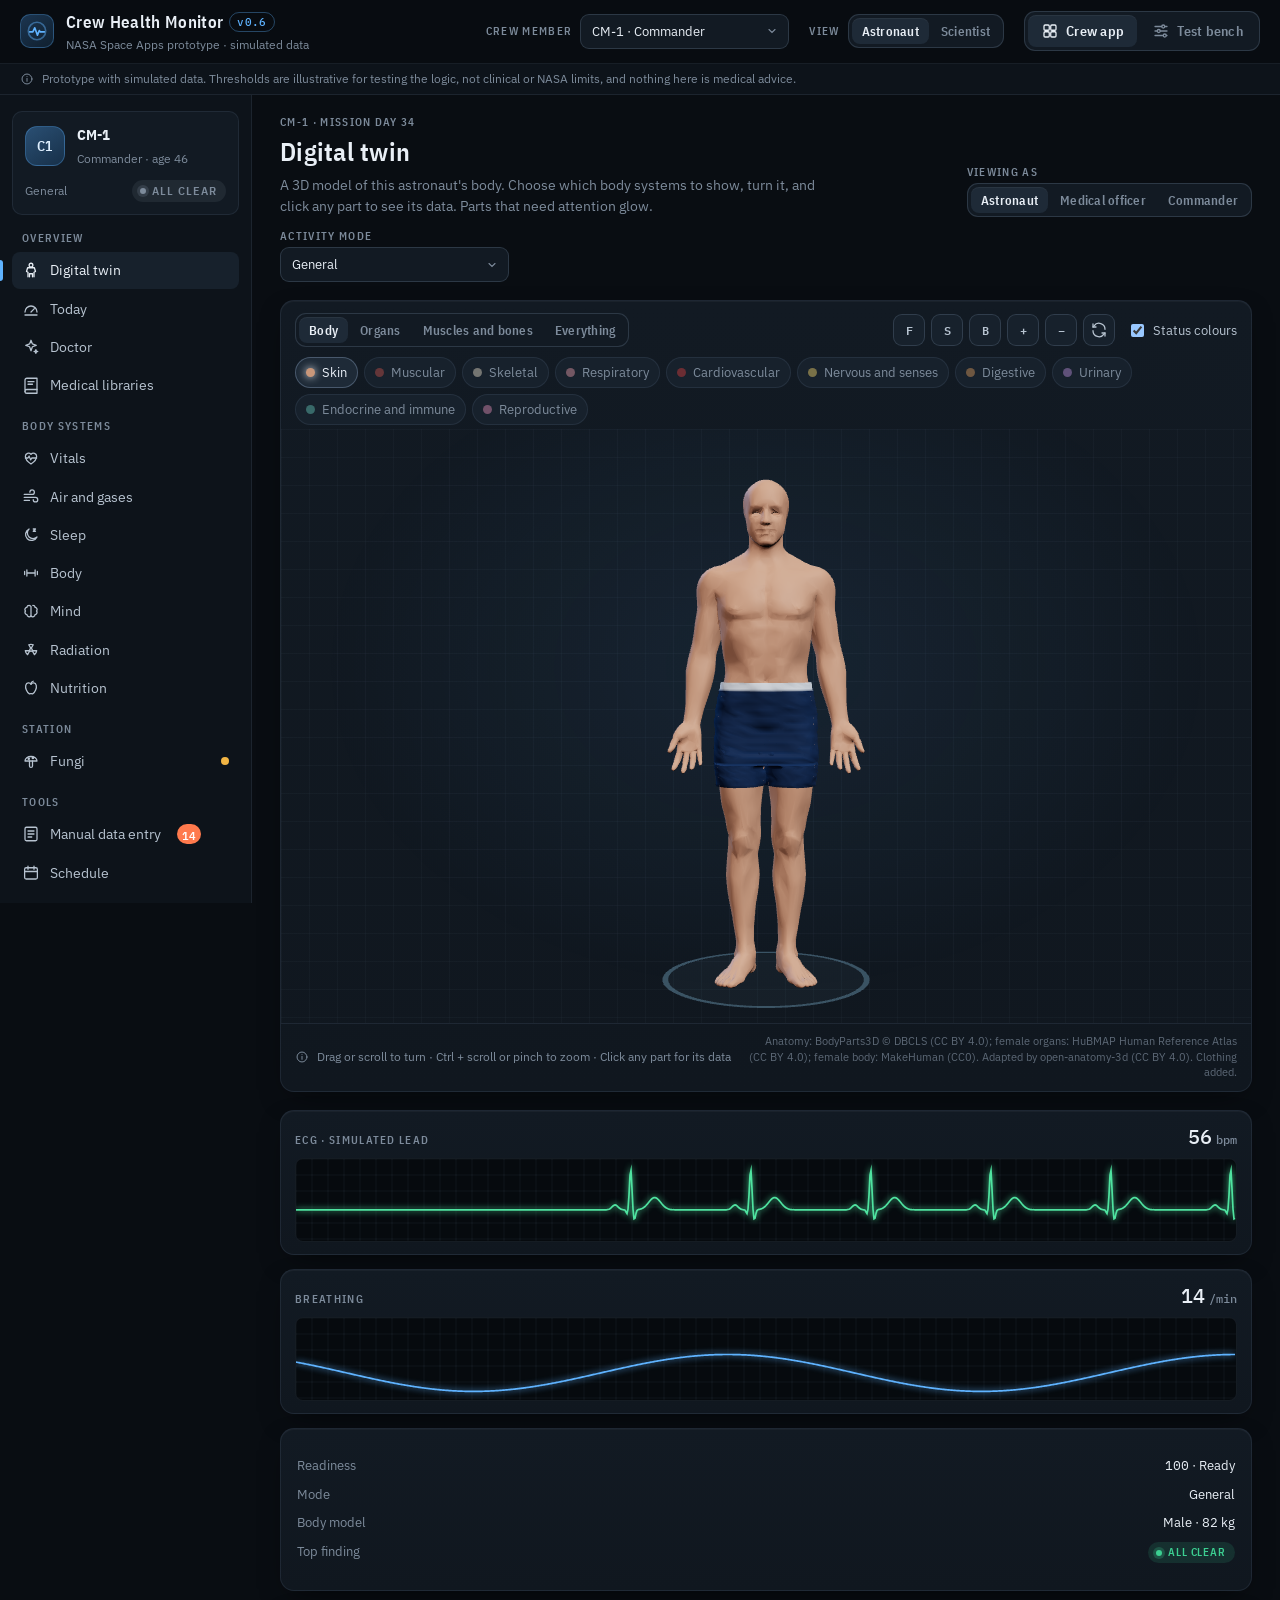
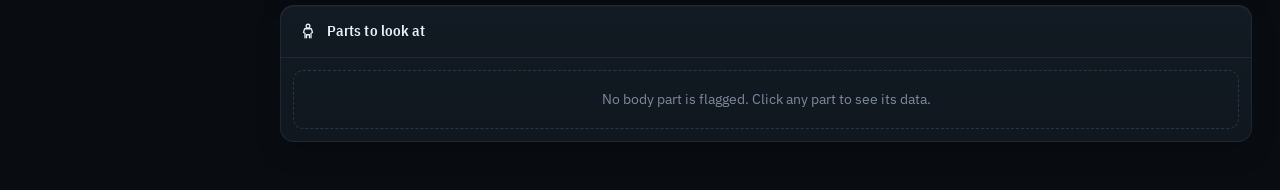
==== index.html @ 97accd8a "Add files via upload" ====
<!DOCTYPE html>
<html lang="en">
<head>
<meta charset="utf-8">
<meta name="viewport" content="width=device-width, initial-scale=1">
<title>Crew Health Monitor Prototype</title>
<link rel="preconnect" href="https://fonts.googleapis.com">
<link rel="preconnect" href="https://fonts.gstatic.com" crossorigin>
<link href="https://fonts.googleapis.com/css2?family=IBM+Plex+Sans+Condensed:wght@500;600&family=IBM+Plex+Sans:wght@400;500;600&family=IBM+Plex+Mono:wght@400;500&display=swap" rel="stylesheet">
<style>
/* Design plan: an onboard medical console. Graphite surfaces with a cool blue bias, one ice-blue accent,
   status colours kept strictly for meaning. IBM Plex Sans for UI, Plex Sans Condensed for labels and
   headings, Plex Mono for every number. Layout: global bar, then either the Crew app (side navigation +
   pages) or the Test bench (amber-marked engineering workspace). */
:root {
  --bg: #090d12;
  --bg-2: #0d131a;
  --surface: #121a23;
  --surface-2: #17212c;
  --surface-3: #1e2a37;
  --line: rgba(150, 175, 205, .11);
  --line-2: rgba(150, 175, 205, .2);
  --ink: #e9eff6;
  --ink-2: #b7c3d0;
  --muted: #7d8b9b;
  --accent: #5fb3ff;
  --accent-soft: rgba(95, 179, 255, .14);
  --bench: #f0b84a;
  --bench-soft: rgba(240, 184, 74, .12);
  --ok: #3ccf91;
  --note: #5fb3ff;
  --watch: #f2b544;
  --act: #ff7a4d;
  --emerg: #ff4565;
  --nodata: #5b6877;
  --display: "IBM Plex Sans Condensed", "Arial Narrow", system-ui, sans-serif;
  --body: "IBM Plex Sans", system-ui, -apple-system, "Segoe UI", sans-serif;
  --mono: "IBM Plex Mono", ui-monospace, "SFMono-Regular", Menlo, monospace;
  --r-lg: 14px; --r-md: 10px; --r-sm: 7px;
  --shadow: 0 1px 0 rgba(255,255,255,.035) inset, 0 10px 30px -12px rgba(0,0,0,.6);
  color-scheme: dark;
}
* { box-sizing: border-box; }
html, body { min-height: 100%; margin: 0; }
body { background: var(--bg); color: var(--ink); font: 14px/1.5 var(--body); -webkit-font-smoothing: antialiased; }
h1, h2, h3, h4 { font-family: var(--display); font-weight: 600; margin: 0; text-wrap: balance; letter-spacing: .005em; }
p { margin: 0; }
button, select, input, textarea { font: inherit; color: inherit; }
button { cursor: pointer; }
:focus-visible { outline: 2px solid var(--accent); outline-offset: 2px; border-radius: 6px; }
.num, .mono { font-family: var(--mono); font-variant-numeric: tabular-nums; }
.muted { color: var(--muted); }
.eyebrow { font: 600 11px/1 var(--display); letter-spacing: .12em; text-transform: uppercase; color: var(--muted); }
svg.i { width: 18px; height: 18px; flex: none; stroke: currentColor; fill: none; stroke-width: 1.7; stroke-linecap: round; stroke-linejoin: round; }
[hidden] { display: none !important; }

/* ---------- Global bar ---------- */
.gbar { position: sticky; top: 0; z-index: 20; display: flex; align-items: center; gap: 20px; padding: 10px 20px; background: rgba(9,13,18,.86); backdrop-filter: blur(10px); border-bottom: 1px solid var(--line); }
.brand { display: flex; align-items: center; gap: 12px; margin-right: auto; }
.brand .mark { width: 34px; height: 34px; border-radius: 10px; display: grid; place-items: center; background: linear-gradient(145deg, #1b3550, #10202f); border: 1px solid rgba(95,179,255,.3); }
.brand .mark svg { width: 22px; height: 22px; stroke: var(--accent); fill: none; stroke-width: 1.8; stroke-linecap: round; stroke-linejoin: round; }
.brand h1 { font-size: 17px; letter-spacing: .02em; }
.brand small { display: block; color: var(--muted); font-size: 11.5px; }
.vtag { font: 500 10.5px var(--mono); color: var(--accent); border: 1px solid rgba(95,179,255,.35); border-radius: 999px; padding: 2px 7px; margin-left: 6px; vertical-align: 2px; }
.seg { display: inline-flex; padding: 3px; gap: 2px; background: var(--surface); border: 1px solid var(--line-2); border-radius: 11px; }
.seg button { display: flex; align-items: center; gap: 7px; border: 0; background: none; color: var(--muted); padding: 7px 13px; border-radius: 8px; font: 600 13.5px var(--display); letter-spacing: .02em; }
.seg button:hover { color: var(--ink); }
.seg button[aria-pressed=true] { background: var(--surface-3); color: var(--ink); box-shadow: 0 1px 0 rgba(255,255,255,.05) inset; }
.seg button.benchbtn[aria-pressed=true] { background: var(--bench-soft); color: var(--bench); }
.seg.small button { padding: 5px 10px; font-size: 12.5px; }
.field-inline { display: flex; align-items: center; gap: 8px; }
select { appearance: none; background: var(--surface) url("data:image/svg+xml,%3Csvg xmlns='http://www.w3.org/2000/svg' width='12' height='12' viewBox='0 0 24 24' fill='none' stroke='%237d8b9b' stroke-width='2.2' stroke-linecap='round'%3E%3Cpath d='M6 9l6 6 6-6'/%3E%3C/svg%3E") no-repeat right 10px center; border: 1px solid var(--line-2); border-radius: 9px; padding: 7px 32px 7px 11px; font-size: 13px; }
select:hover { border-color: rgba(150,175,205,.35); }
input[type=number] { background: var(--surface); border: 1px solid var(--line-2); border-radius: 9px; padding: 7px 10px; width: 92px; font-family: var(--mono); }
.disclaimer { padding: 6px 20px; font-size: 12px; color: var(--muted); background: var(--bg-2); border-bottom: 1px solid var(--line); display: flex; gap: 8px; align-items: center; }
.disclaimer svg.i { width: 14px; height: 14px; }

/* ---------- Status pills ---------- */
.pill { display: inline-flex; align-items: center; gap: 6px; font: 600 11px/1 var(--display); letter-spacing: .08em; text-transform: uppercase; padding: 5px 9px 5px 8px; border-radius: 999px; white-space: nowrap; background: color-mix(in srgb, currentColor 13%, transparent); }
.pill::before { content: ""; width: 6px; height: 6px; border-radius: 50%; background: currentColor; box-shadow: 0 0 0 3px color-mix(in srgb, currentColor 22%, transparent); }
.t0 { color: var(--ok); } .t1 { color: var(--note); } .t2 { color: var(--watch); } .t3 { color: var(--act); } .t4 { color: var(--emerg); } .tx { color: var(--nodata); }
.chip { display: inline-flex; align-items: center; gap: 5px; font-size: 11.5px; color: var(--ink-2); background: var(--surface-3); border: 1px solid var(--line); border-radius: 6px; padding: 2px 7px; }
.src { font: 600 10px/1 var(--mono); padding: 3px 5px; border-radius: 4px; letter-spacing: .02em; }
.src.S { background: rgba(95,179,255,.14); color: #8fcaff; }
.src.M { background: rgba(242,181,68,.14); color: #f5cd7c; }
.src.D { background: rgba(178,150,255,.15); color: #c9b8ff; }
.src.T { background: rgba(60,207,145,.14); color: #7ee2b5; }

/* ---------- Crew app shell ---------- */
.app { display: grid; grid-template-columns: 252px minmax(0, 1fr); min-height: calc(100vh - 92px); }
.side { background: var(--bg-2); border-right: 1px solid var(--line); padding: 16px 12px; display: flex; flex-direction: column; gap: 18px; position: sticky; top: 92px; height: calc(100vh - 92px); overflow-y: auto; }
.crewcard { display: grid; grid-template-columns: auto 1fr; gap: 4px 12px; align-items: center; padding: 12px; background: var(--surface); border: 1px solid var(--line); border-radius: var(--r-md); }
.avatar { grid-row: span 2; width: 40px; height: 40px; border-radius: 12px; display: grid; place-items: center; font: 600 14px var(--display); color: #dff0ff; background: linear-gradient(145deg, #2a4f73, #173049); border: 1px solid rgba(95,179,255,.3); }
.crewcard b { font-family: var(--display); font-size: 15px; }
.crewcard span { color: var(--muted); font-size: 12px; }
.crewcard .modechip { grid-column: 1 / -1; margin-top: 8px; display: flex; justify-content: space-between; align-items: center; font-size: 12px; color: var(--ink-2); }
.navgroup { display: flex; flex-direction: column; gap: 2px; }
.navgroup .eyebrow { padding: 0 10px 6px; }
.nav { display: flex; align-items: center; gap: 10px; width: 100%; background: none; border: 0; color: var(--ink-2); padding: 8px 10px; border-radius: 8px; text-align: left; font-size: 13.5px; position: relative; }
.nav:hover { background: var(--surface); color: var(--ink); }
.nav[aria-current=page] { background: var(--surface-2); color: var(--ink); }
.nav[aria-current=page]::before { content: ""; position: absolute; left: -12px; top: 8px; bottom: 8px; width: 3px; border-radius: 0 3px 3px 0; background: var(--accent); }
.nav .badge { margin-left: auto; width: 8px; height: 8px; border-radius: 50%; background: currentColor; }
.nav .badge.t0 { opacity: 0; }
.side .foot { margin-top: auto; display: flex; align-items: center; gap: 8px; color: var(--muted); font: 12px var(--mono); padding: 0 10px; }
.livedot { width: 7px; height: 7px; border-radius: 50%; background: var(--ok); box-shadow: 0 0 0 3px rgba(60,207,145,.2); animation: pulse 2s infinite; }
@keyframes pulse { 50% { opacity: .35; } }

.content { padding: 22px 28px 48px; display: flex; flex-direction: column; gap: 18px; min-width: 0; }
.pagehead { display: flex; flex-wrap: wrap; align-items: flex-end; gap: 14px 20px; }
.pagehead .titles { margin-right: auto; display: flex; flex-direction: column; gap: 4px; }
.pagehead h2 { font-size: 26px; letter-spacing: .01em; }
.pagehead p { color: var(--muted); max-width: 70ch; }
.ctrl { display: flex; flex-direction: column; gap: 5px; }
.notice { display: flex; gap: 10px; align-items: center; padding: 10px 14px; border-radius: var(--r-md); font-size: 13px; }
.notice.blackout { background: rgba(242,181,68,.08); border: 1px solid rgba(242,181,68,.3); color: #f3cf86; }
.notice.sleep { background: rgba(95,179,255,.07); border: 1px solid rgba(95,179,255,.25); color: #a9d4ff; }

/* ---------- Panels and cards ---------- */
.panel { background: linear-gradient(180deg, var(--surface) 0%, #10171f 100%); border: 1px solid var(--line); border-radius: var(--r-lg); box-shadow: var(--shadow); }
.panel.pad { padding: 18px 20px; }
.panelhead { display: flex; align-items: center; gap: 10px; padding: 14px 18px; border-bottom: 1px solid var(--line); }
.panelhead h3 { font-size: 15px; }
.panelhead .r { margin-left: auto; display: flex; gap: 8px; align-items: center; }
.sectiontitle { display: flex; align-items: baseline; gap: 10px; }
.sectiontitle h3 { font-size: 16px; }
.sectiontitle span { color: var(--muted); font-size: 12.5px; }

/* Today hero */
.hero { display: grid; grid-template-columns: auto minmax(0, 1fr) auto; gap: 24px; align-items: center; padding: 20px 24px; }
.ring { position: relative; width: 132px; height: 132px; }
.ring svg { width: 132px; height: 132px; transform: rotate(-90deg); }
.ring .c { position: absolute; inset: 0; display: grid; place-content: center; text-align: center; }
.ring .c b { font: 500 34px/1 var(--mono); }
.ring .c span { font: 600 10.5px var(--display); letter-spacing: .1em; text-transform: uppercase; color: var(--muted); margin-top: 4px; }
.hero .lead { display: flex; flex-direction: column; gap: 8px; }
.hero .lead h3 { font-size: 22px; }
.hero .lead p { color: var(--ink-2); max-width: 62ch; }
.kpis { display: grid; grid-template-columns: repeat(3, auto); gap: 4px 26px; padding-left: 24px; border-left: 1px solid var(--line); }
.kpi { display: flex; flex-direction: column; gap: 4px; }
.kpi b { font: 500 22px var(--mono); }
.kpi span { font-size: 12px; color: var(--muted); }

.domains { display: grid; grid-template-columns: repeat(auto-fill, minmax(220px, 1fr)); gap: 12px; }
.dom { padding: 14px 16px; display: flex; flex-direction: column; gap: 10px; position: relative; overflow: hidden; }
.dom::after { content: ""; position: absolute; left: 0; right: 0; bottom: 0; height: 2px; background: currentColor; opacity: .7; }
.dom .top { display: flex; align-items: center; gap: 10px; color: var(--ink); }
.dom .ico { width: 32px; height: 32px; border-radius: 9px; display: grid; place-items: center; background: color-mix(in srgb, currentColor 14%, transparent); }
.dom .ico svg.i { color: currentColor; }
.dom h4 { font-size: 14.5px; color: var(--ink); }
.dom p { color: var(--muted); font-size: 12.5px; min-height: 2.6em; }

.alerts { display: flex; flex-direction: column; gap: 10px; }
.alert { display: grid; grid-template-columns: auto minmax(0, 1fr) auto; gap: 4px 14px; padding: 14px 16px; border-left: 3px solid currentColor; border-radius: var(--r-md); }
.alert .aico { grid-row: span 3; width: 34px; height: 34px; border-radius: 10px; display: grid; place-items: center; background: color-mix(in srgb, currentColor 14%, transparent); }
.alert h4 { font-size: 15px; color: var(--ink); }
.alert .why { grid-column: 2 / -1; color: var(--muted); font-size: 13px; }
.alert .do { grid-column: 2 / -1; display: flex; gap: 10px; align-items: baseline; color: var(--ink); font-size: 13.5px; margin-top: 4px; }
.alert .do b { font: 600 10.5px var(--display); letter-spacing: .1em; text-transform: uppercase; color: currentColor; flex: none; }
.alert .meta { grid-column: 2 / -1; display: flex; flex-wrap: wrap; gap: 6px; margin-top: 6px; }
.empty { color: var(--muted); padding: 18px; text-align: center; border: 1px dashed var(--line-2); border-radius: var(--r-md); }
.grid2 { display: grid; grid-template-columns: minmax(0, 1.4fr) minmax(0, 1fr); gap: 18px; align-items: start; }

/* Metric cards */
.cards { display: grid; grid-template-columns: repeat(auto-fill, minmax(232px, 1fr)); gap: 12px; }
.card { padding: 14px 16px 10px; display: flex; flex-direction: column; gap: 6px; }
.card .lbl { display: flex; align-items: center; gap: 8px; color: var(--ink-2); font-size: 13px; }
.card .lbl .src { margin-left: auto; }
.card .valrow { display: flex; align-items: baseline; gap: 8px; }
.card .big { font: 500 30px/1.1 var(--mono); color: var(--ink); }
.card .unit { color: var(--muted); font-size: 13px; }
.card .delta { margin-left: auto; font: 500 11.5px var(--mono); padding: 2px 6px; border-radius: 5px; background: var(--surface-3); color: var(--ink-2); }
.card .base { color: var(--muted); font-size: 12px; }
.card svg.sp { width: 100%; height: 44px; display: block; }
.card.nodata .big { font: 500 16px var(--body); color: var(--muted); }

/* Twin */
.twin { display: grid; grid-template-columns: minmax(0, 1fr) 320px; gap: 18px; align-items: start; }
.twinfig { padding: 10px; overflow: hidden; }
.twinfig svg { width: 100%; height: auto; max-height: 740px; display: block; margin: 0 auto; }
.legend { display: flex; flex-wrap: wrap; gap: 14px; justify-content: center; padding: 6px 0 4px; font-size: 12px; color: var(--muted); }
.legend span { display: flex; gap: 6px; align-items: center; }
.legend i { width: 9px; height: 9px; border-radius: 50%; display: inline-block; }
.twinside { display: flex; flex-direction: column; gap: 14px; }
.trace { padding: 12px 14px; display: flex; flex-direction: column; gap: 8px; }
.trace .lbl { display: flex; justify-content: space-between; align-items: baseline; }
.trace .lbl b { font: 500 20px var(--mono); }
.trace .lbl b small { font-size: 12px; color: var(--muted); margin-left: 4px; }
.trace canvas { width: 100%; height: 84px; display: block; border-radius: 8px; background: #060a0e; border: 1px solid var(--line); }
.kv { display: grid; grid-template-columns: auto 1fr; gap: 9px 14px; font-size: 13px; padding: 14px 16px; }
.kv dt { color: var(--muted); }
.kv dd { margin: 0; text-align: right; }
.beat { transform-box: fill-box; transform-origin: center; animation: beat 1s infinite; }
.breathe { transform-box: fill-box; transform-origin: center; animation: breathe 4s infinite ease-in-out; }
.scan { animation: scan 6s linear infinite; }
@keyframes beat { 0% { transform: scale(1); } 12% { transform: scale(1.18); } 28% { transform: scale(1); } }
@keyframes breathe { 0%, 100% { transform: scale(1); } 50% { transform: scale(1.07); } }
@keyframes scan { from { transform: translateY(0); } to { transform: translateY(600px); } }

/* Assistant */
.aihead { display: flex; flex-wrap: wrap; gap: 14px; align-items: center; padding: 16px 20px; }
.aihead .who { display: flex; gap: 12px; align-items: center; margin-right: auto; }
.aiorb { width: 42px; height: 42px; border-radius: 12px; display: grid; place-items: center; background: radial-gradient(circle at 30% 30%, #4d9de0, #1a3d63 70%); border: 1px solid rgba(95,179,255,.4); box-shadow: 0 0 24px -6px rgba(95,179,255,.6); }
.aiorb svg.i { color: #e8f4ff; }
.btn { display: inline-flex; align-items: center; gap: 8px; border: 1px solid var(--line-2); background: var(--surface-2); color: var(--ink); padding: 8px 14px; border-radius: 9px; font-size: 13px; font-weight: 500; }
.btn:hover { border-color: rgba(150,175,205,.4); background: var(--surface-3); }
.btn.primary { background: linear-gradient(180deg, #3b8fde, #2b74c0); border-color: #4a9ae6; color: #fff; }
.btn.primary:hover { background: linear-gradient(180deg, #4598e6, #3080cf); }
.btn:disabled { opacity: .55; cursor: progress; }
.brief { display: grid; grid-template-columns: minmax(0, 1fr) minmax(0, 1fr); gap: 18px; }
.brief .summary { grid-column: 1 / -1; padding: 18px 20px; font-size: 15px; color: var(--ink); line-height: 1.6; }
.risk { padding: 14px 16px; border-bottom: 1px solid var(--line); display: flex; flex-direction: column; gap: 6px; }
.risk:last-child { border-bottom: 0; }
.risk .rt { display: flex; gap: 10px; align-items: center; }
.risk h4 { font-size: 14.5px; }
.risk p { color: var(--ink-2); font-size: 13px; }
.risk .cons { color: var(--muted); font-size: 12.5px; }
.recs { counter-reset: r; display: flex; flex-direction: column; }
.rec { display: grid; grid-template-columns: 28px minmax(0, 1fr) auto; gap: 4px 12px; padding: 14px 16px; border-bottom: 1px solid var(--line); }
.rec:last-child { border-bottom: 0; }
.rec::before { counter-increment: r; content: counter(r); width: 24px; height: 24px; border-radius: 7px; display: grid; place-items: center; font: 600 12px var(--mono); background: var(--accent-soft); color: var(--accent); grid-row: span 2; }
.rec h4 { font-size: 14px; font-family: var(--body); font-weight: 600; }
.rec p { grid-column: 2 / -1; color: var(--muted); font-size: 12.5px; }
.chat { display: flex; flex-direction: column; }
.msgs { display: flex; flex-direction: column; gap: 12px; padding: 16px 18px; max-height: 420px; overflow-y: auto; }
.msg { max-width: 86%; padding: 10px 14px; border-radius: 12px; font-size: 13.5px; line-height: 1.55; white-space: pre-wrap; }
.msg.user { align-self: flex-end; background: #1d3a57; border: 1px solid rgba(95,179,255,.3); border-bottom-right-radius: 4px; }
.msg.ai { align-self: flex-start; background: var(--surface-2); border: 1px solid var(--line); border-bottom-left-radius: 4px; }
.msg .by { display: block; font: 600 10.5px var(--display); letter-spacing: .1em; text-transform: uppercase; color: var(--muted); margin-bottom: 4px; }
.suggest { display: flex; flex-wrap: wrap; gap: 8px; padding: 0 18px 12px; }
.suggest button { background: var(--surface-2); border: 1px solid var(--line-2); border-radius: 999px; padding: 5px 12px; font-size: 12.5px; color: var(--ink-2); }
.suggest button:hover { color: var(--ink); border-color: var(--accent); }
.composer { display: flex; gap: 8px; padding: 12px 14px; border-top: 1px solid var(--line); }
.composer input { flex: 1; background: var(--bg-2); border: 1px solid var(--line-2); border-radius: 9px; padding: 9px 12px; }
.iconbtn { width: 38px; height: 38px; display: grid; place-items: center; border-radius: 9px; border: 1px solid var(--line-2); background: var(--surface-2); color: var(--ink-2); }
.iconbtn.on { color: var(--emerg); border-color: var(--emerg); }
.guard { display: flex; gap: 10px; align-items: flex-start; font-size: 12.5px; color: var(--muted); padding: 12px 16px; }
.skeleton { height: 12px; border-radius: 6px; background: linear-gradient(90deg, var(--surface-2), var(--surface-3), var(--surface-2)); background-size: 200% 100%; animation: shimmer 1.4s infinite; }
@keyframes shimmer { to { background-position: -200% 0; } }

/* HUD */
.hudstage { display: flex; flex-direction: column; align-items: center; gap: 14px; padding: 22px; background: radial-gradient(ellipse at 50% 30%, #101b27, var(--bg-2) 70%); }
.hudstage svg { width: min(880px, 100%); height: auto; }

/* Forms */
.formgrid { display: grid; grid-template-columns: repeat(auto-fill, minmax(290px, 1fr)); gap: 12px; }
.q { padding: 14px 16px; display: flex; flex-direction: column; gap: 8px; }
.q .qt { font-weight: 500; color: var(--ink); font-size: 13.5px; }
.q .qh { color: var(--muted); font-size: 12px; margin-top: -4px; }
.q .row { display: flex; align-items: center; gap: 12px; }
.q .v { font: 500 15px var(--mono); color: var(--accent); min-width: 64px; text-align: right; }
.q .ends { display: flex; justify-content: space-between; color: var(--muted); font-size: 11px; }
input[type=range] { -webkit-appearance: none; appearance: none; width: 100%; height: 22px; background: transparent; --p: 50%; --tc: var(--accent); }
input[type=range]::-webkit-slider-runnable-track { height: 4px; border-radius: 3px; background: linear-gradient(90deg, var(--tc) var(--p), var(--surface-3) var(--p)); }
input[type=range]::-moz-range-track { height: 4px; border-radius: 3px; background: linear-gradient(90deg, var(--tc) var(--p), var(--surface-3) var(--p)); }
input[type=range]::-webkit-slider-thumb { -webkit-appearance: none; width: 16px; height: 16px; border-radius: 50%; background: #eaf4ff; border: 3px solid var(--tc); margin-top: -6px; box-shadow: 0 0 0 4px rgba(0,0,0,.25); }
input[type=range]::-moz-range-thumb { width: 12px; height: 12px; border-radius: 50%; background: #eaf4ff; border: 3px solid var(--tc); }
.chipset { display: flex; flex-wrap: wrap; gap: 8px; }
.tog { display: inline-flex; align-items: center; gap: 7px; padding: 6px 12px; border-radius: 999px; border: 1px solid var(--line-2); background: var(--surface-2); color: var(--ink-2); font-size: 12.5px; cursor: pointer; user-select: none; }
.tog input { position: absolute; opacity: 0; pointer-events: none; }
.tog:hover { border-color: rgba(150,175,205,.4); }
.tog:has(input:checked) { background: var(--accent-soft); border-color: rgba(95,179,255,.5); color: var(--ink); }
.tog:has(input:focus-visible) { outline: 2px solid var(--accent); outline-offset: 2px; }
.tog .tick { width: 14px; height: 14px; border-radius: 4px; border: 1.5px solid var(--muted); display: grid; place-items: center; }
.tog:has(input:checked) .tick { background: var(--accent); border-color: var(--accent); }
.tog:has(input:checked) .tick::after { content: ""; width: 6px; height: 3px; border: 2px solid #06121e; border-top: 0; border-right: 0; transform: rotate(-45deg) translate(1px, -1px); }
.switchrow { display: flex; align-items: center; gap: 14px; padding: 14px 18px; border-bottom: 1px solid var(--line); }
.switchrow:last-child { border-bottom: 0; }
.switchrow .txt { margin-right: auto; display: flex; flex-direction: column; gap: 2px; }
.switchrow .txt span { color: var(--muted); font-size: 12.5px; }
.sw { position: relative; width: 40px; height: 22px; flex: none; }
.sw input { position: absolute; inset: 0; opacity: 0; margin: 0; cursor: pointer; z-index: 1; }
.sw i { position: absolute; inset: 0; border-radius: 999px; background: var(--surface-3); border: 1px solid var(--line-2); transition: background .2s; }
.sw i::after { content: ""; position: absolute; top: 2px; left: 2px; width: 16px; height: 16px; border-radius: 50%; background: #cfd9e4; transition: transform .2s; }
.sw input:checked + i { background: var(--accent); border-color: var(--accent); }
.sw input:checked + i::after { transform: translateX(18px); background: #fff; }
.sw input:focus-visible + i { outline: 2px solid var(--accent); outline-offset: 2px; }
.savebar { display: flex; gap: 14px; align-items: center; padding: 14px 18px; }
.toast { color: var(--ok); font-size: 13px; display: flex; gap: 6px; align-items: center; }

/* Routine */
.routine { display: grid; grid-template-columns: repeat(auto-fit, minmax(330px, 1fr)); gap: 14px; }
.rtask { display: grid; grid-template-columns: minmax(0, 1fr) auto; gap: 10px; padding: 10px 18px; border-bottom: 1px solid var(--line); font-size: 13.5px; }
.rtask:last-child { border-bottom: 0; }
.rtask .t { font: 500 11.5px var(--mono); color: var(--muted); white-space: nowrap; }

/* Tables */
.tablewrap { overflow-x: auto; }
table { width: 100%; border-collapse: collapse; font-size: 13px; }
th, td { text-align: left; padding: 12px 14px; border-bottom: 1px solid var(--line); vertical-align: middle; }
th { color: var(--muted); font: 600 11px var(--display); letter-spacing: .08em; text-transform: uppercase; }
tr:last-child td { border-bottom: 0; }
.crewcell { display: flex; gap: 10px; align-items: center; }
.crewcell .avatar { width: 32px; height: 32px; font-size: 12px; border-radius: 9px; }

/* Emergency */
.emergency { border: 1px solid rgba(255,69,101,.5); background: linear-gradient(180deg, rgba(255,69,101,.14), rgba(255,69,101,.05)); border-radius: var(--r-lg); padding: 16px 18px; display: flex; flex-direction: column; gap: 12px; }
.emergency .ecards { display: grid; grid-template-columns: repeat(auto-fill, minmax(180px, 1fr)); gap: 10px; }
.emergency .ec { background: rgba(10,4,6,.5); border: 1px solid rgba(255,69,101,.3); border-radius: 10px; padding: 12px; }
.emergency .ec b { display: block; font: 500 24px var(--mono); }

/* ---------- Test bench ---------- */
.benchwrap { padding: 20px 24px 48px; display: flex; flex-direction: column; gap: 16px; }
.benchhead { display: flex; flex-wrap: wrap; align-items: center; gap: 14px 24px; padding: 16px 20px; border: 1px solid rgba(240,184,74,.3); background: linear-gradient(180deg, rgba(240,184,74,.09), rgba(240,184,74,.03)); border-radius: var(--r-lg); }
.benchhead .ttl { display: flex; gap: 12px; align-items: center; margin-right: auto; }
.benchhead .ttl .bi { width: 38px; height: 38px; border-radius: 10px; display: grid; place-items: center; background: rgba(240,184,74,.15); color: var(--bench); border: 1px solid rgba(240,184,74,.35); }
.benchhead h2 { font-size: 20px; }
.benchhead p { color: #d6c49b; font-size: 13px; max-width: 72ch; }
.benchresult { display: flex; flex-direction: column; gap: 6px; align-items: flex-end; min-width: 260px; }
.benchresult span { color: var(--ink-2); font-size: 12.5px; text-align: right; }
.benchgrid { display: grid; grid-template-columns: repeat(3, minmax(0, 1fr)); gap: 16px; align-items: start; }
.benchcol { display: flex; flex-direction: column; gap: 16px; }
.bpanel { background: var(--surface); border: 1px solid var(--line); border-radius: var(--r-lg); }
.bpanel > header { display: flex; align-items: center; gap: 8px; padding: 12px 16px; border-bottom: 1px solid var(--line); }
.bpanel > header h3 { font-size: 14px; letter-spacing: .02em; }
.bpanel > header .r { margin-left: auto; }
.bpanel .body { padding: 12px 16px 14px; display: flex; flex-direction: column; gap: 12px; }
.bfield { display: grid; grid-template-columns: minmax(0, 1fr) auto; gap: 2px 10px; align-items: center; }
.bfield label { font-size: 12.5px; color: var(--ink-2); display: flex; gap: 7px; align-items: center; }
.bfield .v { font: 500 12.5px var(--mono); color: var(--bench); text-align: right; }
.bfield input[type=range] { grid-column: 1 / -1; --tc: var(--bench); height: 18px; }
.scen { display: grid; grid-template-columns: 1fr 1fr; gap: 6px; }
.scen button { text-align: left; background: var(--surface-2); border: 1px solid var(--line); border-radius: 8px; padding: 8px 10px; font-size: 12.5px; color: var(--ink-2); }
.scen button:hover { border-color: rgba(240,184,74,.5); color: var(--ink); }
.scen button.reset { border-color: rgba(240,184,74,.35); color: var(--bench); }
.benchgrid .tog:has(input:checked) { background: var(--bench-soft); border-color: rgba(240,184,74,.5); }
.benchgrid .tog:has(input:checked) .tick { background: var(--bench); border-color: var(--bench); }
.hint { font-size: 11.5px; color: var(--muted); }

@media (max-width: 1280px) { .domains { grid-template-columns: repeat(2, minmax(0, 1fr)); } .twin { grid-template-columns: 1fr; } .hero { grid-template-columns: auto 1fr; } .kpis { grid-column: 1 / -1; border-left: 0; padding-left: 0; } }
@media (max-width: 1100px) { .benchgrid { grid-template-columns: 1fr 1fr; } .grid2, .brief { grid-template-columns: 1fr; } }
@media (max-width: 860px) { .app { grid-template-columns: 1fr; } .side { position: static; height: auto; } .benchgrid { grid-template-columns: 1fr; } .gbar { flex-wrap: wrap; } }
@media (prefers-reduced-motion: reduce) { .beat, .breathe, .scan, .livedot, .skeleton { animation: none !important; } }
.rec .pill{align-self:start;white-space:nowrap}

/* ---------- v0.4 ---------- */
.notice.phase { border-color: rgba(95,179,255,.35); background: rgba(95,179,255,.08); color: var(--ink-2); }
.notice.phase b { color: var(--ink); font-weight: 600; }
.twin3 { display: grid; grid-template-columns: minmax(0, 1fr) 380px; gap: 18px; align-items: start; }
.t3panel { padding: 0; overflow: hidden; display: flex; flex-direction: column; }
.t3bar { display: flex; flex-wrap: wrap; gap: 10px; align-items: center; justify-content: space-between; padding: 12px 14px 0; }
.t3tools { display: flex; gap: 6px; align-items: center; }
.t3tools .iconbtn { width: 32px; height: 32px; font: 600 12px var(--mono); }
.t3tools .iconbtn[aria-pressed=true] { color: var(--accent); border-color: rgba(95,179,255,.5); background: rgba(95,179,255,.1); }
.swmini { display: inline-flex; align-items: center; gap: 6px; font-size: 12.5px; color: var(--ink-2); margin-left: 6px; cursor: pointer; }
.syschips { display: flex; flex-wrap: wrap; gap: 6px; padding: 10px 14px 4px; }
.syschip { display: inline-flex; align-items: center; gap: 7px; padding: 5px 10px; border-radius: 999px; border: 1px solid var(--line); background: var(--surface-2); color: var(--muted); font-size: 12.5px; cursor: pointer; transition: .15s; }
.syschip i { width: 9px; height: 9px; border-radius: 50%; opacity: .45; }
.syschip[aria-pressed=true] { color: var(--ink); border-color: rgba(150,175,205,.35); background: var(--surface-3); }
.syschip[aria-pressed=true] i { opacity: 1; box-shadow: 0 0 8px currentColor; }
.syschip:hover { color: var(--ink); }
.t3slot { position: relative; height: min(66vh, 680px); min-height: 480px; background: radial-gradient(ellipse at 50% 40%, rgba(95,179,255,.08), transparent 65%), linear-gradient(rgba(150,175,205,.04) 1px, transparent 1px) 0 0 / 28px 28px, linear-gradient(90deg, rgba(150,175,205,.04) 1px, transparent 1px) 0 0 / 28px 28px; }
.t3wrap { position: absolute; inset: 0; }
.t3wrap canvas { width: 100%; height: 100%; display: block; cursor: grab; touch-action: none; }
.t3wrap canvas:active { cursor: grabbing; }
.t3tip { position: absolute; pointer-events: none; padding: 4px 9px; border-radius: 6px; background: rgba(9,13,18,.92); border: 1px solid var(--line); color: var(--ink); font-size: 12px; white-space: nowrap; }
.t3load { position: absolute; inset: 0; display: flex; flex-direction: column; gap: 10px; align-items: center; justify-content: center; color: var(--muted); font-size: 13px; }
.t3load[hidden] { display: none; }
.t3load .bar { width: 220px; height: 4px; border-radius: 4px; background: var(--surface-3); overflow: hidden; }
.t3load .bar i { display: block; height: 100%; width: 0; background: var(--accent); transition: width .2s; }
.t3hint { display: flex; gap: 8px; align-items: center; padding: 10px 14px; border-top: 1px solid var(--line); color: var(--muted); font-size: 12px; }
.t3hint .i { width: 14px; height: 14px; }
.t3hint .credit { margin-left: auto; font-size: 10.5px; opacity: .7; text-align: right; max-width: 52%; }
.partlink { display: flex; width: 100%; justify-content: space-between; align-items: center; gap: 10px; padding: 10px 16px; background: none; border: 0; border-top: 1px solid var(--line); color: var(--ink); font: inherit; font-size: 13.5px; cursor: pointer; text-align: left; }
.partlink:hover { background: var(--surface-2); }
.partpanel .pphead { display: flex; justify-content: space-between; align-items: flex-start; gap: 10px; padding: 16px 16px 8px; }
.partpanel .pphead h3 { font-size: 19px; margin: 4px 0 8px; }
.partpanel .about { padding: 0 16px 12px; color: var(--ink-2); font-size: 13px; line-height: 1.5; }
.chip .dot { width: 8px; height: 8px; border-radius: 50%; display: inline-block; }
.ptable { width: 100%; border-collapse: collapse; font-size: 13px; }
.ptable td { padding: 9px 16px; border-top: 1px solid var(--line); vertical-align: top; }
.ptable td:first-child { color: var(--ink-2); }
.ptable td:first-child .src { margin-right: 7px; }
.ptable td.v { font: 500 14px var(--mono); color: var(--ink); white-space: nowrap; text-align: right; }
.ptable td.v small { color: var(--muted); font-size: 11px; }
.ptable td:last-child { text-align: right; font-size: 12px; }
.ptable .note, .ftable .note { color: var(--muted); font-size: 11.5px; margin-top: 3px; line-height: 1.4; }
.mono { font-family: var(--mono); font-size: 11.5px; color: var(--muted); }
.w { font-size: 12px; color: var(--ok); }
.w.t2, .w.t3 { color: var(--watch); }
.w.tx { color: var(--muted); }
.ppalerts { padding: 12px 16px; border-top: 1px solid var(--line); display: flex; flex-direction: column; gap: 8px; }
.mini { padding: 9px 11px; border-radius: 8px; background: var(--surface-2); border-left: 3px solid var(--note); display: flex; flex-direction: column; gap: 3px; font-size: 12.5px; }
.mini b { font-weight: 600; }
.mini span { color: var(--ink-2); }
.mini.t2 { border-color: var(--watch); } .mini.t3 { border-color: var(--act); } .mini.t4 { border-color: var(--emerg); }
.ppfoot { display: flex; gap: 8px; padding: 12px 16px 16px; border-top: 1px solid var(--line); }
.nbars { padding: 6px 16px 14px; display: flex; flex-direction: column; gap: 12px; }
.nbar .nl { display: flex; justify-content: space-between; font-size: 13px; color: var(--ink-2); }
.nbar .nl b { font: 500 13px var(--mono); color: var(--ink); }
.nbar .nl b.warn { color: var(--watch); }
.nbar .nl small { color: var(--muted); font-size: 11px; }
.nbar .track { position: relative; height: 8px; border-radius: 6px; background: var(--surface-3); margin: 6px 0 4px; overflow: hidden; }
.nbar .band { position: absolute; top: 0; bottom: 0; background: rgba(60,207,145,.18); border-left: 1px solid rgba(60,207,145,.5); border-right: 1px solid rgba(60,207,145,.5); }
.nbar .fill { position: absolute; left: 0; top: 2px; bottom: 2px; border-radius: 4px; background: var(--accent); }
.nbar .fill.t2 { background: var(--watch); }
.nbar .nt { font-size: 11.5px; color: var(--muted); }
.scanrow { display: flex; gap: 8px; align-items: center; }
.scanrow select { max-width: 240px; }
.ftable, .xtable { width: 100%; border-collapse: collapse; font-size: 13px; }
.ftable th, .ftable td, .xtable th, .xtable td { padding: 9px 12px; border-top: 1px solid var(--line); text-align: left; }
.ftable th, .xtable th { font: 600 11px var(--body); letter-spacing: .06em; text-transform: uppercase; color: var(--muted); }
.ftable .num, .xtable .num { text-align: right; font-family: var(--mono); }
.xtable td.num { font-size: 12.5px; }
.warn { color: var(--watch); }
.iconbtn.sm { width: 26px; height: 26px; font-size: 15px; }
.medrow { display: flex; flex-wrap: wrap; gap: 8px; align-items: center; padding: 12px 16px; border-top: 1px solid var(--line); }
.xfind .who { grid-column: 2 / -1; display: flex; gap: 6px; flex-wrap: wrap; }
.xfind .why b { color: var(--ink); font-weight: 600; margin-right: 6px; }
.avatar.xs { width: 18px; height: 18px; font-size: 9px; border-radius: 5px; display: inline-grid; place-items: center; margin-right: 2px; }
.scen .sgrp { width: 100%; margin-top: 4px; }
.scen button.crew { border-color: rgba(95,179,255,.35); color: var(--accent); }
.foodsum { display: flex; gap: 12px; flex-wrap: wrap; font: 500 12px var(--mono); color: var(--bench); }
.foodlist { display: flex; flex-direction: column; max-height: 260px; overflow: auto; border: 1px solid var(--line); border-radius: 8px; }
.frow { display: grid; grid-template-columns: 46px 1fr auto; gap: 8px; align-items: center; padding: 5px 8px; font-size: 12.5px; border-top: 1px solid var(--line); }
.frow:first-child { border-top: 0; }
.faddrow { display: flex; gap: 6px; align-items: center; }
.faddrow select { flex: 1; min-width: 0; }
.faddrow input[type=time] { width: 92px; }
@media (max-width: 1280px) { .twin3 { grid-template-columns: 1fr; } }

/* ---------- v0.5 reliability protocol ---------- */
.lvl { display: inline-flex; align-items: center; gap: 5px; padding: 3px 9px; border-radius: 999px; font: 600 11px var(--body); letter-spacing: .02em; border: 1px solid; white-space: nowrap; }
.lvl.sm { padding: 2px 7px; font-size: 10.5px; }
.lvl.l1 { color: #8fd0ff; border-color: rgba(95,179,255,.4); background: rgba(95,179,255,.08); }
.lvl.l2 { color: #f2c46b; border-color: rgba(242,181,68,.45); background: rgba(242,181,68,.08); }
.lvl.l3 { color: #ff9b73; border-color: rgba(255,122,77,.45); background: rgba(255,122,77,.08); }
.lvl.l4 { color: #ff7088; border-color: rgba(255,69,101,.5); background: rgba(255,69,101,.1); }
.msg .by .lvl { margin-left: 4px; vertical-align: 1px; }
.msg.ai.l3, .msg.ai.l4 { border-left: 3px solid var(--act); }
.msg.ai.l2 { border-left: 3px solid var(--watch); }
.casestat { display: flex; gap: 8px; align-items: center; flex-wrap: wrap; margin-top: 8px; }
.casestat .decision { font-size: 12.5px; color: var(--ok); }
.levels { display: grid; grid-template-columns: repeat(4, minmax(0, 1fr)); gap: 10px; }
.lvcard { padding: 12px 14px; display: flex; flex-direction: column; gap: 8px; align-items: flex-start; }
.lvcard p { margin: 0; font-size: 12.5px; color: var(--ink-2); line-height: 1.45; }
.req { display: flex; gap: 10px; align-items: flex-start; padding: 10px 16px; border-top: 1px solid var(--line); }
.req .rq { flex: 1; display: flex; flex-direction: column; gap: 3px; font-size: 13px; }
.req .rq span { color: var(--ink-2); font-size: 12.5px; }
.nav .count { margin-left: auto; min-width: 20px; height: 20px; border-radius: 10px; background: var(--act); color: #fff; font: 600 11px var(--mono); display: grid; place-items: center; padding: 0 5px; }
.qkpis { display: grid; grid-template-columns: repeat(4, 1fr); padding: 14px 18px; gap: 12px; }
.qlist { display: flex; flex-direction: column; gap: 12px; }
.qcard { padding: 14px 16px; display: flex; flex-direction: column; gap: 10px; border-left: 3px solid var(--watch); }
.qcard.l3 { border-left-color: var(--act); } .qcard.l4 { border-left-color: var(--emerg); }
.qcard .qh { display: flex; gap: 10px; align-items: center; flex-wrap: wrap; }
.qcard .qq { font-size: 15px; color: var(--ink); }
.qcard textarea { width: 100%; background: var(--surface-2); border: 1px solid var(--line-2); border-radius: 8px; color: var(--ink); padding: 8px 10px; font: 13px var(--body); resize: vertical; }
.qwhy { display: flex; flex-direction: column; gap: 2px; font-size: 12px; color: var(--muted); }
.qwhy span::before { content: "• "; }
.qact { display: flex; gap: 8px; flex-wrap: wrap; }
.sbar { display: grid; grid-template-columns: 1fr 1fr; gap: 10px 18px; background: var(--surface-2); border-radius: 10px; padding: 12px 14px; font-size: 12.5px; }
.sbar > div { display: flex; flex-direction: column; gap: 2px; }
.sbar .eyebrow { margin-bottom: 3px; }
ul.plain { margin: 0; padding: 10px 18px 14px 34px; display: flex; flex-direction: column; gap: 5px; font-size: 13px; color: var(--ink-2); }
.rtsum { display: flex; gap: 10px; flex-wrap: wrap; font: 600 12px var(--mono); }
.rtsum .ok { color: var(--ok); } .rtsum .bad { color: var(--emerg); } .rtsum .warnc { color: var(--watch); }
.rtlist { max-height: 280px; overflow: auto; border: 1px solid var(--line); border-radius: 8px; }
.rtrow { display: flex; justify-content: space-between; gap: 8px; padding: 5px 8px; font-size: 12px; border-top: 1px solid var(--line); }
.rtrow:first-child { border-top: 0; }
.rtrow.bad { color: var(--emerg); } .rtrow.warnc { color: var(--watch); }
@media (max-width: 1100px) { .levels, .qkpis { grid-template-columns: 1fr 1fr; } .sbar { grid-template-columns: 1fr; } }

/* ---------- v0.6 ---------- */
.btn.small { padding: 5px 10px; font-size: 12.5px; border-radius: 8px; }
.btn.on { background: var(--accent-soft); border-color: var(--accent); color: var(--ink); }
.btn.on.bad { background: rgba(255,122,77,.14); border-color: var(--act); }
.btn[disabled] { opacity: .45; cursor: not-allowed; }
.pad { padding: 14px 18px; }
.chip.ok { color: var(--ok); border-color: rgba(60,207,145,.35); }
.v6chart { width: 100%; height: auto; display: block; }
.legend { display: flex; flex-wrap: wrap; gap: 12px; margin-top: 6px; font-size: 12px; color: var(--ink-2); }
.legend i { display: inline-block; width: 10px; height: 10px; border-radius: 3px; margin-right: 6px; vertical-align: -1px; }
.v6kpis { display: grid; grid-template-columns: repeat(auto-fit, minmax(150px, 1fr)); gap: 12px; }
.v6kpi { padding: 14px 16px; display: flex; flex-direction: column; gap: 4px; border-left: 3px solid var(--line-2); }
.v6kpi b { font: 500 22px var(--mono); }
.v6kpi span { font-size: 12px; color: var(--muted); }
.v6kpi.t0 { border-left-color: var(--ok); } .v6kpi.t2 { border-left-color: var(--watch); } .v6kpi.t3 { border-left-color: var(--act); } .v6kpi.t4 { border-left-color: var(--emerg); }
.v6list { margin: 0; padding-left: 18px; display: flex; flex-direction: column; gap: 6px; font-size: 13px; color: var(--ink-2); }
/* bench */
.devcard { border: 1px solid var(--line-2); border-radius: var(--r-md); padding: 12px; display: flex; flex-direction: column; gap: 10px; background: var(--surface); }
.devcard.off { opacity: .7; }
.devhead { display: flex; gap: 10px; align-items: flex-start; justify-content: space-between; }
.devhead b { display: block; font-size: 13.5px; }
.devhead span { font-size: 11.5px; color: var(--muted); }
.devmeta { font-size: 11.5px; color: var(--muted); line-height: 1.45; }
.devgap { display: flex; gap: 6px; align-items: flex-start; font-size: 11.5px; color: var(--watch); }
.devoff { font-size: 12px; color: var(--muted); font-style: italic; }
.mgroup { display: flex; flex-direction: column; gap: 10px; padding-top: 6px; border-top: 1px solid var(--line); }
.covrow { display: flex; flex-direction: column; gap: 2px; font-size: 12px; padding: 6px 0; border-bottom: 1px solid var(--line); }
.covrow b { font-weight: 500; } .covrow span { color: var(--muted); }
.covrow.gap b { color: var(--watch); }
/* forms */
.v6tabs { flex-wrap: wrap; }
.v6tabs .count, .nav .count { margin-left: 6px; }
.flist { display: flex; flex-direction: column; gap: 14px; }
.fform { scroll-margin-top: 80px; transition: box-shadow .3s; }
.fform.flash, .flash { box-shadow: 0 0 0 2px var(--accent); }
.ffields { display: grid; grid-template-columns: repeat(auto-fill, minmax(240px, 1fr)); gap: 12px 16px; align-items: end; }
.ffield { display: flex; flex-direction: column; gap: 6px; font-size: 12.5px; color: var(--ink-2); }
.ffield.wide, .ffields .wide { grid-column: 1 / -1; }
.ffield input, .ffield select { width: 100%; }
.ffoot { display: flex; align-items: center; justify-content: space-between; gap: 12px; padding: 12px 18px; border-top: 1px solid var(--line); font-size: 12.5px; }
/* timetable */
.ttlist { display: flex; flex-direction: column; }
.ttrow { display: grid; grid-template-columns: 52px 22px minmax(0, 1fr) auto auto; gap: 10px; align-items: center; padding: 8px 18px; border-bottom: 1px solid var(--line); font-size: 13px; }
.ttrow:last-child { border-bottom: 0; }
.ttrow .tt { font: 500 12.5px var(--mono); color: var(--muted); }
.ttrow .tn em { font-style: normal; font-size: 11px; color: var(--accent); margin-left: 8px; border: 1px solid var(--accent-soft); padding: 1px 6px; border-radius: 6px; }
.ttrow .td { font-size: 12px; color: var(--muted); white-space: nowrap; }
.ttrow.done .tn { color: var(--muted); }
.ttrow .tk { display: flex; justify-content: center; }
.ttrow .tk .ok { color: var(--ok); width: 16px; height: 16px; }
.ttrow .tk .ring { width: 12px; height: 12px; border: 1.5px solid var(--line-2); border-radius: 50%; display: block; }
.ttrow .tk .dot { width: 5px; height: 5px; background: var(--line-2); border-radius: 50%; display: block; }
.v6tt .ttlist { max-height: 420px; overflow: auto; }
.schedctl { display: flex; align-items: center; justify-content: space-between; gap: 10px; }
.weekgrid { display: grid; grid-template-columns: repeat(7, minmax(0, 1fr)); gap: 8px; }
.wday { text-align: left; background: var(--surface); border: 1px solid var(--line-2); border-radius: var(--r-md); padding: 10px; color: var(--ink-2); display: flex; flex-direction: column; gap: 4px; cursor: pointer; font: inherit; font-size: 12px; min-height: 92px; }
.wday b { font-size: 12px; color: var(--ink); font-weight: 500; }
.wday em { font-style: normal; font-size: 10.5px; color: var(--accent); }
.wday.sel { border-color: var(--accent); background: var(--accent-soft); }
.wday.today b::after { content: " · today"; color: var(--ok); }
/* libraries */
.arch { display: flex; flex-direction: column; gap: 10px; margin-top: 10px; align-items: stretch; }
.arow { display: grid; grid-template-columns: repeat(4, minmax(0, 1fr)); gap: 10px; }
.arow.two { grid-template-columns: 1fr 1fr; }
.ab { border: 1px solid var(--line-2); border-radius: var(--r-md); padding: 10px 12px; display: flex; flex-direction: column; gap: 3px; background: var(--surface); font-size: 12px; }
.ab .i { width: 16px; height: 16px; color: var(--accent); }
.ab b { font-size: 13px; } .ab span { color: var(--muted); }
.ab.main { border-color: var(--accent); background: var(--accent-soft); align-items: center; text-align: center; }
.ab.out { border-color: rgba(60,207,145,.45); background: rgba(60,207,145,.08); }
.libgrid, .cards2 { display: grid; grid-template-columns: repeat(auto-fill, minmax(260px, 1fr)); gap: 12px; }
.cards2 { margin-top: 12px; }
.lib, .kcard { padding: 14px 16px; display: flex; flex-direction: column; gap: 8px; font-size: 13px; }
.lib p, .kcard p { color: var(--ink-2); margin: 0; }
.lib .chip { align-self: flex-start; }
.lt { display: flex; justify-content: space-between; gap: 8px; align-items: flex-start; }
.cites { display: flex; flex-direction: column; gap: 4px; margin-top: 10px; padding-top: 8px; border-top: 1px dashed var(--line-2); }
.cite { font-size: 11.5px; color: var(--ink-2); display: flex; gap: 6px; align-items: center; flex-wrap: wrap; }
.cite i { color: var(--muted); }
/* skin */
.skcap { display: flex; gap: 18px; align-items: flex-start; flex-wrap: wrap; }
.skcanvas { position: relative; width: 224px; height: 224px; border-radius: var(--r-md); overflow: hidden; background: var(--surface-3); flex: none; }
.skcanvas canvas { display: block; }
.skcanvas span { position: absolute; inset: 0; display: grid; place-items: center; color: var(--muted); font-size: 12.5px; }
.skbtns { display: flex; flex-direction: column; gap: 10px; flex: 1; min-width: 200px; }
.btnchip { cursor: pointer; font: inherit; font-size: 12px; }
.btnchip:hover { border-color: var(--accent); }
.skres { display: flex; flex-direction: column; gap: 12px; }
.skres h3 { font-size: 17px; }
.skres.flag h3 { color: var(--watch); } .skres.ok h3 { color: var(--ok); }
.skres p { color: var(--ink-2); margin: 0; font-size: 13px; }
.skbars { display: flex; flex-direction: column; gap: 6px; }
.skbar { display: grid; grid-template-columns: minmax(0, 1.2fr) 1fr 44px; gap: 10px; align-items: center; font-size: 12.5px; }
.skbar div { height: 8px; background: var(--surface-3); border-radius: 4px; overflow: hidden; }
.skbar i { display: block; height: 100%; background: var(--accent); }
.skbar b { font: 500 12px var(--mono); text-align: right; }
.skres .do, .exfail .do { display: flex; gap: 10px; font-size: 13px; background: var(--surface); border: 1px solid var(--line); border-radius: var(--r-sm); padding: 10px 12px; }
.skres .do b, .exfail .do b { color: var(--accent); white-space: nowrap; font-weight: 500; }
/* training */
.exlist { display: flex; flex-direction: column; }
.exrow { display: grid; grid-template-columns: minmax(0, 1fr) auto; gap: 8px 14px; padding: 12px 18px; border-bottom: 1px solid var(--line); align-items: center; }
.exrow.done { background: rgba(60,207,145,.05); } .exrow.fail { background: rgba(255,122,77,.06); }
.exn { display: flex; flex-direction: column; gap: 3px; font-size: 12.5px; color: var(--ink-2); }
.exn b { color: var(--ink); font-size: 13.5px; font-weight: 500; }
.exn em { color: var(--watch); font-style: normal; }
.exbtns { display: flex; gap: 6px; }
.exfail { grid-column: 1 / -1; display: grid; grid-template-columns: 260px minmax(0, 1fr); gap: 12px; align-items: end; }
.formulas { font-size: 11.5px; color: var(--muted); line-height: 1.6; border-top: 1px solid var(--line); }
@media (max-width: 900px) { .arow, .weekgrid { grid-template-columns: 1fr 1fr; } .exfail { grid-template-columns: 1fr; } .ttrow { grid-template-columns: 46px 18px minmax(0, 1fr) auto; } .ttrow .td { display: none; } }
/* entry survey */
.intakehead { display: flex; flex-direction: column; gap: 14px; }
.intakehead h3 { font-size: 20px; margin: 4px 0; }
.feeds { display: grid; grid-template-columns: repeat(3, minmax(0, 1fr)); gap: 12px; margin-top: 10px; }
.feeds > div { display: flex; flex-direction: column; gap: 4px; font-size: 12.5px; color: var(--ink-2); border: 1px solid var(--line); border-radius: var(--r-md); padding: 12px; }
.feeds .i { color: var(--accent); }
.feeds b { color: var(--ink); font-size: 13.5px; }
.ffield em.use { font-style: normal; font-size: 10.5px; color: var(--ok); margin-left: 8px; border: 1px solid rgba(60,207,145,.3); border-radius: 5px; padding: 0 5px; white-space: nowrap; }
.ffield em.use.st { color: var(--muted); border-color: var(--line-2); }
.ffield span i { color: var(--muted); font-style: normal; }
.ffields.screen { grid-template-columns: repeat(auto-fill, minmax(320px, 1fr)); }
.ffield.yes select { border-color: var(--act); color: var(--act); }
.ffield input[type=text], .ffield input[type=date], .ffield input[type=time] { background: var(--surface); border: 1px solid var(--line-2); border-radius: 9px; padding: 7px 10px; }
.ffield input[type=number] { width: 100%; }
.lockcard { display: flex; gap: 14px; align-items: flex-start; border-color: rgba(255,122,77,.4); }
.lockcard .i { color: var(--act); width: 28px; height: 28px; }
.lockcard h3 { font-size: 18px; margin-bottom: 6px; }
.lockcard p { margin-bottom: 12px; }
@media (max-width: 900px) { .feeds { grid-template-columns: 1fr; } }
</style>
</head>
<body>
<header class="gbar">
  <div class="brand">
    <div class="mark"><svg viewBox="0 0 24 24"><circle cx="12" cy="12" r="9.5" opacity=".45"/><path d="M4 13h3.5l2-4.5 3 8 2-5 1.2 1.5H20"/></svg></div>
    <div><h1>Crew Health Monitor<span class="vtag">v0.6</span></h1><small>NASA Space Apps prototype · simulated data</small></div>
  </div>
  <div class="field-inline"><span class="eyebrow">Crew member</span><select id="crewSel" aria-label="Crew member"></select></div>
  <div class="field-inline"><span class="eyebrow">View</span><div class="seg small" id="outSeg" role="group" aria-label="Output style"><button data-out="friendly" aria-pressed="true">Astronaut</button><button data-out="sci" aria-pressed="false">Scientist</button></div></div>
  <div class="seg" role="group" aria-label="Workspace">
    <button id="go_app" aria-pressed="true"></button>
    <button id="go_bench" class="benchbtn" aria-pressed="false"></button>
  </div>
</header>
<div class="disclaimer" id="disc"></div>

<div id="appView" class="app">
  <aside class="side" id="side" aria-label="Crew app navigation"></aside>
  <main class="content" id="content"></main>
</div>

<div id="benchView" class="benchwrap" hidden>
  <div class="benchhead">
    <div class="ttl"><div class="bi" id="benchIcon"></div><div><h2>Test bench</h2><p>Simulates the sensors and astronaut inputs we do not have yet. Changes apply to the crew member selected at the top; open the Crew app to see how the product responds.</p></div></div>
    <div class="benchresult" id="benchResult"></div>
  </div>
  <div class="benchgrid">
    <div class="benchcol">
      <section class="bpanel"><header><h3>Mission</h3></header><div class="body">
        <div class="field-inline" style="justify-content:space-between"><label for="dayIn" class="eyebrow">Mission day</label><input id="dayIn" type="number" min="1" max="1000" value="34"></div>
        <div class="field-inline" style="justify-content:space-between"><label for="benchMode" class="eyebrow">Activity / flight phase</label><select id="benchMode"></select></div>
        <div class="switchrow" style="padding:0;border:0"><div class="txt"><b style="font-weight:500">Comms blackout</b><span>No link to Earth; ground steps are queued</span></div><label class="sw"><input type="checkbox" id="blackout" aria-label="Comms blackout"><i></i></label></div>
      </div></section>
      <section class="bpanel"><header><h3>Scenarios</h3><span class="r hint">Loads a ready-made situation</span></header><div class="body">
        <div class="scen" id="scenarios"></div>
        <div class="bfield"><label for="days">Pattern has lasted</label><span class="v" id="days_v"></span><input type="range" id="days" min="1" max="14" step="1"></div>
        <span class="hint">Trend rules only fire once a change persists, so one odd day does not raise an alarm.</span>
      </div></section>
      <section class="bpanel" id="routeTest"><header><h3>AI routing test</h3><span class="r hint">40 sample questions</span></header><div class="body"><span class="hint">Checks that each question reaches the right level of the reliability protocol.</span><button class="btn" id="runRT">Run routing test</button><div id="rtOut"></div></div></section>
      <section class="bpanel"><header><h3>Sensors connected</h3></header><div class="body">
        <div class="chipset" id="sensorChips"></div>
        <span class="hint">Unplug a sensor to see the app show missing data instead of guessing. Suit telemetry connects automatically in Spacewalk mode.</span>
      </div></section>
    </div>
    <div class="benchcol">
      <section class="bpanel"><header><h3>Sensor values</h3><span class="r src S">S</span></header><div class="body" id="sensorFields"></div></section>
    </div>
    <div class="benchcol">
      <section class="bpanel"><header><h3>Spacewalk suit telemetry</h3><span class="r src S">S</span></header><div class="body" id="evaFields"></div></section>
      <section class="bpanel"><header><h3>Food, drink and supplements</h3><span class="r src M">M</span></header><div class="body" id="foodFields"></div></section>
      <section class="bpanel"><header><h3>Simulated astronaut inputs</h3><span class="r src M">M</span></header><div class="body" id="manualFields"></div></section>
    </div>
  </div>
</div>

<script src="three-bundle.js"></script>
<script>
"use strict";
/* ---------- Configuration ---------- */
const CREW = [
  { id: "CM-1", role: "Commander", age: 46, sex: "male", kg: 82, base: { hr: 56, hrv: 58, sys: 120, dia: 78, spo2: 98, resp: 13, temp: 36.7, rt: 295, grip: 46 } },
  { id: "CM-2", role: "Flight engineer", age: 39, sex: "female", kg: 61, base: { hr: 61, hrv: 66, sys: 114, dia: 72, spo2: 98, resp: 14, temp: 36.6, rt: 270, grip: 38 } },
  { id: "CM-3", role: "Crew Medical Officer", age: 42, sex: "male", kg: 77, base: { hr: 59, hrv: 52, sys: 117, dia: 75, spo2: 97, resp: 13, temp: 36.8, rt: 280, grip: 41 } },
  { id: "CM-4", role: "Mission specialist", age: 35, sex: "female", kg: 58, base: { hr: 64, hrv: 71, sys: 112, dia: 70, spo2: 98, resp: 14, temp: 36.6, rt: 262, grip: 52 } }
];

const MODES = {
  general: "General", sleep: "Sleep", exercise: "Exercise", eva: "Spacewalk", work: "High workload / experiment",
  adapt: "Adaptation (first week in space)", ill: "Illness and recovery", offduty: "Off-duty", emerg: "Emergency",
  launch: "Launch and ascent", docking: "Docking / critical operations", reentry: "Re-entry and landing", postland: "Post-landing recovery"
};

const SENSORS = {
  shirt: "Smart shirt", headband: "Temperature headband", watch: "Wrist actigraph", dosimeter: "Dosimeter",
  co2mon: "Personal CO2 monitor", exdev: "Exercise device log", cabin: "Cabin telemetry", suit: "Suit telemetry", vehicle: "Vehicle accelerometer"
};

const DOMAINS = {
  heart: "Heart and circulation", air: "Breathing and air", immune: "Temperature and immune", sleep: "Sleep",
  body: "Body: muscle, bone, fluids", mind: "Mind and stress", rad: "Radiation", nutr: "Nutrition and intake", eva: "Spacewalk"
};

// src: S sensor, M manual, D derived, T objective test
const M = {
  hr:   { label: "Resting heart rate", unit: "bpm", src: "S", dev: "shirt", min: 30, max: 200, step: 1 },
  hrv:  { label: "Heart rate variability", unit: "ms", src: "S", dev: "shirt", min: 10, max: 150, step: 1 },
  sys:  { label: "Blood pressure, systolic", unit: "mmHg", src: "S", dev: "shirt", min: 70, max: 200, step: 1, note: "shirt estimate, cuff weekly" },
  dia:  { label: "Blood pressure, diastolic", unit: "mmHg", src: "S", dev: "shirt", min: 40, max: 130, step: 1 },
  spo2: { label: "Blood oxygen (SpO2)", unit: "%", src: "S", dev: "shirt", min: 75, max: 100, step: 1 },
  resp: { label: "Breathing rate", unit: "/min", src: "S", dev: "shirt", min: 6, max: 40, step: 1 },
  temp: { label: "Core body temperature", unit: "°C", src: "S", dev: "headband", min: 34, max: 41, step: 0.1 },
  co2:  { label: "CO2 at breathing zone", unit: "mmHg", src: "S", dev: "co2mon", min: 0, max: 12, step: 0.1 },
  o2:   { label: "Cabin oxygen", unit: "%", src: "S", dev: "cabin", min: 14, max: 25, step: 0.1 },
  press:{ label: "Cabin pressure", unit: "kPa", src: "S", dev: "cabin", min: 60, max: 105, step: 0.1 },
  dose: { label: "Radiation dose rate", unit: "µSv/h", src: "S", dev: "dosimeter", min: 5, max: 2000, step: 5 },
  mdose:{ label: "Mission dose so far", unit: "mSv", src: "S", dev: "dosimeter", min: 0, max: 600, step: 1 },
  sleepH:{ label: "Sleep last night", unit: "h", src: "S", dev: "watch", min: 2, max: 10, step: 0.1 },
  sleepEff:{ label: "Sleep efficiency", unit: "%", src: "D", dev: "watch", min: 50, max: 100, step: 1, note: "asleep ÷ time in bed" },
  exMin:{ label: "Exercise today", unit: "min", src: "S", dev: "exdev", min: 0, max: 180, step: 5 },
  gload:{ label: "G-load", unit: "g", src: "S", dev: "vehicle", min: 0, max: 10, step: 0.1, note: "from the vehicle accelerometer" },
  strength:{ label: "Load at usual effort", unit: "% of baseline", src: "D", dev: "exdev", min: 50, max: 120, step: 1, note: "indirect strength trend" },
  // manual / tests
  sleepQ: { label: "Sleep quality", unit: "/10", src: "M", min: 0, max: 10, step: 1, q: "How well did you sleep? 0 = terrible, 10 = excellent" },
  mood:   { label: "Mood", unit: "/10", src: "M", min: 0, max: 10, step: 1, q: "How is your mood right now? 0 = very low, 10 = very good" },
  stress: { label: "Stress", unit: "/10", src: "M", min: 0, max: 10, step: 1, q: "How stressed do you feel? 0 = calm, 10 = overwhelmed" },
  fatigue:{ label: "Fatigue", unit: "/10", src: "M", min: 0, max: 10, step: 1, q: "How tired do you feel? 0 = fully alert, 10 = exhausted" },
  lonely: { label: "Loneliness / homesickness", unit: "/10", src: "M", min: 0, max: 10, step: 1, q: "How cut off from home do you feel today?" },
  pain:   { label: "Pain", unit: "/10", src: "M", min: 0, max: 10, step: 1, q: "Worst pain in the last 24 h (0 = none)" },
  borg:   { label: "Effort after workout (Borg)", unit: "6–20", src: "M", min: 6, max: 20, step: 1, q: "How hard did today's workout feel? 6 = no effort, 20 = maximal" },
  water:  { label: "Plain water drunk", unit: "L", src: "M", min: 0, max: 4, step: 0.1, q: "Water pouches; other drinks come from the food log" },
  urine:  { label: "Urine colour", unit: "1–8", src: "M", min: 1, max: 8, step: 1, q: "Compare with the colour chart: 1 = pale, 8 = very dark" },
  mass:   { label: "Body mass change", unit: "%", src: "M", min: -10, max: 5, step: 0.1, q: "Weekly mass measurement vs pre-flight" },
  grip:   { label: "Grip strength", unit: "kg", src: "M", min: 10, max: 70, step: 1, q: "Weekly dynamometer squeeze, best of three" },
  ortho:  { label: "Heart-rate rise on standing", unit: "bpm", src: "T", min: 0, max: 60, step: 1, q: "Stand-up test after landing: lie 5 min, stand 3 min" },
  rt:     { label: "Reaction test (mean)", unit: "ms", src: "T", min: 180, max: 600, step: 5, q: "5-minute reaction self-test, 2–3 times a week" },
  // EVA
  suitO2: { label: "Suit O2 time left", unit: "min", src: "S", dev: "suit", min: 0, max: 480, step: 5 },
  evaLeft:{ label: "Planned spacewalk time left", unit: "min", src: "S", dev: "suit", min: 0, max: 480, step: 5 },
  work:   { label: "Workload (metabolic)", unit: "% of max", src: "D", dev: "suit", min: 10, max: 100, step: 1 },
  suitCO2:{ label: "Suit CO2", unit: "mmHg", src: "S", dev: "suit", min: 0, max: 12, step: 0.1 },
  suitP:  { label: "Suit pressure", unit: "psi", src: "S", dev: "suit", min: 3, max: 5, step: 0.05 }
};

const METRIC_DOMAIN = {
  hr: "heart", hrv: "heart", sys: "heart", dia: "heart", spo2: "air", resp: "air", co2: "air", o2: "air", press: "air", temp: "immune",
  sleepH: "sleep", sleepEff: "sleep", sleepQ: "sleep", exMin: "body", strength: "body", borg: "body", grip: "body", mass: "body", water: "body", urine: "body", pain: "body",
  gload: "heart", ortho: "heart", mood: "mind", stress: "mind", fatigue: "mind", lonely: "mind", rt: "mind", dose: "rad", mdose: "rad", suitO2: "eva", evaLeft: "eva", work: "eva", suitCO2: "eva", suitP: "eva"
};
const SENSOR_FIELDS = ["hr","hrv","sys","dia","spo2","resp","temp","co2","o2","press","dose","mdose","sleepH","sleepEff","exMin","strength","gload"];
const MANUAL_FIELDS = ["sleepQ","mood","stress","fatigue","lonely","pain","borg","water","urine","mass","grip","rt","ortho"];
const EVA_FIELDS = ["suitO2","evaLeft","work","suitCO2","suitP"];
const SYMPTOMS = ["Headache","Nausea / motion sickness","Dizziness","Nasal congestion","Cough / sore throat","Back pain","Skin rash","Eye irritation","Blurred vision","Constipation","Chest pain","Vomiting","Diarrhoea","Stomach pain"];
const MEDS = ["Sleep aid","Painkiller","Motion sickness","Decongestant"];

/* ---------- Nutrition ---------- */
// per serving: kcal, protein g, carbs g, fat g, fibre g, sodium mg, calcium mg, vitamin D µg, iron mg, potassium mg, fluid ml, caffeine mg
const FOODS = {
  oat:    ["Oatmeal with raisins", "Breakfast", 230, 6, 42, 4, 4, 120, 100, 0, 2, 250, 200, 0, "L-2210"],
  eggs:   ["Scrambled eggs", "Breakfast", 200, 13, 3, 15, 0, 200, 60, 1.1, 1.5, 150, 60, 0, "L-3307"],
  tort:   ["Flour tortilla", "Bread", 150, 4, 25, 3.5, 1, 160, 60, 0, 1.6, 70, 10, 0, "L-1189"],
  brisk:  ["Beef brisket", "Main", 290, 28, 4, 18, 0, 420, 20, 0.1, 3, 350, 60, 0, "L-5102"],
  chick:  ["Teriyaki chicken", "Main", 260, 24, 18, 9, 1, 480, 25, 0.1, 1.2, 320, 90, 0, "L-5340"],
  tuna:   ["Tuna pouch", "Main", 120, 26, 0, 1, 0, 220, 10, 1.2, 1, 240, 40, 0, "L-6021"],
  shrimp: ["Shrimp cocktail", "Starter", 120, 14, 13, 1, 1, 860, 70, 0, 1, 300, 70, 0, "L-4471"],
  macch:  ["Macaroni and cheese", "Side", 340, 13, 38, 15, 2, 480, 280, 0.2, 1.5, 180, 90, 0, "L-2875"],
  potato: ["Mashed potatoes", "Side", 150, 3, 25, 4, 2, 420, 30, 0, 0.4, 400, 80, 0, "L-2950"],
  veg:    ["Green beans and mushrooms", "Side", 70, 3, 9, 2.5, 4, 180, 50, 0, 1, 280, 90, 0, "L-3410"],
  soup:   ["Chicken noodle soup", "Side", 120, 8, 15, 3, 1, 900, 30, 0, 1, 250, 250, 0, "L-3622"],
  nuts:   ["Mixed nuts", "Snack", 290, 8, 11, 25, 3, 90, 40, 0, 1.8, 250, 0, 0, "L-7015"],
  granola:["Granola bar", "Snack", 190, 4, 29, 7, 2, 90, 30, 0, 1, 120, 0, 0, "L-7102"],
  crack:  ["Crackers", "Snack", 130, 3, 21, 4, 1, 310, 20, 0, 1.2, 40, 0, 0, "L-7230"],
  cookies:["Shortbread cookies", "Snack", 160, 2, 20, 8, 0.5, 120, 10, 0, 0.7, 30, 0, 0, "L-7311"],
  apple:  ["Fresh apple (resupply)", "Fresh", 95, 0.5, 25, 0.3, 4, 2, 10, 0, 0.2, 195, 85, 0, "Fresh"],
  coffee: ["Coffee with cream and sugar", "Drink", 70, 1, 12, 2, 0, 40, 40, 0, 0, 120, 240, 95, "L-8001"],
  coffeeB:["Coffee, black", "Drink", 5, 0.3, 0, 0, 0, 5, 5, 0, 0, 115, 240, 95, "L-8002"],
  tea:    ["Tea with lemon and sugar", "Drink", 40, 0, 10, 0, 0, 5, 5, 0, 0, 40, 240, 40, "L-8010"],
  oj:     ["Orange-mango drink", "Drink", 90, 0, 22, 0, 0, 10, 15, 0, 0, 30, 240, 0, "L-8120"],
  cocoa:  ["Cocoa", "Drink", 110, 3, 22, 1.5, 1, 120, 160, 0, 0.8, 200, 240, 5, "L-8150"],
  ors:    ["Oral rehydration salts", "Drink", 20, 0, 5, 0, 0, 860, 0, 0, 0, 585, 500, 0, "Med kit"],
  vitd:   ["Vitamin D3 supplement (800 IU)", "Supplement", 0, 0, 0, 0, 0, 0, 0, 20, 0, 0, 0, 0, "Med kit"]
};
const NUT = ["kcal", "prot", "carb", "fat", "fibre", "na", "ca", "vitD", "fe", "k", "fluid", "caf"];
const NUT_LABEL = { kcal: ["Energy", "kcal"], prot: ["Protein", "g"], carb: ["Carbohydrate", "g"], fat: ["Fat", "g"], fibre: ["Fibre", "g"], na: ["Sodium", "mg"], ca: ["Calcium", "mg"], vitD: ["Vitamin D", "µg"], fe: ["Iron", "mg"], k: ["Potassium", "mg"], fluid: ["Fluid from food and drinks", "ml"], caf: ["Caffeine", "mg"] };
const food = (id, t, q = 1) => ({ f: id, t, q });
function defaultFood(c) {
  const day = [food("oat", "07:10"), food("eggs", "07:10"), food("coffee", "07:15"), food("oj", "07:15"), food("tort", "12:30"), food("brisk", "12:30"), food("nuts", "15:30"), food("apple", "15:30"),
    food("chick", "19:00"), food("macch", "19:00"), food("veg", "19:00"), food("cocoa", "20:30"), food("vitd", "19:05")];
  if (c.sex === "male") day.push(food("granola", "10:30"), food("tuna", "19:00"), food("apple", "21:00"), food("oj", "12:30"));
  return day;
}
function nutTotals(s) {
  const T = Object.fromEntries(NUT.map(k => [k, 0]));
  s.food.forEach(e => { const F = FOODS[e.f]; if (!F) return; NUT.forEach((k, i) => { T[k] += F[2 + i] * e.q; }); });
  return T;
}
function nutTargets(c) {
  const bmr = c.sex === "female" ? (c.age < 30 ? 14.7 * c.kg + 496 : 8.7 * c.kg + 829) : (c.age < 30 ? 15.3 * c.kg + 679 : 11.6 * c.kg + 879);
  const kcal = Math.round(bmr * 1.7 / 10) * 10;
  return { kcal, prot: Math.round(c.kg * 1.2), na: [1500, 2300], ca: [1000, 1200], vitD: 20, fe: [8, 10], fibre: Math.round(kcal / 1000 * 12), fluid: 2500, caf: 400, k: 3500 };
}
const fluidL = s => +(s.water + nutTotals(s).fluid / 1000).toFixed(2);

/* ---------- Flight phases: what is normal during dynamic phases ---------- */
const PHASES = {
  launch:   { g: [0, 4.5], hr: [20, 75], sys: [-5, 40], resp: [12, 28], spo2: 92, hold: "until orbit", note: "High G, noise and vibration are expected. Readings are judged against what is normal during a launch, not at rest." },
  reentry:  { g: [0, 4.5], hr: [15, 70], sys: [-15, 35], resp: [12, 26], spo2: 92, hold: "until after landing", note: "Deceleration after weeks of weightlessness. Readings are judged against what is normal during re-entry." },
  docking:  { g: [0, 0.3], hr: [5, 40], sys: [-5, 25], resp: [10, 22], spo2: 94, hold: "until the operation ends", note: "Short, high-focus operation. Some rise in heart rate and stress is expected." },
  postland: { g: [0.9, 1.1], hr: [5, 30], sys: [-20, 10], resp: [10, 20], spo2: 94, hold: null, note: "Back in gravity. A faster heart rate and lower blood pressure on standing are expected for a few days." }
};
function expectedRange(c, mode, k) {
  const P = PHASES[mode], b = c.base;
  if (P) {
    if (k === "hr") return [b.hr + P.hr[0], b.hr + P.hr[1]];
    if (k === "sys") return [b.sys + P.sys[0], b.sys + P.sys[1]];
    if (k === "resp") return P.resp;
    if (k === "gload") return P.g;
    if (k === "spo2") return [P.spo2, 100];
    if (k === "dia") return mode === "postland" ? [b.dia - 10, b.dia + 10] : [b.dia - 5, b.dia + 25];
    if (k === "hrv" && mode !== "postland") return null;
    if (k === "ortho") return [0, 29];
  }
  if (k === "gload") return [0, 0.05];
  if (k === "temp") return [+(b.temp - 0.6).toFixed(1), +(b.temp + 0.6).toFixed(1)];
  if (k === "spo2") return [Math.min(95, b.spo2 - 2), 100];
  if (k === "rt") return [Math.round(b.rt * 0.85), Math.round(b.rt * 1.15)];
  if (b[k] !== undefined) return [+(b[k] * 0.9).toFixed(1), +(b[k] * 1.1).toFixed(1)];
  return null;
}

/* ---------- State ---------- */
function freshState(c) {
  const b = c.base;
  return {
    hr: b.hr, hrv: b.hrv, sys: b.sys, dia: b.dia, spo2: b.spo2, resp: b.resp, temp: b.temp,
    co2: 2.4, o2: 21.0, press: 101.3, dose: 25, mdose: 40, sleepH: 6.9, sleepEff: 89, exMin: 95, strength: 100, gload: 0, ortho: 12, food: defaultFood(c),
    sleepQ: 7, mood: 7, stress: 4, fatigue: 3, lonely: 2, pain: 0, borg: 13, water: 2.2, urine: 3, mass: -0.5, grip: b.grip, rt: b.rt,
    suitO2: 300, evaLeft: 240, work: 55, suitCO2: 2.0, suitP: 4.3,
    symptoms: [], meds: [], checkin: true, days: 1,
    sensors: { shirt: true, headband: true, watch: true, dosimeter: true, co2mon: true, exdev: true, cabin: true, suit: false, vehicle: true },
    share: {}, mode: "general"
  };
}
const S = {};
CREW.forEach(c => { S[c.id] = freshState(c); });
let current = "CM-1", role = "astro", tab = "today", blackout = false, missionDay = 34;
const crewObj = id => CREW.find(c => c.id === id);
const st = () => S[current];

/* ---------- Scenarios ---------- */
const SCENARIOS = {
  "Healthy baseline": c => freshState(c),
  "Sleep debt": c => ({ sleepH: 4.8, sleepEff: 74, sleepQ: 3, fatigue: 5, rt: Math.round(c.base.rt * 1.34), hrv: Math.round(c.base.hrv * 0.72), mood: 5, meds: ["Sleep aid"], days: 4 }),
  "High cabin CO2": () => ({ co2: 5.3, symptoms: ["Headache"], fatigue: 6, sleepQ: 5, days: 2 }),
  "Solar particle event": () => ({ dose: 420, days: 1 }),
  "Spacewalk overexertion": c => ({ mode: "eva", hr: Math.round((220 - c.age) * 0.96), work: 92, suitO2: 85, evaLeft: 70, suitCO2: 4.6, temp: 37.7, resp: 26, days: 1 }),
  "Respiratory infection": c => ({ temp: 38.6, symptoms: ["Nasal congestion", "Cough / sore throat"], hr: c.base.hr + 16, fatigue: 7, mood: 5, days: 2 }),
  "Isolation and low mood": () => ({ mood: 3, lonely: 8, stress: 6, sleepQ: 5, exMin: 40, days: 7 }),
  "Dehydration": c => ({ water: 1.0, urine: 7, hr: c.base.hr + 9, symptoms: ["Headache"], days: 2 }),
  "Muscle and bone loss": c => ({ strength: 82, grip: Math.round(c.base.grip * 0.82), exMin: 45, mass: -3.6, days: 10 }),
  "First week in space": () => ({ mode: "adapt", symptoms: ["Nausea / motion sickness", "Headache", "Nasal congestion"], sleepH: 5.6, days: 2, meds: ["Motion sickness"] }),
  "Chest pain": c => ({ symptoms: ["Chest pain"], hr: c.base.hr + 30, pain: 6, days: 1 }),
  "Tired but feels fine": c => ({ sleepH: 5.4, fatigue: 2, rt: Math.round(c.base.rt * 1.32), days: 5 }),
  "Nominal launch": c => ({ mode: "launch", gload: 3.6, hr: c.base.hr + 48, sys: c.base.sys + 22, dia: c.base.dia + 10, resp: 22, spo2: 96, stress: 7, hrv: Math.round(c.base.hrv * 0.5), days: 1 }),
  "Launch: abnormal response": c => ({ mode: "launch", gload: 3.9, hr: c.base.hr + 98, sys: c.base.sys + 55, resp: 31, spo2: 89, stress: 9, days: 1 }),
  "Docking operation": c => ({ mode: "docking", hr: c.base.hr + 24, stress: 7, resp: 17, days: 1 }),
  "Ballistic re-entry": c => ({ mode: "reentry", gload: 8.1, hr: c.base.hr + 66, sys: c.base.sys + 30, resp: 24, spo2: 94, days: 1 }),
  "Post-landing: dizzy on standing": c => ({ mode: "postland", ortho: 38, hr: c.base.hr + 22, sys: c.base.sys - 28, dia: c.base.dia - 12, symptoms: ["Dizziness", "Nausea / motion sickness"], gload: 1, days: 1 }),
  "Under-eating": c => ({ food: defaultFood(c).filter(e => !["chick", "macch", "tuna", "cookies", "granola", "nuts", "tort"].includes(e.f)), mass: -2.8, fatigue: 6, strength: 91, days: 6 }),
  "High-sodium diet": c => ({ food: defaultFood(c).concat([food("soup", "12:35"), food("shrimp", "19:00"), food("crack", "16:00", 2), food("potato", "19:00")]), water: 0.8, days: 5 }),
  "Missed vitamin D and calcium": c => ({ food: defaultFood(c).filter(e => !["vitd", "macch", "cocoa", "eggs"].includes(e.f)), days: 7 }),
  "Too much caffeine": c => ({ food: defaultFood(c).concat([food("coffeeB", "10:00"), food("coffeeB", "14:00"), food("coffeeB", "16:30"), food("tea", "20:00")]), sleepH: 5.6, sleepQ: 4, days: 3 })
};
// Scenarios that change the whole crew at once (for cross-crew analysis)
const CREW_SCENARIOS = {
  "Crew: infection spreading": {
    "CM-1": c => ({ temp: 38.5, symptoms: ["Nasal congestion", "Cough / sore throat"], hr: c.base.hr + 15, fatigue: 7, mode: "ill", days: 4 }),
    "CM-2": c => ({ temp: 37.9, symptoms: ["Nasal congestion"], hr: c.base.hr + 9, fatigue: 5, days: 1 }),
    "CM-3": c => ({ temp: 37.6, symptoms: ["Cough / sore throat"], hr: c.base.hr + 6, days: 1 })
  },
  "Crew: food-borne illness": {
    "CM-2": c => ({ symptoms: ["Vomiting", "Diarrhoea", "Stomach pain"], temp: 37.9, hr: c.base.hr + 14, food: defaultFood(c).concat([food("shrimp", "19:00")]), water: 1.0, urine: 6, days: 1 }),
    "CM-4": c => ({ symptoms: ["Nausea / motion sickness", "Diarrhoea", "Stomach pain"], hr: c.base.hr + 10, food: defaultFood(c).concat([food("shrimp", "19:10")]), days: 1 })
  },
  "Crew: cabin CO2 rising": {
    "CM-1": () => ({ co2: 4.6, symptoms: ["Headache"], days: 2 }), "CM-2": () => ({ co2: 4.3, fatigue: 6, days: 2 }),
    "CM-3": () => ({ co2: 4.9, symptoms: ["Headache"], days: 2 }), "CM-4": () => ({ co2: 4.1, days: 2 })
  },
  "Crew: dosimeter fault": { "CM-3": () => ({ dose: 640, days: 1 }) },
  "Crew: solar storm": { "CM-1": () => ({ dose: 410 }), "CM-2": () => ({ dose: 455 }), "CM-3": () => ({ dose: 390 }), "CM-4": () => ({ dose: 430 }) },
  "Crew: team stress": {
    "CM-1": () => ({ stress: 8, mood: 4, sleepQ: 4, days: 6 }), "CM-2": () => ({ stress: 7, mood: 4, lonely: 6, days: 6 }), "CM-4": () => ({ stress: 8, mood: 3, sleepH: 5.5, days: 6 })
  }
};
function applyScenario(name) {
  if (CREW_SCENARIOS[name]) {
    CREW.forEach(c => { const keep = S[c.id].share, fn = CREW_SCENARIOS[name][c.id]; S[c.id] = Object.assign(freshState(c), fn ? fn(c) : {}); S[c.id].share = keep; });
    syncModeSensors(); buildBench(); render(); return;
  }
  const c = crewObj(current);
  if (name === "Healthy baseline") { const keepShare = st().share; S[current] = freshState(c); S[current].share = keepShare; }
  else {
    const base = freshState(c); const keepShare = st().share; const patch = SCENARIOS[name](c);
    S[current] = Object.assign(base, patch); S[current].share = keepShare;
  }
  syncModeSensors(); buildBench(); render();
}

/* ---------- Engine ---------- */
const TIER_NAME = ["OK", "Note", "Watch", "Act now", "Emergency"];
function has(s, dev) { return !dev || s.sensors[dev]; }
function val(s, k) { const m = M[k]; if (m.dev && !s.sensors[m.dev]) return null; return s[k]; }

function evaluate(id) {
  const s = S[id], c = crewObj(id), b = c.base, mode = s.mode, d = s.days;
  const A = [];
  const add = (tier, dom, title, why, action, opts = {}) => A.push({ tier, dom, title, why, action, safety: !!opts.safety, src: opts.src || "S", ground: opts.ground || null });
  const PH = PHASES[mode], dynamic = mode === "launch" || mode === "reentry" || mode === "docking";
  const exercising = mode === "exercise" || mode === "eva" || dynamic;
  const hrMax = 220 - c.age;

  // Heart and circulation
  const hr = val(s, "hr"), hrv = val(s, "hrv"), sys = val(s, "sys"), dia = val(s, "dia"), spo2 = val(s, "spo2"), resp = val(s, "resp");
  if (hr !== null && !dynamic) {
    if (mode === "postland") { /* handled with phase-specific ranges below */ }
    else if (exercising) {
      if (hr >= hrMax * 0.95) add(3, mode === "eva" ? "eva" : "heart", "Heart rate near your maximum", `${hr} bpm is ${Math.round(hr / hrMax * 100)}% of your estimated maximum (${hrMax} bpm).`, "Slow down now and rest for 2 minutes until heart rate falls below 85% of maximum.");
      else if (hr >= hrMax * 0.85 && mode === "eva") add(2, "eva", "High heart rate during spacewalk", `${hr} bpm is above 85% of your maximum.`, "Pace the task and take short breaks; tell your partner.");
    } else {
      if (hr >= 120 || hr < 40) add(3, "heart", "Resting heart rate out of range", `${hr} bpm at rest (your baseline is ${b.hr}).`, "Sit still for 5 minutes and re-measure. If it stays, run the 5-lead ECG and inform the Crew Medical Officer.", { safety: true });
      else if (hr >= b.hr + 20) add(d >= 2 ? 3 : 2, "heart", "Resting heart rate well above your normal", `${hr} bpm vs your baseline ${b.hr} (+${hr - b.hr}) for ${d} day(s).`, "Check for fever, dehydration and poor sleep. Log symptoms; rest if no cause is found.");
      else if (hr >= b.hr + 10 && d >= 3) add(2, "heart", "Resting heart rate creeping up", `+${hr - b.hr} bpm above baseline for ${d} days.`, "Often an early sign of fatigue, illness or dehydration. Prioritise sleep and fluids today.");
    }
  }
  if (hrv !== null && !exercising) {
    const drop = (b.hrv - hrv) / b.hrv;
    if (drop >= 0.35 && d >= 3) add(3, "heart", "Recovery strongly reduced", `Heart rate variability ${hrv} ms is ${Math.round(drop * 100)}% below your baseline for ${d} days.`, "Swap today's hard session for a light one and protect sleep tonight.");
    else if (drop >= 0.2 && d >= 3) add(2, "heart", "Recovery below normal", `Heart rate variability ${Math.round(drop * 100)}% below baseline for ${d} days.`, "Keep training light-to-moderate until it recovers.");
  }
  if (sys !== null && dia !== null) {
    if (sys < 90) add(3, "heart", "Low blood pressure", `${sys}/${dia} mmHg.`, mode === "adapt" ? "Common while fluids shift. Drink, move slowly, and repeat with the cuff." : "Repeat with the cuff. If confirmed, lie down, drink, and inform the Crew Medical Officer.");
    else if (!exercising && (sys >= 160 || dia >= 100)) add(3, "heart", "High blood pressure", `${sys}/${dia} mmHg (shirt estimate).`, "Confirm with the cuff now. If confirmed, inform the Crew Medical Officer.");
    else if (!exercising && (sys >= 140 || dia >= 90)) add(2, "heart", "Blood pressure above normal", `${sys}/${dia} mmHg (shirt estimate).`, "Confirm with the cuff at your next weekly reading, or sooner if it persists.");
  }

  // Flight-phase checks: compare with what is normal for this phase
  if (PH) {
    const g = val(s, "gload"), [hLo, hHi] = expectedRange(c, mode, "hr");
    const pname = MODES[mode].toLowerCase();
    add(1, "heart", `${MODES[mode]} mode`, PH.note, PH.hold ? `Non-urgent items are held ${PH.hold}.` : "Stand up slowly and have a crewmate nearby for the first walks.", { src: "D" });
    if (g !== null && mode !== "postland") {
      if (g >= 8) add(4, "heart", "G-load far above the planned profile", `${g} g against a nominal maximum of about ${PH.g[1]} g. Possible ballistic (steep) entry.`, "Keep the head back in the seat, tense legs and abdomen, breathe against a closed throat. Medical check right after landing.", { safety: true });
      else if (g > PH.g[1] + 0.3) add(3, "heart", "G-load above the planned profile", `${g} g vs nominal ≤${PH.g[1]} g for ${pname}.`, "Brace in the seat; report any greying of vision or chest pain.", { safety: true });
    }
    if (hr !== null && mode !== "postland") {
      if (hr >= hrMax * 0.95) add(3, "heart", `Heart rate near maximum during ${pname}`, `${hr} bpm (${Math.round(hr / hrMax * 100)}% of max). Expected during ${pname}: ${hLo}–${hHi} bpm.`, "Slow, controlled breathing; flight surgeon to review telemetry.", { safety: true });
      else if (hr > hHi + 15) add(3, "heart", `Heart rate well above what is normal for ${pname}`, `${hr} bpm vs expected ${hLo}–${hHi} bpm.`, "Controlled breathing; report how you feel to the crew.");
      else if (hr > hHi) add(2, "heart", `Heart rate above the ${pname} range`, `${hr} bpm vs expected ${hLo}–${hHi} bpm.`, "Usually settles once the phase ends; keep monitoring.");
      else if (hr < Math.max(45, hLo - 15)) add(3, "heart", `Heart rate unusually low for ${pname}`, `${hr} bpm vs expected ${hLo}–${hHi} bpm. A slow heart under load can mean a fainting reflex.`, "Check consciousness and vision; crewmate to confirm the astronaut responds.", { safety: true });
    }
    if (sys !== null && mode !== "postland") {
      const [sLo, sHi] = expectedRange(c, mode, "sys");
      if (sys > sHi + 20) add(3, "heart", `Blood pressure well above the ${pname} range`, `${sys}/${dia} mmHg vs expected up to ${sHi}.`, "Report to the flight surgeon; recheck once the phase ends.");
      else if (sys < sLo - 15) add(3, "heart", `Blood pressure low under load`, `${sys} mmHg; risk of greying out.`, "Tense legs and abdomen; report vision changes.", { safety: true });
    }
    if (resp !== null && mode !== "postland" && resp > PH.resp[1]) add(2, "air", `Breathing faster than normal for ${pname}`, `${resp}/min vs expected ${PH.resp[0]}–${PH.resp[1]}.`, "Slow, controlled breathing; check suit or cabin gas readings.");
    if (mode === "postland") {
      const o = val(s, "ortho");
      if (o !== null && o >= 30) add(o >= 40 || (sys !== null && sys < 90) ? 3 : 2, "heart", "Orthostatic intolerance", `Heart rate rises ${o} bpm on standing${sys !== null ? `, blood pressure ${sys}/${dia}` : ""}. A rise above 30 bpm means the circulation has not readapted to gravity yet.`, "Stand up in stages, wear compression garments, drink fluid with salt (rehydration salts), and do not walk unaccompanied.", { safety: o >= 40, src: "T" });
      if (hr !== null && hr > b.hr + PH.hr[1]) add(2, "heart", "Resting heart rate high even for recovery", `${hr} bpm vs expected up to ${b.hr + PH.hr[1]} in the first days back.`, "Rest lying down, drink, and recheck in an hour.");
    }
  }

  // Breathing and air
  if (spo2 !== null) {
    if (spo2 < 85) add(4, "air", "Blood oxygen critically low", `SpO2 ${spo2}%.`, "Emergency: check cabin or suit oxygen and pressure, use oxygen mask, alert the crew now.", { safety: true });
    else if (spo2 < 90) add(3, "air", "Blood oxygen low", `SpO2 ${spo2}%.`, "Check sensor fit, then cabin oxygen and CO2. If confirmed, use oxygen and inform the Crew Medical Officer.", { safety: true });
    else if (spo2 < 94 && !dynamic) add(2, "air", "Blood oxygen slightly low", `SpO2 ${spo2}% (usual ${b.spo2}%).`, "Re-seat the head sensor and re-measure at rest.");
  }
  if (resp !== null && !exercising) {
    if (resp > 25 || resp < 10) add(3, "air", "Breathing rate abnormal", `${resp} breaths per minute at rest.`, "Rest, re-measure, check CO2. Inform the Crew Medical Officer if it persists.");
    else if (resp > 20) add(2, "air", "Breathing faster than usual", `${resp} breaths per minute at rest.`, "Check cabin CO2 and whether you feel anxious or feverish.");
  } else if (resp !== null && mode === "eva" && resp > 25) add(2, "eva", "Breathing hard", `${resp} breaths per minute.`, "Slow the pace; check suit CO2.");
  const co2 = val(s, "co2");
  if (co2 !== null) {
    const headache = s.symptoms.includes("Headache");
    if (co2 >= 8) add(4, "air", "Dangerous CO2 level", `${co2} mmHg at your breathing zone.`, "Move to a ventilated module, alert the crew and check the CO2 scrubbers.", { safety: true });
    else if (co2 >= 4) add(3, "air", "High CO2 where you are", `${co2} mmHg.${headache ? " Your headache is a typical CO2 symptom." : ""}`, "Increase airflow (fan on, move away from enclosed corners) and report it to the crew.", { safety: true });
    else if (co2 >= 3) add(2, "air", "CO2 above comfort level", `${co2} mmHg.${headache ? " May explain your headache." : ""}`, "Turn on the local fan, especially near your sleep station.");
  }
  const o2 = val(s, "o2"), press = val(s, "press");
  if (o2 !== null) {
    if (o2 < 17) add(4, "air", "Cabin oxygen critically low", `${o2}% O2.`, "Emergency: don masks and follow the cabin atmosphere procedure.", { safety: true });
    else if (o2 < 19.5) add(3, "air", "Cabin oxygen low", `${o2}% O2.`, "Report to the crew and check oxygen supply.", { safety: true });
  }
  if (press !== null) {
    if (press < 85) add(4, "air", "Cabin pressure dropping", `${press} kPa.`, "Emergency: follow the depressurisation procedure; switch to Emergency mode.", { safety: true });
    else if (press < 95) add(2, "air", "Cabin pressure below normal", `${press} kPa (normal ≈ 101).`, "Confirm with the vehicle display; may be a planned change.");
  }

  // Temperature and immune
  const temp = val(s, "temp");
  const infx = ["Nasal congestion", "Cough / sore throat"].some(x => s.symptoms.includes(x));
  if (temp !== null) {
    if (temp >= 39.5) add(4, "immune", "High fever", `${temp} °C.`, "Rest, fluids, fever medication per the medical checklist; inform the Crew Medical Officer now.", { safety: true });
    else if (temp >= 38.3) add(3, "immune", infx ? "Fever with infection symptoms" : "Fever", `${temp} °C${infx ? " with respiratory symptoms" : ""}.`, "Switch to Illness mode, rest, drink, limit close contact with crewmates and inform the Crew Medical Officer.", { safety: infx });
    else if (temp >= 37.8 && !exercising) add(2, "immune", "Temperature slightly raised", `${temp} °C.`, "Re-measure in 2 hours; log any symptoms.");
    else if (temp < 35.5) add(3, "immune", "Body temperature low", `${temp} °C.`, "Warm up, check the sensor; inform the Crew Medical Officer if confirmed.");
  } else if (infx) add(1, "immune", "Respiratory symptoms logged", "No temperature data (headband not connected).", "Put on the temperature headband so fever can be checked.", { src: "M" });

  // Radiation
  const dose = val(s, "dose"), mdose = val(s, "mdose");
  if (dose !== null) {
    if (dose >= 125) add(4, "rad", "Possible solar particle event", `Dose rate ${dose} µSv/h, about ${Math.round(dose / 25)}× normal.`, "Go to the shielded area now and stay until the all-clear.", { safety: true });
    else if (dose >= 50) add(2, "rad", "Radiation above normal", `Dose rate ${dose} µSv/h (normal ≈ 25).`, "Stay close to the shielded area; watch for an alert.");
  }
  if (mdose !== null) {
    const pct = mdose / 600 * 100;
    if (pct >= 80) add(3, "rad", "Mission dose high", `${mdose} mSv, ${Math.round(pct)}% of a 600 mSv career limit.`, "Crew Medical Officer to review exposure planning.");
    else if (pct >= 50) add(1, "rad", "Mission dose halfway to career limit", `${mdose} mSv (${Math.round(pct)}% of 600 mSv).`, "No action; keep using the shielded sleep area.");
  }

  // Spacewalk
  if (mode === "eva") {
    const so2 = val(s, "suitO2"), left = val(s, "evaLeft"), wk = val(s, "work"), sco2 = val(s, "suitCO2"), sp = val(s, "suitP");
    if (so2 === null) add(2, "eva", "No suit telemetry", "Suit data is not reaching the app.", "Rely on the suit's own display and caution system.");
    else {
      if (so2 < left) add(4, "eva", "Oxygen will run out before the plan ends", `${so2} min of O2 left, ${left} min of tasks planned.`, "Stop and head back to the airlock now.", { safety: true });
      else if (so2 < left + 30) add(3, "eva", "Oxygen margin below 30 minutes", `${so2} min O2 vs ${left} min planned.`, "Cut the remaining tasks; agree a return time with your partner.", { safety: true });
      if (wk >= 85) add(2, "eva", "Workload very high", `${wk}% of your maximum.`, "Pause 2 minutes; this also stretches your oxygen.");
      if (sco2 >= 8) add(4, "eva", "Suit CO2 dangerous", `${sco2} mmHg.`, "Follow the suit CO2 procedure and return.", { safety: true });
      else if (sco2 >= 4) add(3, "eva", "Suit CO2 high", `${sco2} mmHg.`, "Slow down to reduce CO2 output; check fan and scrubber.", { safety: true });
      if (sp < 4.0) add(4, "eva", "Suit pressure low", `${sp} psi.`, "Follow the suit leak procedure immediately.", { safety: true });
    }
  }

  // Sleep
  const sleepH = val(s, "sleepH");
  if (sleepH !== null) {
    if (sleepH < 5 && d >= 2) add(3, "sleep", "Serious sleep debt", `${sleepH} h last night; short sleep for ${d} days.`, "Protect an 8-hour sleep window tonight; ask for a lighter schedule tomorrow.", { ground: "Request a schedule change from ground planners." });
    else if (sleepH < 6 && d >= 3) add(2, "sleep", "Sleeping less than you need", `${sleepH} h per night for ${d} days.`, "Lights off on time, fan on, no screens 30 min before bed.");
  } else add(1, "sleep", "No sleep data", "Wrist actigraph not connected.", "Wear the actigraph tonight.", { src: "S" });
  if (s.sleepQ <= 3 && d >= 3) add(2, "sleep", "Poor sleep quality reported", `You rated sleep ${s.sleepQ}/10 for ${d} days.`, "Check noise, CO2 and light at your sleep station; try the sleep protocol.", { src: "M" });
  if (s.meds.includes("Sleep aid") && d >= 5) add(2, "sleep", "Sleep aid used most nights", `Used for ${d} nights in a row.`, "Discuss with the Crew Medical Officer; sleep aids slow reactions if you're woken by an alarm.", { src: "M" });

  // Mind and stress
  const rt = s.rt;
  if (s.mood <= 2) add(3, "mind", "Very low mood", `Mood ${s.mood}/10.`, "Talk to someone you trust today, and request a private conference with your flight psychologist.", { src: "M", ground: "Record a private message; it will go out at the next contact." });
  else if (s.mood <= 4 && d >= 3) add(2, "mind", "Mood lower than usual", `Mood ${s.mood}/10 for ${d} days.`, "Plan something you enjoy today: Earth-gazing, a call home, music or a meal with the crew.", { src: "M" });
  if (s.stress >= 8 && d >= 3) add(3, "mind", "High stress for several days", `Stress ${s.stress}/10 for ${d} days.`, "Use the self-guided stress module and ask for a lighter task load.", { src: "M" });
  else if (s.stress >= 7) add(2, "mind", "Stress is high today", `Stress ${s.stress}/10.`, "Short breathing exercise; break the next task into steps.", { src: "M" });
  if (s.fatigue >= 9) add(3, "mind", "Exhausted", `Fatigue ${s.fatigue}/10.`, "Avoid critical tasks; rest before your next shift.", { src: "M" });
  else if (s.fatigue >= 7) add(2, "mind", "Very tired", `Fatigue ${s.fatigue}/10.`, "Plan a rest break; double-check critical steps.", { src: "M" });
  if (rt >= b.rt * 1.3) add(3, "mind", s.fatigue <= 4 ? "Slower than you feel" : "Reactions much slower", `Reaction test ${rt} ms vs baseline ${b.rt} (+${Math.round((rt / b.rt - 1) * 100)}%).${s.fatigue <= 4 ? " You rated fatigue low, but the test says otherwise." : ""}`, "Treat yourself as fatigued: no solo critical tasks until you have slept.", { src: "T" });
  else if (rt >= b.rt * 1.15) add(2, "mind", "Reactions slower than usual", `Reaction test +${Math.round((rt / b.rt - 1) * 100)}% vs baseline.`, "Retest tomorrow after sleep.", { src: "T" });
  if (s.lonely >= 7 && d >= 5) add(2, "mind", "Feeling cut off", `Loneliness ${s.lonely}/10 for ${d} days.`, "Schedule a family call or crew activity; this is common on long missions.", { src: "M", ground: "Queue a video message to family for the next contact." });

  // Body
  const ex = val(s, "exMin"), strength = val(s, "strength");
  if (strength !== null) {
    if (strength <= 80) add(3, "body", "Strength trend falling", `You lift ${strength}% of your baseline load at the same effort.`, "Review the resistance programme with the Crew Medical Officer; prioritise lower-body sessions.");
    else if (strength <= 90) add(2, "body", "Strength slightly down", `${strength}% of baseline load at the same effort.`, "Keep resistance sessions at full load this week.");
  }
  if (ex !== null && ex < 60 && d >= 3) add(2, "body", "Below exercise target", `${ex} min today, under 60 min for ${d} days.`, "Exercise is the main protection for bone and muscle; book a session today.");
  if (s.grip <= b.grip * 0.85) add(2, "body", "Grip strength down", `${s.grip} kg vs baseline ${b.grip} kg.`, "Add grip and upper-body work; retest next week.", { src: "M" });
  if (s.mass <= -5) add(3, "body", "Large body mass loss", `${s.mass}% vs pre-flight.`, "Increase calorie and protein intake; review with the Crew Medical Officer.", { src: "M" });
  else if (s.mass <= -3) add(2, "body", "Losing body mass", `${s.mass}% vs pre-flight.`, "Eat all planned meals; check intake in the food log.", { src: "M" });
  const fl = fluidL(s);
  if (s.urine >= 7 && fl < 1.8) add(3, "body", "Likely dehydrated", `Urine colour ${s.urine}/8 and only ${fl} L of fluid in total today.`, "Drink 500 ml now and another litre over the next 4 hours.", { src: "M" });
  else if (s.urine >= 6 || fl < 2.0) add(2, "body", "Drink more", `Urine colour ${s.urine}/8, ${fl} L of fluid today (target 2.5 L including food).`, "Drink a 500 ml pouch in the next hour.", { src: "M" });

  // Nutrition: everything ingested
  const NT = nutTotals(s), TG = nutTargets(c);
  if (!s.food.length) add(1, "nutr", "Nothing logged today", "No food, drinks or supplements scanned yet.", "Scan pouches as you eat; it takes a second each.", { src: "M" });
  else if (!dynamic) {
    const eRatio = NT.kcal / TG.kcal;
    if (eRatio < 0.6 && d >= 3) add(3, "nutr", "Large energy deficit", `${Math.round(NT.kcal)} of ${TG.kcal} kcal (${Math.round(eRatio * 100)}%) for ${d} days.`, "Eat every planned meal plus snacks; Crew Medical Officer to review. A long deficit speeds up muscle and bone loss.", { src: "M" });
    else if (eRatio < 0.8 && d >= 2) add(2, "nutr", "Eating less than you burn", `${Math.round(NT.kcal)} of ${TG.kcal} kcal (${Math.round(eRatio * 100)}%) for ${d} days.`, "Add a snack between meals and finish the main pouches. Under-eating is common in flight because of taste changes and busy days.", { src: "M" });
    if (NT.prot < c.kg * 0.8) add(2, "nutr", "Protein too low", `${Math.round(NT.prot)} g today, under 0.8 g per kg (${Math.round(c.kg * 0.8)} g). Target ${TG.prot} g.`, "Add a protein item (tuna, brisket, eggs or nuts) to each meal.", { src: "M" });
    if (NT.na > 3500) add(2, "nutr", "Very high sodium", `${Math.round(NT.na)} mg today (target ${TG.na[0]}–${TG.na[1]} mg). In space, high salt is linked to faster bone loss and may worsen fluid shift to the head.`, "Swap soups and salty snacks for fresh food and lower-salt items tomorrow.", { src: "M" });
    else if (NT.na > TG.na[1] * 1.15) add(1, "nutr", "Sodium above target", `${Math.round(NT.na)} mg (target ≤${TG.na[1]} mg).`, "Choose lower-salt items for the next meal.", { src: "M" });
    if (NT.vitD < 15) add(2, "nutr", "Vitamin D supplement missed", `${NT.vitD.toFixed(1)} µg today. There is no sunlight in orbit, so the supplement is the main source.`, "Take the vitamin D3 supplement with your next meal.", { src: "M" });
    if (NT.ca < 700) add(2, "nutr", "Calcium low", `${Math.round(NT.ca)} mg (target ${TG.ca[0]}–${TG.ca[1]} mg). Calcium is needed while bone is being lost.`, "Add a dairy item (macaroni and cheese, cocoa, eggs).", { src: "M" });
    if (NT.caf > TG.caf) add(2, "nutr", "Too much caffeine", `${Math.round(NT.caf)} mg today (limit ${TG.caf} mg).${val(s, "sleepH") !== null && s.sleepH < 6.5 ? " Probably part of why sleep is short." : ""}`, "No caffeine after 14:00; switch to decaf or water.", { src: "M" });
    if (NT.fe > 20) add(1, "nutr", "Iron above target", `${NT.fe.toFixed(1)} mg (target ${TG.fe[0]}–${TG.fe[1]} mg). Iron stores tend to rise in flight.`, "No action unless it repeats; avoid iron supplements.", { src: "M" });
    if (NT.fibre < TG.fibre * 0.6) add(1, "nutr", "Low fibre", `${Math.round(NT.fibre)} g (target about ${TG.fibre} g).`, "Add fresh fruit, oatmeal or vegetables.", { src: "M" });
    if (fl < 2.2 && (NT.na > 3000 || (strength !== null && strength <= 90) || s.mass <= -3)) add(2, "body", "Kidney stone risk rising", `Low fluid (${fl} L)${NT.na > 3000 ? ", high sodium" : ""}${(strength !== null && strength <= 90) || s.mass <= -3 ? " and signs of bone and muscle loss (calcium released from bone)" : ""}.`, "Drink at least 2.5 L a day and cut salt; tell the Crew Medical Officer if you get flank pain.", { src: "D" });
  }
  const gi = ["Vomiting", "Diarrhoea"].filter(x => s.symptoms.includes(x));
  if (gi.length) add(gi.length > 1 ? 3 : 2, "nutr", "Stomach illness", `${gi.join(" and ")} logged${s.symptoms.includes("Stomach pain") ? " with stomach pain" : ""}. Fluid and salt are being lost.`, "Drink oral rehydration salts in small sips, eat bland food, keep the food pouches you ate in the last 24 h for testing.", { src: "M", safety: gi.length > 1 });
  if (s.pain >= 7) add(3, "body", "Severe pain", `Pain ${s.pain}/10.`, "Log where it hurts and inform the Crew Medical Officer.", { src: "M" });
  else if (s.pain >= 4) add(2, "body", "Moderate pain", `Pain ${s.pain}/10.`, "Use the body map to log it; back pain often eases with stretching.", { src: "M" });

  // Symptoms
  if (s.symptoms.includes("Chest pain")) add(4, "heart", "Chest pain reported", "Chest pain must always be checked.", "Stop work, run the 5-lead ECG now and call the Crew Medical Officer.", { safety: true, src: "M" });
  if (s.symptoms.includes("Blurred vision")) add(2, "body", "Blurred vision reported", "A possible sign of the eye changes many long-duration crew develop.", "Do the vision self-test today and tell the Crew Medical Officer.", { src: "M" });
  const nausea = s.symptoms.includes("Nausea / motion sickness") || s.symptoms.includes("Dizziness");
  if (nausea) {
    if (mode === "adapt" || mode === "postland" || mode === "launch") add(1, "body", "Motion sickness (expected this week)", "Common in the first days; usually settles.", "Move your head slowly, keep a fixed visual reference, use medication if needed.", { src: "M" });
    else add(2, "body", "Nausea or dizziness", "Not expected at this stage of the mission.", "Log when it happens and check CO2 and temperature.", { src: "M" });
  }
  if (s.symptoms.includes("Headache") && co2 !== null && co2 < 3) add(1, "body", "Headache logged", "CO2 is normal, so look at sleep, fluids and screen time.", "Drink water; log if it persists.", { src: "M" });

  // Mode notes
  if (mode === "ill") add(1, "immune", "Illness mode on", "Recovery is tracked more closely.", "Log temperature and symptoms morning and evening; rest and drink.", { src: "M" });
  if (mode === "adapt") add(1, "body", "Adaptation phase", "Baselines are adjusted while your body adapts to the gravity change.", "Daily symptom check; move slowly and stay hydrated.", { src: "D" });

  // Data completeness
  if (!s.checkin && mode !== "offduty" && mode !== "emerg") add(1, "mind", "Today's check-in not done", "Mood, sleep and symptom insights are missing.", "Take 2 minutes for the check-in.", { src: "M" });

  // Mode filtering
  let held = [];
  let shown = A;
  if (mode === "sleep") { held = A.filter(a => a.tier < 4 && !a.safety); shown = A.filter(a => a.tier >= 4 || a.safety); }
  if (mode === "emerg") { held = A.filter(a => a.tier < 3); shown = A.filter(a => a.tier >= 3); }
  if (mode === "offduty" || mode === "work") { held = A.filter(a => a.tier === 1); shown = A.filter(a => a.tier !== 1); }
  if (mode === "launch" || mode === "reentry" || mode === "docking") {
    const keep = a => a.safety || a.tier >= 4 || ["heart", "air", "rad"].includes(a.dom) || /mode$/.test(a.title);
    held = A.filter(a => !keep(a)); shown = A.filter(keep);
  }
  shown.sort((x, y) => y.tier - x.tier);

  // Domain status
  const dom = {};
  Object.keys(DOMAINS).forEach(k => { dom[k] = { tier: 0, why: "Within your normal range", nodata: false }; });
  const devFor = { heart: "shirt", air: "co2mon", immune: "headband", sleep: "watch", rad: "dosimeter", eva: "suit" };
  if (!s.food.length) { dom.nutr.nodata = true; dom.nutr.why = "Nothing logged today"; }
  Object.entries(devFor).forEach(([k, dev]) => { if (!s.sensors[dev] && k !== "eva") { dom[k].nodata = true; dom[k].why = SENSORS[dev] + " not connected"; } });
  if (mode !== "eva") { dom.eva.inactive = true; dom.eva.why = "Not on a spacewalk"; }
  shown.concat(held).forEach(a => { if (a.tier > dom[a.dom].tier) { dom[a.dom].tier = a.tier; dom[a.dom].why = a.title; dom[a.dom].nodata = false; } });

  // Completeness
  const sensorsOn = Object.keys(SENSORS).filter(k => k !== "suit" || mode === "eva");
  const conn = sensorsOn.filter(k => s.sensors[k]).length;
  const completeness = Math.round(((conn / sensorsOn.length) * 0.7 + (s.checkin ? 0.3 : 0)) * 100);
  const maxTier = shown.reduce((m, a) => Math.max(m, a.tier), 0);
  return { alerts: shown, held, dom, completeness, maxTier };
}


/* ---------- Cross-crew analysis ---------- */
function crewAnalysis() {
  const F = [];
  const add = (tier, kind, title, who, why, conclusion, action) => F.push({ tier, kind, title, who, why, conclusion, action });
  const name = ids => ids.join(", ");
  const info = CREW.map(c => { const s = S[c.id]; return { c, s, t: val(s, "temp"), r: evaluate(c.id) }; });

  // 1. Respiratory infection spreading
  const RESP = ["Nasal congestion", "Cough / sore throat"];
  const hasGI = x => ["Vomiting", "Diarrhoea", "Stomach pain"].some(y => x.s.symptoms.includes(y));
  const sick = info.filter(x => RESP.some(y => x.s.symptoms.includes(y)) || (x.t !== null && x.t >= 38 && !hasGI(x)));
  const early = info.filter(x => !sick.includes(x) && !hasGI(x) && ((x.t !== null && x.t >= 37.4) || (val(x.s, "hr") !== null && x.s.hr >= x.c.base.hr + 8)));
  if (sick.length >= 2) {
    const first = sick.slice().sort((a, b) => b.s.days - a.s.days)[0];
    add(sick.length >= 3 ? 4 : 3, "infection", "Respiratory infection is likely spreading through the crew", sick.map(x => x.c.id),
      sick.map(x => `${x.c.id}: ${x.t !== null ? x.t + " °C" : "no temp"}${x.s.symptoms.filter(y => RESP.includes(y)).length ? ", " + x.s.symptoms.filter(y => RESP.includes(y)).join(", ").toLowerCase() : ""}, ${x.s.days} day(s)`).join("; ") + ".",
      `${sick.length} of ${CREW.length} crew have matching respiratory signs. ${first.c.id} was affected first (${first.s.days} days), the others started later, which fits person-to-person spread in shared air and on shared surfaces rather than separate illnesses.`,
      `Sick crew sleep and eat apart where possible and wear masks in shared modules; disinfect the galley, handrails and the exercise equipment; everyone logs temperature morning and evening; ${early.length ? early.map(x => x.c.id).join(", ") + " (early signs) to be checked today; " : ""}Crew Medical Officer to run the medical kit tests and brief the flight surgeon.`);
  } else if (sick.length === 1 && early.length) {
    add(2, "infection", "Possible early spread of infection", [sick[0].c.id].concat(early.map(x => x.c.id)), `${sick[0].c.id} is ill; ${early.map(x => `${x.c.id} (${x.t !== null ? x.t + " °C" : ""}${val(x.s, "hr") !== null ? ", HR +" + (x.s.hr - x.c.base.hr) : ""})`).join(", ")} show early signs.`,
      "The early changes in temperature or resting heart rate could be the start of the same infection.", "Limit close contact with the sick crew member; recheck temperatures this evening.");
  }

  // 2. Stomach illness and shared food
  const GI = ["Vomiting", "Diarrhoea", "Stomach pain", "Nausea / motion sickness"];
  const gi = info.filter(x => x.s.symptoms.filter(y => GI.includes(y)).length >= 2 && !["adapt", "postland", "launch"].includes(x.s.mode));
  if (gi.length >= 2) {
    const sets = gi.map(x => new Set(x.s.food.map(e => e.f)));
    let common = [...sets[0]].filter(f => sets.every(st => st.has(f)));
    const well = info.filter(x => !gi.includes(x));
    const suspects = common.filter(f => !well.some(x => x.s.food.some(e => e.f === f)));
    if (suspects.length) add(3, "food", "Probable food-borne illness", gi.map(x => x.c.id),
      `${name(gi.map(x => x.c.id))} have stomach symptoms. Everyone affected ate ${suspects.map(f => `${FOODS[f][0]} (lot ${FOODS[f][14]})`).join(", ")}; nobody who is well did.`,
      `The only food shared by the sick crew and not eaten by the healthy crew is the most likely cause, rather than an infection passing between people.`,
      `Stop eating ${suspects.map(f => "lot " + FOODS[f][14]).join(", ")} and bag the remaining pouches for return; report the lot to the ground food lab; affected crew drink oral rehydration salts.`);
    else add(3, "food", "Stomach illness in several crew", gi.map(x => x.c.id), `${name(gi.map(x => x.c.id))} have stomach symptoms but no single food item explains it.`,
      "With no shared food, consider the water supply or person-to-person spread.", "Sample the potable water dispenser; strict hand hygiene in the galley and toilet.");
  }

  // 3. Air in the cabin
  const co2 = info.filter(x => val(x.s, "co2") !== null && x.s.co2 >= 3.5);
  const co2ok = info.filter(x => val(x.s, "co2") !== null && x.s.co2 < 3);
  if (co2.length >= 2) add(co2.some(x => x.s.co2 >= 4) ? 3 : 2, "environment", "Cabin-wide CO2 problem, not an individual one", co2.map(x => x.c.id),
    co2.map(x => `${x.c.id}: ${x.s.co2} mmHg${x.s.symptoms.includes("Headache") ? " + headache" : ""}`).join("; ") + ".",
    "Raised CO2 in several crew members' monitors at once points to the station's CO2 removal or air circulation, so treating each person separately would miss the cause.",
    "Check the CO2 scrubber status and module fans; ventilate sleep stations; crew with headaches move to the best-ventilated module.");
  else if (co2.length === 1 && co2ok.length >= 2) add(1, "environment", "CO2 high for one person only", co2.map(x => x.c.id), `${co2[0].c.id}: ${co2[0].s.co2} mmHg while the others read below 3.`,
    "Likely a local pocket of stale air (for example a sleep station without airflow) or a monitor fault, not a station problem.", "Check the fan at that location and swap the monitor if it persists.");

  // 4. Radiation: confirm or reject a dosimeter reading
  const hot = info.filter(x => val(x.s, "dose") !== null && x.s.dose >= 125);
  const cold = info.filter(x => val(x.s, "dose") !== null && x.s.dose < 60);
  if (hot.length >= 2) add(4, "radiation", "Solar particle event confirmed by several dosimeters", hot.map(x => x.c.id), hot.map(x => `${x.c.id}: ${x.s.dose} µSv/h`).join("; ") + ".",
    "Independent dosimeters agree, so this is a real radiation event and not a sensor fault.", "Whole crew to the shielded area now; stay until the all-clear.");
  else if (hot.length === 1 && cold.length >= 2) add(2, "radiation", "Probable dosimeter fault or local hotspot", hot.map(x => x.c.id),
    `${hot[0].c.id} reads ${hot[0].s.dose} µSv/h while ${name(cold.map(x => x.c.id))} read normal levels nearby.`,
    "A real solar particle event would raise every dosimeter. One high reading alone is most likely a faulty device or a very local source.", `${hot[0].c.id} moves to the shielded area as a precaution while the dosimeter is compared with the station monitor.`);

  // 5. Sleep, stress and hydration across the crew
  const poorSleep = info.filter(x => (val(x.s, "sleepH") !== null && x.s.sleepH < 6) || x.s.sleepQ <= 4);
  if (poorSleep.length >= 2) add(2, "sleep", "Several crew sleeping badly", poorSleep.map(x => x.c.id), poorSleep.map(x => `${x.c.id}: ${val(x.s, "sleepH") ?? "?"} h, quality ${x.s.sleepQ}/10`).join("; ") + ".",
    "When more than one person sleeps poorly the cause is usually shared: schedule, noise, light, temperature or CO2 near the sleep stations.", "Review tonight's schedule and sleep-station conditions; ask ground to protect the sleep window.");
  const stressed = info.filter(x => x.s.stress >= 7 || x.s.mood <= 4);
  if (stressed.length >= 2) add(2, "team", "Stress across the team", stressed.map(x => x.c.id), stressed.map(x => `${x.c.id}: stress ${x.s.stress}/10, mood ${x.s.mood}/10`).join("; ") + ".",
    "Stress in several people at once usually comes from workload, a conflict or a shared event, not individual problems.", "Commander to hold a short crew debrief; request a workload review and a private psychological conference for anyone who wants one.");
  const dry = info.filter(x => fluidL(x.s) < 2 || x.s.urine >= 6);
  if (dry.length >= 2) add(2, "environment", "Several crew under-drinking", dry.map(x => x.c.id), dry.map(x => `${x.c.id}: ${fluidL(x.s)} L, urine ${x.s.urine}/8`).join("; ") + ".",
    "Shared under-drinking can point to a problem with the water dispenser, a hot cabin or a very busy schedule.", "Check the water dispenser and cabin temperature; schedule drink breaks.");
  const weak = info.filter(x => val(x.s, "strength") !== null && x.s.strength <= 90 && val(x.s, "exMin") !== null && x.s.exMin < 60);
  if (weak.length >= 2) add(2, "body", "Exercise falling for several crew", weak.map(x => x.c.id), weak.map(x => `${x.c.id}: ${x.s.exMin} min, load ${x.s.strength}%`).join("; ") + ".",
    "If more than one person is missing exercise, the cause is likely a busy schedule or an exercise device problem.", "Check the exercise device logs and protect exercise time in the plan.");
  return F.sort((a, b) => b.tier - a.tier);
}
const CATALOG=[{"key":"ankle_l","label":"Ankle Joint (L)","system":"joints","category":"Musculoskeletal","color":"#ff9a3c","anchor":[0.0877,0.0658,-0.0368],"anchorFemale":[0.129,0.0691,-0.0252]},{"key":"ankle_r","label":"Ankle Joint (R)","system":"joints","category":"Musculoskeletal","color":"#ff9a3c","anchor":[-0.0867,0.0658,-0.0374],"anchorFemale":[-0.129,0.0691,-0.0252]},{"key":"elbow_l","label":"Elbow Joint (L)","system":"joints","category":"Musculoskeletal","color":"#ff9a3c","anchor":[0.2106,1.1238,-0.0315],"anchorFemale":[0.1899,1.0517,-0.0307]},{"key":"elbow_r","label":"Elbow Joint (R)","system":"joints","category":"Musculoskeletal","color":"#ff9a3c","anchor":[-0.2098,1.1239,-0.0319],"anchorFemale":[-0.1899,1.0519,-0.0307]},{"key":"hip_l","label":"Hip Joint (L)","system":"joints","category":"Musculoskeletal","color":"#ff9a3c","anchor":[0.0966,0.8944,-0.024],"anchorFemale":[0.096,0.8304,-0.038]},{"key":"hip_r","label":"Hip Joint (R)","system":"joints","category":"Musculoskeletal","color":"#ff9a3c","anchor":[-0.0948,0.8943,-0.0244],"anchorFemale":[-0.096,0.8305,-0.038]},{"key":"knee_l","label":"Knee Joint (L)","system":"joints","category":"Musculoskeletal","color":"#ff9a3c","anchor":[0.0765,0.4495,-0.025],"anchorFemale":[0.1178,0.4544,-0.0071]},{"key":"knee_r","label":"Knee Joint (R)","system":"joints","category":"Musculoskeletal","color":"#ff9a3c","anchor":[-0.074,0.4496,-0.025],"anchorFemale":[-0.1178,0.4544,-0.007]},{"key":"shoulder_l","label":"Shoulder Joint (L)","system":"joints","category":"Musculoskeletal","color":"#ff9a3c","anchor":[0.1669,1.3958,-0.0212],"anchorFemale":[0.1563,1.2876,-0.0346]},{"key":"shoulder_r","label":"Shoulder Joint (R)","system":"joints","category":"Musculoskeletal","color":"#ff9a3c","anchor":[-0.1648,1.394,-0.0181],"anchorFemale":[-0.1563,1.2878,-0.0346]},{"key":"wrist_l","label":"Wrist Joint (L)","system":"joints","category":"Musculoskeletal","color":"#ff9a3c","anchor":[0.2519,0.8912,0.0137],"anchorFemale":[0.2195,0.8405,-0.0155]},{"key":"wrist_r","label":"Wrist Joint (R)","system":"joints","category":"Musculoskeletal","color":"#ff9a3c","anchor":[-0.2533,0.8911,0.014],"anchorFemale":[-0.2194,0.8404,-0.0155]},{"key":"abdominal_muscles","label":"Abdominal Wall Muscles","system":"muscles","category":"Musculoskeletal","color":"#b5463d"},{"key":"back_muscles_l","label":"Back Muscles (L)","system":"muscles","category":"Musculoskeletal","color":"#b5463d"},{"key":"back_muscles_r","label":"Back Muscles (R)","system":"muscles","category":"Musculoskeletal","color":"#b5463d"},{"key":"calf_l","label":"Calf Muscles (L)","system":"muscles","category":"Musculoskeletal","color":"#b5463d"},{"key":"calf_r","label":"Calf Muscles (R)","system":"muscles","category":"Musculoskeletal","color":"#b5463d"},{"key":"chest_muscles_l","label":"Chest (Pectoral) Muscle (L)","system":"muscles","category":"Musculoskeletal","color":"#b5463d"},{"key":"chest_muscles_r","label":"Chest (Pectoral) Muscle (R)","system":"muscles","category":"Musculoskeletal","color":"#b5463d"},{"key":"deltoid_l","label":"Deltoid (Shoulder) (L)","system":"muscles","category":"Musculoskeletal","color":"#b5463d"},{"key":"deltoid_r","label":"Deltoid (Shoulder) (R)","system":"muscles","category":"Musculoskeletal","color":"#b5463d"},{"key":"diaphragm","label":"Diaphragm","system":"muscles","category":"Respiratory","color":"#b85a4a"},{"key":"foot_muscles_l","label":"Foot Muscles (L)","system":"muscles","category":"Musculoskeletal","color":"#b5463d"},{"key":"foot_muscles_r","label":"Foot Muscles (R)","system":"muscles","category":"Musculoskeletal","color":"#b5463d"},{"key":"forearm_muscles_l","label":"Forearm Muscles (L)","system":"muscles","category":"Musculoskeletal","color":"#b5463d"},{"key":"forearm_muscles_r","label":"Forearm Muscles (R)","system":"muscles","category":"Musculoskeletal","color":"#b5463d"},{"key":"gluteal_l","label":"Gluteal Muscles (L)","system":"muscles","category":"Musculoskeletal","color":"#b5463d"},{"key":"gluteal_r","label":"Gluteal Muscles (R)","system":"muscles","category":"Musculoskeletal","color":"#b5463d"},{"key":"hamstrings_l","label":"Hamstrings (Back Thigh) (L)","system":"muscles","category":"Musculoskeletal","color":"#b5463d"},{"key":"hamstrings_r","label":"Hamstrings (Back Thigh) (R)","system":"muscles","category":"Musculoskeletal","color":"#b5463d"},{"key":"hand_muscles_l","label":"Hand Muscles (L)","system":"muscles","category":"Musculoskeletal","color":"#b5463d"},{"key":"hand_muscles_r","label":"Hand Muscles (R)","system":"muscles","category":"Musculoskeletal","color":"#b5463d"},{"key":"iliopsoas_l","label":"Hip Flexor (Iliopsoas) (L)","system":"muscles","category":"Musculoskeletal","color":"#b5463d"},{"key":"iliopsoas_r","label":"Hip Flexor (Iliopsoas) (R)","system":"muscles","category":"Musculoskeletal","color":"#b5463d"},{"key":"adductors_l","label":"Inner Thigh (Adductors) (L)","system":"muscles","category":"Musculoskeletal","color":"#b5463d"},{"key":"adductors_r","label":"Inner Thigh (Adductors) (R)","system":"muscles","category":"Musculoskeletal","color":"#b5463d"},{"key":"intercostals_l","label":"Intercostal Muscles (L)","system":"muscles","category":"Respiratory","color":"#b5463d"},{"key":"intercostals_r","label":"Intercostal Muscles (R)","system":"muscles","category":"Respiratory","color":"#b5463d"},{"key":"neck_muscles_l","label":"Neck Muscles (L)","system":"muscles","category":"Musculoskeletal","color":"#b5463d"},{"key":"neck_muscles_r","label":"Neck Muscles (R)","system":"muscles","category":"Musculoskeletal","color":"#b5463d"},{"key":"pelvic_floor","label":"Pelvic Floor","system":"muscles","category":"Renal / Urinary","color":"#b5463d"},{"key":"quadriceps_l","label":"Quadriceps (Front Thigh) (L)","system":"muscles","category":"Musculoskeletal","color":"#b5463d"},{"key":"quadriceps_r","label":"Quadriceps (Front Thigh) (R)","system":"muscles","category":"Musculoskeletal","color":"#b5463d"},{"key":"rotator_cuff_l","label":"Rotator Cuff (L)","system":"muscles","category":"Musculoskeletal","color":"#b5463d"},{"key":"rotator_cuff_r","label":"Rotator Cuff (R)","system":"muscles","category":"Musculoskeletal","color":"#b5463d"},{"key":"shin_muscles_l","label":"Shin Muscles (L)","system":"muscles","category":"Musculoskeletal","color":"#b5463d"},{"key":"shin_muscles_r","label":"Shin Muscles (R)","system":"muscles","category":"Musculoskeletal","color":"#b5463d"},{"key":"shoulder_muscles_l","label":"Shoulder Girdle Muscles (L)","system":"muscles","category":"Musculoskeletal","color":"#b5463d"},{"key":"shoulder_muscles_r","label":"Shoulder Girdle Muscles (R)","system":"muscles","category":"Musculoskeletal","color":"#b5463d"},{"key":"trapezius_l","label":"Trapezius (L)","system":"muscles","category":"Musculoskeletal","color":"#b5463d"},{"key":"trapezius_r","label":"Trapezius (R)","system":"muscles","category":"Musculoskeletal","color":"#b5463d"},{"key":"upper_arm_muscles_l","label":"Upper Arm Muscles (L)","system":"muscles","category":"Musculoskeletal","color":"#b5463d"},{"key":"upper_arm_muscles_r","label":"Upper Arm Muscles (R)","system":"muscles","category":"Musculoskeletal","color":"#b5463d"},{"key":"cranial_nerves","label":"Cranial & Eye Nerves","system":"nerves","category":"Neurological","color":"#f2c14e"},{"key":"spinal_cord","label":"Spinal Cord","system":"nerves","category":"Neurological","color":"#f2d27a"},{"key":"adrenal_l","label":"Adrenal Gland (L)","system":"organs","category":"Endocrine","color":"#e0c068"},{"key":"adrenal_r","label":"Adrenal Gland (R)","system":"organs","category":"Endocrine","color":"#e0c068"},{"key":"appendix","label":"Appendix","system":"organs","category":"Digestive","color":"#c9847a"},{"key":"brain","label":"Brain","system":"organs","category":"Neurological","color":"#e4aaa6"},{"key":"brainstem","label":"Brainstem","system":"organs","category":"Neurological","color":"#cf8f8f"},{"key":"breast_l","label":"Breast (L)","system":"organs","category":"Reproductive","color":"#f0a8a0","sex":"female"},{"key":"breast_r","label":"Breast (R)","system":"organs","category":"Reproductive","color":"#f0a8a0","sex":"female"},{"key":"bronchi","label":"Bronchi","system":"organs","category":"Respiratory","color":"#e3b7ad"},{"key":"cerebellum","label":"Cerebellum","system":"organs","category":"Neurological","color":"#d99a9a"},{"key":"esophagus","label":"Esophagus","system":"organs","category":"Digestive","color":"#c98a7a"},{"key":"eye_l","label":"Eye (L)","system":"organs","category":"Eye / Sensory","color":"#f4f1ea"},{"key":"eye_r","label":"Eye (R)","system":"organs","category":"Eye / Sensory","color":"#f4f1ea"},{"key":"fallopian_tubes","label":"Fallopian Tubes","system":"organs","category":"Reproductive","color":"#d98a8f","sex":"female"},{"key":"gallbladder","label":"Gallbladder & Bile Ducts","system":"organs","category":"Digestive","color":"#6b8e5a"},{"key":"heart","label":"Heart","system":"organs","category":"Cardiovascular","color":"#b8352c"},{"key":"kidney_l","label":"Kidney (L)","system":"organs","category":"Renal / Urinary","color":"#8a3f35"},{"key":"kidney_r","label":"Kidney (R)","system":"organs","category":"Renal / Urinary","color":"#8a3f35"},{"key":"colon","label":"Large Intestine (Colon)","system":"organs","category":"Digestive","color":"#c07a64"},{"key":"larynx","label":"Larynx (Voice Box)","system":"organs","category":"Respiratory","color":"#d8b8a6"},{"key":"liver","label":"Liver","system":"organs","category":"Digestive","color":"#8a4a2e"},{"key":"lung_l","label":"Lung (L)","system":"organs","category":"Respiratory","color":"#e8a5a0"},{"key":"lung_r","label":"Lung (R)","system":"organs","category":"Respiratory","color":"#e8a5a0"},{"key":"reproductive","label":"Male Reproductive Organs","system":"organs","category":"Reproductive","color":"#d6a08c","sex":"male"},{"key":"ovary_l","label":"Ovary (L)","system":"organs","category":"Reproductive","color":"#e8b36a","sex":"female"},{"key":"ovary_r","label":"Ovary (R)","system":"organs","category":"Reproductive","color":"#e8b36a","sex":"female"},{"key":"pancreas","label":"Pancreas","system":"organs","category":"Endocrine","color":"#e2c08d"},{"key":"pharynx","label":"Pharynx (Throat)","system":"organs","category":"Oral / ENT","color":"#c98a7a"},{"key":"pituitary","label":"Pituitary Gland","system":"organs","category":"Endocrine","color":"#e0a050"},{"key":"prostate","label":"Prostate","system":"organs","category":"Reproductive","color":"#c98f86","sex":"male"},{"key":"salivary_glands","label":"Salivary Glands","system":"organs","category":"Oral / ENT","color":"#e3c7a0"},{"key":"small_intestine","label":"Small Intestine","system":"organs","category":"Digestive","color":"#d99a88"},{"key":"spleen","label":"Spleen","system":"organs","category":"Immune / Lymphatic","color":"#7a3f4a"},{"key":"stomach","label":"Stomach","system":"organs","category":"Digestive","color":"#d49383"},{"key":"thymus","label":"Thymus","system":"organs","category":"Immune / Lymphatic","color":"#e8c3b5"},{"key":"tongue","label":"Tongue","system":"organs","category":"Oral / ENT","color":"#cf7d7d"},{"key":"trachea","label":"Trachea","system":"organs","category":"Respiratory","color":"#d7a9a0"},{"key":"ureter_l","label":"Ureter (L)","system":"organs","category":"Renal / Urinary","color":"#b07a70"},{"key":"ureter_r","label":"Ureter (R)","system":"organs","category":"Renal / Urinary","color":"#b07a70"},{"key":"bladder","label":"Urinary Bladder","system":"organs","category":"Renal / Urinary","color":"#d9a36a"},{"key":"uterus","label":"Uterus","system":"organs","category":"Reproductive","color":"#d9737a","sex":"female"},{"key":"vagina","label":"Vagina","system":"organs","category":"Reproductive","color":"#cf8a86","sex":"female"},{"key":"spine_cervical","label":"Cervical Spine (Neck)","system":"skeleton","category":"Musculoskeletal","color":"#efe6d2"},{"key":"clavicle_l","label":"Collarbone (L)","system":"skeleton","category":"Musculoskeletal","color":"#efe6d2"},{"key":"clavicle_r","label":"Collarbone (R)","system":"skeleton","category":"Musculoskeletal","color":"#efe6d2"},{"key":"foot_l","label":"Foot (L)","system":"skeleton","category":"Musculoskeletal","color":"#efe6d2"},{"key":"foot_r","label":"Foot (R)","system":"skeleton","category":"Musculoskeletal","color":"#efe6d2"},{"key":"forearm_l","label":"Forearm Bones (L)","system":"skeleton","category":"Musculoskeletal","color":"#efe6d2"},{"key":"forearm_r","label":"Forearm Bones (R)","system":"skeleton","category":"Musculoskeletal","color":"#efe6d2"},{"key":"hand_l","label":"Hand (L)","system":"skeleton","category":"Musculoskeletal","color":"#efe6d2"},{"key":"hand_r","label":"Hand (R)","system":"skeleton","category":"Musculoskeletal","color":"#efe6d2"},{"key":"mandible","label":"Jaw (Mandible)","system":"skeleton","category":"Musculoskeletal","color":"#efe6d2"},{"key":"patella_l","label":"Kneecap (L)","system":"skeleton","category":"Musculoskeletal","color":"#efe6d2"},{"key":"patella_r","label":"Kneecap (R)","system":"skeleton","category":"Musculoskeletal","color":"#efe6d2"},{"key":"spine_lumbar","label":"Lumbar Spine (Lower Back)","system":"skeleton","category":"Musculoskeletal","color":"#efe6d2"},{"key":"pelvis","label":"Pelvis & Sacrum","system":"skeleton","category":"Musculoskeletal","color":"#efe6d2"},{"key":"ribs_l","label":"Ribs (L)","system":"skeleton","category":"Musculoskeletal","color":"#efe6d2"},{"key":"ribs_r","label":"Ribs (R)","system":"skeleton","category":"Musculoskeletal","color":"#efe6d2"},{"key":"lower_leg_l","label":"Shin Bones (L)","system":"skeleton","category":"Musculoskeletal","color":"#efe6d2"},{"key":"lower_leg_r","label":"Shin Bones (R)","system":"skeleton","category":"Musculoskeletal","color":"#efe6d2"},{"key":"scapula_l","label":"Shoulder Blade (L)","system":"skeleton","category":"Musculoskeletal","color":"#efe6d2"},{"key":"scapula_r","label":"Shoulder Blade (R)","system":"skeleton","category":"Musculoskeletal","color":"#efe6d2"},{"key":"skull","label":"Skull","system":"skeleton","category":"Musculoskeletal","color":"#efe6d2"},{"key":"sternum","label":"Sternum","system":"skeleton","category":"Musculoskeletal","color":"#efe6d2"},{"key":"teeth","label":"Teeth & Gums","system":"skeleton","category":"Oral / ENT","color":"#fbf8ef"},{"key":"femur_l","label":"Thigh Bone (Femur) (L)","system":"skeleton","category":"Musculoskeletal","color":"#efe6d2"},{"key":"femur_r","label":"Thigh Bone (Femur) (R)","system":"skeleton","category":"Musculoskeletal","color":"#efe6d2"},{"key":"spine_thoracic","label":"Thoracic Spine","system":"skeleton","category":"Musculoskeletal","color":"#efe6d2"},{"key":"humerus_l","label":"Upper Arm Bone (L)","system":"skeleton","category":"Musculoskeletal","color":"#efe6d2"},{"key":"humerus_r","label":"Upper Arm Bone (R)","system":"skeleton","category":"Musculoskeletal","color":"#efe6d2"},{"key":"skin","label":"Skin","system":"skin","category":"Skin","color":"#e9b596"},{"key":"aorta","label":"Aorta","system":"vessels","category":"Cardiovascular","color":"#c0392b"},{"key":"arteries_abdomen","label":"Arteries \u2014 Abdomen","system":"vessels","category":"Cardiovascular","color":"#c0392b"},{"key":"arteries_thorax","label":"Arteries \u2014 Chest","system":"vessels","category":"Cardiovascular","color":"#c0392b"},{"key":"arteries_head","label":"Arteries \u2014 Head & Neck","system":"vessels","category":"Cardiovascular","color":"#c0392b"},{"key":"arteries_arm_l","label":"Arteries \u2014 Left Arm","system":"vessels","category":"Cardiovascular","color":"#c0392b"},{"key":"arteries_leg_l","label":"Arteries \u2014 Left Leg","system":"vessels","category":"Cardiovascular","color":"#c0392b"},{"key":"arteries_pelvis","label":"Arteries \u2014 Pelvis","system":"vessels","category":"Cardiovascular","color":"#c0392b"},{"key":"arteries_arm_r","label":"Arteries \u2014 Right Arm","system":"vessels","category":"Cardiovascular","color":"#c0392b"},{"key":"arteries_leg_r","label":"Arteries \u2014 Right Leg","system":"vessels","category":"Cardiovascular","color":"#c0392b"},{"key":"carotid_l","label":"Carotid Artery (L)","system":"vessels","category":"Cardiovascular","color":"#c0392b"},{"key":"carotid_r","label":"Carotid Artery (R)","system":"vessels","category":"Cardiovascular","color":"#c0392b"},{"key":"coronary_arteries","label":"Coronary Arteries","system":"vessels","category":"Cardiovascular","color":"#d6452f"},{"key":"vena_cava_inferior","label":"Inferior Vena Cava","system":"vessels","category":"Cardiovascular","color":"#2e6db4"},{"key":"pulmonary_vessels","label":"Pulmonary Vessels","system":"vessels","category":"Cardiovascular","color":"#8e4bb0"},{"key":"vena_cava_superior","label":"Superior Vena Cava","system":"vessels","category":"Cardiovascular","color":"#2e6db4"},{"key":"veins_abdomen","label":"Veins \u2014 Abdomen","system":"vessels","category":"Cardiovascular","color":"#2e6db4"},{"key":"veins_thorax","label":"Veins \u2014 Chest","system":"vessels","category":"Cardiovascular","color":"#2e6db4"},{"key":"veins_arm_l","label":"Veins \u2014 Left Arm","system":"vessels","category":"Cardiovascular","color":"#2e6db4"},{"key":"veins_leg_l","label":"Veins \u2014 Left Leg","system":"vessels","category":"Cardiovascular","color":"#2e6db4"},{"key":"veins_pelvis","label":"Veins \u2014 Pelvis","system":"vessels","category":"Cardiovascular","color":"#2e6db4"},{"key":"veins_arm_r","label":"Veins \u2014 Right Arm","system":"vessels","category":"Cardiovascular","color":"#2e6db4"},{"key":"veins_leg_r","label":"Veins \u2014 Right Leg","system":"vessels","category":"Cardiovascular","color":"#2e6db4"}];
const CATALOG_BY_KEY=Object.fromEntries(CATALOG.map(c=>[c.key,c]));

/* =========================================================
   3D digital twin (three.js + open-anatomy-3d models)
   ========================================================= */
const SYSTEMS = {
  skin: "Skin", muscular: "Muscular", skeletal: "Skeletal", respiratory: "Respiratory", cardiovascular: "Cardiovascular",
  nervous: "Nervous and senses", digestive: "Digestive", urinary: "Urinary", endocrine: "Endocrine and immune", reproductive: "Reproductive"
};
const SYS_COLOR = { skin: "#c9977a", muscular: "#c4504a", skeletal: "#e6dcc8", respiratory: "#e59aa6", cardiovascular: "#d23b3b", nervous: "#f2d36b", digestive: "#d99a5b", urinary: "#b98bd6", endocrine: "#62c2b4", reproductive: "#e08bb4" };
function partSystems(key, cat) {
  const k = key;
  if (cat === "skin") return ["skin"];
  if (cat === "skeleton" || cat === "joints") return k === "teeth" ? ["skeletal", "digestive"] : ["skeletal"];
  if (cat === "muscles") {
    if (k === "diaphragm" || /^intercostals/.test(k)) return ["muscular", "respiratory"];
    return ["muscular"];
  }
  if (cat === "vessels") return ["cardiovascular"];
  if (cat === "nerves") return ["nervous"];
  if (/^(lung|bronchi|trachea|larynx)/.test(k)) return ["respiratory"];
  if (k === "pharynx") return ["respiratory", "digestive"];
  if (k === "heart") return ["cardiovascular"];
  if (/^(brain|brainstem|cerebellum|eye_)/.test(k)) return ["nervous"];
  if (k === "pituitary") return ["endocrine", "nervous"];
  if (k === "pancreas") return ["digestive", "endocrine"];
  if (/^(adrenal|thymus|spleen)/.test(k)) return ["endocrine"];
  if (/^(kidney|ureter|bladder)/.test(k)) return ["urinary"];
  if (/^(reproductive|prostate|breast|uterus|ovary|fallopian|vagina)/.test(k)) return ["reproductive"];
  return ["digestive"];   // esophagus, stomach, intestines, colon, appendix, liver, gallbladder, salivary, tongue
}

const T3 = (() => {
  let renderer, scene, camera, controls, wrap, canvas, raycaster, tip;
  let models = {}, curSex = null, root = null, parts = {}, pickables = [];
  let systems = new Set(["skin"]), highlight = true, selected = null, hovered = null, autoRot = false;
  let stateFn = () => ({ tier: 0 }), onSelect = () => {}, pulse = { hr: 60, resp: 14 };
  let target = new THREE.Vector3(0, 0.88, 0), dist = 4.1, az = 0, el = 0.06, wantDist = 4.1;
  const TIERC = [null, null, "#f2b544", "#ff7a4d", "#ff4565"];
  let loading = null;

  function init() {
    if (wrap) return wrap;
    wrap = document.createElement("div"); wrap.className = "t3wrap";
    canvas = document.createElement("canvas"); canvas.setAttribute("aria-label", "3D model of the astronaut's body. Drag or scroll to turn, click a part for its data.");
    tip = document.createElement("div"); tip.className = "t3tip"; tip.hidden = true;
    const load = document.createElement("div"); load.className = "t3load"; load.innerHTML = '<div class="bar"><i></i></div><span>Loading anatomy model…</span>';
    wrap.append(canvas, tip, load);
    renderer = new THREE.WebGLRenderer({ canvas, antialias: true, alpha: true, preserveDrawingBuffer: true });
    renderer.setPixelRatio(Math.min(2, window.devicePixelRatio || 1));
    renderer.outputColorSpace = THREE.SRGBColorSpace;
    renderer.toneMapping = THREE.ACESFilmicToneMapping; renderer.toneMappingExposure = 1.05;
    scene = new THREE.Scene();
    camera = new THREE.PerspectiveCamera(28, 1, 0.02, 30);
    scene.add(new THREE.HemisphereLight(0xdfeeff, 0x1a2430, 1.5));
    const key = new THREE.DirectionalLight(0xffffff, 2.2); key.position.set(1.5, 2.5, 2.5); scene.add(key);
    const rim = new THREE.DirectionalLight(0x6fb6ff, 1.6); rim.position.set(-2, 1.5, -2.5); scene.add(rim);
    const fill = new THREE.DirectionalLight(0xffe2cc, 0.6); fill.position.set(-2, 0.5, 2); scene.add(fill);
    const ring = new THREE.Mesh(new THREE.RingGeometry(0.34, 0.36, 96), new THREE.MeshBasicMaterial({ color: 0x5fb3ff, transparent: true, opacity: 0.35 }));
    ring.rotation.x = -Math.PI / 2; ring.position.y = 0.002; scene.add(ring);
    const disc = new THREE.Mesh(new THREE.CircleGeometry(0.34, 96), new THREE.MeshBasicMaterial({ color: 0x5fb3ff, transparent: true, opacity: 0.05 }));
    disc.rotation.x = -Math.PI / 2; disc.position.y = 0.001; scene.add(disc);

    controls = new OrbitControls(camera, canvas);
    controls.enableDamping = true; controls.dampingFactor = 0.09; controls.enablePan = false;
    controls.minDistance = 0.6; controls.maxDistance = 5; controls.rotateSpeed = 0.7;
    controls.minPolarAngle = 0.15; controls.maxPolarAngle = Math.PI - 0.15;
    controls.target.copy(target); placeCamera();
    controls.addEventListener("start", () => { autoRot = false; syncAuto(); });

    // Scroll turns the body; Ctrl/Shift + scroll zooms; pinch still zooms on touch.
    wrap.addEventListener("wheel", e => {
      e.preventDefault(); e.stopPropagation();
      if (e.ctrlKey || e.metaKey || e.shiftKey) zoomBy(e.deltaY > 0 ? 1.1 : 0.9);
      else rotateBy(e.deltaY * 0.004 + e.deltaX * 0.004);
    }, { capture: true, passive: false });

    raycaster = new THREE.Raycaster();
    let down = null;
    canvas.addEventListener("pointerdown", e => { down = [e.clientX, e.clientY]; });
    canvas.addEventListener("pointerup", e => {
      if (!down) return; const moved = Math.hypot(e.clientX - down[0], e.clientY - down[1]); down = null;
      if (moved > 5) return;
      const k = pick(e); select(k, true);
    });
    canvas.addEventListener("pointermove", e => {
      if (e.buttons) { tip.hidden = true; return; }
      const k = pick(e);
      if (k !== hovered) { hovered = k; recolor(); }
      if (k) { tip.hidden = false; tip.textContent = parts[k].label; const r = wrap.getBoundingClientRect(); tip.style.left = (e.clientX - r.left + 14) + "px"; tip.style.top = (e.clientY - r.top + 10) + "px"; canvas.style.cursor = "pointer"; }
      else { tip.hidden = true; canvas.style.cursor = "grab"; }
    });
    canvas.addEventListener("pointerleave", () => { tip.hidden = true; if (hovered) { hovered = null; recolor(); } });
    new ResizeObserver(resize).observe(wrap);
    renderer.setAnimationLoop(loop);
    return wrap;
  }
  function placeCamera() {
    const x = Math.sin(az) * Math.cos(el), y = Math.sin(el), z = Math.cos(az) * Math.cos(el);
    camera.position.set(target.x + x * dist, target.y + y * dist, target.z + z * dist);
    camera.lookAt(target);
  }
  function sph() { const o = camera.position.clone().sub(controls.target); const s = new THREE.Spherical().setFromVector3(o); return s; }
  function rotateBy(d) { autoRot = false; syncAuto(); const s = sph(); s.theta += d; camera.position.copy(new THREE.Vector3().setFromSpherical(s).add(controls.target)); }
  function zoomBy(f) { wantDist = THREE.MathUtils.clamp(sph().radius * f, controls.minDistance, controls.maxDistance); }
  function view(name) {
    const a = { front: 0, right: Math.PI / 2, back: Math.PI, left: -Math.PI / 2 }[name];
    target.set(0, curSex === "female" ? 0.83 : 0.88, 0); controls.target.copy(target);
    az = a; el = 0.06; dist = wantDist = 4.1; placeCamera();
  }
  function resize() {
    const w = wrap.clientWidth, h = wrap.clientHeight; if (!w || !h) return;
    renderer.setSize(w, h, false); camera.aspect = w / h; camera.updateProjectionMatrix();
  }
  let lastAuto = null;
  function syncAuto() { const b = document.getElementById("t3auto"); if (b) b.setAttribute("aria-pressed", autoRot); }
  function loop(t) {
    if (!root || !wrap.isConnected || document.hidden || !wrap.offsetParent) return;
    if (autoRot) { const s = sph(); s.theta += 0.004; camera.position.copy(new THREE.Vector3().setFromSpherical(s).add(controls.target)); }
    const s = sph();
    if (Math.abs(s.radius - wantDist) > 0.002 && wantDist) { s.radius += (wantDist - s.radius) * 0.15; camera.position.copy(new THREE.Vector3().setFromSpherical(s).add(controls.target)); }
    controls.update();
    const sec = t / 1000;
    const hr = pulse.hr || 0, rr = pulse.resp || 0;
    const heart = parts.heart;
    if (heart) { const ph = hr ? (sec * hr / 60) % 1 : 0; const beat = hr ? Math.exp(-((ph - 0.08) ** 2) / 0.002) * 0.07 + Math.exp(-((ph - 0.3) ** 2) / 0.004) * 0.03 : 0; heart.meshes.forEach(m => m.scale.setScalar(m.userData.s0 * (1 + beat))); }
    const br = rr ? Math.sin(sec * 2 * Math.PI * rr / 60) * 0.5 + 0.5 : 0;
    ["lung_l", "lung_r"].forEach(k => parts[k] && parts[k].meshes.forEach(m => m.scale.set(m.userData.s0 * (1 + br * 0.035), m.userData.s0 * (1 + br * 0.025), m.userData.s0 * (1 + br * 0.045))));
    const glow = 0.35 + 0.35 * Math.sin(sec * 4);
    Object.values(parts).forEach(p => { if (p.alertTier >= 2 && highlight && p.meshes[0].visible) p.meshes.forEach(m => { m.material.emissiveIntensity = glow; }); });
    renderer.render(scene, camera);
  }
  function pick(e) {
    if (!root) return null;
    const r = canvas.getBoundingClientRect();
    const v = new THREE.Vector2(((e.clientX - r.left) / r.width) * 2 - 1, -((e.clientY - r.top) / r.height) * 2 + 1);
    raycaster.setFromCamera(v, camera);
    const internalOn = [...systems].some(s => s !== "skin");
    const list = pickables.filter(m => m.visible && (!internalOn || m.userData.key !== "skin") && !m.userData.cloth);
    const hit = raycaster.intersectObjects(list, false)[0];
    return hit ? hit.object.userData.key : null;
  }
  function keyFor(o) {
    if (CATALOG_BY_KEY[o.name]) return o.name;
    if (o.parent && CATALOG_BY_KEY[o.parent.name]) return o.parent.name;
    const s = o.name.replace(/_\d+$/, ""); return CATALOG_BY_KEY[s] ? s : null;
  }
  function loadSex(sex) {
    if (models[sex]) return Promise.resolve(models[sex]);
    const bar = wrap.querySelector(".t3load i"); wrap.querySelector(".t3load").hidden = false;
    return new Promise((res, rej) => {
      const parse = () => {
        const b64 = window.__ANAT[sex], bin = atob(b64), buf = new Uint8Array(bin.length);
        for (let i = 0; i < bin.length; i++) buf[i] = bin.charCodeAt(i);
        bar.style.width = "90%";
        new GLTFLoader().setMeshoptDecoder(MeshoptDecoder).parse(buf.buffer, "", onModel, onErr);
      };
      const onErr = () => { wrap.querySelector(".t3load span").textContent = "Could not load the 3D model."; rej(new Error("model")); };
      if (window.__ANAT && window.__ANAT[sex]) parse();
      else { bar.style.width = "35%"; const sc = document.createElement("script"); sc.src = `models/anatomy-${sex}.js`; sc.onload = parse; sc.onerror = onErr; document.head.appendChild(sc); }
      function onModel(g) {
        const model = { scene: g.scene, parts: {}, pickables: [] };
        g.scene.updateMatrixWorld(true);
        g.scene.traverse(o => {
          if (!o.isMesh) return;
          const k = keyFor(o); if (!k) { o.visible = false; return; }
          const c = CATALOG_BY_KEY[k];
          const p = model.parts[k] = model.parts[k] || { key: k, label: c.label, cat: c.system, systems: partSystems(k, c.system), meshes: [], base: new THREE.Color(k === "skin" ? (sex === "female" ? "#d1a088" : "#c69277") : c.color) };
          o.material = new THREE.MeshStandardMaterial({ color: p.base.clone(), roughness: k === "skin" ? 0.62 : 0.5, metalness: 0, emissive: new THREE.Color(0), emissiveIntensity: 0.5 });
          o.userData.key = k; o.userData.s0 = o.scale.x;
          p.meshes.push(o); model.pickables.push(o);
        });
        // joints have no mesh: add small spheres at catalog anchors
        CATALOG.filter(c => c.system === "joints").forEach(c => {
          const a = sex === "female" ? c.anchorFemale : c.anchor; if (!a) return;
          const m = new THREE.Mesh(new THREE.SphereGeometry(0.022, 20, 14), new THREE.MeshStandardMaterial({ color: c.color, roughness: 0.4, emissive: new THREE.Color(0), emissiveIntensity: 0.5 }));
          m.position.set(a[0], a[1], a[2]); m.userData.key = c.key; m.userData.s0 = 1;
          g.scene.add(m); model.parts[c.key] = { key: c.key, label: c.label, cat: "joints", systems: ["skeletal"], meshes: [m], base: new THREE.Color(c.color) };
          model.pickables.push(m);
        });
        buildClothing(model, sex);
        models[sex] = model; wrap.querySelector(".t3load").hidden = true; res(model);
      }
    });
  }
  // Clothing: skin vertices whose nearest bone is the pelvis/femur (shorts) or ribcage (female top), inside a height band.
  function buildClothing(model, sex) {
    const skin = model.parts.skin; if (!skin) return;
    const P = model.parts, box = k => P[k] ? new THREE.Box3().setFromObject(P[k].meshes[0]) : null;
    const pel = box("pelvis");
    const samples = [];
    const groups = { hip: ["pelvis", "femur_l", "femur_r", "spine_lumbar"], arm: ["forearm_l", "forearm_r", "hand_l", "hand_r", "humerus_l", "humerus_r"], chest: ["ribs_l", "ribs_r", "sternum", "spine_thoracic", "scapula_l", "scapula_r", "clavicle_l", "clavicle_r"] };
    const v = new THREE.Vector3();
    Object.entries(groups).forEach(([g, keys]) => keys.forEach(k => {
      const p = P[k]; if (!p) return; const m = p.meshes[0], pos = m.geometry.attributes.position, step = Math.max(1, Math.floor(pos.count / 500));
      for (let i = 0; i < pos.count; i += step) { v.fromBufferAttribute(pos, i).applyMatrix4(m.matrixWorld); samples.push([v.x, v.y, v.z, g]); }
    }));
    const cell = 0.05, grid = new Map(), ck = (x, y, z) => `${Math.floor(x / cell)},${Math.floor(y / cell)},${Math.floor(z / cell)}`;
    samples.forEach(s => { const k = ck(s[0], s[1], s[2]); (grid.get(k) || grid.set(k, []).get(k)).push(s); });
    const nearest = (x, y, z) => {
      let best = null, bd = 1e9; const cx = Math.floor(x / cell), cy = Math.floor(y / cell), cz = Math.floor(z / cell);
      for (let i = -2; i <= 2; i++) for (let j = -2; j <= 2; j++) for (let l = -2; l <= 2; l++) {
        const a = grid.get(`${cx + i},${cy + j},${cz + l}`); if (!a) continue;
        for (const s of a) { const d = (s[0] - x) ** 2 + (s[1] - y) ** 2 + (s[2] - z) ** 2; if (d < bd) { bd = d; best = s[3]; } }
      }
      return best;
    };
    const breast = box("breast_l"), breastR = box("breast_r");
    const yWaist = pel.max.y + (sex === "female" ? -0.03 : -0.005);
    const yLeg = sex === "female" ? pel.min.y - 0.07 : pel.min.y - 0.16;
    let topLo = -9, topHi = -9;
    if (sex === "female" && breast) { const bb = breast.clone(); if (breastR) bb.union(breastR); topLo = bb.min.y - 0.045; topHi = bb.max.y + 0.035; }
    let gen = null;
    if (sex === "male") { buildLoftShorts(model, pel, nearest); return; }
    const garments = [[yLeg, yWaist, sex === "female" ? "#283445" : "#1d3557", "hip", sex === "female" ? 0.192 : 0.205]];
    if (sex === "female") garments.push([topLo, topHi, "#283445", "chest", 0.142]);
    skin.meshes.forEach(m => {
      const pos = m.geometry.attributes.position, grp = new Float32Array(pos.count);
      const code = { hip: 1, arm: 2, chest: 3 };
      for (let i = 0; i < pos.count; i++) {
        v.fromBufferAttribute(pos, i).applyMatrix4(m.matrixWorld);
        if ((v.y >= yLeg - 0.03 && v.y <= yWaist + 0.03) || (v.y >= topLo - 0.03 && v.y <= topHi + 0.03)) grp[i] = code[nearest(v.x, v.y, v.z)] || 0;
      }
      const g = m.geometry.clone(); g.setAttribute("grp", new THREE.BufferAttribute(grp, 1));
      garments.forEach(([lo, hi, col, part, xl]) => {
        const want = code[part];
        const mat = new THREE.MeshStandardMaterial({ color: col, roughness: 0.82, metalness: 0, transparent: true, opacity: 1 });
        mat.onBeforeCompile = sh => {
          sh.vertexShader = sh.vertexShader.replace("#include <common>", "#include <common>\nattribute float grp; varying float vG; varying float vY; varying float vX;")
            .replace("#include <begin_vertex>", `#include <begin_vertex>\nvG = abs(grp - ${want}.0) < 0.5 ? 1.0 : 0.0; transformed += normal * ${((part === 'chest' ? 0.006 : 0.0035) / m.scale.x).toFixed(5)};`)
            .replace("transformed += normal", `${gen && part === "hip" ? `
 { vec4 wg = modelMatrix * vec4(transformed, 1.0);
   float f = (1.0 - smoothstep(${(gen.gx - 0.03).toFixed(4)}, ${(gen.gx + 0.005).toFixed(4)}, abs(wg.x))) * smoothstep(${(gen.gy0 - 0.02).toFixed(4)}, ${(gen.gy0 + 0.015).toFixed(4)}, wg.y) * (1.0 - smoothstep(${(gen.gy1 - 0.015).toFixed(4)}, ${(gen.gy1 + 0.02).toFixed(4)}, wg.y));
   if (wg.z > ${gen.gz.toFixed(4)}) { wg.z = mix(wg.z, ${gen.gz.toFixed(4)} + (wg.z - ${gen.gz.toFixed(4)}) * 0.12 + 0.006, f); transformed = (inverse(modelMatrix) * wg).xyz; } }
` : ""}transformed += normal`)
            .replace("#include <project_vertex>", "#include <project_vertex>\nvec4 wq = modelMatrix * vec4(transformed, 1.0); vY = wq.y; vX = wq.x;");
          sh.fragmentShader = sh.fragmentShader.replace("#include <common>", "#include <common>\nvarying float vG; varying float vY; varying float vX;")
            .replace("void main() {", `void main() {\n if ((vG < 0.5 && abs(vX) > 0.165) || vY < ${lo.toFixed(4)} || vY > ${hi.toFixed(4)} || abs(vX) > ${xl.toFixed(3)}) discard;`)
            .replace("#include <color_fragment>", `#include <color_fragment>\n if (vY > ${(hi - 0.03).toFixed(4)}) diffuseColor.rgb = mix(diffuseColor.rgb, vec3(0.86, 0.9, 0.95), 0.75);\n else if (vY < ${(lo + 0.012).toFixed(4)}) diffuseColor.rgb *= 0.7;`);
        };
        mat.customProgramCacheKey = () => `cloth-${part}-${lo.toFixed(4)}-${hi.toFixed(4)}`;
        const cm = new THREE.Mesh(g, mat); cm.position.copy(m.position); cm.quaternion.copy(m.quaternion); cm.scale.copy(m.scale);
        cm.userData.cloth = true; m.parent.add(cm);
        (skin.cloth = skin.cloth || []).push(cm);
      });
    });
  }
  // Male shorts: a smooth lofted garment built from skin cross-sections (genital area excluded and bridged).
  function buildLoftShorts(model, pel, nearest) {
    const skin = model.parts.skin, v = new THREE.Vector3(), pm = pel.min.y;
    const yWaist = pel.max.y - 0.005, yLeg = pm - 0.16, yCrotch = pm - 0.055, gTop = pm + 0.05;
    const pts = [];
    skin.meshes.forEach(m => { const pos = m.geometry.attributes.position;
      for (let i = 0; i < pos.count; i++) { v.fromBufferAttribute(pos, i).applyMatrix4(m.matrixWorld);
        if (v.y < yLeg - 0.02 || v.y > yWaist + 0.02 || Math.abs(v.x) > 0.196) continue;
        if (nearest(v.x, v.y, v.z) === "arm") continue;
        pts.push([v.x, v.y, v.z]); } });
    const A = 64, NY = 36, dy = (yWaist - yLeg) / NY, OFF = 0.009;
    const ring = (y, side) => {
      const sl = pts.filter(p => Math.abs(p[1] - y) < dy * 1.3 && (side === 0 || Math.sign(p[0]) === side));
      if (!sl.length) return null;
      let cx = side === 0 ? 0 : sl.reduce((a, p) => a + p[0], 0) / sl.length, cz = sl.reduce((a, p) => a + p[2], 0) / sl.length;
      const r = new Array(A).fill(-1);
      sl.forEach(p => {
        if (side === 0 && y < gTop && Math.abs(p[0]) < 0.07 && p[2] > cz) return;   // skip genital area
        const th = Math.atan2(p[2] - cz, p[0] - cx), b = ((Math.round(th / (2 * Math.PI) * A) % A) + A) % A;
        r[b] = Math.max(r[b], Math.hypot(p[0] - cx, p[2] - cz));
      });
      const filled = r.map(x => x >= 0);
      for (let b = 0; b < A; b++) if (!filled[b]) {
        let a = 1; while (a < A && !filled[(b - a + A) % A]) a++; let c = 1; while (c < A && !filled[(b + c) % A]) c++;
        const ba = (b - a + A) % A, bc = (b + c) % A, ra = r[ba], rc = r[bc];
        if (!filled[ba] || !filled[bc]) { r[b] = Math.max(ra, rc); continue; }
        // straight chord between the two neighbours (no bulge across gaps)
        const ta = ba / A * 2 * Math.PI, tc = bc / A * 2 * Math.PI, t = b / A * 2 * Math.PI;
        const ax = Math.cos(ta) * ra, az = Math.sin(ta) * ra, cx2 = Math.cos(tc) * rc, cz2 = Math.sin(tc) * rc, dx = Math.cos(t), dz = Math.sin(t);
        const ex = cx2 - ax, ez = cz2 - az, den = dx * ez - dz * ex;
        r[b] = Math.abs(den) < 1e-6 ? (ra + rc) / 2 : (ax * ez - az * ex) / den;
      }
      const med = b => { const w = []; for (let o = -6; o <= 6; o++) w.push(r[(b + o + A) % A]); w.sort((a, c) => a - c); return w[6]; };
      const rc = r.map((x, b) => Math.min(x, med(b) * 1.18));
      r.splice(0, A, ...rc);
      let rr = r.map((x, b) => Math.max(x, r[(b - 1 + A) % A], r[(b + 1) % A])); for (let it = 0; it < 2; it++) rr = rr.map((x, b) => Math.max(x, (rr[(b - 1 + A) % A] + 2 * x + rr[(b + 1) % A]) / 4));
      return { y, cx, cz, r: rr.map(x => x + OFF) };
    };
    const positions = [], colors = [], index = [];
    const base = new THREE.Color("#1d3557"), band = new THREE.Color("#dbe3ec"), hem = new THREE.Color("#152842");
    const addRing = R => { const start = positions.length / 3; for (let b = 0; b < A; b++) { const th = b / A * 2 * Math.PI; positions.push(R.cx + Math.cos(th) * R.r[b], R.y, R.cz + Math.sin(th) * R.r[b]); const c = R.y > yWaist - 0.03 ? band : R.y < yLeg + 0.012 ? hem : base; colors.push(c.r, c.g, c.b); } return start; };
    const stitch = (a, b) => { for (let i = 0; i < A; i++) { const j = (i + 1) % A; index.push(a + i, b + i, a + j, a + j, b + i, b + j); } };
    // torso part
    let prev = null, lastTorso = null;
    for (let y = yWaist; y >= yCrotch - 0.03; y -= dy) { const R = ring(y, 0); if (!R) continue; const st0 = addRing(R); if (prev !== null) stitch(prev, st0); prev = st0; lastTorso = R; }
    if (lastTorso) { const c = positions.length / 3; positions.push(lastTorso.cx, lastTorso.y + 0.008, lastTorso.cz); colors.push(base.r, base.g, base.b); for (let i = 0; i < A; i++) index.push(prev + i, prev + (i + 1) % A, c); }
    // legs
    [-1, 1].forEach(side => { let p = null; for (let y = yCrotch + 0.06; y >= yLeg - 1e-6; y -= dy) { const R = ring(y, side); if (!R) continue; const st0 = addRing(R); if (p !== null) stitch(p, st0); p = st0; } });
    const g = new THREE.BufferGeometry();
    g.setAttribute("position", new THREE.Float32BufferAttribute(positions, 3)); g.setAttribute("color", new THREE.Float32BufferAttribute(colors, 3)); g.setIndex(index); g.computeVertexNormals();
    const mesh = new THREE.Mesh(g, new THREE.MeshStandardMaterial({ vertexColors: true, roughness: 0.85, side: THREE.DoubleSide, transparent: true }));
    mesh.userData.cloth = true; model.scene.add(mesh); skin.cloth = [mesh];
    // hide the skin's genital area under the garment
    skin.meshes.forEach(m => {
      m.material.onBeforeCompile = sh => {
        sh.vertexShader = sh.vertexShader.replace("#include <common>", "#include <common>\nvarying vec3 vW;").replace("#include <project_vertex>", "#include <project_vertex>\nvW = (modelMatrix * vec4(transformed, 1.0)).xyz;");
        sh.fragmentShader = sh.fragmentShader.replace("#include <common>", "#include <common>\nvarying vec3 vW;").replace("void main() {", `void main() {\n if (abs(vW.x) < 0.075 && vW.y > ${(yCrotch - 0.07).toFixed(4)} && vW.y < ${gTop.toFixed(4)} && vW.z > 0.0) discard;`);
      };
      m.material.customProgramCacheKey = () => "skin-male"; m.material.needsUpdate = true;
    });
  }
  async function setSex(sex) {
    init();
    if (curSex === sex && root) return;
    if (loading) await loading.catch(() => {});
    loading = loadSex(sex);
    const model = await loading; loading = null;
    if (root) scene.remove(root);
    root = model.scene; parts = model.parts; pickables = model.pickables; scene.add(root);
    curSex = sex; if (selected && !parts[selected]) selected = null;
    view("front"); applySystems(); recolor();
  }
  function applySystems() {
    if (!root) return;
    const others = [...systems].filter(s => s !== "skin");
    const organsOn = others.some(s => !["muscular", "skeletal"].includes(s));
    Object.values(parts).forEach(p => {
      const vis = p.systems.some(s => systems.has(s));
      let op = 1;
      if (p.key === "skin" && others.length) op = 0.13;
      else if (p.cat === "muscles" && organsOn && !p.systems.some(s => s !== "muscular" && systems.has(s))) op = 0.42;
      p.meshes.forEach(m => {
        m.visible = vis; if (m.material.transparent !== (op < 1)) { m.material.transparent = op < 1; m.material.needsUpdate = true; } m.material.opacity = op; m.material.depthWrite = op >= 1;
        m.renderOrder = p.key === "skin" ? 3 : p.cat === "muscles" && op < 1 ? 2 : 0;
      });
      (p.cloth || []).forEach(c => { c.visible = vis || systems.has("reproductive"); c.material.opacity = op < 1 || !vis ? 0.82 : 1; c.material.depthWrite = op >= 1; c.renderOrder = 4; });
    });
    if (selected && !parts[selected]?.meshes[0].visible) { selected = null; onSelect(null); }
  }
  function recolor() {
    if (!root) return;
    Object.values(parts).forEach(p => {
      const st = stateFn(p.key) || { tier: 0 };
      p.alertTier = st.tier;
      const col = p.base.clone();
      const em = new THREE.Color(0); let ei = 0.5;
      if (highlight && st.tier >= 2) { col.lerp(new THREE.Color(TIERC[st.tier]), 0.65); em.set(TIERC[st.tier]); }
      if (p.key === selected) { em.set("#5fb3ff"); ei = 0.55; col.lerp(new THREE.Color("#9fd2ff"), 0.25); }
      else if (p.key === hovered) { em.set("#5fb3ff"); ei = 0.25; }
      p.meshes.forEach(m => { m.material.color.copy(col); m.material.emissive.copy(em); m.material.emissiveIntensity = ei; });
    });
  }
  function select(k, fromClick) {
    selected = k; recolor(); onSelect(k, fromClick);
  }
  function focusSelected() {
    if (!selected || !parts[selected]) return;
    const b = new THREE.Box3(); parts[selected].meshes.forEach(m => b.expandByObject(m));
    const c = b.getCenter(new THREE.Vector3()), size = b.getSize(new THREE.Vector3()).length();
    const off = camera.position.clone().sub(controls.target);
    controls.target.copy(c); camera.position.copy(c.clone().add(off));
    wantDist = THREE.MathUtils.clamp(size * 2.8 + 0.35, controls.minDistance, controls.maxDistance);
  }
  return {
    init, setSex, view, zoomBy, focusSelected,
    setSystems(set) { systems = new Set(set); applySystems(); recolor(); },
    getSystems: () => [...systems],
    setHighlight(b) { highlight = b; recolor(); },
    getHighlight: () => highlight,
    setState(fn) { stateFn = fn; recolor(); },
    onSelect(fn) { onSelect = fn; },
    select, getSelected: () => selected,
    setPulse(p) { pulse = p; },
    toggleAuto() { autoRot = !autoRot; syncAuto(); return autoRot; },
    isAuto: () => autoRot,
    part: k => parts[k],
    partsList: () => Object.values(parts),
    ready: () => !!root && !loading,
    sex: () => curSex,
    refresh() { applySystems(); recolor(); }
  };
})();

/* =========================================================
   v0.4 additions: output style, body parts, 3D twin page,
   nutrition, cross-crew analysis
   ========================================================= */
let outMode = "friendly";
const sci = () => outMode === "sci";
const FRIENDLY = {
  hr: "Heart rate", hrv: "Recovery (heart rate variability)", sys: "Blood pressure, top number", dia: "Blood pressure, bottom number", spo2: "Oxygen in your blood",
  resp: "Breaths per minute", temp: "Body temperature", co2: "CO2 in the air you breathe", o2: "Oxygen in the cabin", press: "Cabin air pressure", dose: "Radiation right now",
  mdose: "Radiation this mission", sleepH: "Sleep last night", sleepEff: "Time asleep while in bed", exMin: "Exercise today", strength: "Strength trend", gload: "G-force",
  ortho: "Heart-rate jump when standing", water: "Plain water", urine: "Urine colour", mass: "Weight change", grip: "Grip strength", rt: "Reaction speed test"
};
const lbl = k => sci() ? M[k].label : (FRIENDLY[k] || M[k].label);
// typical day-to-day variation used for z-scores (scientific view)
const SD = { hr: 4, hrv: 9, sys: 6, dia: 5, spo2: 1, resp: 1.5, temp: 0.25, rt: 18, grip: 2.5 };
const REF = { hr: "50–90 bpm at rest", spo2: "95–100 %", resp: "12–20 /min at rest", temp: "36.1–37.2 °C", co2: "< 3.0 mmHg (crew comfort target)", o2: "19.5–23.1 %", press: "97.9–102.7 kPa",
  dose: "≈ 10–40 µSv/h in low Earth orbit", sleepH: "7–9 h", sleepEff: "≥ 85 %", exMin: "≈ 120 min/day planned", strength: "≥ 90 % of pre-flight", sys: "< 130 mmHg", dia: "< 85 mmHg", gload: "≈ 0 g in orbit, 1 g on Earth",
  ortho: "< 30 bpm rise", urine: "1–3 on the chart", rt: "within 15 % of baseline", mass: "within −2 % of pre-flight" };
function statusWord(k, v) {
  const r = expectedRange(crewObj(current), st().mode, k);
  if (v === null || v === undefined) return ["No data", "x"];
  if (!r) return [PHASES[st().mode] ? "Not judged during this phase" : "", 0];
  if (v > r[1]) return [PHASES[st().mode] ? "Above the expected range for this phase" : "Higher than usual for you", 2];
  if (v < r[0]) return [PHASES[st().mode] ? "Below the expected range for this phase" : "Lower than usual for you", 2];
  return [PHASES[st().mode] ? "Normal for this phase" : "Normal for you", 0];
}
function zScore(k, v) { const b = crewObj(current).base[k]; if (b === undefined || !SD[k] || v === null) return null; return (v - b) / SD[k]; }

/* ---------- Body parts: what each part shows ---------- */
const PG = [
  [/^heart$/, { doms: ["heart"], match: /heart|chest|blood pressure|recovery|g-load|orthostatic|mode$/i, metrics: ["hr", "hrv", "sys", "dia"], about: "Pumps blood around the body. In weightlessness blood shifts toward the head, the heart has less work to do and can shrink slightly over months.", sci: "Cardiac function. Microgravity causes cephalad fluid shift, reduced plasma volume and possible LV mass reduction; monitored by smart-shirt ECG, HRV and cuff-calibrated BP." }],
  [/^(coronary|aorta|carotid|arteries|vena_cava|veins|pulmonary_vessels)/, { doms: ["heart", "body"], match: /blood pressure|orthostatic|g-load|dehydrat|drink|heart rate/i, metrics: ["sys", "dia", "hr", "gload"], derived: ["fluid"], about: "Carries blood. In orbit fluid moves toward the head; back on Earth it pools in the legs, which is why astronauts can feel dizzy when they stand up.", sci: "Vascular system. Cephalad fluid shift in flight, orthostatic intolerance after landing (HR rise > 30 bpm on standing is diagnostic)." }],
  [/^(lung|bronchi|trachea|larynx)/, { doms: ["air", "immune", "eva"], match: /oxygen|breath|co2|infection|fever|cough|pressure/i, metrics: ["spo2", "resp", "co2", "o2", "press"], about: "Takes in oxygen and removes CO2. Lungs work normally in space; the risks are the air itself and infections in a closed cabin.", sci: "Respiratory system. Ventilation is largely unchanged in microgravity; the main hazards are ambient ppCO2, ppO2, cabin pressure and airborne infection." }],
  [/^(diaphragm|intercostals)/, { doms: ["air", "body"], match: /breath|strength|exercise/i, metrics: ["resp", "exMin"], derived: ["muscle"], about: "The breathing muscles. They keep working in space, so they lose little strength.", sci: "Respiratory muscles; relatively spared from disuse atrophy." }],
  [/^(brain|cerebellum|brainstem)$/, { doms: ["mind", "sleep", "air"], match: /mood|stress|tired|exhaust|reaction|slower|sleep|co2|cut off|dizz|nausea|motion/i, metrics: ["mood", "stress", "fatigue", "rt", "sleepH", "co2"], about: "Thinking, mood and balance. Sleep loss, stress and CO2 all slow thinking; the reaction test measures this objectively.", sci: "CNS. Cognitive performance tracked by psychomotor vigilance-style reaction test; modulated by sleep debt, ppCO2 and psychological stress. Vestibular adaptation drives space motion sickness." }],
  [/^(spinal_cord|cranial_nerves)$/, { doms: ["body", "mind"], match: /pain|reaction/i, metrics: ["pain", "rt"], about: "Carries signals between brain and body. The spine lengthens in space and back pain is common in the first weeks.", sci: "Peripheral and spinal nervous system. Spinal elongation (≈ 3–5 cm) in microgravity is associated with back pain and disc herniation risk post-flight." }],
  [/^eye_/, { doms: ["body", "nutr"], match: /vision|sodium/i, metrics: [], derived: ["eyes"], about: "Many long-duration astronauts develop eye changes, probably from fluid shifting toward the head. Vision self-tests and eye exams track this.", sci: "Spaceflight-associated neuro-ocular syndrome (SANS): optic disc oedema, choroidal folds, hyperopic shift. Monitored by acuity/Amsler self-tests, OCT and fundoscopy." }],
  [/^(pituitary|adrenal)/, { doms: ["mind", "sleep"], match: /stress|sleep/i, metrics: ["stress", "sleepH", "hrv"], about: "Hormone glands that drive the stress response. Long stress and poor sleep keep them working overtime.", sci: "HPA axis. Chronic stress and circadian misalignment raise cortisol; proxied here by self-reported stress, sleep and HRV." }],
  [/^(thymus|spleen)$/, { doms: ["immune", "rad"], match: /fever|temperature|infection|solar|radiation/i, metrics: ["temp", "dose"], about: "Part of the immune system. Immunity is weaker in space, so infections and reactivated viruses are more likely.", sci: "Lymphoid organs. Spaceflight causes immune dysregulation and latent herpesvirus reactivation; haematopoietic tissue is radiosensitive." }],
  [/^(kidney|ureter|bladder)/, { doms: ["body", "nutr"], match: /drink|dehydrat|kidney|sodium|stomach illness/i, metrics: ["water", "urine"], derived: ["fluid", "stone"], about: "Filters the blood and controls fluid. Bone loss in space puts extra calcium in the urine, so kidney stones are a real risk; drinking enough is the main protection.", sci: "Renal system. Hypercalciuria from bone resorption plus low urine volume and high sodium raise renal stone risk." }],
  [/^(stomach|esophagus|small_intestine|colon|appendix|tongue|salivary|pharynx)/, { doms: ["nutr", "body"], match: /energy|eating|protein|fibre|caffeine|stomach|nausea|motion|nothing logged|calcium|vitamin|sodium/i, metrics: [], derived: ["intake", "gi"], about: "Digests food. Everything eaten and drunk is logged, so the app knows exactly what powers the body.", sci: "Gastrointestinal tract. Intake from the food log; GI symptoms from the daily check-in." }],
  [/^(liver|gallbladder|pancreas)$/, { doms: ["nutr"], match: /energy|eating|fat/i, metrics: [], derived: ["intake", "meds"], about: "Processes nutrients and medicines.", sci: "Hepatobiliary and pancreatic function; nutrient load and medication exposure from the logs." }],
  [/^(reproductive|prostate|breast|uterus|ovary|fallopian|vagina)/, { doms: ["rad"], match: /dose|solar/i, metrics: ["mdose", "dose"], about: "Not directly monitored. Radiation dose is shown because these organs are among the most radiation-sensitive.", sci: "Reproductive tissue; high radiosensitivity, so cumulative effective dose is the relevant tracked exposure." }],
  [/^skin$/, { doms: ["immune", "rad"], match: /fever|temperature|radiation|solar|rash/i, metrics: ["temp", "dose", "mdose"], derived: ["skin"], about: "Protects the body and helps control temperature. Skin rashes and slow healing are common in flight.", sci: "Integument; temperature regulation, dermatitis and delayed wound healing in flight." }]
];
const PG_MUSCLE = { doms: ["body", "nutr"], match: /strength|exercise|mass|protein|energy|pain/i, metrics: ["exMin", "strength", "borg", "pain"], derived: ["muscle"], about: "Without gravity, postural and leg muscles waste fastest. Daily resistance exercise is the countermeasure.", sci: "Skeletal muscle. Disuse atrophy is greatest in antigravity muscles (soleus, gastrocnemius, quadriceps, erector spinae); mitigated by resistive and aerobic exercise and adequate protein/energy." };
const PG_BONE = { doms: ["body", "nutr", "rad"], match: /strength|exercise|mass|calcium|vitamin d|sodium|kidney stone/i, metrics: ["exMin", "strength"], derived: ["bone"], about: "Weight-bearing bones like the hips and spine lose around 1–1.5% of their mineral per month in space without exercise.", sci: "Bone. Unloading causes ≈ 1–1.5 %/month aBMD loss at hip and lumbar spine without countermeasures; modulated by resistive exercise, calcium, vitamin D and sodium intake." };
const PG_JOINT = { doms: ["body"], match: /pain|exercise/i, metrics: ["pain", "exMin"], about: "Joints carry little load in space. Pain is logged with the body map.", sci: "Synovial joints; unloading and post-flight reloading injury risk." };
function partDef(key) {
  const p = T3.part(key); const cat = p ? p.cat : (CATALOG_BY_KEY[key] || {}).system;
  for (const [re, d] of PG) if (re.test(key)) return d;
  if (cat === "muscles") { const d = Object.assign({}, PG_MUSCLE); if (/forearm|hand/.test(key)) d.metrics = d.metrics.concat(["grip"]); return d; }
  if (cat === "skeleton") return /teeth|mandible|skull/.test(key) ? { doms: ["rad"], match: /dose/i, metrics: ["mdose"], about: "Not tracked by this system beyond radiation exposure.", sci: "Not monitored; bone marrow dose shown." } : PG_BONE;
  if (cat === "joints") return PG_JOINT;
  return { doms: [], metrics: [], about: "Not monitored by this system.", sci: "Not monitored." };
}
function partAlerts(key, res) {
  const d = partDef(key);
  return res.alerts.filter(a => d.doms.includes(a.dom) && (!d.match || d.match.test(a.title)) && !/mode$/.test(a.title));
}
function partTier(key, res) { return partAlerts(key, res).reduce((m, a) => Math.max(m, a.tier), 0); }

// Model estimates for things no sensor measures directly
function protection(s) {
  const ex = val(s, "exMin") ?? 0, NT = nutTotals(s), TG = nutTargets(crewObj(current));
  return { ex: Math.min(1, ex / 90), fed: Math.min(1, NT.kcal / TG.kcal), prot: Math.min(1, NT.prot / (crewObj(current).kg * 1.2)), NT, TG };
}
function muscleEst(key) {
  const s = st(), P = protection(s), months = missionDay / 30;
  const wb = /calf|quadriceps|hamstrings|gluteal|back_muscles|iliopsoas|adductors|shin|foot_muscles/.test(key);
  const rate = wb ? 3 : 1, prot = 0.75 * P.ex + 0.15 * P.prot * P.fed;
  let est = -months * rate * (1 - prot);
  if (val(s, "strength") !== null) est += (s.strength - 100) * 0.15;
  return est;
}
function boneEst(key) {
  const s = st(), P = protection(s), months = missionDay / 30;
  const wb = /pelvis|femur|spine_lumbar|lower_leg|foot|spine_thoracic|patella/.test(key);
  const rate = wb ? 1.25 : 0.3;
  let prot = 0.6 * P.ex + (P.NT.ca >= 900 ? 0.08 : 0) + (P.NT.vitD >= 15 ? 0.07 : 0) - (P.NT.na > 3500 ? 0.1 : 0);
  return -months * rate * (1 - Math.max(0, Math.min(0.9, prot)));
}
function stoneRisk(s) {
  const fl = fluidL(s), NT = nutTotals(s); let p = 0;
  if (fl < 2) p += 2; else if (fl < 2.5) p += 1;
  if (NT.na > 3000) p += 1; if (missionDay > 30) p += 1; if (val(s, "strength") !== null && s.strength <= 90) p += 1;
  return p >= 4 ? ["High", 3] : p >= 2 ? ["Moderate", 2] : ["Low", 0];
}
function derivedRows(kind, key) {
  const s = st(), NT = nutTotals(s), TG = nutTargets(crewObj(current)), rows = [];
  const R = (label, value, unit, tier, note) => rows.push({ label, value, unit, tier: tier || 0, note, src: "D" });
  if (kind === "muscle") { const e = muscleEst(key); R(sci() ? "Est. muscle volume change since launch" : "Estimated muscle change since launch", (e > 0 ? "+" : "") + e.toFixed(1), "%", e <= -6 ? 3 : e <= -3 ? 2 : 0, sci() ? "Model: disuse rate × (1 − exercise and nutrition protection), corrected by load trend. Validate with ultrasound or MRI." : "A model estimate from exercise, food and strength data, not a measurement."); }
  if (kind === "bone") { const e = boneEst(key); R(sci() ? "Est. bone mineral density change" : "Estimated bone change since launch", e.toFixed(1), "%", e <= -4 ? 3 : e <= -2 ? 2 : 0, sci() ? "Model: site-specific loss rate × (1 − protection from resistive exercise, Ca, vitamin D; sodium penalty). Validate with pre/post-flight DXA or QCT." : "A model estimate; real bone density is scanned before and after flight."); }
  if (kind === "fluid") { const fl = fluidL(s); R(sci() ? "Total fluid intake (24 h)" : "Fluid today (drinks + food)", fl.toFixed(2), "L", fl < 2 ? 2 : 0, "Target ≥ 2.5 L"); }
  if (kind === "stone") { const [w, t] = stoneRisk(s); R(sci() ? "Renal stone risk index" : "Kidney stone risk", w, "", t, sci() ? "From urine volume proxy, sodium load, mission duration and bone-loss signs." : "Higher with little fluid, salty food and bone loss."); }
  if (kind === "intake") {
    R(sci() ? "Energy intake (24 h)" : "Energy eaten today", Math.round(NT.kcal), `kcal / ${TG.kcal}`, NT.kcal < TG.kcal * 0.8 ? 2 : 0);
    R(sci() ? "Protein" : "Protein", Math.round(NT.prot), `g / ${TG.prot}`, NT.prot < crewObj(current).kg * 0.8 ? 2 : 0);
    R("Fibre", Math.round(NT.fibre), `g / ${TG.fibre}`, NT.fibre < TG.fibre * 0.6 ? 1 : 0);
    const last = s.food.slice().sort((a, b) => b.t.localeCompare(a.t))[0];
    if (last) R(sci() ? "Last intake" : "Last thing eaten", `${last.t} · ${FOODS[last.f][0]}`, "", 0);
  }
  if (kind === "gi") { const g = s.symptoms.filter(x => ["Vomiting", "Diarrhoea", "Stomach pain", "Nausea / motion sickness", "Constipation"].includes(x)); R(sci() ? "GI symptoms" : "Stomach symptoms", g.length ? g.join(", ") : "None", "", g.length >= 2 ? 3 : g.length ? 2 : 0); }
  if (kind === "meds") R(sci() ? "Medication exposure (24 h)" : "Medication today", s.meds.length ? s.meds.join(", ") : "None", "", 0);
  if (kind === "eyes") { const b = s.symptoms.includes("Blurred vision"); R(sci() ? "Visual symptoms" : "Vision", b ? "Blurred vision reported" : "No symptoms", "", b ? 2 : 0); R(sci() ? "Sodium intake (SANS risk factor)" : "Salt today", Math.round(NT.na), "mg", NT.na > 3500 ? 2 : 0); }
  if (kind === "skin") { const r = s.symptoms.includes("Skin rash"); R(sci() ? "Dermatological symptoms" : "Skin", r ? "Rash reported" : "No symptoms", "", r ? 1 : 0); }
  return rows;
}

/* ---------- 3D twin page ---------- */
let twinSys = ["skin"];
const TWIN_PRESETS = { "Body": ["skin"], "Organs": ["skin", "respiratory", "cardiovascular", "nervous", "digestive", "urinary", "endocrine"], "Muscles and bones": ["muscular", "skeletal"], "Everything": Object.keys(SYSTEMS) };
let lastRes = null;
function renderTwin3D(res) {
  lastRes = res;
  const sel = T3.getSelected();
  const chips = Object.entries(SYSTEMS).map(([k, n]) => `<button class="syschip" data-sys="${k}" aria-pressed="${twinSys.includes(k)}"><i style="background:${SYS_COLOR[k]}"></i>${esc(n)}</button>`).join("");
  const presets = Object.keys(TWIN_PRESETS).map(p => `<button data-preset="${esc(p)}" aria-pressed="${JSON.stringify(TWIN_PRESETS[p].slice().sort()) === JSON.stringify(twinSys.slice().sort())}">${esc(p)}</button>`).join("");
  return `<div class="twin3">
    <section class="panel t3panel">
      <div class="t3bar">
        <div class="seg small" role="group" aria-label="Presets">${presets}</div>
        <div class="t3tools">
          <button class="iconbtn" data-view="front" title="Front">F</button><button class="iconbtn" data-view="right" title="Side">S</button><button class="iconbtn" data-view="back" title="Back">B</button>
          <button class="iconbtn" data-zoom="0.85" title="Zoom in">+</button><button class="iconbtn" data-zoom="1.18" title="Zoom out">−</button>
          <button class="iconbtn" id="t3auto" aria-pressed="${T3.isAuto()}" title="Turn automatically">${icon("refresh")}</button>
          <label class="swmini"><input type="checkbox" id="t3hl" ${T3.getHighlight() ? "checked" : ""}><span>Status colours</span></label>
        </div>
      </div>
      <div class="syschips" role="group" aria-label="Body systems shown">${chips}</div>
      <div id="t3slot" class="t3slot"></div>
      <div class="t3hint">${icon("info")}Drag or scroll to turn · Ctrl + scroll or pinch to zoom · Click any part for its data<span class="credit">Anatomy: BodyParts3D © DBCLS (CC BY 4.0); female organs: HuBMAP Human Reference Atlas (CC BY 4.0); female body: MakeHuman (CC0). Adapted by open-anatomy-3d (CC BY 4.0). Clothing added.</span></div>
    </section>
    <div class="twinside" id="twinside">${sel ? partPanel(sel, res) : twinOverview(res)}</div>
  </div>`;
}
function twinOverview(res) {
  const s = st(), R = readiness(res), top = res.alerts[0], nd = k => val(s, k) === null;
  const hot = T3.ready() ? T3.partsList().filter(p => partTier(p.key, res) >= 2).sort((a, b) => partTier(b.key, res) - partTier(a.key, res)).slice(0, 6) : [];
  return `<div class="panel trace"><div class="lbl"><span class="eyebrow">ECG · simulated lead</span><b>${nd("hr") ? "--" : `<span data-live="hr">${fmt("hr", liveVal("hr"))}</span>`}<small>bpm</small></b></div><canvas id="ecg" aria-label="Simulated ECG trace"></canvas></div>
    <div class="panel trace"><div class="lbl"><span class="eyebrow">Breathing</span><b>${nd("resp") ? "--" : `<span data-live="resp">${fmt("resp", liveVal("resp"))}</span>`}<small>/min</small></b></div><canvas id="breath" aria-label="Simulated breathing trace"></canvas></div>
    <div class="panel"><dl class="kv">
      <dt>Readiness</dt><dd><span class="num">${R.score}</span> · ${esc(R.label)}</dd>
      <dt>Mode</dt><dd>${esc(MODES[s.mode])}</dd>
      <dt>Body model</dt><dd>${crewObj(current).sex === "female" ? "Female" : "Male"} · ${crewObj(current).kg} kg</dd>
      <dt>Top finding</dt><dd>${top ? pill(top.tier) : pill(0, "All clear")}</dd>
    </dl>${top ? `<div style="padding:0 16px 14px;font-size:13px;color:var(--ink-2)">${esc(top.title)}. ${esc(top.action)}</div>` : ""}</div>
    <div class="panel"><div class="panelhead">${icon("twin")}<h3>Parts to look at</h3></div>${hot.length ? hot.map(p => `<button class="partlink" data-part="${p.key}"><span>${esc(p.label)}</span>${pill(partTier(p.key, res))}</button>`).join("") : `<div class="empty" style="margin:12px">No body part is flagged. Click any part to see its data.</div>`}</div>`;
}
function partPanel(key, res) {
  const p = T3.part(key); if (!p) return twinOverview(res);
  const d = partDef(key), s = st(), t = partTier(key, res);
  const metricRows = d.metrics.filter(k => M[k] && !(EVA_FIELDS.includes(k) && s.mode !== "eva")).map(k => {
    const v = val(s, k), m = M[k], [w, wt] = statusWord(k, v), z = zScore(k, v), r = expectedRange(crewObj(current), s.mode, k);
    const value = v === null ? "No data" : `${fmt(k, v)} <small>${esc(m.unit)}</small>`;
    const extra = sci() ? `<span class="mono">${z !== null ? "z " + (z >= 0 ? "+" : "") + z.toFixed(1) + " · " : ""}${r ? "exp. " + r[0] + "–" + r[1] : REF[k] ? "ref. " + esc(REF[k]) : ""}</span>` : (w ? `<span class="w t${wt}">${esc(w)}</span>` : "");
    return `<tr><td><span class="src ${m.src}">${m.src}</span>${esc(lbl(k))}</td><td class="v">${value}</td><td>${extra}</td></tr>`;
  });
  const drows = (d.derived || []).flatMap(kind => derivedRows(kind, key)).map(r => `<tr><td><span class="src D">D</span>${esc(r.label)}${r.note ? `<div class="note">${esc(r.note)}</div>` : ""}</td><td class="v">${esc(r.value)} <small>${esc(r.unit)}</small></td><td>${r.tier ? pill(r.tier) : ""}</td></tr>`);
  const al = partAlerts(key, res);
  const sysChips = p.systems.map(x => `<span class="chip"><i class="dot" style="background:${SYS_COLOR[x]}"></i>${esc(SYSTEMS[x])}</span>`).join("");
  return `<section class="panel partpanel">
    <div class="pphead"><div><span class="eyebrow">${sci() ? esc(p.cat) + " · " + esc(key) : "Selected body part"}</span><h3>${esc(p.label)}</h3><div class="chipset">${sysChips}</div></div>${pill(t, t ? TIER_NAME[t] : "OK")}</div>
    <p class="about">${esc(sci() ? d.sci : d.about)}</p>
    ${metricRows.length || drows.length ? `<table class="ptable"><tbody>${metricRows.join("")}${drows.join("")}</tbody></table>` : `<div class="empty" style="margin:0 16px 14px">No live data for this part.</div>`}
    ${al.length ? `<div class="ppalerts"><span class="eyebrow">Findings for this part</span>${al.map(a => `<div class="mini t${a.tier}"><b>${esc(a.title)}</b><span>${esc(a.action)}</span></div>`).join("")}</div>` : ""}
    <div class="ppfoot"><button class="btn" id="t3focus">${icon("hud")}Zoom to part</button><button class="btn" id="t3clear">Back to overview</button></div>
  </section>`;
}
async function mountTwin(res) {
  const slot = document.getElementById("t3slot"); if (!slot) return;
  slot.appendChild(T3.init());
  T3.setState(k => ({ tier: partTier(k, lastRes || res) }));
  T3.onSelect(k => { const side = document.getElementById("twinside"); if (side) { side.innerHTML = k ? partPanel(k, lastRes) : twinOverview(lastRes); if (!k) startTraces(); tickLive(); } });
  T3.setPulse({ hr: val(st(), "hr") || 0, resp: val(st(), "resp") || 0 });
  try { await T3.setSex(crewObj(current).sex); T3.setSystems(twinSys); T3.refresh(); const side = document.getElementById("twinside"); if (side && !T3.getSelected()) { side.innerHTML = twinOverview(lastRes); startTraces(); tickLive(); } } catch (e) { slot.querySelector(".t3load span") && (slot.querySelector(".t3load span").textContent = "3D model unavailable"); }
}

/* ---------- Nutrition page ---------- */
function nutBar(label, v, target, unit, opts = {}) {
  const lo = Array.isArray(target) ? target[0] : (opts.max ? 0 : target), hi = Array.isArray(target) ? target[1] : (opts.max ? target : target * 1.3);
  const scale = Math.max(v, hi) * 1.15 || 1;
  const bad = opts.max ? v > hi : (v < lo * (opts.lowTol || 0.8) || (Array.isArray(target) && v > hi * 1.15));
  const t = bad ? 2 : 0;
  const tgt = Array.isArray(target) ? `${target[0]}–${target[1]}` : (opts.max ? "≤ " + target : target);
  return `<div class="nbar"><div class="nl"><span>${esc(label)}</span><b class="${bad ? "warn" : ""}">${Math.round(v * 10) / 10} <small>${esc(unit)}</small></b></div>
    <div class="track"><i class="band" style="left:${(opts.max ? 0 : lo / scale * 100).toFixed(1)}%;width:${((hi - (opts.max ? 0 : lo)) / scale * 100).toFixed(1)}%"></i><i class="fill t${t}" style="width:${Math.min(100, v / scale * 100).toFixed(1)}%"></i></div>
    <div class="nt">${sci() ? `Target ${tgt} ${esc(unit)} · ${Math.round(v / (Array.isArray(target) ? target[1] : target) * 100)}%` : bad ? (opts.max || v > hi ? "Too much" : "Not enough yet") : "On track"}</div></div>`;
}
function renderNutrition(res) {
  const s = st(), c = crewObj(current), NT = nutTotals(s), TG = nutTargets(c), fl = fluidL(s);
  const macro = k => NT.kcal ? Math.round(NT[k] * (k === "fat" ? 9 : 4) / NT.kcal * 100) : 0;
  const bars = sci() ? [
    nutBar("Energy", NT.kcal, TG.kcal, "kcal"), nutBar("Protein", NT.prot, TG.prot, "g"), nutBar("Carbohydrate", NT.carb, Math.round(TG.kcal * 0.5 / 4), "g"), nutBar("Fat", NT.fat, Math.round(TG.kcal * 0.3 / 9), "g", { max: true }),
    nutBar("Fibre", NT.fibre, TG.fibre, "g", { lowTol: 0.6 }), nutBar("Sodium", NT.na, TG.na, "mg"), nutBar("Calcium", NT.ca, TG.ca, "mg", { lowTol: 0.7 }), nutBar("Vitamin D", NT.vitD, TG.vitD, "µg"),
    nutBar("Iron", NT.fe, TG.fe, "mg"), nutBar("Potassium", NT.k, TG.k, "mg", { lowTol: 0.6 }), nutBar("Total fluid", fl * 1000, TG.fluid, "ml"), nutBar("Caffeine", NT.caf, TG.caf, "mg", { max: true })
  ] : [
    nutBar("Energy", NT.kcal, TG.kcal, "kcal"), nutBar("Protein", NT.prot, TG.prot, "g"), nutBar("Fluid", fl, 2.5, "L"), nutBar("Salt (sodium)", NT.na, TG.na, "mg"),
    nutBar("Calcium", NT.ca, TG.ca, "mg", { lowTol: 0.7 }), nutBar("Vitamin D", NT.vitD, TG.vitD, "µg"), nutBar("Caffeine", NT.caf, TG.caf, "mg", { max: true })
  ];
  const rows = s.food.map((e, i) => ({ e, i })).sort((a, b) => a.e.t.localeCompare(b.e.t)).map(({ e, i }) => {
    const F = FOODS[e.f];
    return `<tr><td class="mono">${e.t}</td><td>${esc(F[0])}${e.q !== 1 ? ` × ${e.q}` : ""}<div class="note">${esc(F[1])} · lot ${esc(F[14])}</div></td><td class="num">${Math.round(F[2] * e.q)}</td><td class="num">${Math.round(F[3] * e.q)}</td><td class="num">${Math.round(F[7] * e.q)}</td><td class="num">${Math.round(F[12] * e.q)}</td>${sci() ? `<td class="num">${Math.round(F[8] * e.q)}</td><td class="num">${(F[9] * e.q).toFixed(1)}</td><td class="num">${Math.round(F[13] * e.q)}</td>` : ""}<td><button class="iconbtn sm" data-delfood="${i}" aria-label="Remove ${esc(F[0])}">×</button></td></tr>`;
  }).join("");
  const rel = res.alerts.filter(a => a.dom === "nutr" || /drink|dehydrat|kidney/i.test(a.title));
  return `<section class="panel hero nhero"><div class="ring">${ringSVG(Math.min(100, Math.round(NT.kcal / TG.kcal * 100)), NT.kcal < TG.kcal * 0.8 ? 2 : 0)}<div class="c"><b>${Math.round(NT.kcal / TG.kcal * 100)}%</b><span>of energy need</span></div></div>
      <div class="lead"><span class="eyebrow">Today · ${s.food.length} items logged</span><h3>${Math.round(NT.kcal)} of ${TG.kcal} kcal</h3><p>${sci() ? `Protein ${Math.round(NT.prot)} g (${(NT.prot / c.kg).toFixed(2)} g/kg, ${macro("prot")}% E) · carbohydrate ${macro("carb")}% E · fat ${macro("fat")}% E. Need = WHO BMR × 1.7 for ${c.kg} kg, age ${c.age}.` : "Everything you eat and drink, plus supplements, scanned from the pouch barcodes."}</p></div>
      <div class="kpis"><div class="kpi"><b>${fl.toFixed(1)} L</b><span>Fluid</span></div><div class="kpi"><b>${Math.round(NT.na)}</b><span>Sodium mg</span></div><div class="kpi"><b>${s.meds.length}</b><span>Medicines</span></div></div></section>
    <div class="grid2">
      <section class="panel"><div class="panelhead">${icon("nutr")}<h3>Intake against targets</h3><span class="r muted" style="font-size:12px">${sci() ? "NASA-style long-duration targets" : "Shaded = target range"}</span></div><div class="nbars">${bars.join("")}</div></section>
      <div style="display:flex;flex-direction:column;gap:12px"><div class="sectiontitle"><h3>Findings</h3></div><div class="alerts">${rel.length ? rel.map(a => alertHTML(a)).join("") : '<div class="empty">Intake is on track.</div>'}</div></div>
    </div>
    <section class="panel"><div class="panelhead">${icon("routine")}<h3>Food and drink log</h3>
      <span class="r scanrow"><select id="scanSel" aria-label="Item to log">${Object.entries(FOODS).map(([k, F]) => `<option value="${k}">${esc(F[0])}</option>`).join("")}</select><button class="btn primary" id="scanAdd">${icon("check")}Scan pouch</button></span></div>
      <div class="tablewrap"><table class="ftable"><thead><tr><th>Time</th><th>Item</th><th class="num">kcal</th><th class="num">Protein g</th><th class="num">Sodium mg</th><th class="num">Fluid ml</th>${sci() ? '<th class="num">Ca mg</th><th class="num">Vit D µg</th><th class="num">Caffeine mg</th>' : ""}<th></th></tr></thead><tbody>${rows || `<tr><td colspan="9" class="muted">Nothing logged today.</td></tr>`}</tbody></table></div>
      <div class="medrow"><span class="eyebrow">Medication today</span>${s.meds.length ? s.meds.map(m => `<span class="chip">${esc(m)}</span>`).join("") : '<span class="muted">None</span>'}<span class="muted" style="margin-left:auto;font-size:12px">Plain water from the check-in: ${s.water} L</span></div></section>`;
}

/* ---------- Cross-crew analysis ---------- */
function renderAnalysis() {
  const F = crewAnalysis(), cdr = role === "cdr";
  const KIND = { infection: "immune", food: "nutr", environment: "air", radiation: "rad", sleep: "sleep", team: "mind", body: "body" };
  const cards = F.map(f => `<div class="alert panel t${f.tier} xfind"><div class="aico">${icon(KIND[f.kind] || "crew")}</div><h4>${esc(f.title)}</h4>${pill(f.tier)}
      <div class="who">${f.who.map(id => `<span class="chip"><span class="avatar xs">${initials(crewObj(id))}</span>${id}</span>`).join("")}</div>
      ${cdr ? "" : `<div class="why"><b>Evidence</b> ${esc(f.why)}</div>`}
      <div class="why"><b>Conclusion</b> ${esc(f.conclusion)}</div>
      <div class="do"><b>Do</b><span>${esc(f.action)}</span></div></div>`).join("");
  const cols = [["temp", "Temp °C"], ["hrd", "HR vs base"], ["spo2", "SpO2"], ["co2", "CO2"], ["dose", "Dose µSv/h"], ["sleepH", "Sleep h"], ["stress", "Stress"], ["fluid", "Fluid L"], ["kcal", "Energy %"], ["gi", "Symptoms"]];
  const cell = (c, k) => {
    const s = S[c.id];
    if (k === "hrd") { const v = val(s, "hr"); return v === null ? "—" : `<span class="${v - c.base.hr >= 10 ? "warn" : ""}">${v - c.base.hr >= 0 ? "+" : ""}${v - c.base.hr}</span>`; }
    if (k === "fluid") { const v = fluidL(s); return `<span class="${v < 2 ? "warn" : ""}">${v.toFixed(1)}</span>`; }
    if (k === "kcal") { const v = Math.round(nutTotals(s).kcal / nutTargets(c).kcal * 100); return `<span class="${v < 80 ? "warn" : ""}">${v}</span>`; }
    if (k === "gi") return s.symptoms.length ? `<span class="warn">${esc(s.symptoms.join(", "))}</span>` : "—";
    const v = val(s, k); if (v === null) return "—";
    const w = (k === "temp" && v >= 37.8) || (k === "spo2" && v < 94) || (k === "co2" && v >= 3) || (k === "dose" && v >= 50) || (k === "sleepH" && v < 6) || (k === "stress" && v >= 7);
    return `<span class="${w ? "warn" : ""}">${fmt(k, v)}</span>`;
  };
  const table = cdr ? "" : `<section class="panel tablewrap"><table class="xtable"><thead><tr><th>Crew</th>${cols.map(([, n]) => `<th>${n}</th>`).join("")}</tr></thead><tbody>${CREW.map(c => `<tr><td><div class="crewcell"><div class="avatar">${initials(c)}</div><b>${c.id}</b></div></td>${cols.map(([k]) => `<td class="num">${cell(c, k)}</td>`).join("")}</tr>`).join("")}</tbody></table></section>`;
  return `<section class="panel aihead"><div class="who"><div class="aiorb">${icon("crew")}</div><div><h3 style="font-size:16px">Cross-crew analysis</h3><span class="muted" style="font-size:12.5px">Compares all ${CREW.length} crew members to find shared causes: spreading infection, contaminated food, cabin air, radiation and team strain.</span></div></div>${pill(F.length ? F[0].tier : 0, F.length ? F.length + " pattern" + (F.length > 1 ? "s" : "") : "No patterns")}</section>
    <div class="alerts">${cards || '<div class="empty">No crew-wide pattern found. Each person\'s findings look unrelated.</div>'}</div>
    ${table}
    <div class="panel guard">${icon("privacy")}<span>${cdr ? "Commander view: who is affected and what to do, without medical evidence." : "The analysis reads every crew member's data on board, including domains they keep private, but only shows the conclusion and the minimum evidence needed to act. Each individual's own details stay in their private view."}</span></div>`;
}

/* ---------- Bench: food log ---------- */
function benchFood() {
  const s = st(), NT = nutTotals(s), TG = nutTargets(crewObj(current));
  const el = document.getElementById("foodFields"); if (!el) return;
  el.innerHTML = `<div class="foodsum"><span>${Math.round(NT.kcal)} / ${TG.kcal} kcal</span><span>Na ${Math.round(NT.na)} mg</span><span>Fluid ${fluidL(s)} L</span></div>
    <div class="foodlist">${s.food.map((e, i) => `<div class="frow"><span class="mono">${e.t}</span><span>${esc(FOODS[e.f][0])}${e.q !== 1 ? " ×" + e.q : ""}</span><button class="iconbtn sm" data-bdel="${i}" aria-label="Remove">×</button></div>`).join("") || '<span class="hint">Nothing logged.</span>'}</div>
    <div class="faddrow"><select id="bFood">${Object.entries(FOODS).map(([k, F]) => `<option value="${k}">${esc(F[0])}</option>`).join("")}</select><input id="bTime" type="time" value="12:00"><button class="btn" id="bAdd">Add</button></div>
    <div class="faddrow"><button class="btn" id="bDefault">Default day</button><button class="btn" id="bClear">Clear log</button></div>`;
}

/* =========================================================
   v0.5 AI reliability protocol
   ========================================================= */
const POLICY = {
  name: "ISS (current)",
  authority: "Ground flight surgeon (crew surgeon)",
  firstLine: "On-board Crew Medical Officer (CM-3; backup CM-2)",
  decline: "Set by agency medical policy: in this profile the astronaut may decline level 1–2 advice after telling the Medical Officer; level 3–4 decisions follow the Medical Officer and flight surgeon.",
  owner: "Agency medical board (read-only in the app)"
};
const LEVEL_NAME = ["", "AI handles", "AI suggests · Medical Officer confirms", "Human decision", "Emergency · safety rules"];
const LEVEL_SHORT = ["", "AI", "Confirm", "Human", "Safety"];
const LEVEL_WHO = ["", "The AI answers and closes it", "The Medical Officer confirms or changes the AI's suggestion", "The Medical Officer decides; the AI only summarises", "Fixed safety rules; the AI reads the checklist"];
// Topic rulebook: higher levels are checked first; the highest matching level wins.
const TOPICS = [
  { id: "emergency", name: "Emergency symptoms", level: 4, re: /chest pain|can'?t breathe|cannot breathe|short of breath|unconscious|passed out|seizure|bleeding (a lot|heavily)|smoke|fire|depressuri|anaphyla|crushing|stroke|face droop/i,
    examples: "Chest pain, can't breathe, fainting, seizure, heavy bleeding, smoke or fire", checklist: ["Stop all work and tell the crew now.", "Follow the emergency checklist on the screen.", "The Medical Officer has been alerted automatically."] },
  { id: "selfharm", name: "Risk to life (mental health)", level: 4, re: /suicid|kill(ing)? myself|end(ing)? (my|it all)|self[- ]?harm|hurt(ing)? myself/i,
    examples: "Thoughts of suicide or self-harm", checklist: ["Talk to a crewmate right now; you don't have to handle this alone.", "The Medical Officer has been alerted and will come to you.", "A private conference with the flight psychologist is being arranged."] },
  { id: "diagnosis", name: "Diagnosis", level: 3, re: /what('?s| is) wrong with|diagnos|do i have|is (this|it) (an? )?(infection|disease|cancer|tumou?r|fracture|broken|serious|dangerous)|what (disease|condition|illness)|am i (sick|ill) with|is (this|it|my) [a-z ]{0,25}(serious|dangerous)\b/i,
    examples: "What's wrong with me? Do I have an infection?", safe: ["Rest and avoid strenuous tasks until the Medical Officer has seen you.", "Keep logging symptoms and temperature."] },
  { id: "prescription", name: "Prescription medicine and dosing", level: 3, re: /antibiotic|prescri|inject|steroid|dosage|how much (medicine|of the)|double (the )?dose|opioid|morphine/i,
    examples: "Should I take antibiotics? How much should I take?", safe: ["Don't take any prescription medicine until the Medical Officer confirms."] },
  { id: "eyes", name: "Vision and eye changes", level: 3, re: /vision|blurr|eye (pain|pressure|change)|see (spots|flashes)|can'?t see/i,
    examples: "My vision is blurry", safe: ["Do the vision self-test and note what changed.", "Avoid screens close to your face until checked."] },
  { id: "newsymptom", name: "New or severe symptoms", level: 3, re: /\bnew (pain|symptom|lump)|lump|numb|tingl|severe|worst (pain|headache)|blood in|coughing (up )?blood|swollen|swelling|rash (is )?spreading|fainted|faint/i,
    examples: "New lump, numbness, severe pain, blood in urine", safe: ["Rest, don't take new medicine, and note when it started.", "If it gets worse quickly, treat it as an emergency."] },
  { id: "mental", name: "Mental health concerns", level: 3, re: /depress|hopeless|can'?t cope|panic attack|anxiety attack|breakdown|can'?t stop (crying|worrying)/i,
    examples: "I feel hopeless, I can't cope", safe: ["Talk to a crewmate you trust today.", "A private conference with the flight psychologist can be requested at any time."] },
  { id: "kitmeds", name: "Medicine from the on-board kit", level: 2, re: /painkiller|ibuprofen|paracetamol|acetaminophen|aspirin|medicine|medication|\bpill|tablet|sleep aid|melatonin|decongestant|motion sickness (pill|medicine)|antihistamine|take something/i,
    examples: "Can I take a painkiller for my headache?" },
  { id: "fitness", name: "Fitness for duty or spacewalk", level: 2, re: /fit for|go for|spacewalk|\beva\b|ready for|safe to (work|exercise|train)|can i (work|exercise|train|do the)/i,
    examples: "Am I fit for tomorrow's spacewalk?" },
  { id: "restrict", name: "Exercise restriction or injury", level: 2, re: /skip (my |the )?(exercise|workout|training)|injur|sprain|strain|pulled (a )?muscle|stop (exercising|training)/i,
    examples: "I strained my back, should I skip exercise?" },
  { id: "schedule", name: "Schedule or workload change", level: 2, re: /lighter (schedule|day|load)|time off|day off|rest day|reduce (my )?(work|tasks)|cancel/i,
    examples: "Can I have a lighter day tomorrow?" },
  { id: "minorill", name: "Minor illness", level: 2, re: /\bcold\b|runny nose|sore throat|congest|cough|fever|temperature is|stomach (ache|upset)|diarrh|vomit|nause/i,
    examples: "I have a sore throat and a runny nose" },
  { id: "explain", name: "Explaining my data", level: 1, re: /what does|explain|why (is|are|do|did)|mean|normal|trend|baseline|status|score|readiness|how am i|how is my|compare/i,
    examples: "Why is my status yellow? What does HRV mean?" },
  { id: "sleephab", name: "Sleep habits", level: 1, re: /sleep|bedtime|nap|insomnia|tired|fatigue/i, examples: "How can I sleep better tonight?" },
  { id: "hydration", name: "Hydration", level: 1, re: /drink|water|hydrat|thirst|urine colou?r/i, examples: "How much should I drink?" },
  { id: "food", name: "Food and nutrition", level: 1, re: /eat|food|diet|meal|snack|protein|salt|sodium|calori|caffeine|coffee|vitamin|calcium|nutri/i, examples: "What should I eat to get more protein?" },
  { id: "exercise", name: "Exercise routine", level: 1, re: /workout|exercise|training|stretch|cardio|strength|muscle|bone/i, examples: "How do I protect my bones?" },
  { id: "coping", name: "Stress and wellbeing", level: 1, re: /stress|relax|calm|breathing exercise|homesick|lonely|mood|motivat|bored/i, examples: "I'm stressed, any tips?" },
  { id: "procedure", name: "Checklists and how-to", level: 1, re: /how do i (use|measure|run|do)|procedure|checklist|remind|when should i (measure|test)/i, examples: "How do I run the reaction test?" },
  { id: "environment", name: "Cabin environment", level: 1, re: /co2|oxygen|air|radiation|dose|noise|cabin/i, examples: "Is the CO2 in my sleep station OK?" }
];
const TOPIC_DOMS = { emergency: ["heart", "air"], selfharm: ["mind"], diagnosis: ["immune", "heart", "body"], prescription: ["immune", "body"], eyes: ["body"], newsymptom: ["body", "heart", "immune"], mental: ["mind"],
  kitmeds: ["body", "immune", "sleep"], fitness: ["heart", "air", "sleep", "mind", "body", "eva"], restrict: ["body"], schedule: ["sleep", "mind"], minorill: ["immune", "nutr"],
  explain: [], sleephab: ["sleep"], hydration: ["body", "nutr"], food: ["nutr"], exercise: ["body"], coping: ["mind"], procedure: [], environment: ["air", "rad"] };

function baseClassify(q) {
  const hits = TOPICS.filter(t => t.re.test(q));
  if (!hits.length) return { level: 2, topic: null, topics: [], reasons: ["The question is not covered by the policy profile, so a human confirms."] };
  const top = hits.reduce((a, b) => (b.level > a.level ? b : a));
  return { level: top.level, topic: top, topics: hits, reasons: [`Topic "${top.name}" is level ${top.level} in the ${POLICY.name} policy.`] };
}
// Conditions that can only raise the level
function raise(id, r) {
  const s = S[id], c = crewObj(id), res = evaluate(id), out = { ...r, reasons: r.reasons.slice() };
  const up = (lvl, why) => { if (lvl > out.level) { out.level = lvl; out.reasons.push(why); } };
  const doms = out.topics.flatMap(t => TOPIC_DOMS[t.id] || []);
  const related = res.alerts.filter(a => !doms.length || doms.includes(a.dom));
  const worst = related.reduce((m, a) => Math.max(m, a.tier), 0);
  if (out.level < 4 && related.some(a => a.tier >= 4 && a.safety)) up(4, `A safety rule is active: ${related.find(a => a.tier >= 4).title}.`);
  if (worst >= 3 && out.level <= 2 && out.topic && out.topic.id !== "explain") up(out.level === 1 ? 2 : 3, `Related finding at Act-now level: ${related.find(a => a.tier >= 3).title}.`);
  if (res.completeness < 60 && out.level < 3 && out.topic && out.topic.id !== "explain") up(out.level + 1, `Only ${res.completeness}% of the expected data is available.`);
  if (out.topic && out.topic.id === "fitness" && s.fatigue <= 4 && s.rt >= c.base.rt * 1.3) up(3, "Sources disagree: you rate yourself rested but the reaction test is much slower than your baseline.");
  const sym = s.symptoms.filter(x => x !== "Headache");
  if (sym.length >= 3 && out.level < 3 && out.topic && !["explain", "food", "hydration"].includes(out.topic.id)) up(3, `Unusual combination of ${sym.length} symptoms logged.`);
  if (["launch", "reentry", "docking"].includes(s.mode) && out.level < 2 && !(out.topic && out.topic.id === "explain")) up(2, `${MODES[s.mode]} is a dynamic flight phase.`);
  if (out.topic && ["minorill", "kitmeds"].includes(out.topic.id) && crewAnalysis().some(f => f.who.includes(id) && f.tier >= 3)) up(3, "You are part of a crew-wide health pattern (possible spread or shared cause).");
  if (out.topic && out.topic.id === "coping" && s.mood <= 2) up(3, `Mood is very low (${s.mood}/10).`);
  return out;
}
function routeQuestion(id, q) { return raise(id, baseClassify(q)); }

// Level for rule-engine alerts and briefing recommendations
function alertLevel(a) {
  if (a.tier >= 4) return 4;
  if (/chest|vision|very low mood|fever with|orthostatic|blood oxygen low|severe pain|stomach illness|large energy deficit|strength trend falling/i.test(a.title)) return 3;
  if (a.safety) return 3;
  if (a.tier >= 3) return 2;
  if (["heart", "immune"].includes(a.dom) && a.tier >= 2) return 2;
  if (/sleep aid|blood pressure/i.test(a.title)) return 2;
  return 1;
}
function textLevel(t) { const r = baseClassify(t); return r.topic ? r.level : 1; }
const lvlBadge = (l, small) => `<span class="lvl l${l}${small ? " sm" : ""}" title="${esc(LEVEL_WHO[l])}">L${l} · ${esc(small ? LEVEL_SHORT[l] : LEVEL_NAME[l])}</span>`;

/* ---------- Case queue ---------- */
const QUEUE = [];   // {id, crew, level, topic, q, suggestion, summary, reasons, status, created, history[], note, ground}
const AILOG = [];   // level-1 items the AI closed {crew, q, at}
let qid = 1;
const approverFor = crew => crew === "CM-3" ? "CM-2 (backup Medical Officer)" : "CM-3 (Medical Officer)";
const nowT = () => new Date().toTimeString().slice(0, 5);
function caseSummary(id, route) {
  const s = S[id], c = crewObj(id), res = evaluate(id);
  const doms = route.topics.flatMap(t => TOPIC_DOMS[t.id] || []);
  const keys = ["hr", "sys", "dia", "spo2", "resp", "temp", "co2", "sleepH", "rt", "mood", "stress", "fatigue", "pain"].filter(k => !doms.length || doms.includes(METRIC_DOMAIN[k]) || ["hr", "temp", "spo2"].includes(k));
  const readings = keys.map(k => { const v = val(s, k); return v === null ? null : `${M[k].label}: ${fmt(k, v)} ${M[k].unit}${c.base[k] !== undefined ? ` (base ${fmt(k, c.base[k])})` : ""}`; }).filter(Boolean);
  const findings = res.alerts.filter(a => !doms.length || doms.includes(a.dom)).slice(0, 5).map(a => `${TIER_NAME[a.tier]}: ${a.title}`);
  return {
    who: `${c.id}, ${c.role}, ${c.sex}, ${c.age} y, mission day ${missionDay}, ${MODES[s.mode]} mode`,
    readings, findings,
    symptoms: s.symptoms.length ? s.symptoms.join(", ") : "none logged",
    meds: s.meds.length ? s.meds.join(", ") : "none",
    timeline: `Pattern present for ${s.days} day(s)${s.checkin ? "" : "; today's check-in missing"}; data completeness ${res.completeness}%`,
    patterns: crewAnalysis().filter(f => f.who.includes(id)).map(f => f.title)
  };
}
function addCase(id, route, q, suggestion) {
  const item = { id: qid++, crew: id, level: route.level, topic: route.topic ? route.topic.name : "Not in policy", q, suggestion: suggestion || null, summary: route.level >= 3 ? caseSummary(id, route) : null,
    reasons: route.reasons, status: route.level === 2 ? "Awaiting confirmation" : route.level === 3 ? "With Medical Officer" : "Emergency: Medical Officer alerted", created: nowT(), history: [`${nowT()} created by the Doctor`], approver: approverFor(id) };
  QUEUE.unshift(item); return item;
}
function openCount(crew) { return QUEUE.filter(x => (!crew || x.crew === crew) && !/Approved|Rejected|Closed|answered/i.test(x.status)).length; }
function groundSend(item) {
  item.ground = { sent: nowT(), queued: blackout };
  item.status = blackout ? "Queued for ground (no link)" : "With flight surgeon";
  item.history.push(`${nowT()} ${blackout ? "queued for the next ground contact" : "sent to the flight surgeon"} by the Medical Officer`);
  if (!blackout) setTimeout(() => groundReply(item), 45000);
}
function groundReply(item) {
  if (!item.ground || item.status !== "With flight surgeon") return;
  item.status = "Flight surgeon answered";
  item.ground.reply = "Flight surgeon: reviewed the summary and data. Continue the current plan, re-check vitals in 4 hours and send an update; escalate immediately if symptoms worsen.";
  item.history.push(`${nowT()} flight surgeon answered`);
  if (workspace === "app") render();
}

/* ---------- Chat with routing ---------- */
async function aiText(prompt, opts) {
  if (!sampleFn) return null;
  try { const r = await sampleFn(prompt, opts); return r.text; } catch (e) { return null; }
}
async function aiRaiseCheck(id, q, route) {
  // Optional Claude check: it may only RAISE the level, never lower it.
  if (!sampleFn || route.level >= 3) return route;
  try {
    const j = await sampleFn.json(`You classify questions for an astronaut health app. Answer ONLY JSON {"needs_human": boolean, "reason": string}. needs_human is true if answering well would need a diagnosis, prescription, judgement on new or severe symptoms, or anything a doctor should decide. Question: ${JSON.stringify(q)}`, { modelTier: "quick", cache: false });
    if (j && j.needs_human === true) return { ...route, level: 3, reasons: route.reasons.concat(`AI self-check: ${j.reason || "needs a human"}.`) };
  } catch (e) {}
  return route;
}
async function sendChat(q) {
  q = q.trim(); if (!q) return;
  const id = current;
  const log = aiChat[id] = aiChat[id] || [];
  log.push({ role: "user", content: q });
  const msg = { role: "assistant", content: "", pending: true };
  log.push(msg); renderChat();
  let route = routeQuestion(id, q);
  route = await aiRaiseCheck(id, q, route);
  msg.level = route.level; msg.reasons = route.reasons;
  if (route.level === 4) {
    const t = route.topic || TOPICS[0];
    const item = addCase(id, route, q, null);
    msg.content = `This needs immediate human help, so I'm not giving advice on it.\n${(t.checklist || TOPICS[0].checklist).map((x, i) => `${i + 1}. ${x}`).join("\n")}`;
    msg.caseId = item.id;
  } else if (route.level === 3) {
    const item = addCase(id, route, q, null);
    const safe = (route.topic && route.topic.safe) || ["Rest and avoid critical tasks until you've spoken to the Medical Officer.", "Keep logging how you feel."];
    msg.content = `This isn't something I can judge reliably, so the Medical Officer will decide.\nI've sent ${item.approver} a short summary of your relevant readings, symptoms and timeline, so you won't have to explain everything again.\nWhile you wait: ${safe.join(" ")}`;
    msg.caseId = item.id;
  } else if (route.level === 2) {
    let sug = await aiText([{ role: "user", content: `${AI_RULES}\n${AI_STYLE()}\nGive a SUGGESTED decision that the Crew Medical Officer will confirm or change. Max 3 sentences. Start with "Suggestion:". Use only on-board kit medicines and existing protocols.\n\nDATA:\n${JSON.stringify(snapshot(id))}\n\nQUESTION: ${q}` }], { cache: false, modelTier: "quick" });
    if (!sug) sug = localSuggestion(id, route, q);
    const item = addCase(id, route, q, sug.trim());
    msg.content = `${sug.trim()}\nThis is a suggestion only; ${item.approver} confirms or changes it.`;
    msg.caseId = item.id;
  } else {
    if (sampleFn) {
      const history = log.filter(m => m !== msg && !m.pending).map(m => ({ role: m.role, content: m.content }));
      history[0] = { role: "user", content: `${AI_RULES}\n${AI_STYLE()}\nAnswer in at most 5 sentences. You may only give explanations and routine, low-risk lifestyle advice.\n\nCURRENT DATA:\n${JSON.stringify(snapshot(id))}\n\nQUESTION: ${history[0].content}` };
      try { await sampleFn(history, { cache: false, modelTier: "quick", onText: ({ text }) => { msg.content = text; msg.pending = false; renderChat(); } }); msg.source = "claude"; }
      catch (e) { msg.content = localAnswer(q); msg.source = "local"; }
    } else { await new Promise(r => setTimeout(r, 300)); msg.content = localAnswer(q); msg.source = "local"; }
    AILOG.unshift({ crew: id, q, at: nowT() });
  }
  msg.pending = false; renderChat();
  if (role === "astro" && tab === "assistant") { const el = document.getElementById("myreq"); if (el) el.innerHTML = myRequestsHTML(); }
}
function chatHTML() {
  const log = aiChat[current] || [];
  if (!log.length) return `<div class="msg ai"><span class="by">Doctor</span>Ask me about your data. I answer what I can judge reliably myself; anything that needs a human goes to the Medical Officer with a summary.</div>`;
  return log.map(m => {
    if (m.role === "user") return `<div class="msg user"><span class="by">You</span>${esc(m.content)}</div>`;
    const item = m.caseId ? QUEUE.find(x => x.id === m.caseId) : null;
    return `<div class="msg ai l${m.level || 1}"><span class="by">Doctor${m.source === "local" ? " · on-board model" : ""}${m.level ? " · " + lvlBadge(m.level, true) : ""}</span>${m.pending && !m.content ? '<div class="skeleton" style="width:180px"></div>' : esc(m.content).replace(/\n/g, "<br>")}${item ? `<div class="casestat"><span class="chip">${icon("routine", 'style="width:13px;height:13px"')}${esc(item.status)}</span>${item.decision ? `<span class="decision">${esc(item.decision)}</span>` : ""}</div>` : ""}</div>`;
  }).join("");
}
function myRequestsHTML() {
  const mine = QUEUE.filter(x => x.crew === current);
  if (!mine.length) return `<div class="empty" style="margin:12px">No requests sent to the Medical Officer.</div>`;
  return mine.map(x => `<div class="req">${lvlBadge(x.level, true)}<div class="rq"><b>${esc(x.q)}</b><span>${esc(x.status)}${x.decision ? " · " + esc(x.decision) : ""}${x.ground && x.ground.reply ? " · " + esc(x.ground.reply) : ""}</span></div><span class="mono">${x.created}</span></div>`).join("");
}

/* ---------- Medical Officer: queue, log, policy ---------- */
function renderQueue() {
  const pend = QUEUE.filter(x => x.level === 2 && x.status === "Awaiting confirmation");
  const human = QUEUE.filter(x => x.level >= 3 && /With Medical Officer|Emergency/.test(x.status));
  const ground = QUEUE.filter(x => x.ground);
  const done = QUEUE.filter(x => /Approved|Rejected|Closed|Edited/.test(x.status));
  const kpi = `<div class="panel qkpis"><div class="kpi"><b>${AILOG.length}</b><span>Handled by the AI alone</span></div><div class="kpi"><b>${QUEUE.filter(x => x.level === 2).length}</b><span>Needed a one-tap confirmation</span></div><div class="kpi"><b>${QUEUE.filter(x => x.level >= 3).length}</b><span>Human decisions</span></div><div class="kpi"><b>${ground.length}</b><span>Sent to the ground</span></div></div>`;
  const card2 = x => `<div class="qcard panel"><div class="qh">${lvlBadge(2)}<b>${esc(x.crew)}</b><span class="mono">${x.created}</span><span class="chip">${esc(x.topic)}</span></div>
    <div class="qq">"${esc(x.q)}"</div>
    <label class="eyebrow" for="qs_${x.id}">AI suggestion</label><textarea id="qs_${x.id}" rows="3">${esc(x.suggestion)}</textarea>
    <div class="qwhy">${x.reasons.map(r => `<span>${esc(r)}</span>`).join("")}</div>
    <div class="qact"><button class="btn primary" data-qa="approve" data-q="${x.id}">${icon("check")}Approve</button><button class="btn" data-qa="edit" data-q="${x.id}">Approve with my edits</button><button class="btn" data-qa="reject" data-q="${x.id}">Reject</button><button class="btn" data-qa="ground" data-q="${x.id}">Send to ground</button></div></div>`;
  const card3 = x => { const S2 = x.summary || {}; return `<div class="qcard panel l${x.level}"><div class="qh">${lvlBadge(x.level)}<b>${esc(x.crew)}</b><span class="mono">${x.created}</span><span class="chip">${esc(x.topic)}</span></div>
    <div class="qq">"${esc(x.q)}"</div>
    <div class="qwhy">${x.reasons.map(r => `<span>${esc(r)}</span>`).join("")}</div>
    ${S2.who ? `<div class="sbar"><div><span class="eyebrow">Who</span>${esc(S2.who)}</div><div><span class="eyebrow">Relevant readings</span>${S2.readings.map(r => `<span>${esc(r)}</span>`).join("")}</div><div><span class="eyebrow">Symptoms · medication</span>${esc(S2.symptoms)} · ${esc(S2.meds)}</div><div><span class="eyebrow">Findings</span>${S2.findings.length ? S2.findings.map(r => `<span>${esc(r)}</span>`).join("") : "none"}</div><div><span class="eyebrow">Timeline</span>${esc(S2.timeline)}${S2.patterns.length ? `<br>Crew pattern: ${esc(S2.patterns.join("; "))}` : ""}</div></div>` : ""}
    <p class="muted" style="font-size:12px;margin:0">The AI has deliberately not proposed a diagnosis or treatment.</p>
    <label class="eyebrow" for="qn_${x.id}">Your decision</label><textarea id="qn_${x.id}" rows="2" placeholder="What you decided and told the astronaut"></textarea>
    <div class="qact"><button class="btn primary" data-qa="close" data-q="${x.id}">${icon("check")}Handled on board</button><button class="btn" data-qa="ground" data-q="${x.id}">Send to flight surgeon</button></div></div>`; };
  const gcard = x => `<div class="req">${lvlBadge(x.level, true)}<div class="rq"><b>${esc(x.crew)} · ${esc(x.q)}</b><span>${esc(x.status)} · sent ${x.ground.sent}${x.ground.reply ? `<br>${esc(x.ground.reply)}` : ""}</span></div>${x.status === "With flight surgeon" ? `<button class="btn" data-qa="reply" data-q="${x.id}">Simulate reply</button>` : ""}</div>`;
  return `${kpi}
    <div class="sectiontitle"><h3>Needs your confirmation</h3><span>AI suggestions, one tap each</span></div>
    <div class="qlist">${pend.map(card2).join("") || '<div class="empty">Nothing waiting.</div>'}</div>
    <div class="sectiontitle"><h3>Human decision needed</h3><span>The AI gathered the data; you decide</span></div>
    <div class="qlist">${human.map(card3).join("") || '<div class="empty">No open cases.</div>'}</div>
    <div class="grid2"><section class="panel"><div class="panelhead">${icon("routine")}<h3>Ground cases</h3>${blackout ? '<span class="r chip">No link: queued</span>' : ""}</div>${ground.map(gcard).join("") || '<div class="empty" style="margin:12px">None sent.</div>'}</section>
    <section class="panel"><div class="panelhead">${icon("ai")}<h3>Handled by the AI today</h3><span class="r muted" style="font-size:12px">daily log, no action needed</span></div>${AILOG.slice(0, 12).map(x => `<div class="req"><span class="lvl l1 sm">L1</span><div class="rq"><b>${esc(x.crew)}</b><span>${esc(x.q)}</span></div><span class="mono">${x.at}</span></div>`).join("") || '<div class="empty" style="margin:12px">Nothing yet.</div>'}</section></div>
    ${done.length ? `<section class="panel"><div class="panelhead"><h3>Closed today</h3></div>${done.map(x => `<div class="req">${lvlBadge(x.level, true)}<div class="rq"><b>${esc(x.crew)} · ${esc(x.q)}</b><span>${esc(x.status)}${x.decision ? " · " + esc(x.decision) : ""}</span></div></div>`).join("")}</section>` : ""}`;
}
function renderPolicy() {
  const rows = TOPICS.slice().sort((a, b) => b.level - a.level).map(t => `<tr><td>${lvlBadge(t.level, true)}</td><td><b>${esc(t.name)}</b></td><td class="muted">${esc(t.examples)}</td></tr>`).join("");
  return `<section class="panel aihead"><div class="who"><div class="aiorb">${icon("shield")}</div><div><h3 style="font-size:16px">Medical policy profile: ${esc(POLICY.name)}</h3><span class="muted" style="font-size:12.5px">Medical authority: ${esc(POLICY.authority)} · first line: ${esc(POLICY.firstLine)} · owner: ${esc(POLICY.owner)}</span></div></div></section>
    <div class="levels">${[1, 2, 3, 4].map(l => `<div class="panel lvcard l${l}">${lvlBadge(l)}<p>${esc(LEVEL_WHO[l])}.</p></div>`).join("")}</div>
    <section class="panel tablewrap"><table class="ftable"><thead><tr><th>Level</th><th>Topic</th><th>Examples</th></tr></thead><tbody>${rows}<tr><td>${lvlBadge(2, true)}</td><td><b>Anything not in this table</b></td><td class="muted">Defaults to a human confirming</td></tr></tbody></table></section>
    <section class="panel"><div class="panelhead"><h3>Conditions that raise the level</h3><span class="r muted" style="font-size:12px">They can only raise it, never lower it</span></div><ul class="plain">
      <li>A related safety rule is active → level 4</li><li>A related finding is at Act now → one level up</li><li>Less than 60% of expected data → one level up</li>
      <li>Sources disagree (e.g. feels rested but the reaction test is slow) → level 3 for fitness questions</li><li>Three or more symptoms at once → level 3</li>
      <li>Launch, docking or re-entry → at least level 2</li><li>Part of a crew-wide health pattern → level 3 for illness and medicine questions</li><li>Very low mood → level 3 for wellbeing questions</li>
      <li>An optional AI self-check may flag "needs a human" → level 3</li></ul></section>
    <div class="panel guard">${icon("info")}<span>${esc(POLICY.decline)} The profile is set by the agency's medical board; the app only loads it.</span></div>`;
}

/* ---------- Routing test (bench) ---------- */
const ROUTE_TESTS = [
  ["Why is my status yellow?", 1], ["What does heart rate variability mean?", 1], ["How can I sleep better tonight?", 1], ["How much water should I drink today?", 1],
  ["What should I eat to get more protein?", 1], ["Is too much coffee bad for my sleep?", 1], ["How do I protect my bones up here?", 1], ["I'm stressed about tomorrow, any tips?", 1],
  ["How do I run the reaction test?", 1], ["Is the CO2 near my sleep station OK?", 1], ["How am I doing compared to my baseline?", 1], ["I feel a bit homesick", 1],
  ["Can I take a painkiller for my headache?", 2], ["Am I fit for tomorrow's spacewalk?", 2], ["Can I take a sleep aid tonight?", 2], ["I strained my back, should I skip exercise?", 2],
  ["Can I have a lighter day tomorrow?", 2], ["I have a sore throat and a runny nose", 2], ["Should I take a decongestant?", 2], ["I feel nauseous after lunch", 2],
  ["Can I take melatonin?", 2], ["Is it safe to exercise with a cold?", 2], ["What's wrong with me?", 3], ["Do I have an infection?", 3],
  ["Should I take antibiotics?", 3], ["My vision is blurry when I read", 3], ["I found a new lump on my neck", 3], ["My left arm feels numb and tingly", 3],
  ["I feel hopeless and can't cope", 3], ["How much ibuprofen can I take, can I double the dose?", 3], ["There is blood in my urine", 3], ["I have the worst headache of my life", 3],
  ["I have chest pain", 4], ["I can't breathe properly", 4], ["My crewmate passed out", 4], ["I smell smoke in the module", 4],
  ["I've been thinking about killing myself", 4], ["Is this rash serious?", 3], ["What is my readiness score based on?", 1], ["Can I do the EVA prep tomorrow even though I slept badly?", 2]
];
function runRoutingTest() {
  const rows = ROUTE_TESTS.map(([q, exp]) => { const got = baseClassify(q).level; return { q, exp, got }; });
  const under = rows.filter(r => r.got < r.exp), over = rows.filter(r => r.got > r.exp), ok = rows.length - under.length - over.length;
  return { rows, under, over, ok };
}
function routingTestHTML() {
  const r = runRoutingTest();
  return `<div class="rtsum"><span class="ok">${r.ok}/${r.rows.length} exact</span><span class="${r.under.length ? "bad" : "ok"}">${r.under.length} under-escalated</span><span class="warnc">${r.over.length} over-escalated</span></div>
    <div class="rtlist">${r.rows.map(x => `<div class="rtrow ${x.got < x.exp ? "bad" : x.got > x.exp ? "warnc" : ""}"><span>${esc(x.q)}</span><span class="mono">exp L${x.exp} · got L${x.got}</span></div>`).join("")}</div>
    <span class="hint">Under-escalation (the AI answers something a human should decide) is the dangerous error and must be zero. Over-escalation only costs the Medical Officer time. Tested on the policy rules alone; live raise conditions can only add caution.</span>`;
}

function localSuggestion(id, route, q) {
  const s = S[id], r = evaluate(id), R = readiness(r), t = route.topic ? route.topic.id : "";
  const fl = fluidL(s), co2 = val(s, "co2"), temp = val(s, "temp");
  const ctx = [co2 !== null ? `CO2 ${co2} mmHg${co2 >= 3 ? " (raised)" : " (normal)"}` : null, `fluid ${fl} L today`, temp !== null ? `temperature ${temp} °C` : null].filter(Boolean).join(", ");
  if (t === "kitmeds") return `Suggestion: an over-the-counter medicine from the on-board kit following the medical checklist, after checking allergies and other medicines taken today (${s.meds.length ? s.meds.join(", ") : "none logged"}). Context: ${ctx}. Re-check symptoms in 2 hours.`;
  if (t === "fitness") return R.score >= 80 ? `Suggestion: GO. Readiness ${R.score}, no findings at Watch level or above. Normal pre-spacewalk checks apply.` : `Suggestion: NO-GO until reviewed. Readiness ${R.score}; top finding "${r.alerts[0] ? r.alerts[0].title : "none"}".`;
  if (t === "restrict") return `Suggestion: replace resistance work with light cardio and mobility for 48 h, log pain daily, and resume full load when pain is below 3/10 (now ${s.pain}/10).`;
  if (t === "schedule") return `Suggestion: request a lighter schedule for tomorrow. Supporting data: sleep ${val(s, "sleepH") ?? "?"} h, fatigue ${s.fatigue}/10, stress ${s.stress}/10, readiness ${R.score}.`;
  if (t === "minorill") return `Suggestion: switch to Illness mode, rest, drink at least 2.5 L, temperature morning and evening, and limit close contact with crewmates. Context: ${ctx}.`;
  return `Suggestion: ${localAnswer(q)}`;
}

/* =========================================================
   UI layer v0.3
   ========================================================= */
const ICONS = {
  twin: '<circle cx="12" cy="5.5" r="2.5"/><path d="M8 21v-6l-2-1 1.5-5h9L18 14l-2 1v6"/><path d="M10 21v-4h4v4"/>',
  today: '<path d="M4 16a8 8 0 1 1 16 0"/><path d="M12 16l4.5-4.5"/><path d="M4 20h16"/>',
  ai: '<path d="M12 3l1.9 4.9L19 9.8l-5.1 1.9L12 17l-1.9-5.3L5 9.8l5.1-1.9z"/><path d="M18.5 15.5l.7 1.8 1.8.7-1.8.7-.7 1.8-.7-1.8-1.8-.7 1.8-.7z"/>',
  heart: '<path d="M12 20s-7.5-4.6-7.5-10.2A4.2 4.2 0 0 1 12 7.2a4.2 4.2 0 0 1 7.5 2.6C19.5 15.4 12 20 12 20z"/><path d="M4.5 12h3.5l1.5-2.5 2 5 1.5-2.5h6.5"/>',
  air: '<path d="M3 8.5h10.5a3 3 0 1 0-3-3"/><path d="M3 12.5h15a3 3 0 1 1-3 3"/><path d="M3 16.5h7"/>',
  immune: '<path d="M14 14.6V5a2 2 0 0 0-4 0v9.6a4 4 0 1 0 4 0z"/><path d="M12 9v7"/>',
  sleep: '<path d="M20 14.6A8 8 0 1 1 9.4 4a6.4 6.4 0 0 0 10.6 10.6z"/><path d="M15 4h3l-3 3h3"/>',
  body: '<path d="M6.5 8v8M3.5 10v4M17.5 8v8M20.5 10v4M6.5 12h11"/>',
  mind: '<path d="M9.5 4.5a3 3 0 0 0-3 2.6A3 3 0 0 0 4.6 12a3 3 0 0 0 2 4.8 3 3 0 0 0 5.4 1.7V6.1a3 3 0 0 0-2.5-1.6z"/><path d="M14.5 4.5a3 3 0 0 1 3 2.6 3 3 0 0 1 1.9 4.9 3 3 0 0 1-2 4.8 3 3 0 0 1-5.4 1.7"/>',
  rad: '<circle cx="12" cy="12" r="1.8"/><path d="M12 10.2L9 5a8 8 0 0 1 6 0z"/><path d="M13.6 13l6-.1a8 8 0 0 1-3 5.3z"/><path d="M10.4 13l-3 5.2a8 8 0 0 1-3-5.3z"/>',
  eva: '<path d="M12 3a7 7 0 0 0-7 7v4a3 3 0 0 0 3 3h8a3 3 0 0 0 3-3v-4a7 7 0 0 0-7-7z"/><path d="M8 9.5h8a1 1 0 0 1 1 1V12a1 1 0 0 1-1 1H8a1 1 0 0 1-1-1v-1.5a1 1 0 0 1 1-1z"/><path d="M9 20.5h6"/>',
  hud: '<path d="M3 12s3.6-6 9-6 9 6 9 6-3.6 6-9 6-9-6-9-6z"/><circle cx="12" cy="12" r="2.4"/>',
  checkin: '<path d="M9 3.5h6v3H9z"/><path d="M7.5 5H5v15.5h14V5h-2.5"/><path d="M9 13l2 2 4-4"/>',
  routine: '<circle cx="12" cy="12" r="8.5"/><path d="M12 7.5V12l3 2"/>',
  privacy: '<rect x="5" y="11" width="14" height="10" rx="2"/><path d="M8 11V8a4 4 0 0 1 8 0v3"/>',
  mic: '<rect x="9" y="3" width="6" height="11" rx="3"/><path d="M5.5 11a6.5 6.5 0 0 0 13 0M12 17.5V21"/>',
  send: '<path d="M4 12l16-8-5.5 16-2.6-6.6z"/>',
  bench: '<path d="M4 6h9M17 6h3M4 12h3M11 12h9M4 18h11M19 18h1"/><circle cx="15" cy="6" r="2"/><circle cx="9" cy="12" r="2"/><circle cx="17" cy="18" r="2"/>',
  app: '<rect x="4" y="4" width="7" height="7" rx="1.5"/><rect x="13" y="4" width="7" height="7" rx="1.5"/><rect x="4" y="13" width="7" height="7" rx="1.5"/><rect x="13" y="13" width="7" height="7" rx="1.5"/>',
  alert: '<path d="M12 4l9 16H3z"/><path d="M12 10v4M12 17v.01"/>',
  check: '<path d="M5 12.5l4 4L19 7"/>',
  info: '<circle cx="12" cy="12" r="8.5"/><path d="M12 11v5M12 8v.01"/>',
  shield: '<path d="M12 3l7 3v6c0 4.5-3 7.5-7 9-4-1.5-7-4.5-7-9V6z"/><path d="M9 12l2 2 4-4"/>',
  refresh: '<path d="M20 11a8 8 0 0 0-14.6-4.5L4 8"/><path d="M4 4v4h4"/><path d="M4 13a8 8 0 0 0 14.6 4.5L20 16"/><path d="M20 20v-4h-4"/>',
  nutr: '<path d="M12 7c-1.5-2.5-6-2.5-7 1.5-.9 3.6 1.6 9.5 4.5 11 1.2.6 1.8 0 2.5 0s1.3.6 2.5 0c2.9-1.5 5.4-7.4 4.5-11-1-4-5.5-4-7-1.5z"/><path d="M12 7c0-2 1-3.5 3-4"/>',
  crew: '<circle cx="9" cy="8" r="3"/><circle cx="17" cy="9" r="2.5"/><path d="M3.5 19a5.5 5.5 0 0 1 11 0M14.5 19a4 4 0 0 1 6.5-3"/>'
};
const icon = (n, extra = "") => `<svg class="i" viewBox="0 0 24 24" aria-hidden="true" ${extra}>${ICONS[n] || ""}</svg>`;
const esc = t => String(t ?? "").replace(/[&<>"]/g, ch => ({ "&": "&amp;", "<": "&lt;", ">": "&gt;", '"': "&quot;" }[ch]));
const pill = (tier, label) => `<span class="pill t${tier}">${esc(label || TIER_NAME[tier])}</span>`;
const SRC_NAME = { S: "Sensor", M: "Self-report", D: "Derived", T: "Objective test" };
const TIER_COLOR = ["var(--ok)", "var(--note)", "var(--watch)", "var(--act)", "var(--emerg)"];
const TIER_HEX = ["#3ccf91", "#5fb3ff", "#f2b544", "#ff7a4d", "#ff4565"];
const DOM_ICON = { heart: "heart", air: "air", immune: "immune", sleep: "sleep", body: "body", mind: "mind", rad: "rad", nutr: "nutr", eva: "eva" };
function fmt(k, v) { const m = M[k]; if (v === null || v === undefined) return "—"; const dec = m.step < 1 ? (m.step < 0.1 ? 2 : 1) : 0; return Number(v).toFixed(dec); }
const initials = c => c.id.replace("CM-", "C");

function readiness(res) {
  const w = [0, 2, 8, 20, 45];
  const score = Math.max(0, 100 - res.alerts.concat(res.held).reduce((s, a) => s + w[a.tier], 0));
  const label = score >= 80 ? "Ready" : score >= 60 ? "Caution" : score >= 40 ? "Limited" : "Not ready";
  const tier = score >= 80 ? 0 : score >= 60 ? 2 : score >= 40 ? 3 : 4;
  return { score, label, tier };
}

/* ---------- Navigation ---------- */
const NAV = [
  { group: "Overview", items: [["twin", "Digital twin", "twin"], ["today", "Today", "today"], ["assistant", "Doctor", "ai"]] },
  { group: "Body systems", items: [["vitals", "Vitals", "heart"], ["air", "Air and gases", "air"], ["sleep", "Sleep", "sleep"], ["body", "Body", "body"], ["mind", "Mind", "mind"], ["rad", "Radiation", "rad"], ["nutrition", "Nutrition", "nutr"]] },
  { group: "Tools", items: [["hud", "Helmet HUD", "hud"], ["checkin", "Check-in", "checkin"], ["routine", "Daily routine", "routine"], ["privacy", "Privacy", "privacy"]] }
];
const PAGE = {
  twin: ["Digital twin", "A 3D model of this astronaut's body. Choose which body systems to show, turn it, and click any part to see its data. Parts that need attention glow."],
  today: ["Today", "Overall readiness, status by body system and what to do next."],
  assistant: ["Doctor", "AI analysis of the combined data: risks, likely consequences and advice. It advises; the astronaut and Crew Medical Officer decide."],
  vitals: ["Vitals", "Heart, blood pressure, oxygen, breathing and temperature against your personal baseline."],
  air: ["Air and gases", "What you breathe: CO2 at your breathing zone, cabin oxygen and pressure, and suit gases on a spacewalk."],
  sleep: ["Sleep", "Measured sleep from the wrist actigraph combined with how you rated it."],
  body: ["Body", "Exercise, indirect strength and bone trends, body mass, fluids and pain."],
  mind: ["Mind", "Mood, stress, fatigue, connection to home and the objective reaction test."],
  rad: ["Radiation", "Personal dose rate and mission total from your dosimeter."],
  hud: ["Helmet HUD", "The spacewalk version: a glanceable health layer inside the helmet."],
  checkin: ["Check-in", "About one minute a day. Private unless you choose to share."],
  routine: ["Daily routine", "Everything the astronaut does to keep the data flowing: about 2 minutes a day plus 10–15 minutes a week."],
  nutrition: ["Nutrition", "Everything eaten, drunk and taken: energy, protein, salt, minerals, fluid and caffeine against personal targets."],
  privacy: ["Privacy", "Your data is private by default. Choose what the Crew Medical Officer can see."]
};

function renderSide(res) {
  const s = st(), c = crewObj(current);
  const tierFor = k => {
    if (k === "today" || k === "twin") return res.maxTier;
    const map = { vitals: ["heart", "immune"], air: ["air", "eva"], sleep: ["sleep"], body: ["body"], mind: ["mind"], rad: ["rad"], nutrition: ["nutr"] }[k];
    if (!map) return 0;
    return Math.max(...map.map(d => res.dom[d].inactive || res.dom[d].nodata ? 0 : res.dom[d].tier));
  };
  const crewOnly = role !== "astro";
  const groups = crewOnly
    ? `<div class="navgroup"><span class="eyebrow">${role === "cmo" ? "Crew Medical Officer" : "Commander"}</span><button class="nav" data-ctab="crew" ${ctab === "crew" ? 'aria-current="page"' : ""}>${icon("crew")}Crew overview</button><button class="nav" data-ctab="analysis" ${ctab === "analysis" ? 'aria-current="page"' : ""}>${icon("ai")}Cross-crew analysis${(() => { const f = crewAnalysis(); return f.length && f[0].tier >= 2 ? `<span class="badge t${f[0].tier}"></span>` : ""; })()}</button>${role === "cmo" ? `<button class="nav" data-ctab="queue" ${ctab === "queue" ? 'aria-current="page"' : ""}>${icon("checkin")}Medical queue${openCount() ? `<span class="count">${openCount()}</span>` : ""}</button>` : ""}<button class="nav" data-ctab="policy" ${ctab === "policy" ? 'aria-current="page"' : ""}>${icon("shield")}AI policy</button></div>`
    : NAV.map(g => `<div class="navgroup"><span class="eyebrow">${g.group}</span>${g.items.map(([k, n, ic]) => {
      const t = tierFor(k);
      return `<button class="nav" data-tab="${k}" ${k === tab ? 'aria-current="page"' : ""}>${icon(ic)}${n}${t >= 2 ? `<span class="badge t${t}"></span>` : ""}</button>`;
    }).join("")}</div>`).join("");
  document.getElementById("side").innerHTML = `
    <div class="crewcard"><div class="avatar">${initials(c)}</div><b>${c.id}</b><span>${esc(c.role)} · age ${c.age}</span>
      <div class="modechip"><span>${esc(MODES[s.mode])}</span>${pill(res.maxTier, res.maxTier ? TIER_NAME[res.maxTier] : "All clear")}</div></div>
    ${groups}
    <div class="foot"><span class="livedot"></span><span id="clock">Live</span></div>`;
}

function pageHead(key, res) {
  const [t, sub] = role === "cmo" && ctab === "queue" ? ["Medical queue", "What the AI handled alone, what needs your one-tap confirmation, and what needs your decision."] : role !== "astro" && ctab === "policy" ? ["AI reliability policy", "Which decisions the AI may take alone and which stay with humans."] : role !== "astro" && ctab === "analysis" ? ["Cross-crew analysis", "Looks across everyone's data for shared causes that no single person's data can show."] : role === "cmo" ? ["Crew overview", "Shared data and safety alerts for the whole crew."] : role === "cdr" ? ["Crew readiness", "Readiness for duties and spacewalks. Medical details stay private."] : PAGE[key];
  const s = st();
  return `<div class="pagehead"><div class="titles"><span class="eyebrow">${role === "astro" ? esc(crewObj(current).id) + " · mission day " + missionDay : "Crew of " + CREW.length}</span><h2>${esc(t)}</h2><p>${esc(sub)}</p></div>
    <div class="ctrl"><span class="eyebrow">Viewing as</span><div class="seg small" role="group" aria-label="Viewing as">
      <button data-role="astro" aria-pressed="${role === "astro"}">Astronaut</button><button data-role="cmo" aria-pressed="${role === "cmo"}">Medical officer</button><button data-role="cdr" aria-pressed="${role === "cdr"}">Commander</button></div></div>
    ${role === "astro" ? `<div class="ctrl"><label class="eyebrow" for="modeSel">Activity mode</label><select id="modeSel">${Object.entries(MODES).map(([k, n]) => `<option value="${k}" ${k === s.mode ? "selected" : ""}>${esc(n)}</option>`).join("")}</select></div>` : ""}
  </div>
  ${blackout ? `<div class="notice blackout">${icon("alert")}No link to Earth. Guidance assumes the crew decides on board; anything for the ground is queued for the next contact.</div>` : ""}
  ${PHASES[s.mode] && role === "astro" ? `<div class="notice phase">${icon("rad")}<span><b>${esc(MODES[s.mode])}.</b> ${esc(PHASES[s.mode].note)}${res.held.length ? ` ${res.held.length} non-urgent item(s) held ${esc(PHASES[s.mode].hold || "")}.` : ""}</span></div>` : ""}
  ${s.mode === "sleep" && role === "astro" ? `<div class="notice sleep">${icon("sleep")}Sleep mode: only safety alerts break through. Everything else waits until you wake up.</div>` : ""}`;
}

/* ---------- Alerts ---------- */
function alertHTML(a, prefix = "") {
  const groundLine = a.ground ? `<span class="chip">${icon("routine", 'style="width:13px;height:13px"')}${blackout ? "Queued for next contact: " : "Ground: "}${esc(a.ground)}</span>` : "";
  return `<div class="alert panel t${a.tier}"><div class="aico">${icon(a.tier >= 3 ? "alert" : a.tier === 0 || a.tier === 1 ? "info" : DOM_ICON[a.dom])}</div>
    <h4>${esc(prefix + a.title)}</h4>${pill(a.tier)}
    <div class="why">${esc(DOMAINS[a.dom])} · ${esc(a.why)}</div>
    <div class="do"><b>Do</b><span>${esc(a.action)}</span></div>
    <div class="meta">${sci() ? `<span class="chip mono">T${a.tier} · ${a.dom}</span>` : ""}<span class="chip"><span class="src ${a.src}">${a.src}</span>${SRC_NAME[a.src]}</span>${sci() && a.src !== "M" ? `<span class="chip">Persistence ${st().days} d</span>` : ""}${lvlBadge(alertLevel(a), true)}${a.safety ? `<span class="chip">${icon("shield", 'style="width:13px;height:13px"')}Safety rule · always shared with the Medical Officer</span>` : ""}${groundLine}</div></div>`;
}

/* ---------- Today ---------- */
function ringSVG(score, tier) {
  const r = 56, C = 2 * Math.PI * r, off = C * (1 - score / 100);
  return `<svg viewBox="0 0 132 132"><circle cx="66" cy="66" r="${r}" fill="none" stroke="var(--surface-3)" stroke-width="10"/><circle cx="66" cy="66" r="${r}" fill="none" stroke="${TIER_HEX[tier]}" stroke-width="10" stroke-linecap="round" stroke-dasharray="${C.toFixed(1)}" stroke-dashoffset="${off.toFixed(1)}"/></svg>`;
}
function renderToday(res) {
  const s = st(), R = readiness(res);
  const top = res.alerts[0];
  const n = res.alerts.filter(a => a.tier >= 2).length;
  const lead0 = top ? `${n ? n + (n > 1 ? " items need" : " item needs") + " attention." : "Nothing urgent."} The most important is ${top.title.toLowerCase()}.` : "Every body system is inside your personal normal range. Keep to the routine.";
  const lead = sci() ? `${lead0} ${res.alerts.length} active finding(s), ${res.held.length} held; data completeness ${res.completeness}%; readiness = 100 − Σ tier weights (2/8/20/45).` : lead0;
  const doms = Object.keys(DOMAINS).map(k => {
    const d = res.dom[k];
    const cls = d.inactive || d.nodata ? "tx" : "t" + d.tier;
    const label = d.inactive ? "Inactive" : d.nodata ? "No data" : TIER_NAME[d.tier];
    return `<div class="dom panel ${cls}"><div class="top"><div class="ico">${icon(DOM_ICON[k])}</div><h4>${esc(DOMAINS[k])}</h4></div>${pill(d.inactive || d.nodata ? "x" : d.tier, label)}<p>${esc(d.why)}</p></div>`;
  }).join("");
  const B = aiBrief[current];
  const teaser = `<div class="panel"><div class="panelhead">${icon("ai")}<h3>Doctor</h3><span class="r"><button class="btn" data-tab-go="assistant">Open</button></span></div>
    <div style="padding:14px 18px;color:var(--ink-2);font-size:13.5px">${B && B.data ? esc(B.data.summary) : "Ask the Doctor for a briefing that links today's readings, explains the likely consequences and suggests what to do."}</div></div>`;
  return `<section class="panel hero"><div class="ring">${ringSVG(R.score, R.tier)}<div class="c"><b>${R.score}</b><span>Readiness</span></div></div>
    <div class="lead"><span class="eyebrow">${esc(MODES[s.mode])} mode</span><h3>${esc(R.label)} for duty</h3><p>${esc(lead)}</p></div>
    <div class="kpis"><div class="kpi"><b>${res.alerts.filter(a => a.tier >= 2).length}</b><span>Need attention</span></div><div class="kpi"><b>${res.completeness}%</b><span>Data complete</span></div><div class="kpi"><b>${s.checkin ? "Done" : "Due"}</b><span>Daily check-in</span></div></div></section>
  <div class="sectiontitle"><h3>Status by body system</h3><span>Colour shows the most serious finding in each system</span></div>
  <div class="domains">${doms}</div>
  <div class="grid2"><div style="display:flex;flex-direction:column;gap:12px"><div class="sectiontitle"><h3>What to do</h3><span>Sorted by urgency</span></div>
    <div class="alerts">${res.alerts.length ? res.alerts.map(a => alertHTML(a)).join("") : '<div class="empty">No actions today beyond your normal routine.</div>'}</div>
    ${res.held.length ? `<p class="muted" style="font-size:12.5px">${res.held.length} lower-priority item(s) held back in ${esc(MODES[s.mode])} mode.</p>` : ""}</div>
    <div style="display:flex;flex-direction:column;gap:12px"><div class="sectiontitle"><h3>Doctor</h3></div>${teaser}</div></div>`;
}

/* ---------- Metric views ---------- */
function series(k, base, now, days) {
  const n = 14, out = [];
  for (let i = 0; i < n; i++) {
    const noise = Math.sin((i + 1) * 12.9898 + k.length * 3.1) * 0.5;
    const start = n - days;
    const v = i < start ? base : base + (now - base) * ((i - start + 1) / days);
    const spread = Math.abs(base) * 0.02 || 0.2;
    out.push(i === n - 1 ? now : v + noise * spread);
  }
  return out;
}
function sparkSVG(k, arr, base, color, band2) {
  const w = 220, h = 44;
  let lo = Math.min(...arr), hi = Math.max(...arr);
  const bLo = band2 ? band2[0] : base !== null ? base * 0.9 : null, bHi = band2 ? band2[1] : base !== null ? base * 1.1 : null;
  if (bLo !== null) { lo = Math.min(lo, bLo); hi = Math.max(hi, bHi); }
  const r = (hi - lo) || 1, y = v => h - 4 - (v - lo) / r * (h - 8);
  const pts = arr.map((v, i) => [i / (arr.length - 1) * (w - 8) + 4, y(v)]);
  const d = pts.map((p, i) => (i ? "L" : "M") + p[0].toFixed(1) + " " + p[1].toFixed(1)).join(" ");
  const last = pts[pts.length - 1];
  const band = bLo !== null ? `<rect x="0" y="${y(bHi).toFixed(1)}" width="${w}" height="${Math.max(1, y(bLo) - y(bHi)).toFixed(1)}" fill="rgba(150,175,205,.08)"/>${base !== null ? `<line x1="0" x2="${w}" y1="${y(base).toFixed(1)}" y2="${y(base).toFixed(1)}" stroke="rgba(150,175,205,.25)" stroke-dasharray="3 3"/>` : ""}` : "";
  return `<svg class="sp" viewBox="0 0 ${w} ${h}" preserveAspectRatio="none" aria-hidden="true"><defs><linearGradient id="g_${k}" x1="0" x2="0" y1="0" y2="1"><stop offset="0" stop-color="${color}" stop-opacity=".28"/><stop offset="1" stop-color="${color}" stop-opacity="0"/></linearGradient></defs>${band}<path d="${d} L${w - 4} ${h} L4 ${h} Z" fill="url(#g_${k})"/><path d="${d}" fill="none" stroke="${color}" stroke-width="1.8" vector-effect="non-scaling-stroke"/><circle cx="${last[0]}" cy="${last[1]}" r="3.2" fill="${color}"/></svg>`;
}
function metricCard(k, res) {
  const s = st(), c = crewObj(current), m = M[k], v = val(s, k);
  const baseV = c.base[k] !== undefined ? c.base[k] : null;
  if (v === null) return `<div class="card panel nodata"><div class="lbl">${esc(lbl(k))}<span class="src ${m.src}">${m.src}</span></div><div class="big">No data</div><div class="base">${esc(SENSORS[m.dev])} not connected. The app does not guess.</div></div>`;
  const tier = res.dom[METRIC_DOMAIN[k]] ? res.dom[METRIC_DOMAIN[k]].tier : 0;
  const color = TIER_HEX[tier] === TIER_HEX[0] ? "#5fb3ff" : TIER_HEX[tier];
  const live = JITTER[k] && m.src === "S";
  const r = expectedRange(c, s.mode, k), ph = PHASES[s.mode];
  const delta = baseV !== null && v !== baseV ? `<span class="delta">${v > baseV ? "+" : ""}${fmt(k, v - baseV)}${sci() ? "" : " vs usual"}</span>` : "";
  const [w, wt] = statusWord(k, v), z = zScore(k, v);
  const ser = series(k, baseV !== null ? baseV : v, v, Math.max(1, s.days));
  const mean = ser.reduce((a, x) => a + x, 0) / ser.length, sdv = Math.sqrt(ser.reduce((a, x) => a + (x - mean) ** 2, 0) / ser.length);
  const line = sci()
    ? `<div class="base mono">${baseV !== null ? `base ${fmt(k, baseV)} · ` : ""}${z !== null ? `z ${z >= 0 ? "+" : ""}${z.toFixed(1)} · ` : ""}14 d ${fmt(k, mean)} ± ${fmt(k, sdv)}${r && (ph || baseV === null) ? ` · exp. ${r[0]}–${r[1]}` : ""}${REF[k] ? `<br>ref. ${esc(REF[k])}` : ""}</div>`
    : `<div class="base">${w ? `<span class="w t${wt}">${esc(w)}</span>` : ""}${ph && r ? ` · expected ${r[0]}–${r[1]} ${esc(m.unit)}` : baseV !== null ? ` · usually ${fmt(k, baseV)} ${esc(m.unit)}` : m.note ? esc(m.note) : ""}</div>`;
  return `<div class="card panel"><div class="lbl">${esc(lbl(k))}<span class="src ${m.src}" title="${SRC_NAME[m.src]}">${m.src}</span></div>
    <div class="valrow"><span class="big"${live ? ` data-live="${k}"` : ""}>${fmt(k, live ? liveVal(k) : v)}</span><span class="unit">${esc(m.unit)}</span>${delta}</div>
    ${line}
    ${sparkSVG(k, ser, baseV, color, ph && r ? r : null)}</div>`;
}
const VIEW_METRICS = {
  vitals: ["hr", "hrv", "sys", "dia", "spo2", "resp", "temp", "gload", "ortho"], air: ["co2", "o2", "press", "spo2"], sleep: ["sleepH", "sleepEff", "sleepQ"],
  body: ["exMin", "strength", "borg", "grip", "mass", "water", "urine", "pain"], mind: ["mood", "stress", "fatigue", "lonely", "rt"], rad: ["dose", "mdose"]
};
const VIEW_DOMAINS = { vitals: ["heart", "immune"], air: ["air", "eva"], sleep: ["sleep"], body: ["body"], mind: ["mind"], rad: ["rad"], nutrition: ["nutr"] };
function renderMetricView(key, res) {
  const s = st();
  let ks = VIEW_METRICS[key].slice();
  if (key === "vitals") ks = ks.filter(k => (k !== "gload" || PHASES[s.mode] || s.gload > 0.1) && (k !== "ortho" || s.mode === "postland"));
  if (key === "air" && s.mode === "eva") ks = ks.concat(["suitCO2", "suitP", "suitO2"]);
  let extra = "";
  if (key === "sleep") extra = `<div class="card panel"><div class="lbl">Medication last night<span class="src M">M</span></div><div class="base" style="font-size:13px;color:var(--ink-2)">${s.meds.length ? esc(s.meds.join(", ")) : "None logged"}</div></div>`;
  if (key === "body") extra = `<div class="card panel"><div class="lbl">Symptoms logged<span class="src M">M</span></div><div class="base" style="font-size:13px;color:var(--ink-2)">${s.symptoms.length ? esc(s.symptoms.join(", ")) : "None"}</div></div>`;
  if (key === "rad") extra = `<div class="card panel"><div class="lbl">Share of 600 mSv career limit<span class="src D">D</span></div><div class="valrow"><span class="big">${val(s, "mdose") === null ? "—" : Math.round(s.mdose / 6)}</span><span class="unit">%</span></div><div class="base">Illustrative limit for the demo</div></div>`;
  const rel = res.alerts.filter(a => VIEW_DOMAINS[key].includes(a.dom));
  return `<div class="cards">${ks.map(k => metricCard(k, res)).join("")}${extra}</div>
    <div class="sectiontitle"><h3>Related findings</h3><span>From this view's body systems</span></div>
    <div class="alerts">${rel.length ? rel.map(a => alertHTML(a)).join("") : '<div class="empty">Nothing flagged here.</div>'}</div>
    <p class="muted" style="font-size:12px;display:flex;gap:10px;flex-wrap:wrap;align-items:center"><span class="src S">S</span>Sensor <span class="src M">M</span>Self-report <span class="src D">D</span>Derived <span class="src T">T</span>Objective test · Shaded band = your baseline ±10% · Curve = last 14 days</p>`;
}

/* ---------- Digital twin ---------- */
const JITTER = { hr: 2, hrv: 3, sys: 3, dia: 2, spo2: 0.6, resp: 1, temp: 0.04, co2: 0.15, o2: 0.05, press: 0.15, suitCO2: 0.1, work: 3, dose: 0 };
function liveVal(k) {
  const v = val(st(), k);
  if (v === null || v === undefined) return null;
  const t = Date.now() / 1000, seed = k.length * 1.37 + k.charCodeAt(0) * 0.11;
  let out = v;
  if (JITTER[k]) out = v + (Math.sin(t * 1.7 + seed) * 0.6 + Math.sin(t * 0.37 + seed * 2) * 0.4) * JITTER[k];
  if (k === "dose") out = v * (1 + Math.sin(t * 0.9 + seed) * 0.06);
  if (k === "spo2") out = Math.min(100, out);
  return Math.round(out / M[k].step) * M[k].step;
}
const tierFill = (t, nodata) => nodata ? "#5b6877" : TIER_HEX[t];
function renderTwin(res) {
  const s = st(), c = crewObj(current), D = res.dom;
  const tierOf = re => res.alerts.filter(a => re.test(a.title)).reduce((m, a) => Math.max(m, a.tier), 0);
  const heartT = Math.max(D.heart.tier, tierOf(/heart rate|chest pain/i));
  const airT = Math.max(D.air.tier, tierOf(/breathing|CO2|oxygen/i));
  const eyesT = s.symptoms.includes("Blurred vision") ? 2 : 0;
  const fluidT = tierOf(/dehydrat|drink more/i);
  const nd = k => val(s, k) === null;
  const hr = val(s, "hr"), resp = val(s, "resp");
  const f = k => nd(k) ? "--" : `<tspan data-live="${k}">${fmt(k, liveVal(k))}</tspan>`;
  const evaOn = s.mode === "eva";
  const T = 'fill="#e9eff6" font-size="14" font-weight="600" font-family="IBM Plex Sans Condensed, Arial Narrow, sans-serif" letter-spacing=".3"';
  const L = 'fill="#9aa8b8" font-size="12.5" font-family="IBM Plex Mono, monospace"';
  const lead = 'stroke="rgba(150,175,205,.28)" stroke-width="1" fill="none"';
  const node = (x, y, t, nodata) => `<circle cx="${x}" cy="${y}" r="9" fill="${tierFill(t, nodata)}" fill-opacity=".16"/><circle cx="${x}" cy="${y}" r="4.5" fill="${tierFill(t, nodata)}"/>`;
  const end = (x, y) => `<circle cx="${x}" cy="${y}" r="2.5" fill="#9aa8b8"/>`;
  const callL = (y, t, nodata, title, l1, l2, tx, ty) => `${node(30, y, t, nodata)}<text x="46" y="${y + 5}" ${T}>${title}</text><text x="46" y="${y + 25}" ${L}>${l1}</text>${l2 ? `<text x="46" y="${y + 43}" ${L}>${l2}</text>` : ""}<path d="M236 ${y} L262 ${y} L${tx} ${ty}" ${lead}/>${end(tx, ty)}`;
  const callR = (y, t, nodata, title, l1, l2, tx, ty) => `${node(536, y, t, nodata)}<text x="552" y="${y + 5}" ${T}>${title}</text><text x="552" y="${y + 25}" ${L}>${l1}</text>${l2 ? `<text x="552" y="${y + 43}" ${L}>${l2}</text>` : ""}<path d="M524 ${y} L498 ${y} L${tx} ${ty}" ${lead}/>${end(tx, ty)}`;
  const svg = `<svg viewBox="0 0 760 660" role="img" aria-label="Digital twin of ${c.id}">
  <defs>
    <pattern id="grid" width="24" height="24" patternUnits="userSpaceOnUse"><path d="M24 0H0V24" fill="none" stroke="rgba(150,175,205,.06)"/></pattern>
    <linearGradient id="skin" x1="0" x2="0" y1="0" y2="1"><stop offset="0" stop-color="#1f3346"/><stop offset="1" stop-color="#14212e"/></linearGradient>
    <linearGradient id="scanG" x1="0" x2="0" y1="0" y2="1"><stop offset="0" stop-color="#5fb3ff" stop-opacity="0"/><stop offset="1" stop-color="#5fb3ff" stop-opacity=".18"/></linearGradient>
    <filter id="glow" x="-50%" y="-50%" width="200%" height="200%"><feGaussianBlur stdDeviation="6"/></filter>
    <clipPath id="bodyclip"><circle cx="380" cy="80" r="40"/><rect x="368" y="118" width="24" height="18"/><path d="M310 142 Q380 130 450 142 L460 332 Q380 354 300 332 Z"/><path d="M308 148 L274 162 L262 332 L284 336 L300 202 Z"/><path d="M452 148 L486 162 L498 332 L476 336 L460 202 Z"/><path d="M318 332 L376 342 L370 602 L338 602 Z"/><path d="M384 342 L442 332 L422 602 L390 602 Z"/></clipPath>
  </defs>
  <rect width="760" height="660" fill="url(#grid)"/>
  <ellipse cx="380" cy="622" rx="120" ry="14" fill="rgba(95,179,255,.07)"/>
  <g stroke="${tierFill(D.immune.tier, D.immune.nodata)}" stroke-opacity=".75" stroke-width="1.6" fill="url(#skin)">
    <circle cx="380" cy="80" r="40"/><rect x="368" y="118" width="24" height="18"/>
    <path d="M310 142 Q380 130 450 142 L460 332 Q380 354 300 332 Z"/>
    <path d="M308 148 L274 162 L262 332 L284 336 L300 202 Z"/><path d="M452 148 L486 162 L498 332 L476 336 L460 202 Z"/>
    <circle cx="272" cy="347" r="12"/><circle cx="488" cy="347" r="12"/>
    <path d="M318 332 L376 342 L370 602 L338 602 Z"/><path d="M384 342 L442 332 L422 602 L390 602 Z"/>
    <ellipse cx="354" cy="612" rx="20" ry="8"/><ellipse cx="406" cy="612" rx="20" ry="8"/>
  </g>
  <g clip-path="url(#bodyclip)"><rect class="scan" x="250" y="-40" width="260" height="40" fill="url(#scanG)"/></g>
  <g fill="${tierFill(D.body.tier)}" fill-opacity=".3"><ellipse cx="350" cy="422" rx="16" ry="52"/><ellipse cx="410" cy="422" rx="16" ry="52"/><ellipse cx="353" cy="532" rx="11" ry="36"/><ellipse cx="406" cy="532" rx="11" ry="36"/><ellipse cx="286" cy="227" rx="9" ry="30"/><ellipse cx="474" cy="227" rx="9" ry="30"/></g>
  <ellipse cx="380" cy="68" rx="26" ry="18" fill="${tierFill(D.mind.tier)}" opacity=".5" filter="url(#glow)"/>
  <ellipse cx="380" cy="68" rx="24" ry="16" fill="${tierFill(D.mind.tier)}" fill-opacity=".55"/>
  <circle cx="366" cy="88" r="4.5" fill="${tierFill(eyesT)}"/><circle cx="394" cy="88" r="4.5" fill="${tierFill(eyesT)}"/>
  <g class="${resp ? "breathe" : ""}" style="animation-duration:${resp ? (60 / resp).toFixed(2) : 4}s"><ellipse cx="352" cy="202" rx="24" ry="42" fill="${tierFill(airT, nd("spo2"))}" fill-opacity=".42"/><ellipse cx="408" cy="202" rx="24" ry="42" fill="${tierFill(airT, nd("spo2"))}" fill-opacity=".42"/></g>
  <g class="${hr ? "beat" : ""}" style="animation-duration:${hr ? (60 / hr).toFixed(2) : 1}s"><path d="M392 232 C368 216 372 196 385 198 C390 199 392 204 392 207 C392 204 394 199 399 198 C412 196 416 216 392 232 Z" fill="${tierFill(heartT, nd("hr"))}" filter="url(#glow)" opacity=".7"/><path d="M392 232 C368 216 372 196 385 198 C390 199 392 204 392 207 C392 204 394 199 399 198 C412 196 416 216 392 232 Z" fill="${tierFill(heartT, nd("hr"))}"/></g>
  <ellipse cx="362" cy="286" rx="8" ry="13" fill="${tierFill(fluidT)}" fill-opacity=".85"/><ellipse cx="398" cy="286" rx="8" ry="13" fill="${tierFill(fluidT)}" fill-opacity=".85"/>
  <rect x="420" y="152" width="18" height="12" rx="2.5" fill="${tierFill(D.rad.tier, D.rad.nodata)}"/>
  ${callL(52, D.mind.tier, false, "MIND", `Mood ${s.mood}/10 · stress ${s.stress}/10`, `Reaction ${s.rt} ms`, 356, 68)}
  ${callL(130, eyesT, false, "EYES", s.symptoms.includes("Blurred vision") ? "Blurred vision reported" : "No vision symptoms", "", 362, 90)}
  ${callL(202, airT, D.air.nodata && nd("spo2"), "LUNGS AND AIR", `SpO2 ${f("spo2")}% · ${f("resp")}/min`, `CO2 ${f("co2")} mmHg`, 336, 204)}
  ${callL(288, fluidT, false, "KIDNEYS AND FLUIDS", `Water ${s.water} L · urine ${s.urine}/8`, "", 356, 288)}
  ${callL(420, D.body.tier, false, "MUSCLE AND BONE", `Load ${nd("strength") ? "--" : s.strength + "%"} · grip ${s.grip} kg`, `Exercise ${nd("exMin") ? "--" : s.exMin} min · indirect`, 338, 422)}
  ${callR(52, D.immune.tier, D.immune.nodata, "TEMPERATURE", `Core ${f("temp")} °C`, "", 418, 74)}
  ${callR(130, D.rad.tier, D.rad.nodata, "RADIATION BADGE", `${f("dose")} µSv/h`, `${nd("mdose") ? "--" : s.mdose} mSv this mission`, 438, 158)}
  ${callR(214, heartT, nd("hr"), "HEART", `${f("hr")} bpm · HRV ${f("hrv")} ms`, `BP ${f("sys")}/${f("dia")} mmHg`, 406, 214)}
  ${callR(308, D.sleep.tier, D.sleep.nodata, "SLEEP", `${nd("sleepH") ? "--" : s.sleepH} h · quality ${s.sleepQ}/10`, `Efficiency ${nd("sleepEff") ? "--" : s.sleepEff}%`, 400, 72)}
  ${callR(420, evaOn ? D.eva.tier : 0, !evaOn, "SPACEWALK SUIT", evaOn ? `O2 ${s.suitO2} min · plan ${s.evaLeft}` : "Not worn", evaOn ? `Load ${f("work")}% · CO2 ${f("suitCO2")}` : "", 462, 440)}
  </svg>`;
  const top = res.alerts[0], R = readiness(res);
  const legend = [["All clear", 0], ["Note", 1], ["Watch", 2], ["Act now", 3], ["Emergency", 4]].map(([n, t]) => `<span><i style="background:${TIER_HEX[t]}"></i>${n}</span>`).join("") + `<span><i style="background:#5b6877"></i>No data</span>`;
  return `<div class="twin"><div class="panel twinfig">${svg}<div class="legend">${legend}</div></div>
  <div class="twinside">
    <div class="panel trace"><div class="lbl"><span class="eyebrow">ECG · simulated lead</span><b>${nd("hr") ? "--" : `<span data-live="hr">${fmt("hr", liveVal("hr"))}</span>`}<small>bpm</small></b></div><canvas id="ecg" aria-label="Simulated ECG trace"></canvas></div>
    <div class="panel trace"><div class="lbl"><span class="eyebrow">Breathing</span><b>${nd("resp") ? "--" : `<span data-live="resp">${fmt("resp", liveVal("resp"))}</span>`}<small>/min</small></b></div><canvas id="breath" aria-label="Simulated breathing trace"></canvas></div>
    <div class="panel"><dl class="kv">
      <dt>Readiness</dt><dd><span class="num">${R.score}</span> · ${esc(R.label)}</dd>
      <dt>Mode</dt><dd>${esc(MODES[s.mode])}</dd>
      <dt>Pattern length</dt><dd class="num">${s.days} day${s.days > 1 ? "s" : ""}</dd>
      <dt>Data</dt><dd>${res.completeness}% complete</dd>
      <dt>Check-in</dt><dd>${s.checkin ? "Done today" : "Due"}</dd>
      <dt>Top finding</dt><dd>${top ? pill(top.tier) : pill(0, "All clear")}</dd>
    </dl>${top ? `<div style="padding:0 16px 14px;font-size:13px;color:var(--ink-2)">${esc(top.title)}. ${esc(top.action)}</div>` : ""}</div>
  </div></div>`;
}
let anim = null;
function startTraces() {
  if (anim) cancelAnimationFrame(anim);
  const ecg = document.getElementById("ecg"), br = document.getElementById("breath");
  if (!ecg || !br) return;
  const dpr = window.devicePixelRatio || 1;
  [ecg, br].forEach(cv => { cv.width = cv.clientWidth * dpr; cv.height = cv.clientHeight * dpr; });
  const reduce = window.matchMedia("(prefers-reduced-motion: reduce)").matches;
  const g = (x, mu, w, a) => a * Math.exp(-((x - mu) ** 2) / (2 * w * w));
  const pqrst = p => g(p, .12, .025, .12) + g(p, .22, .008, -.1) + g(p, .25, .01, 1) + g(p, .28, .01, -.25) + g(p, .45, .05, .3);
  const speed = 110 * dpr;
  function draw(cv, fn, color) {
    const ctx = cv.getContext("2d"), w = cv.width, h = cv.height, now = performance.now() / 1000;
    ctx.clearRect(0, 0, w, h);
    ctx.strokeStyle = "rgba(150,175,205,.07)"; ctx.lineWidth = 1;
    for (let x = 0; x < w; x += 16 * dpr) { ctx.beginPath(); ctx.moveTo(x, 0); ctx.lineTo(x, h); ctx.stroke(); }
    for (let y = 0; y < h; y += 16 * dpr) { ctx.beginPath(); ctx.moveTo(0, y); ctx.lineTo(w, y); ctx.stroke(); }
    ctx.shadowColor = color; ctx.shadowBlur = 6 * dpr;
    ctx.strokeStyle = color; ctx.lineWidth = 1.7 * dpr; ctx.beginPath();
    for (let x = 0; x < w; x++) { const y = h * 0.62 - fn(now - (w - x) / speed) * h * 0.5; x ? ctx.lineTo(x, y) : ctx.moveTo(x, y); }
    ctx.stroke(); ctx.shadowBlur = 0;
  }
  function frame() {
    const s = st(), hr = val(s, "hr"), resp = val(s, "resp");
    draw(ecg, t => { if (!hr) return 0; const per = 60 / (liveVal("hr") || hr); return pqrst((t % per) / per); }, "#4fe3a0");
    draw(br, t => { if (!resp) return 0; return Math.sin(2 * Math.PI * t / (60 / resp)) * 0.45 - 0.1; }, "#5fb3ff");
    if (!reduce && document.getElementById("ecg")) anim = requestAnimationFrame(frame);
  }
  frame();
}

/* ---------- Helmet HUD ---------- */
function arc(cx, cy, r, a0, a1) {
  const p = a => [cx + r * Math.cos(a), cy + r * Math.sin(a)];
  const [x0, y0] = p(a0), [x1, y1] = p(a1);
  return `M${x0.toFixed(1)} ${y0.toFixed(1)} A${r} ${r} 0 ${Math.abs(a1 - a0) > Math.PI ? 1 : 0} ${a1 > a0 ? 1 : 0} ${x1.toFixed(1)} ${y1.toFixed(1)}`;
}
function renderHUD(res) {
  const s = st(), c = crewObj(current), evaOn = s.mode === "eva";
  const top = res.alerts[0], hrMax = 220 - c.age;
  const hr = val(s, "hr"), so2 = evaOn ? val(s, "suitO2") : null;
  const hrFrac = hr ? Math.min(1, hr / hrMax) : 0, o2Frac = so2 !== null ? Math.min(1, so2 / 480) : 0;
  const col = TIER_HEX[res.maxTier];
  const A0 = Math.PI * 0.72, A1 = Math.PI * 1.28;
  const L = (a0, a1, f) => a0 + (a1 - a0) * f;
  const glow = '#bfe4ff';
  const line = top ? `${top.title.toUpperCase()} — ${top.action}` : "ALL SYSTEMS NOMINAL";
  const svg = `<svg viewBox="0 0 880 520" role="img" aria-label="Helmet heads-up display preview">
    <defs><radialGradient id="visor" cx="50%" cy="42%" r="60%"><stop offset="0" stop-color="#22374d"/><stop offset=".55" stop-color="#0f1a26"/><stop offset="1" stop-color="#05080c"/></radialGradient>
    <linearGradient id="sheen" x1="0" x2="1" y1="0" y2="1"><stop offset="0" stop-color="#fff" stop-opacity=".09"/><stop offset=".4" stop-color="#fff" stop-opacity="0"/></linearGradient>
    <filter id="hg"><feGaussianBlur stdDeviation="1.6" result="b"/><feMerge><feMergeNode in="b"/><feMergeNode in="SourceGraphic"/></feMerge></filter>
    <clipPath id="vc"><path d="M80 260 C80 90 250 30 440 30 C630 30 800 90 800 260 C800 410 650 490 440 490 C230 490 80 410 80 260 Z"/></clipPath></defs>
    <path d="M80 260 C80 90 250 30 440 30 C630 30 800 90 800 260 C800 410 650 490 440 490 C230 490 80 410 80 260 Z" fill="url(#visor)" stroke="#3a4a5c" stroke-width="6"/>
    <g clip-path="url(#vc)" filter="url(#hg)" font-family="IBM Plex Mono, monospace" fill="${glow}">
      <path d="M60 30 L560 30 L180 490 L60 490 Z" fill="url(#sheen)"/>
      <rect x="230" y="62" width="420" height="30" rx="6" fill="rgba(0,0,0,.35)" stroke="${top ? col : "rgba(191,228,255,.35)"}"/>
      <text x="440" y="82" text-anchor="middle" font-size="12.5" fill="${top ? col : glow}">${esc(line.length > 46 ? line.slice(0, 45) + "…" : line)}</text>
      <g stroke="rgba(191,228,255,.25)" fill="none"><circle cx="440" cy="270" r="26"/><path d="M440 236v14M440 290v14M406 270h14M460 270h14"/></g>
      <path d="${arc(440, 270, 230, A0, A1)}" stroke="rgba(191,228,255,.18)" stroke-width="8" fill="none" stroke-linecap="round"/>
      <path d="${arc(440, 270, 230, A0, L(A0, A1, hrFrac))}" stroke="${hrFrac > .95 ? "#ff7a4d" : hrFrac > .85 ? "#f2b544" : glow}" stroke-width="8" fill="none" stroke-linecap="round"/>
      <text x="168" y="246" font-size="12" fill="rgba(191,228,255,.7)" letter-spacing="2">HEART</text>
      <text x="168" y="282" font-size="34" fill="#e8f6ff"><tspan data-live="hr">${hr === null ? "--" : fmt("hr", liveVal("hr"))}</tspan></text>
      <text x="168" y="302" font-size="12" fill="rgba(191,228,255,.7)">BPM · MAX ${hrMax}</text>
      <path d="${arc(440, 270, 230, Math.PI * 0.28, -Math.PI * 0.28)}" stroke="rgba(191,228,255,.18)" stroke-width="8" fill="none" stroke-linecap="round"/>
      ${o2Frac > 0 ? `<path d="${arc(440, 270, 230, Math.PI * 0.28, Math.PI * 0.28 - Math.PI * 0.56 * o2Frac)}" stroke="${so2 !== null && so2 < s.evaLeft + 30 ? "#ff7a4d" : glow}" stroke-width="8" fill="none" stroke-linecap="round"/>` : ""}
      <text x="712" y="246" text-anchor="end" font-size="12" fill="rgba(191,228,255,.7)" letter-spacing="2">O2 LEFT</text>
      <text x="712" y="282" text-anchor="end" font-size="34" fill="#e8f6ff">${so2 === null ? "--" : so2}</text>
      <text x="712" y="302" text-anchor="end" font-size="12" fill="rgba(191,228,255,.7)">MIN${evaOn ? " · PLAN " + s.evaLeft : ""}</text>
      <text x="300" y="404" font-size="12" fill="rgba(191,228,255,.7)" letter-spacing="2">WORKLOAD</text>
      <rect x="300" y="414" width="130" height="8" rx="4" fill="rgba(191,228,255,.15)"/><rect x="300" y="414" width="${evaOn ? 1.3 * s.work : 0}" height="8" rx="4" fill="${evaOn && s.work >= 85 ? "#f2b544" : glow}"/>
      <text x="300" y="442" font-size="13">${evaOn ? `<tspan data-live="work">${fmt("work", liveVal("work"))}</tspan>% OF MAX` : "--"}</text>
      <text x="580" y="404" text-anchor="end" font-size="12" fill="rgba(191,228,255,.7)" letter-spacing="2">CO2 · DOSE</text>
      <text x="580" y="430" text-anchor="end" font-size="15">${evaOn ? `<tspan data-live="suitCO2">${fmt("suitCO2", liveVal("suitCO2"))}</tspan>` : (val(s, "co2") === null ? "--" : `<tspan data-live="co2">${fmt("co2", liveVal("co2"))}</tspan>`)} mmHg</text>
      <text x="580" y="450" text-anchor="end" font-size="13">${val(s, "dose") === null ? "--" : `<tspan data-live="dose">${fmt("dose", liveVal("dose"))}</tspan>`} µSv/h</text>
      <circle cx="430" cy="468" r="6" fill="${col}"/><text x="444" y="472" font-size="12" fill="${col}" letter-spacing="2">${TIER_NAME[res.maxTier].toUpperCase()}</text>
    </g></svg>`;
  return `<section class="panel hudstage">${svg}
    <p class="muted" style="font-size:12.5px;max-width:72ch;text-align:center">${evaOn ? "Spacewalk mode: helmet layout driven by suit telemetry." : "Preview. Switch Activity mode to Spacewalk to drive this layout from suit telemetry."} Health layer only: the suit's own caution and warning system stays in charge of life support. Controls are voice or a single glove button; nothing is worn on the head inside the suit.</p></section>`;
}

/* ---------- Check-in, routine, privacy ---------- */
const pct = (k, v) => ((v - M[k].min) / (M[k].max - M[k].min) * 100).toFixed(1) + "%";
const ENDS = { sleepQ: ["Terrible", "Excellent"], mood: ["Very low", "Very good"], stress: ["Calm", "Overwhelmed"], fatigue: ["Alert", "Exhausted"], lonely: ["Connected", "Very cut off"], pain: ["None", "Worst"], borg: ["No effort", "Maximal"], water: ["0 L", "4 L"], urine: ["Pale", "Very dark"], mass: ["−10%", "+5%"], grip: ["10 kg", "70 kg"], rt: ["180 ms", "600 ms"] };
function qField(k) {
  const m = M[k], s = st(), e = ENDS[k] || ["", ""];
  return `<div class="q panel"><label class="qt" for="c_${k}">${esc(m.label)}</label><span class="qh">${esc(m.q || "")}</span>
    <div class="row"><input type="range" id="c_${k}" data-ck="${k}" min="${m.min}" max="${m.max}" step="${m.step}" value="${s[k]}" style="--p:${pct(k, s[k])}"><span class="v" id="c_${k}_v">${fmt(k, s[k])}</span></div>
    <div class="ends"><span>${esc(e[0])}</span><span>${esc(e[1])}</span></div></div>`;
}
function tog(id, data, label, checked) { return `<label class="tog"><input type="checkbox" id="${id}" ${data} ${checked ? "checked" : ""}><span class="tick"></span>${esc(label)}</label>`; }
function renderCheckin() {
  const s = st();
  return `<div class="sectiontitle"><h3>Every morning</h3><span>About one minute</span></div>
    <div class="formgrid">${["sleepQ", "mood", "stress", "fatigue", "lonely", "pain"].map(qField).join("")}</div>
    <div class="panel pad" style="display:flex;flex-direction:column;gap:14px">
      <div><div class="qt" style="margin-bottom:10px">Anything new? Tap all symptoms that apply</div><div class="chipset">${SYMPTOMS.map((x, i) => tog("csym_" + i, `data-csym="${esc(x)}"`, x, s.symptoms.includes(x))).join("")}</div></div>
      <div><div class="qt" style="margin-bottom:10px">Medication since the last check-in</div><div class="chipset">${MEDS.map((x, i) => tog("cmed_" + i, `data-cmed="${esc(x)}"`, x, s.meds.includes(x))).join("")}</div></div></div>
    <div class="sectiontitle"><h3>During the day</h3><span>Seconds each</span></div>
    <div class="formgrid">${["borg", "water", "urine"].map(qField).join("")}</div>
    <div class="sectiontitle"><h3>Weekly measurements</h3><span>About 10 minutes</span></div>
    <div class="formgrid">${["mass", "grip", "rt"].map(qField).join("")}</div>
    <div class="panel savebar"><button class="btn primary" id="saveCheckin">${icon("check")}Save check-in</button><span class="toast" id="ckToast">${s.checkin ? icon("check") + "Today's check-in is saved" : ""}</span><span class="muted" style="margin-left:auto;font-size:12.5px">${icon("privacy", 'style="width:14px;height:14px;vertical-align:-2px"')} Private unless shared in Privacy</span></div>`;
}
function renderRoutine() {
  const sec = (title, sub, items) => `<section class="panel"><div class="panelhead"><h3>${title}</h3><span class="r muted" style="font-size:12.5px">${sub}</span></div>${items.map(([t, d]) => `<div class="rtask"><span>${esc(t)}</span><span class="t">${esc(d)}</span></div>`).join("")}</section>`;
  return `<div class="routine">
    ${sec("Every morning", "about 1 min", [["Rate last night's sleep", "10 s"], ["Mood, stress, fatigue and loneliness sliders", "25 s"], ["Symptom check and pain body map", "10 s"], ["Log overnight medication", "5 s"], ["Check shirt and wrist sensor are on; carry the dosimeter", "device"]])}
    ${sec("During the day", "seconds each", [["Scan food and drink pouches (food app import)", "per meal"], ["One Borg effort tap after each workout", "5 s"], ["Tag context: caffeine, spacewalk, stressful experiment", "3 s"], ["Log symptoms or pain when they appear", "10 s"]])}
    ${sec("Every evening", "about 30 s", [["Two team items: cooperation and conflict", "15 s"], ["Optional private journal line or voice note", "optional"], ["Tap 'going to bed' to start Sleep mode", "2 s"], ["Dock the shirt recorder; swap batteries every 48 h", "device"]])}
    ${sec("Weekly", "10–15 min", [["Reaction self-test, 2–3 times a week", "5 min"], ["Blood pressure with the cuff (calibrates the shirt)", "3 min"], ["Body mass and grip strength, best of three", "3 min"], ["Vision self-test: acuity and grid check", "2 min"], ["Short mood questionnaire and depression screen", "5 min"], ["Mobility self-test", "2 min"]])}
    ${sec("Monthly or scheduled", "by plan", [["Full cognition test battery", "≈16 min"], ["Sleep and team questionnaire", "10 min"], ["Blood, urine and saliva samples; eye exams (Medical Officer imports results)", "scheduled"]])}
    ${sec("When events happen", "as needed", [["After a spacewalk or big task: workload rating", "1 min"], ["First week in space and after landing: daily symptom check", "30 s"], ["When ill: temperature and symptoms twice a day", "1 min"], ["If an alert says so: 5-lead ECG, shelter, private conference", "—"]])}
  </div><p class="muted" style="font-size:12.5px">Questions use our own wording for the prototype; a flight version would use licensed, validated questionnaires.</p>`;
}
function renderPrivacy() {
  const s = st();
  return `<section class="panel">${Object.entries(DOMAINS).map(([k, n]) => `<div class="switchrow"><div class="ico" style="color:var(--accent)">${icon(DOM_ICON[k])}</div><div class="txt"><b style="font-weight:500">${esc(n)}</b><span>${s.share[k] ? "Shared with the Crew Medical Officer" : "Private to you"}</span></div><label class="sw"><input type="checkbox" data-share="${k}" ${s.share[k] ? "checked" : ""} aria-label="Share ${esc(n)}"><i></i></label></div>`).join("")}</section>
  <div class="panel guard">${icon("shield")}<span>Safety alerts agreed before flight always reach the Crew Medical Officer, whatever you choose here: very low blood oxygen, dangerous CO2 or cabin atmosphere, high fever, chest pain, suit consumables and solar particle events. The Commander only ever sees a readiness summary.</span></div>`;
}

/* ---------- CMO and Commander ---------- */
function renderCMO() {
  const rows = CREW.map(c => {
    const r = evaluate(c.id), s = S[c.id];
    const cells = Object.keys(DOMAINS).map(k => {
      const d = r.dom[k], safetyHere = r.alerts.some(a => a.dom === k && a.safety);
      if (!s.share[k] && !safetyHere) return `<td>${pill("x", "Private")}</td>`;
      if (d.inactive) return `<td>${pill("x", "Inactive")}</td>`;
      if (d.nodata) return `<td>${pill("x", "No data")}</td>`;
      return `<td>${pill(d.tier)}</td>`;
    }).join("");
    return `<tr><td><div class="crewcell"><div class="avatar">${initials(c)}</div><div><b>${c.id}</b><div class="muted" style="font-size:12px">${esc(c.role)} · ${esc(MODES[s.mode])}</div></div></div></td>${cells}</tr>`;
  }).join("");
  const safety = CREW.flatMap(c => evaluate(c.id).alerts.filter(a => a.safety).map(a => alertHTML(a, c.id + ": ")));
  const shared = CREW.flatMap(c => evaluate(c.id).alerts.filter(a => !a.safety && S[c.id].share[a.dom]).map(a => alertHTML(a, c.id + ": ")));
  return `<section class="panel tablewrap"><table><thead><tr><th>Crew</th>${Object.values(DOMAINS).map(n => `<th>${esc(n)}</th>`).join("")}</tr></thead><tbody>${rows}</tbody></table></section>
  <div class="grid2"><div style="display:flex;flex-direction:column;gap:12px"><div class="sectiontitle"><h3>Safety alerts</h3><span>Always visible</span></div><div class="alerts">${safety.join("") || '<div class="empty">No safety alerts.</div>'}</div></div>
  <div style="display:flex;flex-direction:column;gap:12px"><div class="sectiontitle"><h3>Shared by the crew</h3><span>Only what each person chose</span></div><div class="alerts">${shared.join("") || '<div class="empty">Nothing shared yet.</div>'}</div></div></div>`;
}
function renderCDR() {
  const rows = CREW.map(c => {
    const r = evaluate(c.id), s = S[c.id], R = readiness(r);
    const ready = r.maxTier >= 4 ? pill(4, "Not ready") : r.maxTier >= 3 ? pill(3, "Check with Medical Officer") : r.maxTier >= 2 ? pill(2, "Ready, take care") : pill(0, "Ready");
    return `<tr><td><div class="crewcell"><div class="avatar">${initials(c)}</div><div><b>${c.id}</b><div class="muted" style="font-size:12px">${esc(c.role)}</div></div></div></td><td>${esc(MODES[s.mode])}</td><td class="num">${R.score}</td><td>${ready}</td><td>${openCount(c.id) ? pill(2, "Pending medical decision") : '<span class="muted">—</span>'}</td></tr>`;
  }).join("");
  return `<section class="panel tablewrap"><table><thead><tr><th>Crew</th><th>Mode</th><th>Readiness score</th><th>Status</th><th>Medical</th></tr></thead><tbody>${rows}</tbody></table></section>
  <div class="panel guard">${icon("privacy")}<span>No medical detail is shown in this view. Ask the Crew Medical Officer if a crew member is not ready.</span></div>`;
}
function emergencyHTML() {
  if (!CREW.some(c => S[c.id].mode === "emerg")) return "";
  return `<section class="emergency" role="alert"><div style="display:flex;gap:10px;align-items:center;color:var(--emerg)">${icon("alert")}<h3 style="font-size:17px">Emergency mode: all crew vitals</h3></div><div class="ecards">${CREW.map(c => {
    const s = S[c.id];
    return `<div class="ec"><span class="eyebrow">${c.id} · ${esc(c.role)}</span><b>${val(s, "hr") ?? "--"} bpm</b><span class="muted">SpO2 ${val(s, "spo2") ?? "--"}% · CO2 ${val(s, "co2") ?? "--"} mmHg</span></div>`;
  }).join("")}</div></section>`;
}

/* =========================================================
   Doctor (AI)
   ========================================================= */
let sampleFn = null, dict = null;
const aiBrief = {};   // crew id -> {data, source, at, loading, error}
const aiChat = {};    // crew id -> [{role, content}]
if (window.claude && typeof window.claude.use === "function") {
  window.claude.use("sample").then(s => { sampleFn = s; if (workspace === "app" && tab === "assistant") render(); }).catch(() => {});
  window.claude.use("dictation").then(d => { dict = d; }).catch(() => {});
}
function snapshot(id) {
  const s = S[id], c = crewObj(id), r = evaluate(id);
  const vals = {};
  Object.keys(M).forEach(k => {
    if (EVA_FIELDS.includes(k) && s.mode !== "eva") return;
    const v = val(s, k);
    vals[k] = { label: M[k].label, value: v === null ? "no data (sensor not connected)" : v, unit: M[k].unit, source: SRC_NAME[M[k].src], baseline: c.base[k] ?? null };
  });
  return {
    crew_member: { id: c.id, role: c.role, age: c.age }, mission_day: missionDay, activity_mode: MODES[s.mode],
    comms_blackout: blackout, pattern_duration_days: s.days, daily_checkin_done: s.checkin,
    values: vals, symptoms: s.symptoms, medication: s.meds,
    rule_engine_findings: r.alerts.concat(r.held).map(a => ({ severity: TIER_NAME[a.tier], system: DOMAINS[a.dom], finding: a.title, why: a.why, safety_rule: a.safety, held_for_phase: r.held.includes(a) })),
    flight_phase: PHASES[s.mode] ? { phase: MODES[s.mode], note: PHASES[s.mode].note, expected: Object.fromEntries(["hr", "sys", "resp", "gload", "spo2"].map(k => [k, expectedRange(c, s.mode, k)])) } : null,
    nutrition_today: (() => { const T = nutTotals(s), G = nutTargets(c); return { items: s.food.map(e => `${e.t} ${FOODS[e.f][0]}${e.q !== 1 ? " x" + e.q : ""}`), totals: Object.fromEntries(NUT.map(k => [k, Math.round(T[k] * 10) / 10])), targets: G, total_fluid_L: fluidL(s) }; })(),
    crew_patterns_involving_this_person: crewAnalysis().filter(f => f.who.includes(id)).map(f => ({ finding: f.title, conclusion: f.conclusion }))
  };
}
const AI_RULES = `You are the onboard AI doctor in an astronaut health monitoring app (NASA Space Apps student prototype, simulated data).
Rules: You advise; the astronaut and the Crew Medical Officer decide. Never diagnose or prescribe; say "may", "could suggest", "worth checking".
Deterministic safety-rule findings are authoritative: never downplay them. Link readings across body systems and explain likely consequences if nothing changes.
Use the astronaut's own baseline, distinguish sensor data from self-report, and say when data is missing. If comms_blackout is true, every first step must be doable on board without Earth.
Quote the numbers you rely on. During launch, re-entry or docking, judge vitals against the flight_phase expected ranges, not resting values.`;
const AI_STYLE = () => sci() ? "AUDIENCE: flight surgeon. Use precise physiological terminology, exact values with units, deviation from baseline, mechanisms and differential considerations. Concise, clinical." : "AUDIENCE: the astronaut. Plain, calm, everyday language, short sentences, no jargon; explain any technical term in a few words.";
function localBriefing(id) {
  const r = evaluate(id), s = S[id], all = r.alerts.filter(a => a.tier >= 1);
  const CONS = {
    heart: "Continued strain on the cardiovascular system lowers work capacity and makes fainting more likely on return to gravity.",
    air: "Low oxygen or high CO2 cause headaches, slower thinking and errors within hours.",
    immune: "An untreated infection can spread to the rest of a crew sharing the same air within days.",
    sleep: "Ongoing sleep loss slows reactions and judgement as much as being awake for 24 hours or more.",
    body: "Lost muscle and bone are hard to regain in flight and raise injury risk on landing.",
    mind: "Low mood and stress that persist reduce teamwork and performance and can grow into a behavioural health problem.",
    rad: "Each high-dose period adds to lifetime cancer risk and uses up the career dose budget.",
    eva: "On a spacewalk, small margins disappear quickly; overexertion burns oxygen and raises CO2.",
    nutr: "Eating too little, or the wrong mix, speeds up muscle and bone loss and lowers energy and immunity over the following weeks."
  };
  const byDom = {};
  all.forEach(a => { if (!byDom[a.dom] || a.tier > byDom[a.dom].tier) byDom[a.dom] = a; });
  const risks = Object.values(byDom).sort((a, b) => b.tier - a.tier).slice(0, 4).map(a => ({
    system: DOMAINS[a.dom], risk: a.title, likelihood: a.tier >= 3 ? "high" : a.tier === 2 ? "moderate" : "low",
    evidence: a.why, consequence: CONS[a.dom], horizon: a.tier >= 4 ? "minutes" : a.tier === 3 ? "hours" : "days"
  }));
  const recs = r.alerts.slice(0, 5).map(a => ({ priority: a.tier >= 3 ? "now" : a.tier === 2 ? "today" : "this week", action: a.action, reason: a.title, who: a.safety ? "Astronaut + Medical Officer" : "Astronaut" }));
  const top = r.alerts[0];
  return {
    summary: top ? `${crewObj(id).id} has ${r.alerts.filter(a => a.tier >= 2).length} finding(s) that need attention, led by ${top.title.toLowerCase()}. ${byDom.sleep && byDom.mind ? "Sleep and mental performance findings are likely linked." : ""} The most useful step now: ${top.action.charAt(0).toLowerCase() + top.action.slice(1)}`.trim()
      : `All readings for ${crewObj(id).id} are within personal baselines in ${MODES[s.mode]} mode. Keep the routine; no action needed.`,
    risks, recommendations: recs.length ? recs : [{ priority: "this week", action: "Keep the daily check-in and exercise routine.", reason: "Maintains the baseline the Doctor compares against.", who: "Astronaut" }],
    watch_next: Object.values(byDom).slice(0, 3).map(a => a.title),
    confidence: `${r.completeness}% of expected data available${s.checkin ? "" : "; today's check-in is missing"}.`
  };
}
async function runBriefing() {
  const id = current;
  aiBrief[id] = { loading: true };
  render();
  const snap = snapshot(id);
  if (sampleFn) {
    const prompt = `${AI_RULES}
${AI_STYLE()}

Analyse this astronaut's current data and return ONLY a JSON object with this shape:
{"summary": string (2-3 sentences), "risks": [{"system": string, "risk": string, "likelihood": "low"|"moderate"|"high", "evidence": string, "consequence": string (what happens if nothing changes), "horizon": "minutes"|"hours"|"days"|"weeks"}] (max 4, most serious first),
"recommendations": [{"priority": "now"|"today"|"this week", "action": string, "reason": string, "who": "Astronaut"|"Astronaut + Medical Officer"|"Crew"|"Ground"}] (max 5),
"watch_next": [string] (max 3), "confidence": string (one sentence on data quality)}

DATA:
${JSON.stringify(snap)}`;
    try {
      let data;
      try { data = await sampleFn.json(prompt, { modelTier: "default" }); }
      catch (e) {
        if (e && e.code) throw e;
        const out = await sampleFn(prompt, { modelTier: "default" });
        data = JSON.parse(out.text.slice(out.text.indexOf("{"), out.text.lastIndexOf("}") + 1));
      }
      if (!data || !data.summary) throw new Error("empty");
      aiBrief[id] = { data, source: "claude", at: new Date() };
    } catch (e) {
      aiBrief[id] = { data: localBriefing(id), source: "local", at: new Date(), note: e && e.code === "not_granted" ? "Claude access was declined, so the on-board model answered." : "Claude was unavailable, so the on-board model answered." };
    }
  } else {
    await new Promise(r => setTimeout(r, 450));
    aiBrief[id] = { data: localBriefing(id), source: "local", at: new Date() };
  }
  if (current === id && tab === "assistant") render();
}
function localAnswer(q) {
  const s = st(), r = evaluate(current), ql = q.toLowerCase(), c = crewObj(current);
  const top = r.alerts[0];
  if (/spacewalk|eva/.test(ql)) {
    const block = r.alerts.filter(a => a.tier >= 3);
    return block.length ? `Not yet. ${block.length} finding(s) at Act-now level or above, led by "${block[0].title}". Resolve that first and check with the Medical Officer before suiting up.` : `Nothing in today's data argues against it. Readiness is ${readiness(r).score}. Keep fluids up and protect sleep the night before.`;
  }
  if (/eat|food|nutri|diet|salt|sodium|protein|calor|drink|caffeine/.test(ql)) { const T = nutTotals(s), G = nutTargets(c); return `Today: ${Math.round(T.kcal)} of ${G.kcal} kcal, protein ${Math.round(T.prot)} g (target ${G.prot}), sodium ${Math.round(T.na)} mg (target ≤ ${G.na[1]}), fluid ${fluidL(s)} L (target 2.5). ${T.kcal < G.kcal * 0.8 ? "You are under-eating: add a snack and finish the main pouches." : T.na > 3500 ? "Salt is high: swap soups and salty snacks for fresh food." : "Intake looks on track."}`; }
  if (/sleep/.test(ql)) return `Last night: ${val(s, "sleepH") ?? "no data"} h measured, quality ${s.sleepQ}/10 self-rated, efficiency ${val(s, "sleepEff") ?? "--"}%. ${val(s, "co2") !== null && s.co2 >= 3 ? "CO2 near you is " + s.co2 + " mmHg, which often disturbs sleep. " : ""}Try lights off on time, the fan on and no screens for 30 minutes before bed.`;
  if (/ignore|happen|consequence/.test(ql)) return top ? `If "${top.title}" continues: ${localBriefing(current).risks[0]?.consequence || "performance and safety margins shrink."}` : "Nothing is flagged, so there is no consequence to manage right now.";
  if (/why|status|yellow|red|orange/.test(ql)) return top ? `Because of "${top.title}". ${top.why}` : "All systems are inside your personal baseline.";
  return top ? `The main thing in your data is "${top.title}" (${TIER_NAME[top.tier]}). ${top.action}` : `Everything is within your normal range for ${MODES[s.mode]} mode. Readiness ${readiness(r).score}.`;
}
async function sendChatV3(q) {
  q = q.trim(); if (!q) return;
  const id = current;
  const log = aiChat[id] = aiChat[id] || [];
  log.push({ role: "user", content: q });
  log.push({ role: "assistant", content: "", pending: true });
  renderChat();
  const msg = log[log.length - 1];
  if (sampleFn) {
    const history = log.slice(0, -1).filter(m => !m.pending).map(m => ({ role: m.role, content: m.content }));
    history[0] = { role: "user", content: `${AI_RULES}\n${AI_STYLE()}\nAnswer in at most 5 sentences.\n\nCURRENT DATA:\n${JSON.stringify(snapshot(id))}\n\nQUESTION: ${history[0].content}` };
    try {
      await sampleFn(history, { cache: false, modelTier: "quick", onText: ({ text }) => { msg.content = text; msg.pending = false; updateLastMsg(); } });
      msg.pending = false; msg.source = "claude";
    } catch (e) { msg.content = localAnswer(q); msg.pending = false; msg.source = "local"; }
  } else { await new Promise(r => setTimeout(r, 350)); msg.content = localAnswer(q); msg.pending = false; msg.source = "local"; }
  updateLastMsg();
}
function chatHTMLV3() {
  const log = aiChat[current] || [];
  if (!log.length) return `<div class="msg ai"><span class="by">Doctor</span>Ask me about your data, for example whether you are fit for tomorrow's spacewalk or why your sleep is flagged.</div>`;
  return log.map(m => `<div class="msg ${m.role === "user" ? "user" : "ai"}"><span class="by">${m.role === "user" ? "You" : "Doctor" + (m.source === "local" ? " · on-board model" : "")}</span>${m.pending && !m.content ? '<div class="skeleton" style="width:180px"></div>' : esc(m.content)}</div>`).join("");
}
function renderChat() { const el = document.getElementById("msgs"); if (el) { el.innerHTML = chatHTML(); el.scrollTop = el.scrollHeight; } }
function updateLastMsg() { renderChat(); }
function renderAssistant() {
  const B = aiBrief[current];
  const engine = sampleFn ? "Claude · live analysis for this demo" : "On-board model · offline";
  let body;
  if (!B) body = `<div class="panel pad" style="display:flex;gap:16px;align-items:center"><div class="aiorb">${icon("ai")}</div><div style="flex:1"><h3 style="font-size:16px">No briefing yet</h3><p class="muted">The Doctor reads every value, the rule engine's findings and your baselines, then explains what they mean together.</p></div><button class="btn primary" id="runBrief">${icon("ai")}Generate briefing</button></div>`;
  else if (B.loading) body = `<div class="panel pad" style="display:flex;flex-direction:column;gap:10px"><span class="eyebrow">Analysing ${esc(current)}</span><div class="skeleton" style="width:90%"></div><div class="skeleton" style="width:75%"></div><div class="skeleton" style="width:60%"></div></div>`;
  else {
    const d = B.data, lik = { high: 3, moderate: 2, low: 1 }, pr = { now: 3, today: 2, "this week": 1 };
    body = `<div class="brief"><div class="panel summary"><span class="eyebrow" style="display:block;margin-bottom:8px">Briefing · ${B.at.toTimeString().slice(0, 5)} · ${B.source === "claude" ? "Claude" : "on-board model"}</span>${esc(d.summary)}${B.note ? `<p class="muted" style="font-size:12.5px;margin-top:8px">${esc(B.note)}</p>` : ""}</div>
      <section class="panel"><div class="panelhead">${icon("alert")}<h3>Risks and consequences</h3></div>${(d.risks || []).length ? d.risks.map(x => `<div class="risk"><div class="rt">${pill(lik[x.likelihood] || 1, (x.likelihood || "low") + " likelihood")}<span class="chip">${esc(x.system)}</span><span class="chip">within ${esc(x.horizon || "days")}</span></div><h4>${esc(x.risk)}</h4><p>${esc(x.evidence)}</p><p class="cons">If nothing changes: ${esc(x.consequence)}</p></div>`).join("") : '<div class="empty" style="margin:14px">No meaningful risks identified.</div>'}</section>
      <section class="panel"><div class="panelhead">${icon("check")}<h3>Recommendations</h3></div><div class="recs">${(d.recommendations || []).map(x => `<div class="rec"><h4>${esc(x.action)}</h4>${pill(pr[x.priority] || 1, x.priority)}${lvlBadge(Math.max(textLevel(x.action + " " + (x.reason || "")), /Medical Officer|Ground/.test(x.who || "") ? 2 : 1), true)}<p>${esc(x.reason)} · ${esc(x.who)}</p></div>`).join("")}</div>
        ${(d.watch_next || []).length ? `<div style="padding:12px 16px;border-top:1px solid var(--line)"><span class="eyebrow">Watch next</span><div class="chipset" style="margin-top:8px">${d.watch_next.map(w => `<span class="chip">${esc(w)}</span>`).join("")}</div></div>` : ""}
        <div style="padding:10px 16px 14px;color:var(--muted);font-size:12px">${esc(d.confidence || "")}</div></section></div>`;
  }
  return `<section class="panel aihead"><div class="who"><div class="aiorb">${icon("ai")}</div><div><h3 style="font-size:16px">Doctor</h3><span class="muted" style="font-size:12.5px">${engine}</span></div></div>
      ${B && !B.loading ? `<button class="btn" id="runBrief">${icon("refresh")}Refresh briefing</button>` : ""}</section>
    ${body}
    <section class="panel chat"><div class="panelhead">${icon("ai")}<h3>Ask the Doctor</h3><span class="r muted" style="font-size:12px">Voice works in supported browsers</span></div>
      <div class="msgs" id="msgs">${chatHTML()}</div>
      <div class="suggest">${["Why is my status not green?", "How can I sleep better tonight?", "Am I fit for tomorrow's spacewalk?", "Can I take a painkiller?", "Do I have an infection?"].map(x => `<button data-ask="${esc(x)}">${esc(x)}</button>`).join("")}</div>
      <form class="composer" id="chatForm"><input id="chatIn" placeholder="Ask about your data…" autocomplete="off" aria-label="Question for the Doctor"><button type="button" class="iconbtn" id="micBtn" aria-label="Dictate">${icon("mic")}</button><button class="btn primary" type="submit">${icon("send")}Send</button></form></section>
    <section class="panel"><div class="panelhead">${icon("checkin")}<h3>My requests to the Medical Officer</h3><span class="r muted" style="font-size:12px">Status updates live</span></div><div id="myreq">${myRequestsHTML()}</div></section>
    <div class="levels">${[1, 2, 3, 4].map(l => `<div class="panel lvcard l${l}">${lvlBadge(l)}<p>${esc(LEVEL_WHO[l])}.</p></div>`).join("")}</div>
    <div class="panel guard">${icon("shield")}<span>Reliability protocol: the level of every answer comes from the ${esc(POLICY.name)} policy profile, not from the AI's own confidence; the AI can only make a question more cautious. The Doctor explains and suggests; it cannot override safety rules, which are fixed thresholds agreed with flight surgeons. In flight this runs as a small on-board model with no link to Earth; this demo uses Claude when available and falls back to the on-board logic otherwise.</span></div>`;
}

/* ---------- Bench ---------- */
function bField(k) {
  const m = M[k], s = st();
  return `<div class="bfield"><label for="f_${k}"><span class="src ${m.src}">${m.src}</span>${esc(m.label)}</label><span class="v" id="f_${k}_v">${fmt(k, s[k])} ${esc(m.unit)}</span><input type="range" id="f_${k}" min="${m.min}" max="${m.max}" step="${m.step}" value="${s[k]}" style="--p:${pct(k, s[k])}"></div>`;
}
function buildBench() {
  const s = st();
  document.getElementById("sensorFields").innerHTML = SENSOR_FIELDS.map(bField).join("");
  document.getElementById("evaFields").innerHTML = EVA_FIELDS.map(bField).join("") + `<span class="hint">Used when the Crew app is in Spacewalk mode.</span>`;
  document.getElementById("manualFields").innerHTML =
    `<div class="switchrow" style="padding:0;border:0"><div class="txt"><b style="font-weight:500">Today's check-in completed</b><span>Turn off to test missing self-reports</span></div><label class="sw"><input type="checkbox" id="f_checkin" ${s.checkin ? "checked" : ""}><i></i></label></div>` +
    MANUAL_FIELDS.map(bField).join("") +
    `<div><span class="eyebrow">Symptoms</span><div class="chipset" style="margin-top:8px">${SYMPTOMS.map((x, i) => tog("sym_" + i, `data-sym="${esc(x)}"`, x, s.symptoms.includes(x))).join("")}</div></div>
     <div><span class="eyebrow">Medication</span><div class="chipset" style="margin-top:8px">${MEDS.map((x, i) => tog("med_" + i, `data-med="${esc(x)}"`, x, s.meds.includes(x))).join("")}</div></div>`;
  document.getElementById("sensorChips").innerHTML = Object.entries(SENSORS).map(([k, n]) => tog("sen_" + k, `data-sen="${k}"`, n, s.sensors[k])).join("");
  document.getElementById("benchMode").value = s.mode; benchFood();
  const d = document.getElementById("days"); d.value = s.days; d.style.setProperty("--p", ((s.days - 1) / 13 * 100) + "%");
  document.getElementById("days_v").textContent = s.days + (s.days > 1 ? " days" : " day");
  benchResult();
}
function benchResult() {
  const r = evaluate(current), s = st(), top = r.alerts[0], R = readiness(r);
  document.getElementById("benchResult").innerHTML = `${pill(r.maxTier, r.maxTier ? TIER_NAME[r.maxTier] : "All clear")}<span>${esc(current)} · ${esc(MODES[s.mode])} · readiness ${R.score}${top ? "<br>" + esc(top.title) : ""}</span>`;
}
function syncModeSensors() { CREW.forEach(c => { const s = S[c.id]; s.sensors.suit = s.mode === "eva"; }); }
function modeDefaults(s) {
  if ((s.mode === "launch" || s.mode === "reentry") && s.gload < 1) s.gload = 3.2;
  else if (s.mode === "postland") s.gload = 1;
  else if (!PHASES[s.mode]) s.gload = 0;
  else if (s.mode === "docking") s.gload = 0;
}

/* ---------- Render ---------- */
let workspace = "app", ctab = "crew", twinCrew = null;
function render() {
  if (workspace === "bench") { benchResult(); return; }
  const res = evaluate(current);
  renderSide(res);
  const el = document.getElementById("content");
  let body;
  if (role === "cmo" && ctab === "queue") body = renderQueue();
  else if (role !== "astro" && ctab === "policy") body = renderPolicy();
  else if (role !== "astro" && ctab === "analysis") body = renderAnalysis();
  else if (role === "cmo") body = renderCMO();
  else if (role === "cdr") body = renderCDR();
  else if (tab === "twin") body = renderTwin3D(res);
  else if (tab === "nutrition") body = renderNutrition(res);
  else if (tab === "today") body = renderToday(res);
  else if (tab === "assistant") body = renderAssistant();
  else if (tab === "hud") body = renderHUD(res);
  else if (tab === "checkin") body = renderCheckin();
  else if (tab === "routine") body = renderRoutine();
  else if (tab === "privacy") body = renderPrivacy();
  else body = renderMetricView(tab, res);
  el.innerHTML = emergencyHTML() + pageHead(tab, res) + body;
  if (role === "astro" && tab === "twin") { if (twinCrew !== current) { twinCrew = current; T3.select(null); el.querySelector("#twinside").innerHTML = twinOverview(res); } mountTwin(res); startTraces(); } else if (anim) { cancelAnimationFrame(anim); anim = null; }
  tickLive();
}
function setWorkspace(w) {
  workspace = w;
  document.getElementById("appView").hidden = w !== "app";
  document.getElementById("benchView").hidden = w !== "bench";
  document.getElementById("go_app").setAttribute("aria-pressed", w === "app");
  document.getElementById("go_bench").setAttribute("aria-pressed", w === "bench");
  if (w === "bench") buildBench(); else render();
  window.scrollTo(0, 0);
}
function tickLive() {
  const ck = document.getElementById("clock");
  if (ck) ck.textContent = "Live · " + new Date().toTimeString().slice(0, 8);
  if (workspace !== "app") return;
  if (typeof T3 !== "undefined") T3.setPulse({ hr: val(st(), "hr") === null ? 0 : liveVal("hr"), resp: val(st(), "resp") || 0 });
  document.querySelectorAll("[data-live]").forEach(el => { const k = el.dataset.live, v = liveVal(k); el.textContent = v === null ? "--" : fmt(k, v); });
}

/* ---------- Events ---------- */
function init() {
  tab = "twin";
  document.getElementById("go_app").innerHTML = icon("app") + "Crew app";
  document.getElementById("go_bench").innerHTML = icon("bench") + "Test bench";
  document.getElementById("benchIcon").innerHTML = icon("bench");
  document.getElementById("disc").innerHTML = icon("info") + "Prototype with simulated data. Thresholds are illustrative for testing the logic, not clinical or NASA limits, and nothing here is medical advice.";
  const crewSel = document.getElementById("crewSel");
  crewSel.innerHTML = CREW.map(c => `<option value="${c.id}">${c.id} · ${esc(c.role)}</option>`).join("");
  document.getElementById("scenarios").innerHTML = `<span class="eyebrow sgrp">This crew member</span>` + Object.keys(SCENARIOS).map(n => `<button class="${n === "Healthy baseline" ? "reset" : ""}" data-scen="${esc(n)}">${esc(n)}</button>`).join("") + `<span class="eyebrow sgrp">Whole crew (cross-crew analysis)</span>` + Object.keys(CREW_SCENARIOS).map(n => `<button class="crew" data-scen="${esc(n)}">${esc(n.replace("Crew: ", ""))}</button>`).join("");
  document.getElementById("benchMode").innerHTML = Object.entries(MODES).map(([k, n]) => `<option value="${k}">${esc(n)}</option>`).join("");
  document.getElementById("benchMode").addEventListener("change", e => { const s = st(); s.mode = e.target.value; modeDefaults(s); syncModeSensors(); delete aiBrief[current]; buildBench(); });
  document.getElementById("outSeg").addEventListener("click", e => { const b = e.target.closest("[data-out]"); if (!b) return; outMode = b.dataset.out; document.querySelectorAll("#outSeg button").forEach(x => x.setAttribute("aria-pressed", x.dataset.out === outMode)); Object.keys(aiBrief).forEach(k => delete aiBrief[k]); if (workspace === "app") render(); });
  document.getElementById("routeTest").addEventListener("click", e => { if (e.target.closest("#runRT")) document.getElementById("rtOut").innerHTML = routingTestHTML(); });
  document.getElementById("foodFields").addEventListener("click", e => {
    const s = st(), t = e.target;
    const d = t.closest("[data-bdel]"); if (d) s.food.splice(+d.dataset.bdel, 1);
    else if (t.closest("#bAdd")) s.food.push(food(document.getElementById("bFood").value, document.getElementById("bTime").value || "12:00"));
    else if (t.closest("#bDefault")) s.food = defaultFood(crewObj(current));
    else if (t.closest("#bClear")) s.food = [];
    else return;
    delete aiBrief[current]; benchFood(); benchResult();
  });

  document.getElementById("go_app").addEventListener("click", () => setWorkspace("app"));
  document.getElementById("go_bench").addEventListener("click", () => setWorkspace("bench"));
  crewSel.addEventListener("change", e => { current = e.target.value; if (workspace === "bench") buildBench(); else render(); });
  document.getElementById("dayIn").addEventListener("input", e => { missionDay = Number(e.target.value) || 1; benchResult(); });
  document.getElementById("blackout").addEventListener("change", e => { blackout = e.target.checked; benchResult(); });
  document.getElementById("scenarios").addEventListener("click", e => { const b = e.target.closest("[data-scen]"); if (b) { delete aiBrief[current]; applyScenario(b.dataset.scen); } });

  const bench = document.getElementById("benchView");
  bench.addEventListener("input", e => {
    const t = e.target, s = st();
    if (t.type !== "range") return;
    if (t.id === "days") { s.days = Number(t.value); t.style.setProperty("--p", ((s.days - 1) / 13 * 100) + "%"); document.getElementById("days_v").textContent = s.days + (s.days > 1 ? " days" : " day"); }
    else if (t.id.startsWith("f_")) { const k = t.id.slice(2); s[k] = Number(t.value); t.style.setProperty("--p", pct(k, s[k])); document.getElementById(t.id + "_v").textContent = fmt(k, s[k]) + " " + M[k].unit; }
    delete aiBrief[current];
    benchResult();
  });
  bench.addEventListener("change", e => {
    const t = e.target, s = st();
    if (t.id === "f_checkin") s.checkin = t.checked;
    else if (t.dataset.sym) s.symptoms = t.checked ? s.symptoms.concat(t.dataset.sym) : s.symptoms.filter(x => x !== t.dataset.sym);
    else if (t.dataset.med) s.meds = t.checked ? s.meds.concat(t.dataset.med) : s.meds.filter(x => x !== t.dataset.med);
    else if (t.dataset.sen) s.sensors[t.dataset.sen] = t.checked;
    else return;
    delete aiBrief[current];
    benchResult();
  });

  document.getElementById("side").addEventListener("click", e => { const c = e.target.closest("[data-ctab]"); if (c) { ctab = c.dataset.ctab; render(); return; } const b = e.target.closest("[data-tab]"); if (b) { tab = b.dataset.tab; render(); window.scrollTo(0, 0); } });
  const content = document.getElementById("content");
  content.addEventListener("click", e => {
    const t = e.target;
    const rb = t.closest("[data-role]"); if (rb) { role = rb.dataset.role; render(); return; }
    const sy = t.closest("[data-sys]"); if (sy) { const k = sy.dataset.sys; twinSys = twinSys.includes(k) ? twinSys.filter(x => x !== k) : twinSys.concat(k); if (!twinSys.length) twinSys = ["skin"]; T3.setSystems(twinSys); document.querySelectorAll("[data-sys]").forEach(b => b.setAttribute("aria-pressed", twinSys.includes(b.dataset.sys))); document.querySelectorAll("[data-preset]").forEach(b => b.setAttribute("aria-pressed", JSON.stringify(TWIN_PRESETS[b.dataset.preset].slice().sort()) === JSON.stringify(twinSys.slice().sort()))); return; }
    const pr = t.closest("[data-preset]"); if (pr) { twinSys = TWIN_PRESETS[pr.dataset.preset].slice(); T3.setSystems(twinSys); document.querySelectorAll("[data-sys]").forEach(b => b.setAttribute("aria-pressed", twinSys.includes(b.dataset.sys))); document.querySelectorAll("[data-preset]").forEach(b => b.setAttribute("aria-pressed", b === pr)); return; }
    const vw = t.closest("[data-view]"); if (vw) { T3.view(vw.dataset.view); return; }
    const zm = t.closest("[data-zoom]"); if (zm) { T3.zoomBy(+zm.dataset.zoom); return; }
    if (t.closest("#t3auto")) { T3.toggleAuto(); return; }
    const pl = t.closest("[data-part]"); if (pl) { const k = pl.dataset.part; const p = T3.part(k); if (p && !p.meshes[0].visible) { twinSys = twinSys.concat(p.systems.filter(x => !twinSys.includes(x))); T3.setSystems(twinSys); document.querySelectorAll("[data-sys]").forEach(b => b.setAttribute("aria-pressed", twinSys.includes(b.dataset.sys))); } T3.select(k); return; }
    if (t.closest("#t3focus")) { T3.focusSelected(); return; }
    if (t.closest("#t3clear")) { T3.select(null); T3.view("front"); return; }
    const df = t.closest("[data-delfood]"); if (df) { st().food.splice(+df.dataset.delfood, 1); delete aiBrief[current]; render(); return; }
    if (t.closest("#scanAdd")) { const n = new Date(); st().food.push(food(document.getElementById("scanSel").value, n.toTimeString().slice(0, 5))); delete aiBrief[current]; render(); return; }
    const go = t.closest("[data-tab-go]"); if (go) { tab = go.dataset.tabGo; render(); return; }
    if (t.closest("#runBrief")) { runBriefing(); return; }
    const qa = t.closest("[data-qa]"); if (qa) {
      const item = QUEUE.find(x => x.id === +qa.dataset.q); if (!item) return; const a = qa.dataset.qa;
      const ta = document.getElementById("qs_" + item.id), tn = document.getElementById("qn_" + item.id);
      if (a === "approve") { item.status = "Approved"; item.decision = "Approved: " + item.suggestion.replace(/^Suggestion:\s*/, ""); }
      else if (a === "edit") { item.status = "Approved with edits"; item.decision = "Medical Officer: " + (ta ? ta.value : item.suggestion).replace(/^Suggestion:\s*/, ""); }
      else if (a === "reject") { item.status = "Rejected"; item.decision = "Medical Officer will talk to you directly."; }
      else if (a === "close") { item.status = "Closed on board"; item.decision = "Medical Officer: " + ((tn && tn.value.trim()) || "seen and handled on board."); }
      else if (a === "ground") { groundSend(item); }
      else if (a === "reply") { groundReply(item); }
      item.history.push(`${nowT()} ${item.status}`); render(); return; }
    const ask = t.closest("[data-ask]"); if (ask) { sendChat(ask.dataset.ask); return; }
    if (t.closest("#saveCheckin")) { st().checkin = true; delete aiBrief[current]; tab = "today"; render(); return; }
    if (t.closest("#micBtn")) {
      const btn = t.closest("#micBtn"), inp = document.getElementById("chatIn");
      if (!dict) { btn.title = "Voice input is not available in this browser"; return; }
      if (btn.classList.contains("on")) { dict.stop().catch(() => {}); return; }
      let base = inp.value ? inp.value + " " : "";
      dict.onPartial(({ text }) => { inp.value = base + text; });
      dict.onFinal(({ text }) => { base += text + " "; inp.value = base; });
      dict.onState(({ state }) => { btn.classList.toggle("on", state === "listening"); });
      dict.start().catch(() => { btn.classList.remove("on"); });
    }
  });
  content.addEventListener("submit", e => { if (e.target.id === "chatForm") { e.preventDefault(); const i = document.getElementById("chatIn"); sendChat(i.value); i.value = ""; } });
  content.addEventListener("change", e => {
    const t = e.target, s = st();
    if (t.id === "t3hl") { T3.setHighlight(t.checked); return; }
    if (t.id === "modeSel") { s.mode = t.value; modeDefaults(s); syncModeSensors(); delete aiBrief[current]; render(); return; }
    if (t.dataset.csym) s.symptoms = t.checked ? s.symptoms.concat(t.dataset.csym) : s.symptoms.filter(x => x !== t.dataset.csym);
    else if (t.dataset.cmed) s.meds = t.checked ? s.meds.concat(t.dataset.cmed) : s.meds.filter(x => x !== t.dataset.cmed);
    else if (t.dataset.share) { s.share[t.dataset.share] = t.checked; const sp = t.closest(".switchrow").querySelector(".txt span"); if (sp) sp.textContent = t.checked ? "Shared with the Crew Medical Officer" : "Private to you"; }
  });
  content.addEventListener("input", e => {
    const t = e.target;
    if (t.dataset.ck) { const k = t.dataset.ck; st()[k] = Number(t.value); t.style.setProperty("--p", pct(k, st()[k])); document.getElementById("c_" + k + "_v").textContent = fmt(k, st()[k]); const tt = document.getElementById("ckToast"); if (tt) tt.textContent = "Unsaved changes"; }
  });

  setInterval(tickLive, 1000);
  render();
}
</script>
<script>
"use strict";
/* =========================================================
   v0.6 additions: core data and engines
   Sensors by device, medical libraries, skin check (MUNAI port),
   workout planner (Astronaut Training Plan core), fungal monitoring,
   schedule and manual data entry.
   ========================================================= */
const V6 = {};

/* ---------- Small helpers ---------- */
V6.WEEKDAYS = ["Monday", "Tuesday", "Wednesday", "Thursday", "Friday", "Saturday", "Sunday"];
V6.wd = d => (((d - 1) % 7) + 7) % 7;               // mission day 1 = Monday
V6.rng = seed => () => { seed = (seed * 9301 + 49297) % 233280; return seed / 233280; };
V6.round = (v, n = 0) => { const p = Math.pow(10, n); return Math.round(v * p) / p; };

/* ---------- Icons and domains ---------- */
Object.assign(ICONS, {
  eye: '<path d="M2.5 12S6 5.5 12 5.5 21.5 12 21.5 12 18 18.5 12 18.5 2.5 12 2.5 12z"/><circle cx="12" cy="12" r="3"/>',
  book: '<path d="M4 5.5A2.5 2.5 0 0 1 6.5 3H20v15H6.5A2.5 2.5 0 0 0 4 20.5z"/><path d="M4 20.5A2.5 2.5 0 0 0 6.5 23H20v-5"/><path d="M8 7.5h8M8 11h6"/>',
  skin: '<path d="M5 20c0-6 2-9 7-9s7 3 7 9"/><circle cx="12" cy="6" r="3"/><circle cx="10" cy="15.5" r="1"/><circle cx="14" cy="17" r=".8"/>',
  train: '<path d="M3 10v4M6 8v8M18 8v8M21 10v4M6 12h12"/>',
  fungi: '<path d="M4 12a8 6 0 0 1 16 0z"/><path d="M10 12v6.5a2 2 0 0 0 4 0V12"/><circle cx="9" cy="9" r=".9"/><circle cx="14.5" cy="8" r=".9"/>',
  entry: '<rect x="4" y="3" width="16" height="18" rx="2"/><path d="M8 8h8M8 12h8M8 16h5"/>',
  cal: '<rect x="3.5" y="5" width="17" height="15" rx="2"/><path d="M3.5 10h17M8 3v4M16 3v4"/>'
});
DOMAINS.eye = "Eyes and vision";
DOM_ICON.eye = "eye";

/* =========================================================
   1. Sensors, organised by the device that produces each value
   Source: team document "Sensors" (categories 1–8).
   ========================================================= */
Object.assign(SENSORS, {
  shirt: "Astroskin smart shirt", headband: "Core-temperature headband", watch: "Actiwatch-Plus",
  dosimeter: "Crew Active Dosimeter", co2mon: "Personal CO2 Monitor", exdev: "Exercise devices (ARED, T2, CEVIS)",
  cabin: "Cabin environment sensors", suit: "Suit telemetry (EMU)", vehicle: "Vehicle accelerometer"
});
V6.DEVICES = [
  { id: "shirt", cat: "Wearable", name: "Astroskin smart shirt (CSA Bio-Monitor)", maker: "Carré Technologies, Canada", where: "Chest and torso, with a headband", tech: "Textile ECG electrodes, respiratory inductance plethysmography bands, optical pulse oximeter, pulse-transit-time blood-pressure estimate",
    nasa: "Tested in NASA's HERA habitat and commissioned for the ISS", keys: ["hr", "hrv", "sys", "dia", "spo2", "resp"] },
  { id: "headband", cat: "Wearable", name: "Dräger core-temperature sensor (KORA)", maker: "Dräger, adapted by KORA IndustrieElektronik", where: "Headband", tech: "Continuous core-temperature estimate, not a skin reading",
    nasa: "ISS Thermolab and Circadian Rhythm investigations", keys: ["temp"] },
  { id: "watch", cat: "Wearable", name: "Actiwatch-Plus", maker: "Philips Respironics", where: "Wrist", tech: "Accelerometer actigraphy; sleep-wake is inferred from movement and the sleep log",
    nasa: "Documented on the ISS", keys: ["sleepH", "sleepEff"] },
  { id: "dosimeter", cat: "Wearable", name: "Crew Active Dosimeter (CAD)", maker: "Mirion Technologies", where: "Pocket", tech: "Direct Ion Storage dose and dose rate",
    nasa: "Used on the ISS since 2020; designated for Artemis II", keys: ["dose", "mdose"] },
  { id: "co2mon", cat: "Environmental", name: "Personal CO2 Monitor", maker: "NASA hardware", where: "Clipped to clothing or cabin-mounted", tech: "NDIR CO2 sensor at the breathing zone",
    nasa: "Documented by NASA", keys: ["co2"] },
  { id: "cabin", cat: "Environmental", name: "Cabin environment sensors", maker: "Spacecraft system", where: "Cabin", tech: "Electrochemical or optical O2 sensor; pressure transducer",
    nasa: "Part of the spacecraft life-support system", keys: ["o2", "press"] },
  { id: "exdev", cat: "Exercise equipment", name: "Exercise devices: ARED, T2 treadmill, CEVIS cycle", maker: "NASA", where: "Exercise equipment", tech: "Device logs: load, time, speed and power",
    nasa: "ISS exercise countermeasure hardware", keys: ["exMin", "strength"] },
  { id: "vehicle", cat: "Vehicle", name: "Vehicle accelerometer", maker: "Spacecraft system", where: "Vehicle structure", tech: "Accelerometer (G-load during launch, docking and re-entry)",
    nasa: "Vehicle telemetry", keys: ["gload"], gap: "Not in the team's Sensors document. It comes from vehicle telemetry; keep it, or add a source for it." }
];
V6.SUITDEV = { id: "suit", cat: "Suit", name: "Spacewalk suit telemetry (EMU / AxEMU)", maker: "NASA / Axiom Space", where: "Pressure suit", tech: "Suit O2, CO2 and pressure sensors, metabolic rate estimate",
  nasa: "Sent to Mission Control during spacewalks (Research 1)", keys: ["suitO2", "evaLeft", "work", "suitCO2", "suitP"], gap: "Not in the team's Sensors document; documented in Research 1 (suit and habitat hardware)." };
// What each device actually reports for each value
V6.OUT = {
  hr: "ECG: heart rate", hrv: "ECG R-R intervals: HRV", sys: "Pulse transit time: systolic estimate", dia: "Pulse transit time: diastolic estimate",
  spo2: "Optical oximeter: SpO2", resp: "RIP bands: breathing rate", temp: "Core temperature estimate", sleepH: "Actigraphy: sleep last night",
  sleepEff: "Actigraphy + sleep log: efficiency", dose: "DIS: dose rate", mdose: "DIS: mission dose so far", co2: "NDIR: CO2 at breathing zone",
  o2: "O2 sensor: cabin oxygen", press: "Pressure transducer: cabin pressure", exMin: "Device log: exercise minutes today", strength: "ARED log: load at usual effort",
  gload: "Accelerometer: G-load", suitO2: "Suit: O2 time left", evaLeft: "Suit: planned time left", work: "Suit: metabolic workload", suitCO2: "Suit: CO2", suitP: "Suit: pressure"
};
// Manual inputs, grouped the way the data is really collected
V6.MANUAL_GROUPS = [
  ["Questionnaires (self-report)", "Tablet questionnaires in Manual data entry", ["sleepQ", "mood", "stress", "fatigue", "lonely", "pain", "borg"]],
  ["Daily logs", "Water pouches and the urine colour chart", ["water", "urine"]],
  ["Medical instruments and tests", "Weekly or scheduled: weighing system, hand dynamometer, computerised reaction test, stand-up test", ["mass", "grip", "rt", "ortho"]]
];
V6.COVERAGE = {
  gaps: [
    ["G-load", "Vehicle accelerometer", "Not in the Sensors document; comes from vehicle telemetry."],
    ["Suit O2, CO2, pressure, workload", "Suit telemetry (EMU / AxEMU)", "Not in the Sensors document; documented in Research 1."],
    ["Urine colour", "Colour chart (self-report)", "The Sensors document lists urine analysis in a lab; the chart is our on-board proxy."]
  ],
  unused: [
    ["Sleep stages", "Dreams dry-EEG headband"], ["Stress (electrodermal activity)", "Empatica E4 wristband"],
    ["Bone density, muscle mass", "Hologic DXA (pre- and post-flight only)"], ["Blood, immune and biochemical markers", "Lab analysis of samples (imported by the Medical Officer)"],
    ["Retina, optic nerve, eye pressure", "Spectralis OCT2, Vivid q ultrasound, Tono-Pen AVIA (OCULUS eye exams)"]
  ]
};

/* ---------- Station environment: fungal-risk sensors (station-wide, not per astronaut) ---------- */
V6.MODULES = ["Node 1 (Unity)", "Node 3 (hygiene area)", "Destiny lab", "Columbus", "Kibo (JEM)", "Crew quarters"];
V6.ENVF = {
  rh: { label: "Relative humidity (SHT45 / BME280)", unit: "%", min: 20, max: 95, step: 1 },
  t: { label: "Air temperature", unit: "°C", min: 16, max: 32, step: 0.5 },
  sm: { label: "Surface moisture (Hydromette-type)", unit: "%", min: 5, max: 45, step: 1 },
  af: { label: "Airflow (SDP-type sensor)", unit: "m/s", min: 0, max: 0.4, step: 0.01 },
  pc: { label: "Particles ≥ 2.5 µm (APM / AeroTrak)", unit: "/L", min: 0, max: 400, step: 5 }
};
V6.ENV = {};
V6.MODULES.forEach((m, i) => { V6.ENV[m] = { rh: 48 + i, t: 22.5, sm: 12, af: 0.14, pc: 40 + i * 5 }; });
Object.assign(V6.ENV["Node 3 (hygiene area)"], { rh: 63, sm: 19, af: 0.09, pc: 75 });
V6.envRisk = e => {
  let s = 0;
  if (e.rh >= 70) s += 2; else if (e.rh >= 60) s += 1;
  if (e.sm >= 25) s += 2; else if (e.sm >= 18) s += 1;
  if (e.af < 0.05) s += 1;
  if (e.t >= 26) s += 1;
  if (e.pc >= 200) s += 1;
  return s >= 4 ? { tier: 3, label: "High", score: s } : s >= 2 ? { tier: 2, label: "Watch", score: s } : { tier: 0, label: "Low", score: s };
};

/* =========================================================
   2. Medical libraries ("the doctor's brain")
   Sources: team documents Brain 1, Brain 2 and Eye (OCULUS).
   Prototype: curated excerpts. A flight version indexes the full documents (RAG).
   ========================================================= */
V6.LIBS = [
  { id: "ncbi", group: "General medicine", name: "NCBI Bookshelf / StatPearls", by: "National Library of Medicine (NIH)", access: "Some content; retrieval services", status: "Conditional", use: "Foundation of general and specialist medical knowledge." },
  { id: "medline", group: "General medicine", name: "MedlinePlus", by: "National Library of Medicine", access: "Developer resources available", status: "Excellent", use: "Plain-language explanations for astronauts." },
  { id: "pubmed", group: "General medicine", name: "PubMed", by: "National Library of Medicine", access: "Downloadable (XML) and API", status: "Excellent", use: "Scientific evidence for less common questions." },
  { id: "msd", group: "General medicine", name: "MSD Manual, Professional", by: "Merck & Co.", access: "Permission required for reuse; no public API", status: "Restricted", use: "Reference only; replaced in the index by StatPearls and MedlinePlus (Brain 2)." },
  { id: "spec", group: "Specialities", name: "Specialist guidelines", by: "AHA, AAN, AAAAI, Endocrine Society, IDSA, WHO, AAOS, AAO, NICE", access: "Guidelines published openly; terms vary", status: "Conditional", use: "Cardiology, neurology, immunology, endocrinology, infection, psychiatry, orthopaedics, ophthalmology." },
  { id: "osdr", group: "Space medicine", name: "NASA Open Science Data Repository (incl. GeneLab)", by: "NASA", access: "REST API, JSON, public AWS storage", status: "Excellent", use: "Real spaceflight biology: human responses, microbes, immune, bone and muscle." },
  { id: "hrp", group: "Space medicine", name: "NASA Human Research Program evidence reports", by: "NASA HRP", access: "Downloadable reports", status: "Good", use: "Astronaut health risks: bone, immune, cardiovascular, sleep, vision, behaviour." },
  { id: "ochmo", group: "Space medicine", name: "NASA OCHMO standards (NASA-STD-3001 Vol 1 and 2)", by: "NASA Office of the Chief Health and Medical Officer", access: "Downloadable PDFs", status: "Good", use: "Real astronaut medical standards and limits." },
  { id: "microbe", group: "Space medicine", name: "NASA Microbial Tracking", by: "NASA", access: "Published studies", status: "Good", use: "Bacteria and fungi on the ISS, resistance and survival." },
  { id: "oculus", group: "Eye health (special focus)", name: "OCULUS eye library", by: "Team research guide, built on NASA OCHMO-MTB-001 (2024) and the 2026 SANS consensus", access: "Curated for this project", status: "Curated", use: "SANS, eye symptoms, NASA eye exams, the 100-day monitoring schedule and red flags." },
  { id: "train", group: "Space medicine", name: "Exercise countermeasure evidence", by: "English et al. 2020 (Sprint), Trappe 2009, Fitts 2010, NASA NTRS", access: "Open access papers", status: "Good", use: "The workout planner's loads, schedule and bone and muscle forecasts." }
];
V6.LIB = Object.fromEntries(V6.LIBS.map(l => [l.id, l]));
// ev: "Clinical guideline" | "Spaceflight evidence" | "Standard" | "Experimental"
V6.CARDS = [
  { id: "sans1", lib: "oculus", ev: "Spaceflight evidence", title: "What SANS is", re: /eye|vision|blur|sans|optic|focus|see|sight|glasses/i,
    text: "Spaceflight-Associated Neuro-ocular Syndrome: optic-disc swelling, flattening of the back of the eye, retinal and choroidal folds and a shift toward farsightedness. About 70% of ISS astronauts show some swelling at the back of the eye; that is a finding, not severe vision loss.", src: "NASA HRP SANS risk; OCHMO-MTB-001 (2024)" },
  { id: "sans2", lib: "oculus", ev: "Clinical guideline", title: "Eye red flags", re: /eye|vision|flash|floater|curtain|double|shadow|blind|can'?t see/i,
    text: "Sudden vision loss, a curtain-like shadow, significant eye pain or new double vision need urgent medical assessment. New flashes or floaters can signal retinal detachment.", src: "OCULUS guide, section 2.6" },
  { id: "sans3", lib: "oculus", ev: "Standard", title: "How eyes are monitored in flight", re: /eye|vision|oct|amsler|acuity|exam|sans/i,
    text: "In flight: ocular questionnaires, visual acuity, Amsler grid, fundoscopy, ocular ultrasound and OCT, reviewed by ground specialists. OCULUS schedule: daily symptom check, weekly acuity and Amsler grid, full exams on days 30, 60, 70 and 90.", src: "OCHMO-MTB-001 (2024); OCULUS section 9" },
  { id: "sans4", lib: "oculus", ev: "Spaceflight evidence", title: "What helps the eyes", re: /eye|vision|prevent|glasses|treat|sans|heal/i,
    text: "No intervention reliably prevents SANS. Space Anticipation Glasses correct refractive shifts but do not reverse swelling. Lower-body negative pressure and B-vitamin pathways are still research. A normal eye pressure does not rule SANS out.", src: "SANS expert consensus (2026); OCULUS sections 4.5, 5, 6" },
  { id: "bone1", lib: "hrp", ev: "Spaceflight evidence", title: "Bone loss in microgravity", re: /bone|fracture|calcium|density|skelet|osteo/i,
    text: "Without countermeasures, hip and spine bone density falls about 1 to 1.5% per month. NASA-STD-3001 requires keeping 90% of pre-flight density at the femoral neck and 95% at hip and spine.", src: "NASA HRP osteoporosis evidence report; NASA SP-20250000273 (2025)" },
  { id: "ex1", lib: "train", ev: "Spaceflight evidence", title: "Exercise countermeasures", re: /exercise|workout|training|strength|muscle|squat|treadmill|ared|lift/i,
    text: "ISS crews have 2.5 h exercise blocks six days a week. The Sprint study used high-intensity resistance and intervals (4×12, 4×8, 4×6; 8×30 s, 6×2 min, 4×4 min) with continuous cardio 4 to 6 h after lifting.", src: "NASA NTRS 20110016265; English et al. 2020, npj Microgravity" },
  { id: "mus1", lib: "train", ev: "Spaceflight evidence", title: "Calf muscle loss", re: /calf|calves|soleus|muscle|leg|heel/i,
    text: "After 6 months on the ISS, calf volume fell 13% (soleus 15%) and peak power 32%, despite exercise. Soleus fibres lose the most power.", src: "Trappe et al. 2009, J Appl Physiol; Fitts et al. 2010, J Physiol" },
  { id: "fluid1", lib: "hrp", ev: "Spaceflight evidence", title: "Fluid shift", re: /fluid|puffy|face|leg|mass|weight|congest|headache/i,
    text: "About 2 litres of fluid leave the legs within hours of reaching orbit and move toward the head. Early body-mass changes are mostly fluid, not tissue.", src: "Moore 1987; Thornton et al. 1975 (NASA NTRS 19750006319)" },
  { id: "imm1", lib: "hrp", ev: "Spaceflight evidence", title: "Immune changes and viral reactivation", re: /immun|infect|virus|fever|cold|shingles|herpes|sick|cough/i,
    text: "Spaceflight alters immune function. Latent viruses reactivate more often: varicella-zoster reactivation was found in 65% of ISS astronauts.", src: "NASA HRP immune evidence report; Rooney et al. 2019, Front Microbiol" },
  { id: "sleep1", lib: "hrp", ev: "Spaceflight evidence", title: "Sleep in space", re: /sleep|tired|fatigue|insomnia|nap|circadian|rest/i,
    text: "Astronauts sleep less than on Earth, often around 6 hours, because of light, noise, schedules and CO2. Sleep loss slows reaction time before people notice it themselves.", src: "NASA HRP sleep and circadian evidence report; Barger et al. 2014, Lancet Neurol" },
  { id: "co21", lib: "ochmo", ev: "Standard", title: "CO2 and headaches", re: /co2|carbon|headache|air|stuffy|ventilat/i,
    text: "Headache reports on the ISS rise as CO2 rises. NASA sets carbon-dioxide limits for crew health in its environmental standards.", src: "Law et al. 2014, J Occup Environ Med; NASA-STD-3001 Vol 2" },
  { id: "rad1", lib: "ochmo", ev: "Standard", title: "Radiation limits", re: /radiat|dose|solar|sievert|shelter|cancer/i,
    text: "NASA's career limit is 600 mSv effective dose. During a solar particle event, crews shelter in the most shielded area until the dosimeters show the event has passed.", src: "NASA-STD-3001 Vol 1 Rev B" },
  { id: "hyd1", lib: "medline", ev: "Clinical guideline", title: "Dehydration signs", re: /drink|water|hydrat|thirst|urine|dizzy|dehydrat/i,
    text: "Dark urine, thirst, dizziness, headache and tiredness are common signs of dehydration. Small, regular drinks work better than large amounts at once.", src: "MedlinePlus: Dehydration" },
  { id: "ortho1", lib: "ncbi", ev: "Clinical guideline", title: "Dizziness on standing after landing", re: /dizz|faint|stand|landing|orthostat|lighthead/i,
    text: "A sustained heart-rate rise above 30 bpm on standing, or a large blood-pressure drop, indicates orthostatic intolerance. After spaceflight it is common and usually improves over days.", src: "StatPearls: Orthostatic Hypotension; NASA HRP cardiovascular report" },
  { id: "sas1", lib: "ncbi", ev: "Clinical guideline", title: "Space motion sickness", re: /nause|vomit|motion|sick|stomach|first week/i,
    text: "Most astronauts have some space motion sickness in the first 2 to 3 days; it usually settles as the vestibular system adapts.", src: "StatPearls: Motion Sickness; NASA HRP" },
  { id: "skin1", lib: "microbe", ev: "Spaceflight evidence", title: "Skin problems on the ISS", re: /skin|rash|itch|red|spot|dermat|blister/i,
    text: "Rashes are the most frequent skin event on the ISS, mostly irritant contact dermatitis from wipes, sensor adhesives and suit friction. Low humidity dries the skin.", src: "NASA Medical Operations CLiFF ICL78 (2023); Voorhies et al. 2019, Sci Rep" },
  { id: "mic1", lib: "microbe", ev: "Spaceflight evidence", title: "How NASA checks for fungi", re: /fung|mould|mold|microb|bacteri|spore|swab/i,
    text: "An impaction air sampler collects spores onto growth plates, incubated for about 5 days. Surfaces are swabbed and analysed by culture and molecular methods, including MinION DNA sequencing.", src: "NASA Microbial Tracking; NASA NTRS air sampling" },
  { id: "mood1", lib: "spec", ev: "Clinical guideline", title: "Isolation and mood", re: /lonely|homesick|mood|stress|depress|anxi|isolat|cope/i,
    text: "Isolation and confinement raise the risk of low mood and conflict. Regular contact with family, sleep, exercise and talking early help; persistent low mood needs a professional.", src: "NASA HRP behavioural health report; WHO mental health guidance" },
  { id: "nut1", lib: "hrp", ev: "Spaceflight evidence", title: "Nutrition in orbit", re: /eat|food|protein|salt|sodium|vitamin|calori|diet|appetite/i,
    text: "Appetite often falls in orbit, so intake should be logged. High sodium is linked to bone loss; vitamin D must come from food or supplements because there is no sunlight.", src: "NASA HRP nutrition; Fitts et al. 2010 (appetite)" }
];
V6.retrieve = (text, n = 3) => {
  const t = String(text || "");
  return V6.CARDS.map(c => ({ c, s: (t.match(new RegExp(c.re.source, "gi")) || []).length })).filter(x => x.s > 0)
    .sort((a, b) => b.s - a.s).slice(0, n).map(x => x.c);
};
V6.citeHTML = cards => cards.length ? `<div class="cites"><span class="eyebrow">Sources used</span>${cards.map(c => `<span class="cite" title="${esc(c.text)}">${icon("book", 'style="width:12px;height:12px"')}<b>${esc(V6.LIB[c.lib].name)}</b> · ${esc(c.src)} <i>${esc(c.ev)}</i></span>`).join("")}</div>` : "";

/* =========================================================
   3. Skin check (port of the team's MUNAI Vision screener)
   Conditions, NASA incidence and citations are MUNAI's; the photo is scored
   by MUNAI's on-board colour-pattern analysis fused with live vitals.
   ========================================================= */
V6.SKIN = [
  { id: "healthy", name: "Healthy skin", icd: "—", prior: 0.45, contagious: false, urgent: false, hint: "none", inc: "Reference: normal skin barrier", cite: "Tronnier et al. 2008, Skin Pharmacol Physiol", self: "Nothing to treat. Keep using the moisturiser in your hygiene kit." },
  { id: "contact_dermatitis", name: "Contact dermatitis", icd: "EK02", prior: 2.635, contagious: false, urgent: false, hint: "low", inc: "2.6 cases per person-year on the ISS; the most common", cite: "NASA Medical Operations CLiFF ICL78 (2023)", self: "Stop using whatever touched the area (wipes, sensor adhesive, gear), rinse gently with water and keep it dry." },
  { id: "eczema", name: "Atopic or dry-skin dermatitis", icd: "EA80", prior: 1.12, contagious: false, urgent: false, hint: "low", inc: "1.1 cases per person-year on the ISS", cite: "Voorhies et al. 2019, Sci Rep (ISS skin microbiome)", self: "Use a fragrance-free emollient often and avoid hot, long cleansing." },
  { id: "herpes_zoster", name: "Herpes zoster (shingles)", icd: "1E91", prior: 0.65, contagious: true, urgent: true, hint: "medium", inc: "VZV reactivation in 65% of ISS astronauts", cite: "Rooney et al. 2019, Front Microbiol", self: "Keep the area covered, don't touch it and avoid sharing towels until the Medical Officer has seen it." },
  { id: "herpes_simplex", name: "Herpes simplex (cold sore)", icd: "1F00", prior: 0.48, contagious: true, urgent: false, hint: "low", inc: "Among the top 4 skin events on Shuttle and ISS", cite: "Crucian et al. 2016, Int J Gen Med", self: "Don't touch or pick it, wash hands after contact and don't share cups or towels." },
  { id: "folliculitis", name: "Folliculitis", icd: "1B71", prior: 0.42, contagious: false, urgent: false, hint: "low", inc: "More Staphylococcus on ISS crew skin", cite: "Voorhies et al. 2019; Singh et al. 2018", self: "Keep the area clean and dry, wear loose clothing and don't squeeze the spots." },
  { id: "impetigo", name: "Impetigo", icd: "1B41", prior: 0.38, contagious: true, urgent: false, hint: "low", inc: "Crew-to-crew bacterial transfer documented", cite: "Barratt et al. 2019, Principles of Clinical Medicine for Space Flight", self: "Cover it, use your own towel and hygiene items, and wash hands after touching it." },
  { id: "cellulitis", name: "Cellulitis", icd: "1B70", prior: 0.25, contagious: false, urgent: true, hint: "high", inc: "High-priority infection on the ISS", cite: "Crucian et al. 2016; Wilson et al. 2007, PNAS", self: "Mark the edge of the redness with a pen, rest the area and tell the Medical Officer now." },
  { id: "tinea", name: "Fungal skin infection (tinea)", icd: "1F28", prior: 0.34, contagious: true, urgent: false, hint: "none", inc: "Seen on long missions; warm, sweaty exercise favours it", cite: "Farkas & Farkas 2021, Dermatol Online J", self: "Keep the skin clean and very dry after exercise and don't share towels." },
  { id: "acne", name: "Acne-like eruption", icd: "ED80", prior: 0.36, contagious: false, urgent: false, hint: "none", inc: "Common early in flight", cite: "Farkas & Farkas 2021", self: "Use a gentle cleanser and avoid picking." },
  { id: "urticaria", name: "Hives (allergic)", icd: "EB05", prior: 0.52, contagious: false, urgent: false, hint: "medium", inc: "Among the top 4 skin events on the ISS", cite: "Crucian et al. 2016, Int J Gen Med", self: "Note anything new you ate or touched. If your lips, tongue or throat swell or breathing changes, call the Medical Officer immediately." },
  { id: "akiec", name: "Radiation or actinic keratosis", icd: "EK90", prior: 0.22, contagious: false, urgent: false, hint: "none", inc: "Raised cumulative risk on long missions", cite: "NASA HRP: Risk of Radiation Carcinogenesis", self: "Leave it alone and log it; it needs a dermatology review, not urgent care." }
];
V6.skinFeatures = data => {
  // data: RGBA of a 224×224 image (MUNAI runLocalPixelAnalysis)
  let dark = 0, red = 0, bright = 0, crust = 0, cRed = 0, ringRed = 0, wx = 0, wy = 0, wt = 0, bgR = 0, bgG = 0, bgB = 0, bgN = 0;
  for (let y = 0; y < 224; y++) for (let x = 0; x < 224; x++) if (x < 18 || x > 205 || y < 18 || y > 205) { const i = (y * 224 + x) * 4; bgR += data[i]; bgG += data[i + 1]; bgB += data[i + 2]; bgN++; }
  bgR /= bgN; bgG /= bgN; bgB /= bgN;
  // v0.6: redness is measured against the surrounding skin, so normal skin tone of any colour is not "red"
  const bgRed = bgR - (bgG + bgB) * 0.5;
  for (let y = 0; y < 224; y++) for (let x = 0; x < 224; x++) {
    const i = (y * 224 + x) * 4, r = data[i], g = data[i + 1], b = data[i + 2];
    const lum = 0.299 * r + 0.587 * g + 0.114 * b, redness = Math.max(0, r - (g + b) * 0.5 - bgRed) * 1.4, diff = Math.hypot(r - bgR, g - bgG, b - bgB);
    const honey = diff > 38 && r > g + 16 && g > b + 24 && (r - b) > 58 && lum > 95 && lum < 190;
    const dc = Math.hypot(x - 112, y - 112);
    if (redness > 32) { if (dc < 24) cRed++; else if (dc >= 32 && dc <= 52) ringRed++; }
    if (lum < 85) dark++; if (redness > 36) red++; if (lum > 225) bright++; if (honey) crust++;
    const sal = Math.max(0, redness - 22) + (lum < 95 ? 95 - lum : 0) + (honey ? diff * 1.4 : 0);
    if (sal > 18) { wx += x * sal; wy += y * sal; wt += sal; }
  }
  const n = 224 * 224;
  return { dark: dark / n, red: red / n, bright: bright / n, crust: crust / n, annular: ringRed > 180 && cRed < ringRed * 0.28 ? 1 : 0, spot: wt > 0 ? { x: wx / wt, y: wy / wt } : null };
};
V6.skinScore = (f, ctx) => {
  // ctx: {temp, hr, spo2, hrv, skinT, itch, pain, duration, site}
  const vis = {};
  V6.SKIN.forEach(c => {
    let s = 0.08;
    if (c.id === "impetigo") s += f.crust * 14 + f.red * 1.2;
    if (c.id === "akiec") s += f.crust * 9 + f.bright * 3.2 + f.red * 1.6;
    if (c.id === "herpes_zoster" || c.id === "herpes_simplex") s += f.crust * 8 + (f.bright + f.red) * 3 + (f.bright > 0.015 && f.red > 0.08 ? 0.7 : 0);
    if (c.id === "tinea") s += (f.bright < 0.01 ? f.annular : 0) * 1.8 + f.red * 2.4;
    if (c.id === "urticaria") s += (f.bright < 0.01 ? f.annular : 0) * 0.6 + f.red * 2.4;
    if (["contact_dermatitis", "eczema", "cellulitis"].includes(c.id)) s += f.red * 3.6;
    if (["folliculitis", "acne"].includes(c.id)) s += f.bright * 3.4 + f.red * 2;
    if (c.id === "healthy" && f.dark < 0.03 && f.red < 0.03 && f.crust < 0.006 && f.bright < 0.008) s += 1.9;
    vis[c.id] = Math.min(0.99, s);
  });
  const febrile = ctx.temp >= 37.8 || ctx.hr > 100 || ctx.spo2 < 94, warm = ctx.skinT >= 35.2, stressed = ctx.hrv <= 32;
  const logits = V6.SKIN.map(c => {
    let l = vis[c.id] * 5.2 + Math.log(1 + c.prior) * 0.42, d = 0;
    const a = c.hint === "high" ? 0.94 : c.hint === "medium" ? 0.64 : c.hint === "low" ? 0.28 : 0.08;
    if (c.hint === "high") { d = febrile ? 2.5 + (ctx.temp - 37.5) * 0.8 : -1.2; if (c.id === "cellulitis" && (warm || ctx.pain)) l += 1.85; }
    else if (c.hint === "medium") {
      if (c.id === "urticaria") { if (ctx.itch) d += 1.9; if (ctx.duration === "acute") l += 1.5; if (ctx.spo2 < 94) l += 1.4; }
      if (c.id === "herpes_zoster") { if (ctx.pain) l += 2.1; if (ctx.site === "trunk") l += 1.1; if (stressed) l += 0.9; }
    } else if (c.hint === "low") {
      if (["eczema", "contact_dermatitis"].includes(c.id) && ctx.itch) d += 1.5;
      if (c.id === "contact_dermatitis" && ctx.site === "gear") l += 1.95;
      if (c.id === "herpes_simplex" && (ctx.site === "face" || ctx.pain || stressed)) l += 1.25;
      if (c.id === "impetigo" && ctx.itch) d -= 0.7;
      if (c.id === "folliculitis" && warm && !febrile) l += 0.7;
    } else {
      if (c.id === "tinea" && ctx.itch) l += 1.2;
      if (c.id === "akiec" && ctx.duration === "chronic") l += 2.1;
      if (c.id === "acne" && ctx.site === "face") l += 0.9;
      if (febrile) d -= 0.6;
    }
    return l + a * d;
  });
  const mx = Math.max(...logits), ex = logits.map(v => Math.exp(v - mx)), sum = ex.reduce((a, b) => a + b, 0);
  return V6.SKIN.map((c, i) => ({ ...c, p: ex[i] / sum })).sort((a, b) => b.p - a.p);
};
// Demo pictures drawn on the device, so judges can try it without a photo
V6.SKIN_DEMOS = { healthy: "Healthy skin", patch: "Red, itchy patch", ring: "Ring-shaped rash", crust: "Honey-coloured crusts", blisters: "Cluster of blisters" };
V6.drawDemo = (ctx, kind) => {
  const R = V6.rng(kind.length * 977 + 3);
  ctx.fillStyle = "rgb(224,178,152)"; ctx.fillRect(0, 0, 224, 224);
  for (let i = 0; i < 1600; i++) { const v = (R() - 0.5) * 18; ctx.fillStyle = `rgba(${200 + v},${160 + v},${135 + v},0.35)`; ctx.fillRect(R() * 224, R() * 224, 2, 2); }
  const blob = (x, y, r, col) => { const g = ctx.createRadialGradient(x, y, 0, x, y, r); g.addColorStop(0, col); g.addColorStop(1, "rgba(224,178,152,0)"); ctx.fillStyle = g; ctx.beginPath(); ctx.arc(x, y, r, 0, Math.PI * 2); ctx.fill(); };
  if (kind === "patch") { ctx.fillStyle = "rgba(212,96,86,0.85)"; ctx.beginPath(); ctx.ellipse(112, 112, 62, 50, 0.4, 0, Math.PI * 2); ctx.fill(); for (let i = 0; i < 9; i++) blob(112 + (R() - 0.5) * 70, 112 + (R() - 0.5) * 70, 30 + R() * 20, "rgba(205,84,76,0.9)"); }
  if (kind === "ring") { ctx.strokeStyle = "rgba(205,80,74,0.95)"; ctx.lineWidth = 16; ctx.beginPath(); ctx.arc(112, 112, 42, 0, Math.PI * 2); ctx.stroke(); ctx.lineWidth = 3; ctx.strokeStyle = "rgba(240,225,210,0.8)"; ctx.beginPath(); ctx.arc(112, 112, 50, 0, Math.PI * 2); ctx.stroke(); }
  if (kind === "crust") { for (let i = 0; i < 6; i++) blob(112 + (R() - 0.5) * 70, 112 + (R() - 0.5) * 70, 24, "rgba(210,90,80,0.7)"); for (let i = 0; i < 14; i++) { ctx.fillStyle = `rgb(${200 + R() * 20},${140 + R() * 20},${50 + R() * 20})`; ctx.beginPath(); ctx.ellipse(112 + (R() - 0.5) * 80, 112 + (R() - 0.5) * 80, 8 + R() * 8, 6 + R() * 6, R() * 3, 0, Math.PI * 2); ctx.fill(); } }
  if (kind === "blisters") { ctx.fillStyle = "rgba(208,92,84,0.9)"; ctx.beginPath(); ctx.ellipse(112, 112, 70, 42, -0.3, 0, Math.PI * 2); ctx.fill(); for (let i = 0; i < 22; i++) { const x = 112 + (R() - 0.5) * 70, y = 112 + (R() - 0.5) * 50; ctx.fillStyle = "rgba(252,246,236,0.95)"; ctx.beginPath(); ctx.arc(x, y, 4 + R() * 3, 0, Math.PI * 2); ctx.fill(); } }
};

/* =========================================================
   4. Workout planner: shared calculation core of the team's
   Astronaut Training Plan (astronaut-app / scientist-app).
   ========================================================= */
V6.WC = { epley: 30, eff: .22, ecc: 1.33, after: 1.06, boneExp: 4, earthRef: 16589, actF: 1.25, Kbig: 8, Kupper: 6, baseSpin: 1.2, overheadMin: 13, overheadPer: 1.5, ht: 208, hf: .7, fitsRun: 1.8, fitsWalk: 1.1, plantarK: .2, cycleK: 1.8 };
V6.EX = {
  sq: { n: "Squat", b: "sq", f: 1, d: .55, ax: 1, mu: { Quads: 1, Glutes: 1, Hamstrings: .3, Core: .4, Back: .2 }, cue: ["Knees track over the middle toes", "Chest up, no forward pitch against the harness"] },
  dl: { n: "Deadlift", b: "dl", f: 1, d: .5, ax: 1, mu: { Glutes: 1, Hamstrings: 1, Back: 1, Quads: .5, Core: .4 }, cue: ["Neutral spine throughout", "Do not lean back at the top"] },
  hr: { n: "Seated heel raise (soleus)", b: "sq", f: .9, d: .1, ax: 1, mu: { Calves: 1 }, cue: ["Full ankle range, no bouncing", "Slow: 3 s up, 1 s pause, 3 s down"] },
  bp: { n: "Bench press", b: "bp", f: 1, d: .4, ax: 0, mu: { Chest: 1, Shoulders: .5, Arms: .5 }, cue: ["Elbows 45–60° from the body", "Wrists stacked over elbows"] },
  row: { n: "Bent-over row", b: "bp", f: .75, d: .4, ax: 0, mu: { Back: 1, Arms: .5, Shoulders: .3 }, cue: ["No momentum from the hips", "Elbows close to the body"] },
  ohp: { n: "Overhead press", b: "bp", f: .62, d: .5, ax: 1, mu: { Shoulders: 1, Arms: .5, Core: .3 }, cue: ["No back arch", "Bar path straight"] },
  cur: { n: "Biceps curl", b: "bp", f: .35, d: .45, ax: 0, mu: { Arms: 1 }, cue: ["No swinging", "Full extension at the bottom"] }
};
V6.IVS = [
  { n: "4 × (4 min hard + 3 min easy)", seg: [[5, .55], ...Array.from({ length: 4 }, () => [[4, .9], [3, .6]]).flat(), [3, .5]] },
  { n: "6 × (2 min hard + 2 min easy)", seg: [[5, .55], ...Array.from({ length: 6 }, () => [[2, .92], [2, .6]]).flat(), [3, .5]] },
  { n: "8 × (30 s hard + 60 s easy)", seg: [[5, .55], ...Array.from({ length: 8 }, () => [[.5, .95], [1, .6]]).flat(), [3, .5]] }
];
V6.REPS = [[12, .65, 90], [8, .75, 150], [6, .83, 180]];
V6.BASE_MUS = { Quads: [2.2, 13], Hamstrings: [1.8, 6], Glutes: [1.8, 10], Calves: [3, 6], Back: [2.2, 20], Core: [1.5, 8], Chest: [.8, 7], Shoulders: [.8, 8], Arms: [.6, 10] };
V6.PROFILE = {
  "CM-1": { h: 180, bf: 18, vo2: 46, sq: 140, dl: 170, bp: 100 }, "CM-2": { h: 168, bf: 24, vo2: 42, sq: 95, dl: 115, bp: 55 },
  "CM-3": { h: 177, bf: 20, vo2: 44, sq: 125, dl: 150, bp: 85 }, "CM-4": { h: 165, bf: 22, vo2: 48, sq: 100, dl: 120, bp: 52 }
};
V6.prof = id => { const c = crewObj(id), P = V6.PROFILE[id]; return { m: c.kg, age: c.age, sex: c.sex === "male" ? 1 : 0, max: 272, hf: 70, adj: (V6.TR[id] || {}).adj || {}, ...P }; };
V6.lift = (p, e) => {
  const x = V6.EX[e.k], C = V6.WC, rm = p["own_" + e.k] || p[x.b] * x.f, fac = p.adj[e.k] || 1, sg = p.seg || {};
  const seg = ["sq", "dl", "hr"].includes(e.k) ? (sg.femur ? sg.femur / 45 : 1) : (sg.arm ? sg.arm / 30 : 1);
  const ld = Math.min(p.max, Math.round(e.pc * rm * fac / 2.5) * 2.5), rir = Math.max(0, Math.round(C.epley * (rm / ld - 1) - e.rp));
  const t = e.s * (e.rp * e.tp + e.rs) / 60, wk = ld * 9.81 * x.d * seg * e.rp * e.s * C.ecc, kc = (wk / C.eff / 4184 + 2 * p.m * e.s * e.rs / 3600) * C.after;
  const bone = x.ax ? e.s * e.rp * Math.pow(ld / p.m, C.boneExp) : 0, mu = {};
  for (const g in x.mu) mu[g] = x.mu[g] * e.s;
  return { type: "lift", k: e.k, name: x.n, s: e.s, rp: e.rp, pc: e.pc, rs: e.rs, tp: e.tp, rm, ld, rir, t, wk, kc, bone, mu, fac };
};
V6.cardio = (p, e) => {
  const C = V6.WC, hmax = C.ht - C.hf * p.age, hfr = p.hf / 100; let kc = 0, t = 0, bone = 0, hi = 0; const rows = [];
  for (const [m, pc] of e.seg) {
    const vo = pc * p.vo2, k = vo * p.m * m * 5 / 1000, hr = Math.round(hmax * (.64 * pc + .37)); kc += k; t += m; if (pc >= .85) hi += m;
    if (e.cardio === "tm") { const sp = (vo - 3.5) / (C.plantarK * (.4 + .6 * hfr)) * .06, fr = (pc >= .55 ? C.fitsRun : C.fitsWalk) * hfr; bone += 170 * m * Math.pow(fr, 4); rows.push({ m, pc, txt: sp.toFixed(1) + " km/h", hr }); }
    else rows.push({ m, pc, txt: Math.round((vo - 7) * p.m / C.cycleK / 6.12) + " W", hr });
  }
  return { type: "cardio", cardio: e.cardio, name: e.name, d: e.d, t, kc, bone, hi, rows, mu: {} };
};
V6.session = (p, list) => {
  const items = list.map(e => e.cardio ? V6.cardio(p, e) : V6.lift(p, e)), ov = V6.WC.overheadMin + V6.WC.overheadPer * items.length;
  return { items, ov, t: items.reduce((a, i) => a + i.t, 0) + ov, kc: items.reduce((a, i) => a + i.kc, 0), bone: items.reduce((a, i) => a + i.bone, 0), hi: items.reduce((a, i) => a + (i.hi || 0), 0), cm: items.filter(i => i.type === "cardio").reduce((a, i) => a + i.t, 0) };
};
V6.plan = (p, n, o = {}) => {
  const R = V6.REPS[n % 3], iv = V6.IVS[Math.floor(n / 2) % 3], sets = o.sets || 4, hard = o.hard !== false;
  const easy = { n: "Easy intervals (adjusted)", seg: [[5, .55], [20, .6], [3, .5]] };
  const A = [{ k: "sq", s: sets, rp: R[0], pc: R[1], rs: R[2], tp: 4 }, { k: "dl", s: sets, rp: R[0], pc: R[1], rs: R[2], tp: 4 }, { k: "hr", s: sets, rp: 15, pc: .57, rs: 60, tp: 6 },
    { cardio: "tm", name: "Treadmill intervals", d: (hard ? iv : easy).n, seg: (hard ? iv : easy).seg }];
  const B = [{ k: "bp", s: sets, rp: 8, pc: .72, rs: 90, tp: 4 }, { k: "row", s: sets, rp: 8, pc: .75, rs: 90, tp: 4 }, { k: "ohp", s: Math.max(2, sets - 1), rp: 8, pc: .72, rs: 90, tp: 4 }, { k: "cur", s: 2, rp: 12, pc: .65, rs: 60, tp: 4 },
    { cardio: "tm", name: "Treadmill steady run", d: hard ? "30 min continuous at 75% VO2max" : "25 min at 70% VO2max", seg: hard ? [[3, .5], [27, .75]] : [[3, .5], [22, .7]] }, { cardio: "cy", name: "Cycle ergometer", d: "15 min easy", seg: [[3, .5], [12, .6]] }];
  return { A: V6.session(p, A), B: V6.session(p, B), iv: iv.n, rep: R };
};
V6.forecast = (p, A, B, days = 180) => {
  const C = V6.WC, rf = 3, gl = {}; for (const g in V6.BASE_MUS) gl[g] = 0;
  for (const s of [A, B]) for (const i of s.items) { for (const g in i.mu) gl[g] += rf * i.mu[g]; if (i.type === "cardio" && i.cardio === "tm") for (const g of ["Calves", "Quads", "Glutes", "Hamstrings"]) gl[g] += rf * ({ Calves: 1, Quads: .5, Glutes: .5, Hamstrings: .5 })[g] * i.t / 10; }
  const muscles = Object.keys(V6.BASE_MUS).map(g => { const [b] = V6.BASE_MUS[g], S = gl[g], K = ["Chest", "Shoulders", "Arms"].includes(g) ? C.Kupper : C.Kbig; return { g, S, b, d: -b + (b + C.baseSpin) * S / (S + K) }; });
  const sbn = (s, f) => s.items.filter(f).reduce((a, i) => a + i.bone, 0);
  const run = rf * (sbn(A, i => i.type === "cardio") + sbn(B, i => i.type === "cardio")) / 7, lift = rf * (sbn(A, i => i.type === "lift") + sbn(B, i => i.type === "lift")) / 7, heel = rf * sbn(A, i => i.k === "hr") / 7;
  const up = rf * [A, B].reduce((t, s) => t + s.items.filter(i => ["bp", "row", "ohp", "cur"].includes(i.k)).reduce((a, i) => a + i.s * i.rp * Math.pow(i.ld / p.m, 2), 0), 0);
  const sites = [["Femoral neck / hip", 1.5, (run + lift) / C.earthRef, .4, p.tFem || 10], ["Lumbar spine", 1.0, (lift + .4 * run) / C.earthRef, .4, p.tLum || 5], ["Tibia / heel", 1.2, (run + rf * heel) / C.earthRef, .4, null], ["Radius / arm", .3, up / 250, .5, null]]
    .map(([n, b, r, k, lim]) => { const mo = b / (1 + Math.pow(r / k, 2)); return { n, b, mo, total: mo * days / 30.4, lim }; });
  const dv = -1.2 + .9 * Math.min(1, rf * A.hi / 30) + .5 * Math.min(1, rf * (A.cm + B.cm) / 150);
  return { muscles, sites, dv };
};
V6.nutrition = (p, A, B) => {
  const rmr = 10 * p.m + 6.25 * p.h - 5 * p.age + (p.sex ? 5 : -161), b0 = rmr * V6.WC.actF;
  return { rmr, rows: [["Session A day", A.kc, 1.6, 5, A.t], ["Session B day", B.kc, 1.6, 4.5, B.t], ["Rest day", 0, 1.4, 3.5, 0]].map(([n, ex, pr, cb, t]) => { const k = b0 + ex; return { n, kcal: k, protein: pr * p.m, carbs: cb * p.m, fat: (k - 4 * pr * p.m - 4 * cb * p.m) / 9, water: (35 * p.m + 650 * t / 60) / 1000 }; }) };
};
V6.FAIL = ["Load too heavy", "Not enough rest", "Poor sleep", "Under-fuelled / dehydrated", "Joint or muscle pain", "Harness or bungee slipped", "Form broke down", "Tired / low motivation"];
V6.diagnose = (reason, k, id) => {
  const fails = (V6.TR[id].logs || []).slice(-6).flatMap(l => l.items).filter(i => i.k === k && i.status === "fail").length;
  const out = [];
  if (reason === "Joint or muscle pain") out.push("Stop this exercise today. Pain is a safety signal: tell the Medical Officer and use the cycle instead.");
  if (reason === "Harness or bungee slipped") out.push("Re-check harness fit and clips before the next set; if it keeps slipping, report the device.");
  if (reason === "Poor sleep") out.push("Sleep was short: this session's sets are cut by 30% (rule R2).");
  if (reason === "Under-fuelled / dehydrated") out.push("Eat a carb snack 1–2 h before lifting and drink before the session.");
  if (reason === "Load too heavy" || fails >= 2) out.push(`Load reduced 5% for next time${fails >= 2 ? ` (failed ${fails} times recently)` : ""}.`);
  if (reason === "Form broke down") out.push("Lower the load by 5% and slow the tempo; re-read the form cues.");
  if (reason === "Not enough rest") out.push("Hold the full rest shown before the next set.");
  if (!out.length) out.push("No single cause: load reduced 2.5% and rechecked next session.");
  return out;
};
V6.TR = {};   // crew id -> {logs:[{n, day, sess, items:[{k, ld, s, rp, status, reason}], min, kcal}], adj:{k: factor}, cur:{k:{status, reason}}}
CREW.forEach((c, ci) => {
  const R = V6.rng(ci * 31 + 7), logs = [], adj = {};
  V6.TR[c.id] = { logs, adj, cur: {} };
  let n = 0;
  for (let d = 20; d < 34; d++) {
    if (V6.wd(d) === 6) continue;
    const p = V6.prof(c.id), pl = V6.plan(p, n), sess = n % 2 === 0 ? "A" : "B", S = pl[sess];
    const items = S.items.filter(i => i.type === "lift").map(i => {
      const fail = (i.k === "sq" && d === 25) || (ci === 1 && i.k === "bp" && d === 30) || R() < 0.04;
      return { k: i.k, ld: i.ld, s: i.s, rp: i.rp, status: fail ? "fail" : "done", reason: fail ? (d === 25 ? "Poor sleep" : "Load too heavy") : null };
    });
    logs.push({ n, day: d, sess, items, min: Math.round(S.t), kcal: Math.round(S.kc) });
    if (items.some(i => i.status === "fail" && i.reason === "Load too heavy")) items.filter(i => i.status === "fail").forEach(i => { adj[i.k] = (adj[i.k] || 1) * 0.95; });
    n++;
  }
});
// Rules that adapt today's session (from the team's ASTRAL rules R1–R8, fed by our own data)
V6.rules = id => {
  const s = S[id], c = crewObj(id), F = V6.formsOf(id), sl = val(s, "sleepH"), rec = F.sleeprec, exf = F.exercise;
  const out = { stop: false, f: 1, d: 0, hard: true, steps: [], flags: [] };
  const hit = (r, t) => out.steps.push([r, t]);
  if (s.symptoms.some(x => ["Chest pain", "Dizziness", "Vomiting"].includes(x)) || s.pain >= 7 || (val(s, "temp") !== null && s.temp >= 38) || (exf && exf.symptoms === "Yes")) { out.stop = true; hit("R1 safety", "Symptom, high pain or fever: no lifting today, 30 min easy cycle only."); out.flags.push("Tell the Medical Officer before the next session."); }
  if ((sl !== null && sl < 6.5) || (rec && +rec.rested <= 2)) { out.f *= 0.7; hit("R2 sleep", `Sleep ${sl ?? "?"} h${rec ? `, rested ${rec.rested}/5` : ""}: sets cut by 30%.`); }
  if (rec && rec.recovered === "No") { out.f *= 0.7; hit("R3 recovery", "Not recovered from the last session: sets cut by 30%."); } else if (rec && rec.recovered === "Partially") { out.d += 1; hit("R3 recovery", "Partly recovered: one fewer set."); }
  if (exf && exf.soreness === "Severe") { out.f *= 0.7; out.hard = false; hit("R4 soreness", "Severe soreness: sets cut by 30%, no hard intervals."); } else if (exf && exf.soreness === "Moderate") { out.d += 1; hit("R4 soreness", "Moderate soreness: one fewer set."); }
  const T = nutTotals(s), G = nutTargets(c); if (s.food.length && T.kcal < G.kcal * 0.8) { out.hard = false; hit("R5 nutrition", `Intake ${Math.round(T.kcal)} of ${G.kcal} kcal: no hard intervals.`); out.flags.push("Nutrition review: low intake."); }
  if (fluidL(s) < 1.5 || s.urine >= 6) { out.hard = false; hit("R6 hydration", `Fluid ${fluidL(s)} L, urine colour ${s.urine}/8: no hard intervals.`); }
  if (s.borg >= 18 && rec && rec.recovered !== "Yes") { out.hard = false; hit("R7 effort", "Last session was very hard and you are not recovered: no hard intervals."); }
  if (s.stress >= 8 || s.fatigue >= 8) { out.d += 1; hit("R8 readiness", "High stress or fatigue: one fewer set."); }
  out.sets = Math.max(2, Math.ceil(4 * out.f) - out.d);
  return out;
};
V6.today = id => {
  const p = V6.prof(id), T = V6.TR[id], n = T.logs.length, w = V6.wd(missionDay), q = V6.rules(id);
  const sess = w === 6 ? "rest" : (n % 2 === 0 ? "A" : "B");
  if (sess === "rest") return { sess, q, S: V6.session(p, [{ cardio: "cy", name: "Optional easy cycle", d: "20 min easy + stretching", seg: [[20, .5]] }]), p, n };
  if (q.stop) return { sess: "easy", q, S: V6.session(p, [{ cardio: "cy", name: "Easy cycle (no lifting today)", d: "30 min easy", seg: [[3, .5], [27, .55]] }]), p, n };
  const pl = V6.plan(p, n, { sets: q.sets, hard: q.hard });
  return { sess, q, S: pl[sess], pl, p, n };
};

/* =========================================================
   5. Fungal monitoring (station-wide)
   Method from the team's "Fungal monitoring" document; limits from the
   ISS Medical Operations Requirements (SSP 50260), as used in NASA's
   microbial monitoring papers: verify before the final pitch.
   ========================================================= */
V6.FLIM = { air: 100, surface: 100 };
V6.FUNIT = { air: "CFU/m³", surface: "CFU/100 cm²" };
V6.ORGS = ["Penicillium spp.", "Aspergillus spp.", "Cladosporium spp.", "Rhodotorula spp.", "Candida spp.", "None identified"];
V6.FSAMPLES = [];
(() => {
  const R = V6.rng(4242);
  for (let d = -165; d <= 15; d += 30) {
    V6.MODULES.forEach((m, i) => {
      const hyg = m.startsWith("Node 3"), trend = hyg ? (d + 200) / 200 : 1;
      const air = Math.round((hyg ? 34 : 12 + i * 3) * trend + R() * 14), surf = Math.round((hyg ? 48 : 10 + i * 4) * trend + R() * 16);
      V6.FSAMPLES.push({ day: d, module: m, type: "air", cfu: air, org: air > 30 ? V6.ORGS[(i + d) % 2 === 0 ? 0 : 1] : V6.ORGS[2 + (i % 3)], method: "Impaction sampler + growth plate", by: d < 1 ? "Previous crew" : "CM-4", note: "" });
      V6.FSAMPLES.push({ day: d, module: m, type: "surface", cfu: surf, org: surf > 40 ? "Aspergillus spp." : V6.ORGS[(i + 2) % 6], method: d >= 15 && hyg ? "Swab + MinION sequencing" : "Surface swab + culture", by: d < 1 ? "Previous crew" : "CM-4", note: hyg && d === 15 ? "Behind the hygiene-station panel" : "" });
    });
  }
})();
V6.latest = (m, type) => V6.FSAMPLES.filter(x => x.module === m && x.type === type && x.cfu !== null && x.day + 5 <= missionDay).sort((a, b) => b.day - a.day)[0];
V6.fungiStatus = () => {
  const over = [], watch = [], env = [];
  V6.MODULES.forEach(m => {
    ["air", "surface"].forEach(t => { const x = V6.latest(m, t); if (!x) return; if (x.cfu > V6.FLIM[t]) over.push({ m, t, x }); else if (x.cfu > V6.FLIM[t] * 0.7) watch.push({ m, t, x }); });
    const r = V6.envRisk(V6.ENV[m]); if (r.tier >= 2) env.push({ m, r });
  });
  const tier = over.length ? 3 : env.some(e => e.r.tier >= 3) ? 3 : (watch.length || env.length) ? 2 : 0;
  return { over, watch, env, tier };
};
V6.nextSampling = () => { let d = missionDay; while ((d - 15) % 30 !== 0) d++; return d; };

/* =========================================================
   6. Manual data entry: every questionnaire and test, by how often it is done
   ========================================================= */
V6.FREQ = [["daily", "Daily"], ["twice", "2–3× weekly"], ["weekly", "Weekly"], ["monthly", "Monthly"], ["event", "After events"]];
V6.FORMS = {
  morning: { freq: "daily", title: "Morning check-in", when: "On waking · about 1 min", metrics: ["sleepQ", "mood", "stress", "fatigue", "lonely", "pain"], symptoms: true },
  sleeprec: { freq: "daily", title: "Sleep and recovery", when: "On waking · 30 s (ASTRAL)", fields: [["rested", "How rested do you feel? (1 to 5)", "1-5"], ["awakenings", "Woke during the night", "0|1|2-3|4+"], ["alert", "Mentally alert? (1 to 5)", "1-5"], ["recovered", "Recovered from your last session?", "Yes|Partially|No"]] },
  eye: { freq: "daily", title: "Eye check (OCULUS)", when: "Morning · 30 s", fields: [["blur", "Blurred vision today?", "No|Slightly|Moderately|Severely"], ["focus", "Difficulty focusing?", "No|Occasionally|Frequently|Continuously"], ["distort", "Have straight lines looked distorted?", "No|Yes"], ["double", "Double vision?", "No|Yes"], ["flash", "New flashes or floaters?", "No|Yes"], ["irrit", "Eye discomfort or irritation?", "No|Mild|Moderate|Severe"], ["headvis", "Headaches together with visual changes?", "No|Yes"], ["changed", "Vision changed compared with your normal?", "No|Unsure|Yes"]], note: "Answers cannot rule out disease; any new or severe visual symptom goes to the Medical Officer." },
  meal: { freq: "daily", title: "After each main meal", when: "3× a day · 30 s (ASTRAL)", fields: [["eaten", "How much did you eat? (%)", "100|75|50|25|0"], ["hunger", "How hungry before eating? (1 to 5)", "1-5"], ["nausea", "Nausea or stomach discomfort", "No|Mild|Moderate|Severe"]], note: "What you ate is logged by scanning pouches on the Nutrition page." },
  hydration: { freq: "daily", title: "Hydration", when: "Morning, afternoon, evening · 15 s", metrics: ["water", "urine"], fields: [["thirst", "How thirsty do you feel? (1 to 5)", "1-5"], ["dizzy", "Headache or dizziness", "No|Mild|Moderate|Severe"]] },
  exercise: { freq: "daily", title: "After each exercise session", when: "Straight after training · 30 s", metrics: ["borg"], fields: [["completed", "Did you complete the planned exercise?", "Yes|Partially|No"], ["soreness", "Muscle soreness", "No|Mild|Moderate|Severe"], ["symptoms", "Unusual symptoms during exercise", "No|Yes"]] },
  evening: { freq: "daily", title: "Evening wellbeing and team", when: "Before bed · 30 s", fields: [["readiness", "Ready for tomorrow? (1 to 5)", "1-5"], ["coop", "How well did the crew work together today? (1 to 5)", "1-5"], ["conflict", "Any conflict today?", "None|Minor|Serious"], ["journal", "Private journal line (optional)", "text"]] },
  reaction: { freq: "twice", title: "Reaction self-test", when: "Monday, Wednesday, Friday · 5 min", metrics: ["rt"], note: "Objective test: catches fatigue you may not feel yourself." },
  body: { freq: "weekly", title: "Body measurements", when: "Saturday · 5 min", metrics: ["mass", "grip"], fields: [["bpSys", "Cuff blood pressure, systolic (mmHg)", "num"], ["bpDia", "Cuff blood pressure, diastolic (mmHg)", "num"]], note: "The cuff reading calibrates the smart shirt's estimate." },
  vision: { freq: "weekly", title: "Vision function (OCULUS)", when: "Saturday · 3 min", fields: [["accL", "Distance acuity, left eye", "20/16|20/20|20/25|20/32|20/40|20/50"], ["accR", "Distance acuity, right eye", "20/16|20/20|20/25|20/32|20/40|20/50"], ["near", "Near vision: can you read the small print card?", "Yes|With effort|No"], ["amsler", "Amsler grid: any wavy or missing areas?", "No|Yes"]] },
  moodq: { freq: "weekly", title: "Mood questionnaire and depression screen", when: "Saturday · 3 min", fields: [["interest", "Little interest or pleasure in doing things (last week)", "Not at all|Several days|More than half the days|Nearly every day"], ["down", "Feeling down or hopeless (last week)", "Not at all|Several days|More than half the days|Nearly every day"], ["sleepq", "Trouble sleeping (last week)", "Not at all|Several days|More than half the days|Nearly every day"], ["energy", "Feeling tired or low energy (last week)", "Not at all|Several days|More than half the days|Nearly every day"]], note: "Our own wording for the prototype; a flight version uses a licensed, validated screen." },
  mobility: { freq: "weekly", title: "Mobility check", when: "Saturday · 2 min", fields: [["reach", "Sit-and-reach compared with last week", "Better|Same|Worse"], ["stiff", "Stiffness on waking", "None|Mild|Moderate|Severe"]] },
  cognition: { freq: "monthly", title: "Cognition test battery", when: "Monthly · about 16 min", fields: [["score", "Battery score (% of your pre-flight baseline)", "num"], ["valid", "Test conditions OK (quiet, rested)?", "Yes|No"]] },
  sleepteam: { freq: "monthly", title: "Sleep and team questionnaire", when: "Monthly · 10 min", fields: [["sleepsat", "Overall sleep this month (1 to 5)", "1-5"], ["team", "Team cohesion this month (1 to 5)", "1-5"], ["support", "Feel supported by the crew and ground?", "Yes|Partly|No"]] },
  labs: { freq: "monthly", title: "Blood, urine and saliva samples", when: "Scheduled · 20 min", fields: [["blood", "Blood draw done", "Yes|No"], ["urine", "Urine sample done", "Yes|No"], ["saliva", "Saliva sample done (cortisol, viral reactivation)", "Yes|No"]], note: "Analysed in the lab; the Medical Officer imports the results." },
  eyeexam: { freq: "monthly", title: "Eye exam: OCT and ultrasound (OCULUS)", when: "Mission days 30, 60, 70, 90 · 30 min", fields: [["octL", "OCT retinal thickness, left eye (µm)", "num"], ["octR", "OCT retinal thickness, right eye (µm)", "num"], ["quality", "Scan quality", "Accepted|Rejected"]], note: "Pre-flight baseline 250 µm (illustrative). Interpreted by ground specialists." },
  fungi: { freq: "monthly", title: "Fungal sampling (air and surfaces)", when: "Monthly · 30 min", link: "fungi", note: "Entered on the Fungi page: samples are read after a 5-day incubation." },
  eva: { freq: "event", title: "After a spacewalk or big task", when: "Within 1 h · 1 min", fields: [["mental", "Mental demand (1 to 10)", "1-10"], ["physical", "Physical demand (1 to 10)", "1-10"], ["hot", "Too hot or cold in the suit?", "No|Hot|Cold"], ["hands", "Hand or fingertip pain?", "No|Mild|Moderate|Severe"]] },
  ill: { freq: "event", title: "When ill: twice a day", when: "Morning and evening · 1 min", symptoms: true, fields: [["worse", "Compared with this morning", "Better|Same|Worse"]] },
  landing: { freq: "event", title: "After landing: stand-up test", when: "Landing day and after · 8 min", metrics: ["ortho"], fields: [["dizzyst", "Dizzy on standing?", "No|Mild|Moderate|Severe"]] },
  firstweek: { freq: "event", title: "First week in space: daily symptoms", when: "Days 1–7 · 30 s", symptoms: true, fields: [["sms", "Space motion sickness", "None|Mild|Moderate|Severe"], ["face", "Puffy face or blocked nose", "No|Yes"]] }
};
V6.ANS = {};   // crew id -> form id -> [{day, at, a:{}}]
V6.formsOf = id => { const A = V6.ANS[id] || {}, o = {}; Object.keys(A).forEach(k => { const last = A[k][A[k].length - 1]; if (last && missionDay - last.day <= 1) o[k] = last.a; }); return o; };
V6.doneOn = (id, f, day) => ((V6.ANS[id] || {})[f] || []).some(x => x.day === day) || (f === "morning" && day === missionDay && S[id].checkin);
V6.lastDone = (id, f) => { const a = ((V6.ANS[id] || {})[f] || []); return a.length ? a[a.length - 1].day : null; };

/* =========================================================
   7. Timetable: what the astronaut does on a given mission day
   Weekly routine from the team's "Astronaut timetable"; extra
   questionnaires, tests and samples added by frequency.
   ========================================================= */
V6.tasks = (day, id) => {
  const w = V6.wd(day), s = S[id], train = w !== 6;
  let k = 0; for (let d = Math.min(day, missionDay); d < Math.max(day, missionDay); d++) if (V6.wd(d) !== 6) k++;
  const idx = V6.TR[id].logs.length + (day >= missionDay ? k : -k), sess = train ? (((idx % 2) + 2) % 2 === 0 ? "A" : "B") : null;
  const sessName = sess === "A" ? "Session A: legs and calves" : "Session B: upper body and back";
  const T = [];
  const add = (time, title, dur, kind, link, cat) => T.push({ time, title, dur, kind, link, cat: cat || "daily" });
  add("06:30", "Morning check-in: sleep, mood, stress, fatigue, symptoms", "1 min", "form", "morning");
  add("06:32", "Sleep and recovery questions", "30 s", "form", "sleeprec");
  add("06:35", "Eye check (OCULUS)", "30 s", "form", "eye");
  add("06:40", "Check shirt and wrist sensor are on; carry the dosimeter", "device", "note");
  if (train) add("06:45", "Pre-workout snack (carbs and protein)", "food", "note");
  add("07:00", "Breakfast, then meal questions", "30 s", "form", "meal");
  if (train) add("08:00", `Lifting: ${sessName}`, "about 80 min", "tab", "train", "training");
  if (train) add("09:30", "Protein within 60 min after lifting", "food", "note");
  add("10:00", "Hydration check (morning)", "15 s", "form", "hydration");
  if ([0, 2, 4].includes(w)) add("10:30", "Reaction self-test", "5 min", "form", "reaction", "twice");
  add("12:30", "Lunch, then meal questions", "30 s", "form", "meal");
  if (train) add("13:00", sess === "A" ? "Cardio: treadmill intervals" : "Cardio: steady run and cycle", "about 25 min", "tab", "train", "training");
  else add("13:00", "Rest day: optional 20 min easy cycle and stretching", "optional", "tab", "train", "training");
  if (train) add("14:00", "After-exercise questions", "30 s", "form", "exercise");
  add("15:30", "Hydration check (afternoon)", "15 s", "form", "hydration");
  if (w === 5) { add("16:00", "Weekly body measurements: mass, grip, cuff blood pressure", "5 min", "form", "body", "weekly"); add("16:10", "Weekly vision check: acuity, near vision, Amsler grid", "3 min", "form", "vision", "weekly"); add("16:15", "Weekly mood questionnaire", "3 min", "form", "moodq", "weekly"); add("16:20", "Weekly mobility check", "2 min", "form", "mobility", "weekly"); }
  const m = ((day % 30) + 30) % 30;
  if (m === 10) add("16:30", "Monthly cognition test battery", "16 min", "form", "cognition", "monthly");
  if (m === 15) add("11:00", "Monthly fungal sampling: air and surfaces in every module", "30 min", "tab", "fungi", "monthly");
  if (m === 20) { add("11:00", "Read fungal sample plates (5-day incubation)", "15 min", "tab", "fungi", "monthly"); add("16:30", "Monthly sleep and team questionnaire", "10 min", "form", "sleepteam", "monthly"); }
  if (m === 0) add("07:30", "Monthly blood, urine and saliva samples (before breakfast)", "20 min", "form", "labs", "monthly");
  if ([30, 60, 70, 90].includes(day)) add("15:00", "Eye exam: OCT, ultrasound and fundoscopy (OCULUS)", "30 min", "form", "eyeexam", "monthly");
  add("19:00", "Dinner, then meal questions", "30 s", "form", "meal");
  add("20:00", "Hydration check (evening)", "15 s", "form", "hydration");
  add("21:30", "Evening wellbeing and team questions", "30 s", "form", "evening");
  add("22:00", day % 2 === 0 ? "Dock the shirt recorder and swap batteries (every 48 h)" : "Dock the shirt recorder", "device", "note");
  add("22:30", "Tap 'going to bed': Sleep mode (7–9 h)", "2 s", "note");
  if (day === missionDay) {
    if (s.mode === "eva") add("17:00", "After the spacewalk: workload questions", "1 min", "form", "eva", "event");
    if (s.mode === "ill") { add("08:30", "Illness check (morning)", "1 min", "form", "ill", "event"); add("20:30", "Illness check (evening)", "1 min", "form", "ill", "event"); }
    if (s.mode === "postland") add("09:00", "Stand-up test", "8 min", "form", "landing", "event");
    if (s.mode === "adapt") add("07:15", "First-week symptom check", "30 s", "form", "firstweek", "event");
  }
  return T.sort((a, b) => a.time.localeCompare(b.time));
};
V6.taskDone = (t, day, id) => {
  if (t.kind === "form") return V6.doneOn(id, t.link, day);
  if (t.kind === "tab" && t.link === "train") return V6.TR[id].logs.some(l => l.day === day);
  if (t.kind === "tab" && t.link === "fungi") return V6.FSAMPLES.some(x => x.day === day && x.by === id);
  return null;
};

/* =========================================================
   v0.6 UI: new pages, sensor test bench, hooks into the existing app
   ========================================================= */
V6.ui = { entrySub: "daily", schedDay: null, fType: "surface", skin: { has: false, res: null, src: null, label: "" }, envMod: V6.MODULES[1], libQ: "" };
V6.src = document.createElement("canvas"); V6.src.width = V6.src.height = 224;
V6.sctx = V6.src.getContext("2d", { willReadFrequently: true });

/* ---------- Navigation ---------- */
NAV.length = 0;
NAV.push(
  { group: "Overview", items: [["twin", "Digital twin", "twin"], ["today", "Today", "today"], ["assistant", "Doctor", "ai"], ["libraries", "Medical libraries", "book"]] },
  { group: "Body systems", items: [["vitals", "Vitals", "heart"], ["air", "Air and gases", "air"], ["sleep", "Sleep", "sleep"], ["body", "Body", "body"], ["mind", "Mind", "mind"], ["rad", "Radiation", "rad"], ["nutrition", "Nutrition", "nutr"]] },
  { group: "Station", items: [["fungi", "Fungi", "fungi"]] },
  { group: "Tools", items: [["entry", "Manual data entry", "entry"], ["routine", "Schedule", "cal"], ["train", "Workout planner", "train"], ["skin", "Skin check", "skin"], ["hud", "Helmet HUD", "hud"], ["privacy", "Privacy", "privacy"]] }
);
Object.assign(PAGE, {
  today: ["Today", "Readiness, today's timetable, status by body system and what to do next."],
  libraries: ["Medical libraries", "The trusted sources the Doctor draws on, and how every answer cites them."],
  fungi: ["Fungi", "Station-wide fungal monitoring: continuous risk sensors plus monthly air and surface samples."],
  entry: ["Manual data entry", "Everything the sensors can't measure, grouped by how often it is done."],
  routine: ["Schedule", "The full timetable for any mission day: training, questionnaires, tests and samples."],
  train: ["Workout planner", "Today's session, logging and how the plan adapts. Based on the team's Astronaut Training Plan."],
  skin: ["Skin check", "Photograph a skin change and get an on-board screening. Uncertain results go to the Medical Officer."]
});

/* ---------- Small UI helpers ---------- */
V6.chart = (series, o = {}) => {
  const W = o.w || 640, H = o.h || 220, P = { l: 44, r: 12, t: 12, b: 28 };
  const pts = series.flatMap(s => s.pts); if (!pts.length) return `<div class="empty">No data yet.</div>`;
  const xs = pts.map(p => p[0]), ys = pts.map(p => p[1]).concat(o.limit != null ? [o.limit] : []);
  const x0 = Math.min(...xs), x1 = Math.max(...xs) || x0 + 1, y0 = o.y0 != null ? o.y0 : Math.min(0, ...ys), y1 = Math.max(...ys) * 1.12 || 1;
  const X = x => P.l + (x - x0) / ((x1 - x0) || 1) * (W - P.l - P.r), Y = y => H - P.b - (y - y0) / ((y1 - y0) || 1) * (H - P.t - P.b);
  const ticks = [0, .25, .5, .75, 1].map(f => y0 + f * (y1 - y0));
  const grid = ticks.map(v => `<line x1="${P.l}" x2="${W - P.r}" y1="${Y(v)}" y2="${Y(v)}" stroke="var(--line)"/><text x="${P.l - 6}" y="${Y(v) + 4}" text-anchor="end" font-size="10" fill="var(--muted)">${Math.round(v)}</text>`).join("");
  const xt = [...new Set(xs)].filter((v, i, a) => a.length < 9 || i % Math.ceil(a.length / 8) === 0).map(v => `<text x="${X(v)}" y="${H - 8}" text-anchor="middle" font-size="10" fill="var(--muted)">${o.xfmt ? o.xfmt(v) : v}</text>`).join("");
  const lim = o.limit != null ? `<line x1="${P.l}" x2="${W - P.r}" y1="${Y(o.limit)}" y2="${Y(o.limit)}" stroke="var(--emerg)" stroke-dasharray="5 4"/><text x="${W - P.r}" y="${Y(o.limit) - 5}" text-anchor="end" font-size="10" fill="var(--emerg)">${esc(o.limitLabel || "limit")}</text>` : "";
  const lines = series.map(s => `<polyline fill="none" stroke="${s.color}" stroke-width="2" points="${s.pts.map(p => X(p[0]) + "," + Y(p[1])).join(" ")}"/>${s.pts.map(p => `<circle cx="${X(p[0])}" cy="${Y(p[1])}" r="2.6" fill="${s.color}"><title>${esc(s.name)}: ${p[1]}</title></circle>`).join("")}`).join("");
  const leg = series.length > 1 ? `<div class="legend">${series.map(s => `<span><i style="background:${s.color}"></i>${esc(s.name)}</span>`).join("")}</div>` : "";
  return `<svg class="v6chart" viewBox="0 0 ${W} ${H}" role="img" aria-label="${esc(o.label || "Chart")}">${grid}${xt}${lim}${lines}</svg>${leg}`;
};
V6.COLORS = ["#5fb3ff", "#3ccf91", "#f2b544", "#ff7a4d", "#c08cff", "#ff4565"];
V6.kpis = list => `<div class="v6kpis">${list.map(([v, l, t]) => `<div class="panel v6kpi ${t != null ? "t" + t : ""}"><b>${v}</b><span>${esc(l)}</span></div>`).join("")}</div>`;
V6.sel = (id, opts, cur, attrs = "") => `<select id="${id}" ${attrs}>${opts.map(o => { const [v, l] = Array.isArray(o) ? o : [o, o]; return `<option value="${esc(v)}" ${String(v) === String(cur) ? "selected" : ""}>${esc(l)}</option>`; }).join("")}</select>`;
V6.goForm = fid => { const f = V6.FORMS[fid]; if (f.link) { tab = f.link; render(); window.scrollTo(0, 0); return; } tab = "entry"; V6.ui.entrySub = f.freq; render(); setTimeout(() => { const el = document.getElementById("form-" + fid); if (el) { el.scrollIntoView({ behavior: "smooth", block: "start" }); el.classList.add("flash"); setTimeout(() => el.classList.remove("flash"), 1600); } }, 30); };

/* =========================================================
   Sensor-based test bench
   ========================================================= */
V6.bField = (k, label) => {
  const m = M[k], s = st();
  return `<div class="bfield"><label for="f_${k}">${esc(label || m.label)}</label><span class="v" id="f_${k}_v">${fmt(k, s[k])} ${esc(m.unit)}</span><input type="range" id="f_${k}" min="${m.min}" max="${m.max}" step="${m.step}" value="${s[k]}" style="--p:${pct(k, s[k])}"></div>`;
};
V6.devCard = d => {
  const s = st(), on = s.sensors[d.id];
  return `<div class="devcard ${on ? "" : "off"}"><div class="devhead"><div><b>${esc(d.name)}</b><span>${esc(d.cat)} · ${esc(d.where)} · ${esc(d.maker)}</span></div>
    <label class="sw" title="Connected"><input type="checkbox" data-sen="${d.id}" ${on ? "checked" : ""} ${d.id === "suit" ? "disabled" : ""}><i></i></label></div>
    <div class="devmeta">${esc(d.tech)}. ${esc(d.nasa)}.</div>
    ${d.gap ? `<div class="devgap">${icon("info", 'style="width:13px;height:13px"')}${esc(d.gap)}</div>` : ""}
    ${on ? d.keys.map(k => V6.bField(k, V6.OUT[k])).join("") : `<div class="devoff">Disconnected: the app shows "No data" instead of guessing.</div>`}</div>`;
};
V6.envPanel = () => {
  const e = V6.ENV[V6.ui.envMod], r = V6.envRisk(e);
  return `<section class="bpanel" id="v6env"><header><h3>Station environment (fungal risk)</h3><span class="r hint">Shared by the whole crew</span></header><div class="body">
    <div class="field-inline" style="justify-content:space-between"><label for="envMod" class="eyebrow">Module</label>${V6.sel("envMod", V6.MODULES, V6.ui.envMod)}</div>
    ${Object.entries(V6.ENVF).map(([k, f]) => `<div class="bfield"><label for="e_${k}">${esc(f.label)}</label><span class="v" id="e_${k}_v">${e[k]} ${esc(f.unit)}</span><input type="range" id="e_${k}" min="${f.min}" max="${f.max}" step="${f.step}" value="${e[k]}" style="--p:${((e[k] - f.min) / (f.max - f.min) * 100).toFixed(1)}%"></div>`).join("")}
    <div class="field-inline" style="justify-content:space-between"><span class="eyebrow">Fungal growth risk here</span><span id="envRisk">${pill(r.tier, r.label)}</span></div>
    <div class="scen"><button data-envscen="cond">Condensation behind a panel</button><button data-envscen="reset">Reset all modules</button></div>
    <span class="hint">Sensors predict conditions that favour growth; only samples on the Fungi page prove growth is there.</span></div></section>`;
};
V6.coveragePanel = () => `<section class="bpanel"><header><h3>Sensor coverage check</h3><span class="r hint">Against the team's Sensors document</span></header><div class="body">
  <span class="eyebrow">Values without a sensor in the document</span>${V6.COVERAGE.gaps.map(([v, d, w]) => `<div class="covrow gap"><b>${esc(v)}</b><span>${esc(d)}: ${esc(w)}</span></div>`).join("")}
  <span class="eyebrow" style="margin-top:6px">Sensors in the document not simulated here</span>${V6.COVERAGE.unused.map(([v, d]) => `<div class="covrow"><b>${esc(v)}</b><span>${esc(d)}</span></div>`).join("")}</div></section>`;
const _buildBench = buildBench;
buildBench = function () {
  _buildBench();
  const s = st();
  const sf = document.getElementById("sensorFields"); sf.innerHTML = V6.DEVICES.filter(d => d.cat === "Wearable").map(V6.devCard).join("");
  const head = sf.closest(".bpanel").querySelector("header h3"); if (head) head.textContent = "Wearable sensors";
  const col2 = sf.closest(".benchcol");
  let envDev = document.getElementById("v6envdev");
  if (!envDev) { envDev = document.createElement("section"); envDev.className = "bpanel"; envDev.id = "v6envdev"; col2.appendChild(envDev); }
  envDev.innerHTML = `<header><h3>Cabin, exercise and vehicle sensors</h3><span class="r src S">S</span></header><div class="body">${V6.DEVICES.filter(d => d.cat !== "Wearable").map(V6.devCard).join("")}</div>`;
  document.getElementById("evaFields").innerHTML = V6.devCard(V6.SUITDEV) + `<span class="hint">Connects automatically in Spacewalk mode.</span>`;
  const mf = document.getElementById("manualFields");
  mf.innerHTML = `<div class="switchrow" style="padding:0;border:0"><div class="txt"><b style="font-weight:500">Today's check-in completed</b><span>Turn off to test missing self-reports</span></div><label class="sw"><input type="checkbox" id="f_checkin" ${s.checkin ? "checked" : ""}><i></i></label></div>` +
    V6.MANUAL_GROUPS.map(([g, h, ks]) => `<div class="mgroup"><span class="eyebrow">${esc(g)}</span><span class="hint">${esc(h)}</span>${ks.map(k => V6.bField(k)).join("")}</div>`).join("") +
    `<div><span class="eyebrow">Symptoms</span><div class="chipset" style="margin-top:8px">${SYMPTOMS.map((x, i) => tog("sym_" + i, `data-sym="${esc(x)}"`, x, s.symptoms.includes(x))).join("")}</div></div>
     <div><span class="eyebrow">Medication</span><div class="chipset" style="margin-top:8px">${MEDS.map((x, i) => tog("med_" + i, `data-med="${esc(x)}"`, x, s.meds.includes(x))).join("")}</div></div>`;
  const chips = document.getElementById("sensorChips"); if (chips) chips.closest(".bpanel").hidden = true;
  const col1 = document.getElementById("scenarios").closest(".benchcol");
  let env = document.getElementById("v6env"); if (env) env.remove();
  col1.insertAdjacentHTML("beforeend", V6.envPanel());
  if (!document.getElementById("v6cov")) { const c = document.createElement("div"); c.id = "v6cov"; c.innerHTML = V6.coveragePanel(); col1.appendChild(c); }
  const ph = document.querySelector(".benchhead p"); if (ph) ph.textContent = "Simulates what each real device would report, grouped by device as the data is collected on the station. Changes apply to the crew member selected at the top; the station environment is shared by everyone.";
};

/* =========================================================
   Manual data entry
   ========================================================= */
V6.fieldHTML = (fid, [k, label, kind]) => {
  const id = `ff_${fid}_${k}`;
  if (kind === "num") return `<label class="ffield"><span>${esc(label)}</span><input type="number" step="any" id="${id}" data-ff="${fid}" data-fk="${k}"></label>`;
  if (kind === "text") return `<label class="ffield wide"><span>${esc(label)}</span><input type="text" id="${id}" data-ff="${fid}" data-fk="${k}" placeholder="Stays private"></label>`;
  const opts = kind === "1-5" ? ["1", "2", "3", "4", "5"] : kind === "1-10" ? Array.from({ length: 10 }, (_, i) => String(i + 1)) : kind.split("|");
  const def = kind === "1-5" ? "4" : kind === "1-10" ? "5" : opts[0];
  return `<label class="ffield"><span>${esc(label)}</span>${V6.sel(id, opts, def, `data-ff="${fid}" data-fk="${k}"`)}</label>`;
};
V6.formHTML = fid => {
  const f = V6.FORMS[fid], s = st(), done = V6.doneOn(current, fid, missionDay), last = V6.lastDone(current, fid);
  const status = done ? `<span class="chip ok">${icon("check", 'style="width:13px;height:13px"')}Done today</span>` : last !== null ? `<span class="chip">Last: day ${last}</span>` : `<span class="chip">Not done yet</span>`;
  if (f.link) return `<section class="panel fform" id="form-${fid}"><div class="panelhead">${icon("fungi")}<h3>${esc(f.title)}</h3><span class="r muted" style="font-size:12px">${esc(f.when)}</span></div><div class="pad"><p class="muted" style="font-size:13px">${esc(f.note)}</p><button class="btn" data-tab-go="${f.link}">Open the Fungi page</button></div></section>`;
  return `<section class="panel fform" id="form-${fid}"><div class="panelhead">${icon("entry")}<h3>${esc(f.title)}</h3><span class="r">${status}<span class="muted" style="font-size:12px">${esc(f.when)}</span></span></div>
    ${f.metrics ? `<div class="formgrid pad">${f.metrics.map(qField).join("")}</div>` : ""}
    ${f.symptoms ? `<div class="pad"><div class="qt" style="margin-bottom:8px">Symptoms (tap all that apply)</div><div class="chipset">${SYMPTOMS.map((x, i) => tog(`${fid}_sym_${i}`, `data-csym="${esc(x)}"`, x, s.symptoms.includes(x))).join("")}</div>
      <div class="qt" style="margin:12px 0 8px">Medication since the last check-in</div><div class="chipset">${MEDS.map((x, i) => tog(`${fid}_med_${i}`, `data-cmed="${esc(x)}"`, x, s.meds.includes(x))).join("")}</div></div>` : ""}
    ${f.fields ? `<div class="ffields pad">${f.fields.map(x => V6.fieldHTML(fid, x)).join("")}</div>` : ""}
    <div class="ffoot">${f.note ? `<span class="muted">${esc(f.note)}</span>` : "<span></span>"}<button class="btn primary" data-fsave="${fid}">${icon("check")}Save</button></div></section>`;
};
V6.renderEntry = () => {
  const sub = V6.ui.entrySub, list = Object.keys(V6.FORMS).filter(k => V6.FORMS[k].freq === sub);
  const due = V6.tasks(missionDay, current).filter(t => t.kind === "form" && !V6.taskDone(t, missionDay, current)).map(t => t.link);
  return `<div class="seg v6tabs" role="group" aria-label="How often">${V6.FREQ.map(([k, n]) => { const c = Object.keys(V6.FORMS).filter(f => V6.FORMS[f].freq === k && due.includes(f)).length; return `<button data-esub="${k}" aria-pressed="${k === sub}">${n}${c ? `<span class="count">${c}</span>` : ""}</button>`; }).join("")}</div>
    <p class="muted" style="font-size:12.5px">${{ daily: "Every day. The timetable on Today shows when each one is due.", twice: "Two to three times a week.", weekly: "Once a week, on Saturday.", monthly: "Once a month or on scheduled mission days.", event: "Only when something happens: a spacewalk, illness, landing or the first week in space." }[sub]} The numbers show what is due today.</p>
    <div class="flist">${list.map(V6.formHTML).join("")}</div>`;
};
V6.saveForm = fid => {
  const f = V6.FORMS[fid], a = {};
  document.querySelectorAll(`[data-ff="${fid}"]`).forEach(el => { a[el.dataset.fk] = el.value; });
  const A = V6.ANS[current] = V6.ANS[current] || {};
  (A[fid] = A[fid] || []).push({ day: missionDay, at: new Date().toTimeString().slice(0, 5), a });
  if (fid === "morning") st().checkin = true;
  if (fid === "eyeexam") { const v = Math.max(+a.octL || 0, +a.octR || 0); if (v) V6.OCT[current].push([missionDay, v]); }
  delete aiBrief[current];
  render();
  const el = document.getElementById("form-" + fid); if (el) { el.scrollIntoView({ block: "center" }); el.classList.add("flash"); setTimeout(() => el.classList.remove("flash"), 1400); }
};
V6.OCT = {}; CREW.forEach((c, i) => { V6.OCT[c.id] = [[0, 250 + i * 4], [30, 252 + i * 5]]; });

/* =========================================================
   Timetable: Today panel and Schedule page
   ========================================================= */
V6.taskRow = (t, day, interactive) => {
  const done = V6.taskDone(t, day, current);
  const cat = { daily: "", twice: "2–3×/wk", weekly: "Weekly", monthly: "Monthly", event: "Event", training: "Training" }[t.cat];
  const btn = !interactive ? "" : t.kind === "form" ? `<button class="btn small" data-goform="${t.link}">${done ? "View" : "Open"}</button>` : t.kind === "tab" ? `<button class="btn small" data-tab-go="${t.link}">Open</button>` : "";
  return `<div class="ttrow ${done ? "done" : ""}"><span class="tt">${t.time}</span><span class="tk">${done === null ? `<i class="dot"></i>` : done ? icon("check", 'class="i ok"') : `<i class="ring"></i>`}</span><span class="tn">${esc(t.title)}${cat ? `<em>${cat}</em>` : ""}</span><span class="td">${esc(t.dur)}</span>${btn}</div>`;
};
V6.todayPanel = () => {
  const T = V6.tasks(missionDay, current), forms = T.filter(t => t.kind === "form" || t.kind === "tab"), done = forms.filter(t => V6.taskDone(t, missionDay, current)).length;
  return `<section class="panel v6tt"><div class="panelhead">${icon("cal")}<h3>Today's timetable</h3><span class="r"><span class="muted" style="font-size:12.5px">Mission day ${missionDay} · ${V6.WEEKDAYS[V6.wd(missionDay)]} · ${done} of ${forms.length} done</span><button class="btn small" data-tab-go="routine">Full schedule</button></span></div>
    <div class="ttlist">${T.map(t => V6.taskRow(t, missionDay, true)).join("")}</div></section>`;
};
const _renderToday = renderToday;
renderToday = function (res) {
  const h = _renderToday(res), i = h.indexOf("</section>") + 10;
  return h.slice(0, i) + V6.todayPanel() + h.slice(i);
};
V6.renderSchedule = () => {
  const d = V6.ui.schedDay ?? missionDay, T = V6.tasks(d, current), w0 = d - V6.wd(d);
  const week = Array.from({ length: 7 }, (_, i) => w0 + i).map(x => { const tt = V6.tasks(x, current), ex = tt.filter(t => t.cat !== "daily" && t.cat !== "training"), tr = tt.find(t => t.link === "train" && t.cat === "training");
    return `<button class="wday ${x === d ? "sel" : ""} ${x === missionDay ? "today" : ""}" data-sday="${x}"><b>${V6.WEEKDAYS[V6.wd(x)].slice(0, 3)} · day ${x}</b><span>${V6.wd(x) === 6 ? "Rest day" : tr ? esc(tr.title.replace("Lifting: ", "")) : ""}</span>${ex.map(t => `<em>${esc(t.title.split(":")[0])}</em>`).join("")}</button>`; }).join("");
  return `<div class="panel pad schedctl"><button class="btn" data-sday="${d - 1}">‹ Previous day</button><div style="text-align:center"><b style="font-size:16px">Mission day ${d}</b><div class="muted" style="font-size:12.5px">${V6.WEEKDAYS[V6.wd(d)]}${d === missionDay ? " · today" : d < missionDay ? " · past" : " · planned"}</div></div><button class="btn" data-sday="${d + 1}">Next day ›</button></div>
    <div class="weekgrid">${week}</div>
    <section class="panel"><div class="panelhead">${icon("cal")}<h3>Timetable for day ${d}</h3><span class="r muted" style="font-size:12px">Clock times are suggestions; on station they follow the crew schedule</span></div><div class="ttlist">${T.map(t => V6.taskRow(t, d, d === missionDay)).join("")}</div></section>
    <div class="grid2"><section class="panel pad"><h3 style="font-size:15px;margin-bottom:8px">How the plan is built</h3><p class="muted" style="font-size:13px">Six training days and one rest day. Session A (legs and calves) and B (upper body and back) alternate; lifting is in the morning and cardio about 5 hours later, the spacing NASA's Sprint study used. Questionnaires and tests come from the routine and the OCULUS eye schedule; monthly items appear on fixed mission days (cognition day 10, fungal sampling day 15, plates and team questionnaire day 20, samples day 30), eye exams on days 30, 60, 70 and 90.</p></section>
    <section class="panel pad"><h3 style="font-size:15px;margin-bottom:8px">Sources</h3><p class="muted" style="font-size:13px">Team document "Astronaut timetable" (weekly routine, Sprint spacing, ASTRAL questions); NASA NTRS 20110016265 (2.5 h exercise blocks, 6 days a week); English et al. 2020; OCULUS 100-day eye schedule; NASA microbial sampling (5-day incubation).</p></section></div>`;
};

/* =========================================================
   Medical libraries page
   ========================================================= */
V6.renderLibraries = () => {
  const groups = [...new Set(V6.LIBS.map(l => l.group))];
  const stTier = { Excellent: 0, Good: 0, Curated: 1, Conditional: 2, Restricted: 3 };
  const q = V6.ui.libQ, hits = q ? V6.retrieve(q, 4) : [];
  return `<section class="panel pad libarch"><span class="eyebrow">How the doctor's brain works</span>
    <div class="arch"><div class="ab main">${icon("ai")}<b>Doctor</b><span>One central reasoning system</span></div>
      <div class="arow">${["General medicine", "Specialities", "Space medicine", "Eye health (special focus)"].map(g => `<div class="ab">${icon("book")}<b>${esc(g)}</b><span>${V6.LIBS.filter(l => l.group === g).map(l => esc(l.name.split(" (")[0].split(",")[0])).join(" · ")}</span></div>`).join("")}</div>
      <div class="arow two"><div class="ab">${icon("twin")}<b>Astronaut profile</b><span>Baselines, history, medication, mission phase</span></div><div class="ab">${icon("today")}<b>Monitoring</b><span>Sensors, questionnaires, rule engine findings</span></div></div>
      <div class="ab main out">${icon("crew")}<b>Astronaut and Medical Officer</b><span>Explanations and advice with sources; anything uncertain goes to a human</span></div></div>
    <p class="muted" style="font-size:12.5px;margin-top:10px">Retrieval-augmented generation: the Doctor first finds the relevant passages in the libraries, then answers with them and cites them. Libraries can be updated without retraining the AI.</p></section>
    <section class="panel"><div class="panelhead">${icon("ai")}<h3>Try it: what would the Doctor look up?</h3></div><div class="pad"><form id="libForm" class="composer" style="padding:0;border:0"><input id="libIn" value="${esc(q)}" placeholder="e.g. my vision is blurry, or how much bone do astronauts lose?" aria-label="Search the libraries"><button class="btn primary" type="submit">Search</button></form>
      ${q ? (hits.length ? `<div class="cards2">${hits.map(V6.cardHTML).join("")}</div>` : `<div class="empty" style="margin-top:10px">Nothing in the libraries matches; the Doctor would say so and route the question to a human if needed.</div>`) : ""}</div></section>
    ${groups.map(g => `<div class="sectiontitle"><h3>${esc(g)}</h3></div><div class="libgrid">${V6.LIBS.filter(l => l.group === g).map(l => `<div class="panel lib"><div class="lt"><b>${esc(l.name)}</b>${pill(stTier[l.status], l.status)}</div><span class="muted">${esc(l.by)}</span><p>${esc(l.use)}</p><span class="chip">${esc(l.access)}</span><span class="muted" style="font-size:11.5px">${V6.CARDS.filter(c => c.lib === l.id).length} excerpt(s) in the prototype index</span></div>`).join("")}</div>`).join("")}
    <div class="sectiontitle"><h3>Indexed excerpts</h3><span>${V6.CARDS.length} curated passages; the flight version indexes the full documents</span></div>
    <div class="cards2">${V6.CARDS.map(V6.cardHTML).join("")}</div>
    <section class="panel pad"><h3 style="font-size:15px;margin-bottom:8px">Safeguards</h3><ul class="v6list"><li>Every medical answer cites its source and evidence type.</li><li>Established clinical guidance is kept apart from spaceflight evidence and experimental space biology.</li><li>Clinical guidelines and NASA standards outrank single studies.</li><li>The reliability protocol still decides who answers: libraries make answers better sourced, not more autonomous.</li><li>Licences are checked before content is indexed (the MSD Manual needs permission, so StatPearls and MedlinePlus replace it).</li></ul></section>`;
};
V6.cardHTML = c => `<div class="panel kcard"><div class="lt"><b>${esc(c.title)}</b><span class="chip">${esc(c.ev)}</span></div><p>${esc(c.text)}</p><span class="muted" style="font-size:11.5px">${esc(V6.LIB[c.lib].name)} · ${esc(c.src)}</span></div>`;

/* =========================================================
   Skin check page (MUNAI)
   ========================================================= */
V6.skinCtx = () => {
  const s = st(), g = id => document.getElementById(id);
  const temp = val(s, "temp"), hr = val(s, "hr"), spo2 = val(s, "spo2"), hrv = val(s, "hrv");
  return { temp: temp ?? 36.6, hr: hr ?? 70, spo2: spo2 ?? 98, hrv: hrv ?? 55, skinT: temp !== null ? +(temp - 3.1).toFixed(1) : 33.5,
    site: g("skSite") ? g("skSite").value : "arm", duration: g("skDur") ? g("skDur").value : "subacute", itch: g("skItch") ? g("skItch").checked : false, pain: g("skPain") ? g("skPain").checked : false };
};
V6.analyseSkin = () => {
  const U = V6.ui.skin; if (!U.has) return;
  const ctx = V6.skinCtx(), f = V6.skinFeatures(V6.sctx.getImageData(0, 0, 224, 224).data), ranked = V6.skinScore(f, ctx), top = ranked[0], second = ranked[1];
  const uncertain = top.p < 0.6 || top.p - second.p < 0.2, flagged = top.urgent || (top.contagious && top.id !== "healthy");
  const res = { ranked: ranked.slice(0, 3), top, ctx, f, uncertain, flagged, at: new Date().toTimeString().slice(0, 5), day: missionDay, label: U.label, caseId: null };
  if (uncertain || flagged) res.caseId = V6.skinCase(res, uncertain ? "The screening is not certain enough to rely on." : top.urgent ? `${top.name} needs prompt medical review.` : `${top.name} may be contagious in a closed cabin.`).id;
  U.res = res; (V6.SKINLOG[current] = V6.SKINLOG[current] || []).unshift(res);
  render();
};
V6.SKINLOG = {};
V6.skinCase = (res, why) => {
  const route = { level: 3, topic: { name: "Skin check (photo screening)" }, topics: [], reasons: [why, `Screening: ${res.ranked.map(r => `${r.name} ${Math.round(r.p * 100)}%`).join(", ")}.`, `Site ${res.ctx.site}, ${res.ctx.duration}; itching ${res.ctx.itch ? "yes" : "no"}, pain ${res.ctx.pain ? "yes" : "no"}.`] };
  const item = addCase(current, route, `Skin check photo: possible ${res.top.name.toLowerCase()}`, null);
  item.summary.findings = [`Photo screening (on-board colour-pattern analysis, not a diagnosis): ${res.ranked.map(r => `${r.name} ${Math.round(r.p * 100)}%`).join("; ")}`, `NASA context: ${res.top.inc} (${res.top.cite})`].concat(item.summary.findings);
  item.status = "With Medical Officer: please confirm";
  return item;
};
V6.renderSkin = () => {
  const U = V6.ui.skin, r = U.res, c = V6.skinCtx(), log = V6.SKINLOG[current] || [];
  const vit = [["Core temp", c.temp + " °C"], ["Skin temp (shirt)", c.skinT + " °C"], ["Heart rate", c.hr + " bpm"], ["SpO2", c.spo2 + "%"], ["HRV", c.hrv + " ms"]];
  let out;
  if (!r) out = `<div class="empty">Take or upload a photo, or pick a demo picture, then press Analyse.</div>`;
  else {
    const t = r.top, item = r.caseId ? QUEUE.find(x => x.id === r.caseId) : null;
    const head = t.id === "healthy" && !r.uncertain ? `<h3>No skin concern found</h3><p>The picture looks like normal skin.</p>`
      : r.uncertain ? `<h3>Not certain: the Medical Officer will check it</h3><p>The screening can't tell this reliably, so the photo and a summary were sent to the Medical Officer.</p>`
      : `<h3>Possible ${esc(t.name.toLowerCase())}</h3><p>${r.flagged ? "Because this needs prompt review or may spread in the cabin, it was sent to the Medical Officer." : "This is a screening result, not a diagnosis. Ask the Medical Officer to confirm it."}</p>`;
    out = `<div class="skres ${r.uncertain || r.flagged ? "flag" : "ok"}">${head}
      <div class="skbars">${r.ranked.map(x => `<div class="skbar"><span>${esc(x.name)}</span><div><i style="width:${Math.round(x.p * 100)}%"></i></div><b>${Math.round(x.p * 100)}%</b></div>`).join("")}</div>
      <div class="do"><b>What to do now</b><span>${esc(r.uncertain ? "Keep the area clean and dry, don't scratch or pick it, and avoid sharing towels until the Medical Officer replies." : t.self)}</span></div>
      ${t.id !== "healthy" ? `<p class="muted" style="font-size:12px">NASA context: ${esc(t.inc)} · ${esc(t.cite)}</p>` : ""}
      ${item ? `<div class="casestat"><span class="chip">${icon("routine", 'style="width:13px;height:13px"')}${esc(item.status)}</span>${item.decision ? `<span class="decision">${esc(item.decision)}</span>` : ""}</div>` : `<button class="btn" id="skConfirm">${icon("checkin")}Ask the Medical Officer to confirm</button>`}</div>`;
  }
  return `<div class="grid2 skin"><section class="panel"><div class="panelhead">${icon("skin")}<h3>Photo</h3><span class="r muted" style="font-size:12px">${esc(U.label || "No photo yet")}</span></div>
      <div class="pad skcap"><div class="skcanvas"><canvas id="skCanvas" width="224" height="224"></canvas>${U.has ? "" : `<span>No photo</span>`}</div>
        <div class="skbtns"><label class="btn primary">${icon("skin")}Take or upload photo<input type="file" id="skFile" accept="image/*" capture="environment" hidden></label>
          <span class="eyebrow">Or try a demo picture</span><div class="chipset">${Object.entries(V6.SKIN_DEMOS).map(([k, n]) => `<button class="chip btnchip" data-skdemo="${k}">${esc(n)}</button>`).join("")}</div></div></div>
      <div class="pad ffields" style="border-top:1px solid var(--line)"><label class="ffield"><span>Where on the body</span>${V6.sel("skSite", [["face", "Face"], ["trunk", "Chest, back or belly"], ["arm", "Arms or hands"], ["leg", "Legs or feet"], ["gear", "Where gear, sensors or tape touch"]], c.site)}</label>
        <label class="ffield"><span>How long</span>${V6.sel("skDur", [["acute", "Under 2 days"], ["subacute", "2 to 14 days"], ["chronic", "Over 2 weeks"]], c.duration)}</label>
        <label class="tog"><input type="checkbox" id="skItch" ${c.itch ? "checked" : ""}><span class="tick"></span>Itchy</label><label class="tog"><input type="checkbox" id="skPain" ${c.pain ? "checked" : ""}><span class="tick"></span>Painful or burning</label></div>
      <div class="pad" style="border-top:1px solid var(--line)"><span class="eyebrow">Live vitals used in the analysis (from your sensors)</span><div class="chipset" style="margin-top:8px">${vit.map(([k, v]) => `<span class="chip">${esc(k)} <b>${esc(v)}</b></span>`).join("")}</div></div>
      <div class="pad" style="border-top:1px solid var(--line)"><button class="btn primary" id="skRun" ${U.has ? "" : "disabled"}>${icon("ai")}Analyse</button></div></section>
    <div style="display:flex;flex-direction:column;gap:12px"><section class="panel"><div class="panelhead">${icon("ai")}<h3>Result</h3></div><div class="pad">${out}</div></section>
      <section class="panel"><div class="panelhead">${icon("checkin")}<h3>Earlier checks</h3></div>${log.length ? log.map(x => `<div class="req"><span class="chip">Day ${x.day} · ${x.at}</span><div class="rq"><b>${esc(x.uncertain ? "Uncertain" : x.top.name)}</b><span>${esc(x.label)}${x.caseId ? " · sent to the Medical Officer" : ""}</span></div></div>`).join("") : `<div class="empty" style="margin:12px">None yet.</div>`}</section>
      <div class="panel guard">${icon("shield")}<span>How it works: MUNAI Vision's on-board analysis scores redness, crusts, rings and bright spots in the photo, then combines them with your live vitals and NASA's record of which skin problems happen in space. It is a screening aid, not a trained diagnostic model, so anything uncertain, urgent or contagious goes to the Medical Officer. A flight version would add a validated image model.</span></div></div></div>`;
};
V6.paintSkin = () => {
  const cv = document.getElementById("skCanvas"); if (!cv || !V6.ui.skin.has) return;
  const x = cv.getContext("2d"); x.drawImage(V6.src, 0, 0);
  const r = V6.ui.skin.res; if (r && r.f.spot && r.top.id !== "healthy") { x.strokeStyle = "rgba(255,90,90,.9)"; x.lineWidth = 2; x.setLineDash([5, 4]); x.beginPath(); x.arc(r.f.spot.x, r.f.spot.y, 46, 0, Math.PI * 2); x.stroke(); }
};
V6.loadSkinFile = file => {
  const img = new Image(), url = URL.createObjectURL(file);
  img.onload = () => { const s = Math.min(img.width, img.height); V6.sctx.drawImage(img, (img.width - s) / 2, (img.height - s) / 2, s, s, 0, 0, 224, 224); URL.revokeObjectURL(url); Object.assign(V6.ui.skin, { has: true, res: null, label: file.name || "Photo" }); render(); };
  img.src = url;
};

/* =========================================================
   Workout planner page
   ========================================================= */
V6.renderTrain = () => {
  const id = current, T = V6.TR[id], td = V6.today(id), sci_ = sci(), logs = T.logs, doneToday = logs.find(l => l.day === missionDay);
  const title = td.sess === "rest" ? "Rest day" : td.sess === "easy" ? "Easy day: no lifting" : td.sess === "A" ? "Session A: legs and calves" : "Session B: upper body and back";
  const rules = td.q.steps.length ? `<section class="panel"><div class="panelhead">${icon("info")}<h3>Why today's workout changed</h3><span class="r muted" style="font-size:12px">Rules can only make it easier, never heavier</span></div>${td.q.steps.map(([r, t]) => `<div class="rtask"><span><b>${esc(r)}</b> · ${esc(t)}</span></div>`).join("")}${td.q.flags.map(f => `<div class="rtask"><span style="color:var(--watch)">${esc(f)}</span></div>`).join("")}</section>` : "";
  const cur = T.cur;
  const lifts = td.S.items.filter(i => i.type === "lift"), cards = td.S.items.filter(i => i.type === "cardio");
  const liftRows = lifts.map(i => { const c = cur[i.k] || {}, x = V6.EX[i.k];
    return `<div class="exrow ${c.status || ""}"><div class="exn"><b>${esc(i.name)}</b><span>${i.s} × ${i.rp} · <b class="mono">${i.ld} kg</b> · rest ${i.rs} s · ${i.tp} s per rep · ${i.rir} reps in reserve${i.fac < 1 ? ` · <em>load −${Math.round((1 - i.fac) * 100)}% after failures</em>` : ""}</span><span class="muted">${esc(x.cue.join(" · "))}</span></div>
      ${doneToday ? "" : `<div class="exbtns"><button class="btn small ${c.status === "done" ? "on" : ""}" data-exk="${i.k}" data-exs="done">${icon("check")}Done</button><button class="btn small ${c.status === "fail" ? "on bad" : ""}" data-exk="${i.k}" data-exs="fail">Couldn't finish</button></div>`}
      ${c.status === "fail" ? `<div class="exfail"><label class="ffield"><span>What happened?</span>${V6.sel("exr_" + i.k, [""].concat(V6.FAIL).map(v => [v, v || "Choose a reason"]), c.reason || "", `data-exreason="${i.k}"`)}</label>${c.reason ? `<div class="do"><b>Advice</b><span>${esc(V6.diagnose(c.reason, i.k, id).join(" "))}</span></div>` : ""}</div>` : ""}</div>`; }).join("");
  const cardioRows = cards.map(i => `<div class="exrow"><div class="exn"><b>${esc(i.name)}</b><span>${esc(i.d)} · ${Math.round(i.t)} min · about ${Math.round(i.kc)} kcal</span>${sci_ ? `<span class="muted mono">${i.rows.map(r => `${r.m} min @ ${Math.round(r.pc * 100)}% → ${r.txt}, HR ${r.hr}`).join(" | ")}</span>` : `<span class="muted">Target heart rate up to ${Math.max(...i.rows.map(r => r.hr))} bpm. Harness snug; upright; relaxed arms.</span>`}</div></div>`).join("");
  const today = `<section class="panel"><div class="panelhead">${icon("train")}<h3>${esc(title)}</h3><span class="r muted" style="font-size:12.5px">${V6.WEEKDAYS[V6.wd(missionDay)]} · about ${Math.round(td.S.t)} min incl. set-up · ${Math.round(td.S.kc)} kcal</span></div>
    ${doneToday ? `<div class="notice" style="margin:12px 16px">${icon("check")}Logged today: ${doneToday.items.filter(i => i.status === "done").length} of ${doneToday.items.length} lifts completed, ${doneToday.min} min.</div>` : ""}
    ${lifts.length ? `<div class="exlist">${liftRows}</div>` : ""}<div class="exlist">${cardioRows}</div>
    ${doneToday || td.sess === "rest" ? "" : `<div class="ffoot"><span class="muted">Log every lift, then finish. The plan adjusts loads from what you log.</span><button class="btn primary" id="exFinish">${icon("check")}Finish session</button></div>`}</section>`;
  // progress
  const vol = logs.map(l => [l.day, Math.round(l.items.filter(i => i.status === "done").reduce((a, i) => a + i.ld * i.s * i.rp, 0) / 100) / 10]);
  const sq = logs.filter(l => l.sess === "A").map(l => [l.day, (l.items.find(i => i.k === "sq") || {}).ld || 0]), bp = logs.filter(l => l.sess === "B").map(l => [l.day, (l.items.find(i => i.k === "bp") || {}).ld || 0]);
  const fails = logs.flatMap(l => l.items.filter(i => i.status === "fail").map(i => ({ ...i, day: l.day })));
  const progress = `<div class="grid2"><section class="panel"><div class="panelhead">${icon("today")}<h3>Your progress</h3><span class="r muted" style="font-size:12px">Volume lifted per session (tonnes)</span></div><div class="pad">${V6.chart([{ name: "Volume (t)", color: V6.COLORS[0], pts: vol }], { xfmt: v => "d" + v, label: "Volume per session" })}</div></section>
    <section class="panel"><div class="panelhead">${icon("body")}<h3>Working loads</h3><span class="r muted" style="font-size:12px">kg by mission day</span></div><div class="pad">${V6.chart([{ name: "Squat", color: V6.COLORS[1], pts: sq }, { name: "Bench press", color: V6.COLORS[2], pts: bp }], { xfmt: v => "d" + v, label: "Working loads" })}</div></section></div>
    <section class="panel"><div class="panelhead">${icon("checkin")}<h3>Recent sessions</h3></div><div class="tablewrap"><table><thead><tr><th>Day</th><th>Session</th><th>Lifts done</th><th>Minutes</th><th>kcal</th><th>Notes</th></tr></thead><tbody>${logs.slice(-6).reverse().map(l => `<tr><td class="num">${l.day}</td><td>${l.sess}</td><td class="num">${l.items.filter(i => i.status === "done").length}/${l.items.length}</td><td class="num">${l.min}</td><td class="num">${l.kcal}</td><td>${esc(l.items.filter(i => i.status === "fail").map(i => `${V6.EX[i.k].n}: ${i.reason}`).join("; ") || "All clean")}</td></tr>`).join("")}</tbody></table></div></section>`;
  if (!sci_) return rules + today + progress + `<div class="panel guard">${icon("shield")}<span>Planning aid, not a prescription: a real programme is set by NASA's strength and conditioning specialists and a flight surgeon. Switch the view to Scientist to see every formula and forecast.</span></div>`;
  // Scientist view
  const p = td.p, pl = td.pl || V6.plan(p, td.n), F = V6.forecast(p, pl.A, pl.B, p.days || 180), N = V6.nutrition(p, pl.A, pl.B);
  const calc = [...pl.A.items, ...pl.B.items].filter(i => i.type === "lift").map(i => `<tr><td>${esc(i.name)}</td><td class="num">${Math.round(i.rm)}</td><td class="num">${Math.round(i.pc * 100)}%${i.fac < 1 ? ` ×${i.fac.toFixed(3)}` : ""}</td><td class="num">${i.ld}</td><td class="num">${i.s}×${i.rp}</td><td class="num">${i.rir}</td><td class="num">${i.t.toFixed(1)}</td><td class="num">${Math.round(i.wk)}</td><td class="num">${i.kc.toFixed(1)}</td><td class="num">${Math.round(i.bone)}</td></tr>`).join("");
  const reasons = {}; fails.forEach(f => { reasons[f.reason] = (reasons[f.reason] || 0) + 1; });
  return rules + today + `
    <section class="panel"><div class="panelhead">${icon("ai")}<h3>Calculations: sessions A and B (rotation ${td.n % 3 + 1} of 3: ${pl.rep[0]} reps at ${Math.round(pl.rep[1] * 100)}%)</h3></div><div class="tablewrap"><table><thead><tr><th>Exercise</th><th>Working 1RM</th><th>Intensity</th><th>Load kg</th><th>Sets×reps</th><th>RIR</th><th>Min</th><th>Work J</th><th>kcal</th><th>Bone dose</th></tr></thead><tbody>${calc}</tbody></table></div>
      <div class="pad mono formulas">Load = min(machine max, round(pct × 1RM × adjustment / 2.5) × 2.5) · RIR = 30 × (1RM / load − 1) − reps [Epley] · Work = load × 9.81 × range × reps × sets × 1.33 · kcal = (work / 0.22 / 4184 + 2 × mass × sets × rest / 3600) × 1.06 · Bone dose = sets × reps × (load / mass)^4 · Max HR = 208 − 0.7 × age</div></section>
    <div class="grid2"><section class="panel"><div class="panelhead">${icon("body")}<h3>Bone forecast (${p.days || 180}-day mission)</h3></div><div class="tablewrap"><table><thead><tr><th>Site</th><th>No exercise %/mo</th><th>Plan %/mo</th><th>Loss by end of mission</th><th>Target (entry survey)</th></tr></thead><tbody>${F.sites.map(x => `<tr><td>${esc(x.n)}</td><td class="num">−${x.b}</td><td class="num">−${x.mo.toFixed(2)}</td><td class="num">−${x.total.toFixed(2)}%</td><td class="num">${x.lim ? x.lim + "%" : "—"}</td></tr>`).join("")}</tbody></table></div></section>
      <section class="panel"><div class="panelhead">${icon("body")}<h3>Muscle forecast (%/month)</h3></div><div class="tablewrap"><table><thead><tr><th>Group</th><th>Weekly sets</th><th>Plan</th><th>No exercise</th></tr></thead><tbody>${F.muscles.map(m => `<tr><td>${m.g}</td><td class="num">${m.S.toFixed(1)}</td><td class="num">${m.d >= 0 ? "+" : ""}${m.d.toFixed(2)}</td><td class="num">−${m.b}</td></tr>`).join("")}</tbody></table></div><div class="pad muted" style="font-size:12px">Aerobic: predicted VO2max change ${F.dv >= 0 ? "+" : ""}${F.dv.toFixed(2)}% per month.</div></section></div>
    <div class="grid2"><section class="panel"><div class="panelhead">${icon("nutr")}<h3>Energy, protein and water targets</h3></div><div class="tablewrap"><table><thead><tr><th>Day</th><th>kcal</th><th>Protein g</th><th>Carbs g</th><th>Fat g</th><th>Water L</th></tr></thead><tbody>${N.rows.map(r => `<tr><td>${r.n}</td><td class="num">${Math.round(r.kcal)}</td><td class="num">${Math.round(r.protein)}</td><td class="num">${Math.round(r.carbs)}</td><td class="num">${Math.round(r.fat)}</td><td class="num">${r.water.toFixed(1)}</td></tr>`).join("")}</tbody></table></div><div class="pad muted" style="font-size:12px">Resting metabolic rate (Mifflin-St Jeor) ${Math.round(N.rmr)} kcal; daily energy = RMR × 1.25 + session energy.</div></section>
      <section class="panel"><div class="panelhead">${icon("alert")}<h3>Failure analysis</h3></div><div class="pad">${fails.length ? `<div class="chipset">${Object.entries(reasons).map(([r, n]) => `<span class="chip">${esc(r)} <b>×${n}</b></span>`).join("")}</div><p class="muted" style="font-size:12.5px;margin-top:10px">Load adjustments in force: ${Object.entries(T.adj).filter(([, f]) => f < 1).map(([k, f]) => `${V6.EX[k].n} ×${f.toFixed(3)}`).join(", ") || "none"}.</p>` : `<div class="empty">No failed sets logged.</div>`}</div></section></div>
    <section class="panel pad"><h3 style="font-size:15px;margin-bottom:8px">Model constants and provenance</h3><div class="chipset">${Object.entries(V6.WC).map(([k, v]) => `<span class="chip mono">${k} = ${v}</span>`).join("")}</div><p class="muted" style="font-size:12.5px;margin-top:10px">Checked against sources: Sprint protocol and hardware limits (English et al. 2020), calf losses (Trappe 2009, Fitts 2010), NASA-STD-3001 bone targets. Standard formulas: Epley, Mifflin-St Jeor, Tanaka max HR, ACSM equations. Assumptions (not validated): muscle efficiency, bone exponent 4, saturation constants, adaptation rules. The model is not calibrated to crew data.</p></section>`;
};
V6.finishSession = () => {
  const id = current, T = V6.TR[id], td = V6.today(id), s = st();
  const items = td.S.items.filter(i => i.type === "lift").map(i => { const c = T.cur[i.k] || {}; return { k: i.k, ld: i.ld, s: i.s, rp: i.rp, status: c.status === "fail" ? "fail" : "done", reason: c.reason || (c.status === "fail" ? "Other" : null) }; });
  items.filter(i => i.status === "fail").forEach(i => { const recent = T.logs.slice(-6).flatMap(l => l.items).filter(x => x.k === i.k && x.status === "fail").length; if (["Load too heavy", "Form broke down"].includes(i.reason) || recent >= 1) T.adj[i.k] = (T.adj[i.k] || 1) * 0.95; else if (i.reason !== "Poor sleep" && i.reason !== "Joint or muscle pain") T.adj[i.k] = (T.adj[i.k] || 1) * 0.975; });
  T.logs.push({ n: T.logs.length, day: missionDay, sess: td.sess === "A" || td.sess === "B" ? td.sess : "E", items, min: Math.round(td.S.t), kcal: Math.round(td.S.kc) });
  T.cur = {};
  s.exMin = Math.min(180, Math.round(td.S.t - td.S.ov)); const fl = items.filter(i => i.status === "fail").length;
  s.strength = Math.max(50, Math.min(120, s.strength + (fl ? -1 : 0.5)));
  delete aiBrief[id]; render();
};

/* =========================================================
   Fungi page
   ========================================================= */
V6.renderFungi = () => {
  const F = V6.fungiStatus(), type = V6.ui.fType, lim = V6.FLIM[type];
  const incub = V6.FSAMPLES.filter(x => x.day + 5 > missionDay && x.day <= missionDay);
  const series = V6.MODULES.map((m, i) => ({ name: m, color: V6.COLORS[i], pts: V6.FSAMPLES.filter(x => x.module === m && x.type === type && x.cfu !== null && x.day + 5 <= missionDay).sort((a, b) => a.day - b.day).map(x => [x.day, x.cfu]) }));
  const envRows = V6.MODULES.map(m => { const e = V6.ENV[m], r = V6.envRisk(e); return `<tr><td>${esc(m)}</td><td class="num">${e.rh}%</td><td class="num">${e.t} °C</td><td class="num">${e.sm}%</td><td class="num">${e.af} m/s</td><td class="num">${e.pc}</td><td>${pill(r.tier, r.label)}</td></tr>`; }).join("");
  const rows = V6.FSAMPLES.slice().sort((a, b) => b.day - a.day || a.module.localeCompare(b.module)).slice(0, 24).map(x => { const inc = x.day + 5 > missionDay; const over = !inc && x.cfu > V6.FLIM[x.type];
    return `<tr><td class="num">${x.day < 1 ? x.day + " (prev. crew)" : x.day}</td><td>${esc(x.module)}</td><td>${x.type === "air" ? "Air" : "Surface"}</td><td class="num">${inc ? `<span class="chip">Incubating until day ${x.day + 5}</span>` : `${x.cfu} ${V6.FUNIT[x.type]}`}</td><td>${inc ? "—" : pill(over ? 3 : x.cfu > V6.FLIM[x.type] * .7 ? 2 : 0, over ? "Above limit" : x.cfu > V6.FLIM[x.type] * .7 ? "Near limit" : "OK")}</td><td>${esc(x.org)}</td><td class="muted">${esc(x.method)}${x.note ? " · " + esc(x.note) : ""}</td></tr>`; }).join("");
  const conc = F.over.length ? `${F.over.map(o => `${o.m} (${o.t})`).join(", ")} above the limit.` : F.env.length ? `Conditions favour growth in ${F.env.map(e => e.m).join(", ")}.` : "All samples within limits and conditions are dry.";
  return V6.kpis([[F.tier >= 3 ? "Act" : F.tier === 2 ? "Watch" : "OK", "Station fungal status", F.tier], [F.over.length, "Samples above limit", F.over.length ? 3 : 0], [F.env.length, "Modules with risky conditions", F.env.length ? 2 : 0], [incub.length, "Plates incubating"], ["Day " + V6.nextSampling(), "Next sampling round"]]) +
    `<div class="notice ${F.tier >= 2 ? "phase" : ""}">${icon(F.tier >= 2 ? "alert" : "info")}<span><b>${esc(conc)}</b> ${F.tier >= 2 ? "The Medical Officer and Commander see this in cross-crew analysis." : ""}</span></div>
    <section class="panel"><div class="panelhead">${icon("air")}<h3>Continuous risk sensors</h3><span class="r muted" style="font-size:12px">Humidity, moisture and stagnant air predict where fungi can grow</span></div><div class="tablewrap"><table><thead><tr><th>Module</th><th>Humidity</th><th>Temp</th><th>Surface moisture</th><th>Airflow</th><th>Particles /L</th><th>Growth risk</th></tr></thead><tbody>${envRows}</tbody></table></div></section>
    <section class="panel"><div class="panelhead">${icon("fungi")}<h3>Sample results over time</h3><span class="r"><div class="seg small" role="group">${["surface", "air"].map(t => `<button data-ftype="${t}" aria-pressed="${t === type}">${t === "air" ? "Air" : "Surfaces"}</button>`).join("")}</div></span></div>
      <div class="pad">${V6.chart(series, { limit: lim, limitLabel: `ISS limit ${lim} ${V6.FUNIT[type]}`, xfmt: v => "d" + v, label: "Fungal counts by module", y0: 0 })}<p class="muted" style="font-size:12px">Mission days below 1 are the station record from the previous crew. Counts in ${V6.FUNIT[type]}.</p></div></section>
    <div class="grid2"><section class="panel"><div class="panelhead">${icon("checkin")}<h3>Results</h3><span class="r muted" style="font-size:12px">Latest first</span></div><div class="tablewrap"><table><thead><tr><th>Day</th><th>Module</th><th>Type</th><th>Count</th><th>Status</th><th>Organism</th><th>Method</th></tr></thead><tbody>${rows}</tbody></table></div></section>
      <section class="panel"><div class="panelhead">${icon("entry")}<h3>Enter a sample</h3></div><form id="fForm" class="pad ffields">
        <label class="ffield"><span>Mission day sampled</span><input type="number" id="fDay" value="${missionDay}"></label>
        <label class="ffield"><span>Module</span>${V6.sel("fMod", V6.MODULES, V6.MODULES[1])}</label>
        <label class="ffield"><span>Sample type</span>${V6.sel("fType", [["surface", "Surface swab"], ["air", "Air (impaction sampler)"]], "surface")}</label>
        <label class="ffield"><span>Count after incubation (blank if still incubating)</span><input type="number" id="fCfu" placeholder="CFU"></label>
        <label class="ffield"><span>Organism identified</span>${V6.sel("fOrg", V6.ORGS.concat(["Pending (MinION sequencing)"]), "None identified")}</label>
        <label class="ffield"><span>Method</span>${V6.sel("fMeth", ["Surface swab + culture", "Impaction sampler + growth plate", "Swab + MinION sequencing"], "Surface swab + culture")}</label>
        <label class="ffield wide"><span>Location note</span><input type="text" id="fNote" placeholder="e.g. behind the hygiene-station panel"></label>
        <div class="ffoot wide" style="padding:0;border:0"><span class="muted">Limits: air ${V6.FLIM.air} ${V6.FUNIT.air}, surfaces ${V6.FLIM.surface} ${V6.FUNIT.surface}.</span><button class="btn primary" type="submit">${icon("check")}Save sample</button></div></form></section></div>
    <section class="panel pad"><h3 style="font-size:15px;margin-bottom:8px">How fungi are monitored</h3><ul class="v6list"><li><b>Air:</b> an impaction sampler draws air onto growth plates, which are incubated for about 5 days before counting.</li><li><b>Surfaces:</b> crew swab equipment and habitat surfaces; samples are analysed by culture and molecular methods, including MinION DNA sequencing on board.</li><li><b>Prediction (our addition):</b> humidity, surface moisture, airflow and particle sensors flag conditions that favour growth before it can be detected, so the crew knows where to look and sample.</li><li><b>Limits:</b> ISS microbial limits (SSP 50260) as used in NASA microbial monitoring papers; verify before the pitch.</li></ul><p class="muted" style="font-size:12px">Sources: team document "Fungal monitoring"; NASA Microbial Tracking; NASA NTRS ISS air sampling.</p></section>`;
};
V6.saveSample = () => {
  const g = id => document.getElementById(id), cfu = g("fCfu").value;
  V6.FSAMPLES.push({ day: +g("fDay").value || missionDay, module: g("fMod").value, type: g("fType").value, cfu: cfu === "" ? null : +cfu, org: g("fOrg").value, method: g("fMeth").value, by: current, note: g("fNote").value });
  if (cfu !== "") { const x = V6.FSAMPLES[V6.FSAMPLES.length - 1]; if (x.day + 5 > missionDay) x.day = missionDay - 5; }
  Object.keys(aiBrief).forEach(k => delete aiBrief[k]); render();
};

/* =========================================================
   Hooks into the rule engine, cross-crew analysis, AI and chat
   ========================================================= */
const _evaluate = evaluate;
evaluate = function (id) {
  const r = _evaluate(id), s = S[id], A = [];
  const add = (tier, dom, title, why, action, o = {}) => A.push({ tier, dom, title, why, action, safety: !!o.safety, src: o.src || "M", ground: o.ground || null });
  const E = V6.formsOf(id).eye;
  if (E) {
    if (E.double === "Yes") add(4, "eye", "New double vision", "Reported in today's eye check.", "Stop critical tasks and contact the Medical Officer now: new double vision needs urgent assessment.", { safety: true, ground: "Flight surgeon and ophthalmology review" });
    if (E.flash === "Yes") add(3, "eye", "New flashes or floaters", "Reported in today's eye check; can signal retinal detachment.", "Tell the Medical Officer today; avoid strenuous exercise until checked.");
    if (E.headvis === "Yes") add(3, "eye", "Headache with visual changes", "Reported in today's eye check.", "Medical Officer to review today; log blood pressure and CO2.");
    if (["Moderately", "Severely"].includes(E.blur) || E.distort === "Yes" || E.changed === "Yes") add(2, "eye", "Vision change reported", `Blur: ${E.blur}, distorted lines: ${E.distort}, changed vs normal: ${E.changed}.`, "Repeat the acuity and Amsler grid check; the Medical Officer reviews it against your baseline.");
    if (["Moderate", "Severe"].includes(E.irrit)) add(2, "eye", "Eye irritation", `${E.irrit} discomfort reported.`, "Use lubricating drops from the kit, check the airflow near your face, and tell the Medical Officer if it lasts.");
  }
  const oct = V6.OCT[id]; if (oct.length >= 2) { const b = oct[0][1], l = oct[oct.length - 1]; if (l[1] - b >= 15) add(2, "eye", "Retinal thickness rising since pre-flight", `OCT ${l[1]} µm on day ${l[0]} vs ${b} µm before flight.`, "Ground eye specialists review the scans; repeat OCT at the next scheduled exam.", { src: "T" }); }
  const F = V6.fungiStatus();
  if (F.over.length) add(3, "air", "Fungal growth above limit on the station", `${F.over.map(o => `${o.m}: ${o.x.cfu} ${V6.FUNIT[o.t]} (${o.t})`).join("; ")}.`, "Clean the area with disinfectant wipes, dry it, and resample in 5 days. Wear a mask while cleaning.", { src: "T" });
  else if (F.env.some(e => e.r.tier >= 3)) add(2, "air", "Conditions favour fungal growth", `${F.env.filter(e => e.r.tier >= 3).map(e => e.m).join(", ")}: high humidity or moisture.`, "Inspect for condensation, improve airflow and take a surface sample there.", { src: "S" });
  const mode = s.mode, hold = a => (mode === "sleep" && a.tier < 4 && !a.safety) || (mode === "emerg" && a.tier < 3) || (["launch", "reentry", "docking"].includes(mode) && !a.safety && a.tier < 4 && a.dom !== "air");
  A.forEach(a => { (hold(a) ? r.held : r.alerts).push(a); if (a.tier > r.dom[a.dom].tier) { r.dom[a.dom].tier = a.tier; r.dom[a.dom].why = a.title; r.dom[a.dom].nodata = false; } });
  r.alerts.sort((x, y) => y.tier - x.tier); r.maxTier = r.alerts.reduce((m, a) => Math.max(m, a.tier), 0);
  return r;
};
const _crewAnalysis = crewAnalysis;
crewAnalysis = function () {
  const out = _crewAnalysis(), F = V6.fungiStatus(), all = CREW.map(c => c.id);
  if (F.over.length) out.push({ tier: 3, kind: "fungi", title: "Fungal growth above the ISS limit", who: all, why: F.over.map(o => `${o.m}: ${o.x.cfu} ${V6.FUNIT[o.t]} ${o.t} sample on day ${o.x.day} (${o.x.org})`).join("; ") + ".", conclusion: `Fungal contamination in ${F.over.map(o => o.m).join(", ")} affects everyone who uses the module, not one person.`, action: "Disinfect and dry the area, find the moisture source, resample in 5 days; crew with respiratory or skin symptoms report them." });
  else if (F.env.length) out.push({ tier: F.env.some(e => e.r.tier >= 3) ? 3 : 2, kind: "fungi", title: "Station conditions favour fungal growth", who: all, why: F.env.map(e => `${e.m}: humidity ${V6.ENV[e.m].rh}%, surface moisture ${V6.ENV[e.m].sm}%, airflow ${V6.ENV[e.m].af} m/s`).join("; ") + ".", conclusion: "No growth confirmed yet, but these modules are damp or poorly ventilated.", action: `Inspect for condensation, improve airflow and take extra surface samples there before the next round (day ${V6.nextSampling()}).` });
  return out.sort((a, b) => b.tier - a.tier);
};
const _snapshot = snapshot;
snapshot = function (id) {
  const o = _snapshot(id), cards = V6.retrieve((V6.lastQ || "") + " " + o.rule_engine_findings.map(f => f.finding).join(" "), 4);
  o.medical_library_excerpts = cards.map(c => ({ id: c.id, library: V6.LIB[c.lib].name, evidence: c.ev, text: c.text, source: c.src }));
  o.recent_questionnaires = V6.formsOf(id); o.workout_today = (() => { const t = V6.today(id); return { session: t.sess, adjustments: t.q.steps.map(x => x.join(": ")) }; })();
  o.station_fungi = (() => { const F = V6.fungiStatus(); return { status: ["OK", "", "Watch", "Act"][F.tier] || "OK", over_limit: F.over.map(x => x.m), risky_conditions: F.env.map(x => x.m) }; })();
  o.citation_rule = "When you rely on a library excerpt, name its source in brackets, e.g. [NASA HRP].";
  return o;
};
const _sendChat = sendChat;
sendChat = async function (q) {
  q = String(q || "").trim(); if (!q) return;
  V6.lastQ = q;
  const id = current, n = (aiChat[id] || []).length, top = evaluate(id).alerts.slice(0, 2).map(a => a.title).join(" ");
  const p = _sendChat(q), msg = (aiChat[id] || [])[n + 1];
  if (msg) msg.cites = V6.retrieve(q + " " + (V6.retrieve(q).length ? "" : top), 3);
  await p; renderChat();
};
chatHTML = function () {
  const log = aiChat[current] || [];
  if (!log.length) return `<div class="msg ai"><span class="by">Doctor</span>Ask me about your data. I answer what I can judge reliably myself, with sources from the medical libraries; anything that needs a human goes to the Medical Officer with a summary.</div>`;
  return log.map(m => {
    if (m.role === "user") return `<div class="msg user"><span class="by">You</span>${esc(m.content)}</div>`;
    const item = m.caseId ? QUEUE.find(x => x.id === m.caseId) : null;
    return `<div class="msg ai l${m.level || 1}"><span class="by">Doctor${m.source === "local" ? " · on-board model" : ""}${m.level ? " · " + lvlBadge(m.level, true) : ""}</span>${m.pending && !m.content ? '<div class="skeleton" style="width:180px"></div>' : esc(m.content).replace(/\n/g, "<br>")}${!m.pending && m.cites && (m.level || 1) <= 2 ? V6.citeHTML(m.cites) : ""}${item ? `<div class="casestat"><span class="chip">${icon("routine", 'style="width:13px;height:13px"')}${esc(item.status)}</span>${item.decision ? `<span class="decision">${esc(item.decision)}</span>` : ""}</div>` : ""}</div>`;
  }).join("");
};
const _localAnswer = localAnswer;
localAnswer = function (q) {
  const base = _localAnswer(q), c = V6.retrieve(q, 1)[0];
  if (/workout|training|exercise|session|squat|lift/i.test(q)) { const t = V6.today(current); return `Today: ${t.sess === "rest" ? "rest day" : t.sess === "easy" ? "easy cycle only" : "session " + t.sess}, about ${Math.round(t.S.t)} min.${t.q.steps.length ? " Adjusted because: " + t.q.steps.map(x => x[1]).join(" ") : " No adjustments needed."}${c ? " " + c.text : ""}`; }
  if (!c || !/^The main thing|^Everything is within/.test(base)) return base;
  return `${c.text} For you right now: ${base.charAt(0).toLowerCase()}${base.slice(1)}`;
};

/* ---------- Render hook ---------- */
const _render = render;
render = function () {
  if (tab === "checkin") { tab = "entry"; V6.ui.entrySub = "daily"; }
  if (workspace === "bench" || role !== "astro" || !["libraries", "fungi", "entry", "routine", "train", "skin"].includes(tab)) { _render(); return; }
  const was = tab; tab = "privacy"; _render(); tab = was;   // draw the frame, then replace the body
  const res = evaluate(current), el = document.getElementById("content");
  renderSide(res);
  const body = { libraries: V6.renderLibraries, fungi: V6.renderFungi, entry: V6.renderEntry, routine: V6.renderSchedule, train: V6.renderTrain, skin: V6.renderSkin }[tab]();
  el.innerHTML = emergencyHTML() + pageHead(tab, res) + body;
  if (tab === "skin") V6.paintSkin();
};
const _renderSide = renderSide;
renderSide = function (res) {
  _renderSide(res);
  const F = V6.fungiStatus(), b = document.querySelector('#side [data-tab="fungi"]'); if (b && F.tier >= 2 && !b.querySelector(".badge")) b.insertAdjacentHTML("beforeend", `<span class="badge t${F.tier}"></span>`);
  const due = V6.tasks(missionDay, current).filter(t => t.kind === "form" && !V6.taskDone(t, missionDay, current)).length, e = document.querySelector('#side [data-tab="entry"]');
  if (e && due) e.insertAdjacentHTML("beforeend", `<span class="count">${due}</span>`);
};

/* ---------- Events ---------- */
(() => {
  const content = document.getElementById("content");
  content.addEventListener("click", e => {
    const t = e.target, g = sel => t.closest(sel);
    let b;
    if ((b = g("[data-esub]"))) { V6.ui.entrySub = b.dataset.esub; render(); return; }
    if ((b = g("[data-goform]"))) { V6.goForm(b.dataset.goform); return; }
    if ((b = g("[data-fsave]"))) { V6.saveForm(b.dataset.fsave); return; }
    if ((b = g("[data-sday]"))) { V6.ui.schedDay = Math.max(1, +b.dataset.sday); render(); return; }
    if ((b = g("[data-ftype]"))) { V6.ui.fType = b.dataset.ftype; render(); return; }
    if ((b = g("[data-skdemo]"))) { V6.drawDemo(V6.sctx, b.dataset.skdemo); Object.assign(V6.ui.skin, { has: true, res: null, label: "Demo: " + V6.SKIN_DEMOS[b.dataset.skdemo] }); render(); return; }
    if (g("#skRun")) { V6.analyseSkin(); return; }
    if (g("#skConfirm")) { const r = V6.ui.skin.res; if (r) { r.caseId = V6.skinCase(r, "The astronaut asked the Medical Officer to confirm the screening result.").id; render(); } return; }
    if ((b = g("[data-exk]"))) { const T = V6.TR[current]; const k = b.dataset.exk, s_ = b.dataset.exs; T.cur[k] = T.cur[k] && T.cur[k].status === s_ ? {} : { status: s_ }; render(); return; }
    if (g("#exFinish")) { V6.finishSession(); return; }
  });
  content.addEventListener("change", e => {
    const t = e.target;
    if (t.id === "skFile" && t.files && t.files[0]) { V6.loadSkinFile(t.files[0]); return; }
    if (t.dataset.exreason) { V6.TR[current].cur[t.dataset.exreason].reason = t.value; render(); return; }
  });
  content.addEventListener("submit", e => {
    if (e.target.id === "libForm") { e.preventDefault(); V6.ui.libQ = document.getElementById("libIn").value.trim(); render(); }
    if (e.target.id === "fForm") { e.preventDefault(); V6.saveSample(); }
  });
  const bench = document.getElementById("benchView");
  bench.addEventListener("input", e => {
    const t = e.target; if (!t.id.startsWith("e_")) return;
    const k = t.id.slice(2), f = V6.ENVF[k], env = V6.ENV[V6.ui.envMod]; env[k] = Number(t.value);
    t.style.setProperty("--p", ((env[k] - f.min) / (f.max - f.min) * 100).toFixed(1) + "%");
    document.getElementById(t.id + "_v").textContent = env[k] + " " + f.unit;
    const r = V6.envRisk(env); document.getElementById("envRisk").innerHTML = pill(r.tier, r.label);
    Object.keys(aiBrief).forEach(x => delete aiBrief[x]); benchResult();
  });
  bench.addEventListener("change", e => {
    const t = e.target;
    if (t.id === "envMod") { V6.ui.envMod = t.value; buildBench(); return; }
    if (t.dataset.sen) setTimeout(buildBench, 0);
  });
  bench.addEventListener("click", e => {
    const b = e.target.closest("[data-envscen]"); if (!b) return;
    if (b.dataset.envscen === "cond") { V6.ui.envMod = "Node 3 (hygiene area)"; Object.assign(V6.ENV[V6.ui.envMod], { rh: 78, sm: 31, af: 0.03, t: 25 }); }
    else V6.MODULES.forEach((m, i) => { V6.ENV[m] = { rh: 48 + i, t: 22.5, sm: 12, af: 0.14, pc: 40 + i * 5 }; });
    Object.keys(aiBrief).forEach(x => delete aiBrief[x]); buildBench();
  });
})();

/* =========================================================
   v0.6.1: Entry survey (pre-flight intake)
   Source: team document "Astronaut Training: Intake Survey (draft)".
   Filled in once before the mission; feeds the AI doctor, the workout
   planner (screening gate, loads, forecast) and the personal baselines.
   ========================================================= */
const YN = "No|Yes";
V6.INTAKE = [
  { id: "screen", title: "1. Medical screening", who: "Astronaut with the clinician", note: "Draft questions written for this project, not a validated instrument. Any Yes stops training until a clinician reviews the case.", fields: [
    ["s1", "Has a doctor ever said you have a heart condition or high blood pressure?", YN], ["s2", "Chest pain or pressure during activity or at rest?", YN],
    ["s3", "Fainted or nearly fainted, especially on standing?", YN], ["s4", "Short of breath at rest or with mild effort?", YN],
    ["s5", "Diabetes, thyroid disease or another metabolic condition?", YN], ["s6", "Fracture in the last 12 months, or told you have low bone density?", YN],
    ["s7", "Joint, back, hip, knee or ankle problem that limits movement?", YN], ["s8", "Medicines for blood pressure, the heart, blood thinning, diabetes or bone?", YN],
    ["s9", "Surgery in the last 6 months?", YN], ["s10", "Pregnant, or could you be?", YN],
    ["s11", "Fever or a significant illness in the last 7 days?", YN], ["s12", "Any other condition a physician should review before exercise?", YN],
    ["signName", "Clinician sign-off: name", "text"], ["signDate", "Sign-off date", "date"]] },
  { id: "body", title: "2. Identity and body", who: "With the scientist", fields: [
    ["age", "Age", "num", "years", "used"], ["sex", "Sex", "Male|Female", "", "used"], ["height", "Standing height", "num", "cm", "used"], ["mass", "Body mass, fasted, morning", "num", "kg", "used"],
    ["fed", "Feeding state at measurement", "Fasted|Fed", "", "stored"], ["bf", "Body fat", "num", "%", "used"], ["bfm", "Body fat method", "DXA|Bioimpedance|Skinfold|Other", "", "used"],
    ["lean", "Lean mass (DXA, optional)", "num", "kg", "used when entered"], ["femur", "Femur length (hip to knee)", "num", "cm", "used: squat, deadlift range"], ["tibia", "Tibia length", "num", "cm", "stored"],
    ["torso", "Torso length", "num", "cm", "stored"], ["uarm", "Upper arm length", "num", "cm", "used: press, row, curl range"], ["farm", "Forearm length", "num", "cm", "stored"]] },
  { id: "strength", title: "3. Strength and function tests", who: "With a qualified tester and safety stops", fields: [
    ["sq", "Squat 1RM", "num", "kg", "used"], ["dl", "Deadlift 1RM", "num", "kg", "used"], ["bp", "Bench press 1RM", "num", "kg", "used"], ["ohp", "Overhead press 1RM", "num", "kg", "used"],
    ["row", "Bent-over row 1RM", "num", "kg", "used"], ["cur", "Biceps curl 1RM", "num", "kg", "used"], ["heel", "Heel raises to failure (baseline)", "num", "reps", "used: calf trend"],
    ["knee", "Knee extension 1RM", "num", "kg", "stored"], ["grip", "Grip strength", "num", "kg", "used: baseline"], ["balO", "Single-leg balance, eyes open", "num", "s", "stored"], ["balC", "Single-leg balance, eyes closed", "num", "s", "stored"]] },
  { id: "aero", title: "4. Aerobic and cardiovascular", who: "With the scientist", fields: [
    ["vo2", "VO2max", "num", "ml/kg/min", "used"], ["vo2m", "VO2max method", "Direct maximal|Submaximal estimate", "", "stored"], ["rhr", "Resting heart rate", "num", "bpm", "used: baseline"],
    ["rsys", "Resting systolic blood pressure", "num", "mmHg", "used: baseline"], ["rdia", "Resting diastolic blood pressure", "num", "mmHg", "used: baseline"]] },
  { id: "equip", title: "5. Equipment and schedule", who: "With the scientist", fields: [
    ["machine", "Lift machine maximum", "num", "kg", "used"], ["calib", "Machine calibration factor (1.00 = exact)", "num", "×", "used"], ["harness", "Treadmill harness load", "num", "% body weight", "used"],
    ["avail", "Time available for training per day", "num", "min", "used: checked against plan"], ["allergy", "Food allergies", "text", "", "used by the AI doctor"], ["prefs", "Food preferences", "text", "", "stored"]] },
  { id: "dates", title: "6. Mission dates and records", who: "With the scientist", fields: [
    ["mlen", "Mission length", "num", "days", "used: forecast"], ["launch", "Launch date", "date", "", "used"], ["landing", "Landing date", "date", "", "used"],
    ["dxaPre", "Pre-flight DXA (about 90 days before launch)", "date", "", "used: calibration"], ["dxaPost", "Post-flight DXA (7 to 14 days after landing)", "date", "", "used: calibration"]] },
  { id: "you", title: "7. About you", who: "The astronaut answers these", fields: [
    ["mins", "Minutes you can train per day", "num", "min", "used: session limit"], ["dpw", "Days per week you can train", "6|5|4", "", "used"], ["tod", "Best time of day to train", "Morning|Afternoon|Evening", "", "stored"],
    ["cardio", "Cardio you prefer", "Treadmill and cycle|Treadmill only|Cycle only", "", "used"], ["bed", "Usual bedtime", "time", "", "stored"], ["wake", "Usual wake time", "time", "", "stored"],
    ["sleepT", "Sleep you aim for", "num", "h", "used by the AI doctor"], ["pain", "Pain or stiffness now, and where", "text", "", "flagged to the scientist and AI doctor"]] },
  { id: "targets", title: "8. Targets", who: "The scientist sets these", fields: [
    ["tFem", "Maximum femoral neck loss over the mission (NASA limit 10%)", "num", "%", "used"], ["tLum", "Maximum lumbar spine loss (NASA limit 5%)", "num", "%", "used"],
    ["tMus", "Minimum muscle change per group", "num", "%/month", "used"], ["tAer", "Minimum aerobic change", "num", "%/month", "used"]] },
  { id: "notes", title: "9. Notes", who: "Anyone", fields: [["notes", "Anything else the doctor and scientist should know (injuries, medication, preferences)", "text", "", "used by the AI doctor"], ["by", "Completed by", "text"], ["role", "Role", "text"], ["date", "Date", "date"]] }
];
V6.INTAKE_FIELDS = V6.INTAKE.flatMap(s => s.fields.map(f => ({ sec: s.id, k: f[0], label: f[1], kind: f[2], unit: f[3] || "", use: f[4] || "" })));

// Completed demo surveys (simulated), one per crew member
V6.INT = {};
(() => {
  const base = { fed: "Fasted", bfm: "DXA", vo2m: "Direct maximal", machine: 272, calib: 1.00, harness: 70, avail: 150, prefs: "No strong preferences", mlen: 180, launch: "2026-10-13", landing: "2027-04-11", dxaPre: "2026-07-15", dxaPost: "2027-04-20",
    mins: 120, dpw: "6", tod: "Morning", cardio: "Treadmill and cycle", bed: "22:30", wake: "06:30", sleepT: 7.5, pain: "None", tFem: 10, tLum: 5, tMus: -0.5, tAer: 0, signName: "Flight surgeon (demo)", signDate: "2026-09-20", role: "Scientist", date: "2026-09-20" };
  const per = {
    "CM-1": { height: 180, bf: 18, femur: 46, tibia: 41, torso: 52, uarm: 33, farm: 27, ohp: 62, row: 75, cur: 35, heel: 32, knee: 90, balO: 30, balC: 12, allergy: "None known", notes: "Wears glasses for reading.", by: "Scientist with CM-1" },
    "CM-2": { height: 168, bf: 24, femur: 42, tibia: 38, torso: 48, uarm: 30, farm: 25, ohp: 36, row: 45, cur: 20, heel: 28, knee: 55, balO: 30, balC: 15, allergy: "Shellfish (hives as a child)", tod: "Afternoon", sleepT: 8, notes: "Prone to motion sickness on previous flights.", by: "Scientist with CM-2" },
    "CM-3": { height: 177, bf: 20, femur: 45, tibia: 40, torso: 51, uarm: 32, farm: 26, ohp: 54, row: 66, cur: 30, heel: 30, knee: 80, balO: 30, balC: 10, allergy: "None known", pain: "Mild lower-back stiffness after long sitting", notes: "Old left ankle sprain (2019), fully recovered.", by: "Scientist with CM-3" },
    "CM-4": { height: 165, bf: 22, femur: 43, tibia: 39, torso: 47, uarm: 29, farm: 24, ohp: 34, row: 42, cur: 18, heel: 34, knee: 60, balO: 30, balC: 18, allergy: "None known", cardio: "Treadmill only", mins: 110, notes: "Contact lenses; spare glasses on board.", by: "Scientist with CM-4" }
  };
  CREW.forEach(c => {
    const P = V6.PROFILE[c.id], a = { ...base, ...per[c.id], age: c.age, sex: c.sex === "male" ? "Male" : "Female", mass: c.kg, sq: P.sq, dl: P.dl, bp: P.bp, vo2: P.vo2, grip: c.base.grip, rhr: c.base.hr, rsys: c.base.sys, rdia: c.base.dia };
    V6.INTAKE_FIELDS.filter(f => f.sec === "screen" && f.kind === YN).forEach(f => { a[f.k] = "No"; });
    V6.INT[c.id] = { a, savedDay: -55 };
  });
})();

V6.intakeStatus = id => {
  const a = (V6.INT[id] || {}).a || {}, need = V6.INTAKE_FIELDS.filter(f => !["lean", "notes", "by", "role", "date", "prefs"].includes(f.k));
  const answered = need.filter(f => a[f.k] !== undefined && String(a[f.k]).trim() !== "").length;
  const yes = V6.INTAKE_FIELDS.filter(f => f.sec === "screen" && f.kind === YN && a[f.k] === "Yes").map(f => f.label);
  const signed = !!(a.signName && String(a.signName).trim() && a.signDate);
  const allAnswered = V6.INTAKE_FIELDS.filter(f => f.sec === "screen" && f.kind === YN).every(f => a[f.k] === "No" || a[f.k] === "Yes");
  return { answered, total: need.length, pct: Math.round(answered / need.length * 100), yes, signed, cleared: allAnswered && !yes.length && signed };
};
V6.num = (id, k) => { const v = ((V6.INT[id] || {}).a || {})[k]; return v === undefined || v === "" || isNaN(+v) ? null : +v; };

/* ---------- What the survey feeds ---------- */
const _prof = V6.prof;
V6.prof = id => {
  const p = _prof(id), n = k => V6.num(id, k), a = (V6.INT[id] || {}).a || {};
  [["mass", "m"], ["age", "age"], ["height", "h"], ["bf", "bf"], ["vo2", "vo2"], ["sq", "sq"], ["dl", "dl"], ["bp", "bp"], ["harness", "hf"], ["lean", "lean"], ["mlen", "days"], ["tFem", "tFem"], ["tLum", "tLum"], ["avail", "avail"], ["mins", "mins"]].forEach(([k, q]) => { if (n(k) !== null) p[q] = n(k); });
  ["ohp", "row", "cur"].forEach(k => { if (n(k) !== null) p["own_" + k] = n(k); });
  if (a.sex) p.sex = a.sex === "Female" ? 0 : 1;
  if (n("machine") !== null) p.max = n("machine") * (n("calib") || 1);
  p.seg = { femur: n("femur"), arm: n("uarm") };
  p.cardioPref = a.cardio || "Treadmill and cycle";
  return p;
};
V6.applyIntake = id => {
  const c = crewObj(id), n = k => V6.num(id, k), a = V6.INT[id].a;
  if (n("age") !== null) c.age = n("age"); if (n("mass") !== null) c.kg = n("mass"); if (a.sex) c.sex = a.sex === "Female" ? "female" : "male";
  [["rhr", "hr"], ["rsys", "sys"], ["rdia", "dia"], ["grip", "grip"]].forEach(([k, b]) => { if (n(k) !== null) c.base[b] = n(k); });
};
V6.profileText = id => {
  const a = (V6.INT[id] || {}).a || {}, S_ = V6.intakeStatus(id), hist = S_.yes;
  return {
    medical_screening: S_.yes.length ? "Yes to: " + hist.join("; ") : "All No",
    clinician_sign_off: S_.signed ? `${a.signName}, ${a.signDate}` : "missing",
    cleared_for_training: S_.cleared,
    food_allergies: a.allergy || "not recorded", pain_or_stiffness_before_flight: a.pain || "not recorded", notes: a.notes || "",
    sleep_target_h: a.sleepT || null, usual_bed_wake: `${a.bed || "?"} / ${a.wake || "?"}`, training_time_per_day_min: a.mins || null, preferred_training_time: a.tod || null, cardio_preference: a.cardio || null,
    body: { height_cm: a.height, mass_kg: a.mass, body_fat_pct: a.bf, vo2max: a.vo2 }, resting_baseline: { hr: a.rhr, bp: `${a.rsys}/${a.rdia}`, grip_kg: a.grip },
    mission: { length_days: a.mlen, launch: a.launch, landing: a.landing }
  };
};

/* ---------- Hooks: AI doctor, Medical Officer summaries, rule engine, workouts ---------- */
const _snapshot2 = snapshot;
snapshot = function (id) { const o = _snapshot2(id); o.entry_survey = V6.profileText(id); return o; };
const _caseSummary = caseSummary;
caseSummary = function (id, route) {
  const o = _caseSummary(id, route), P = V6.profileText(id);
  o.history = `Entry survey: screening ${P.medical_screening.toLowerCase()}; allergies: ${P.food_allergies}; pre-flight pain: ${P.pain_or_stiffness_before_flight}${P.notes ? "; notes: " + P.notes : ""}`;
  o.who += ` · ${o.history}`;
  return o;
};
const _localSuggestion = localSuggestion;
localSuggestion = function (id, route, q) {
  const s = _localSuggestion(id, route, q), P = V6.profileText(id);
  if (route.topic && ["kitmeds", "minorill"].includes(route.topic.id)) return `${s} Entry survey: allergies ${P.food_allergies}; regular medicines ${P.medical_screening.includes("Medicines") ? "reported" : "none reported"}.`;
  if (route.topic && ["fitness", "restrict"].includes(route.topic.id) && P.pain_or_stiffness_before_flight && !/^none/i.test(P.pain_or_stiffness_before_flight)) return `${s} Note from the entry survey: ${P.pain_or_stiffness_before_flight}.`;
  return s;
};
const _localAnswer2 = localAnswer;
localAnswer = function (q) {
  const a = (V6.INT[current] || {}).a || {};
  if (/allerg/i.test(q)) return `Your entry survey lists food allergies: ${a.allergy || "none recorded"}. Check pouch labels in the Nutrition page before eating anything new.`;
  if (/sleep/i.test(q) && a.sleepT) return `${_localAnswer2(q)} Your own target from the entry survey is ${a.sleepT} h (usual bedtime ${a.bed}, wake ${a.wake}).`;
  return _localAnswer2(q);
};
const _evaluate2 = evaluate;
evaluate = function (id) {
  const r = _evaluate2(id), S_ = V6.intakeStatus(id);
  const add = (tier, title, why, action) => { const a = { tier, dom: "body", title, why, action, safety: false, src: "M", ground: null }; r.alerts.push(a); if (tier > r.dom.body.tier) { r.dom.body.tier = tier; r.dom.body.why = title; } };
  if (S_.yes.length || !S_.signed) add(2, "Entry survey needs clinician review", S_.yes.length ? `Yes to: ${S_.yes.join("; ")}.` : "Clinician sign-off missing.", "Training stays locked until the Medical Officer or flight surgeon reviews and signs the entry survey.");
  r.alerts.sort((x, y) => y.tier - x.tier); r.maxTier = r.alerts.reduce((m, a) => Math.max(m, a.tier), 0);
  return r;
};
const _renderTrain = V6.renderTrain;
V6.renderTrain = () => {
  const S_ = V6.intakeStatus(current), p = V6.prof(current);
  if (!S_.cleared) return `<section class="panel pad lockcard">${icon("shield")}<div><h3>Training is locked</h3><p class="muted">${S_.yes.length ? `The entry survey has Yes answers that a clinician must review first: ${esc(S_.yes.join("; "))}.` : "The entry survey's medical screening is not complete or not signed by a clinician."}</p><button class="btn primary" data-goform="intake">Open the entry survey</button></div></section>`;
  const td = V6.today(current), lim = p.mins || p.avail;
  const warn = lim && td.S.t > lim ? `<div class="notice phase">${icon("info")}<span>Today's session takes about ${Math.round(td.S.t)} min, more than the ${lim} min you said you can train per day in the entry survey. Ask the scientist to shorten the plan.</span></div>` : "";
  return warn + _renderTrain();
};

/* ---------- Page ---------- */
V6.FREQ.unshift(["intake", "Entry survey"]);
V6.intakeField = (f, a) => {
  const id = `iv_${f.k}`, v = a[f.k] ?? "", tag = f.use ? `<em class="use ${f.use.startsWith("stored") ? "st" : ""}">${esc(f.use)}</em>` : "";
  let ctl;
  if (["num", "text", "date", "time"].includes(f.kind)) ctl = `<input type="${f.kind === "num" ? "number" : f.kind}" ${f.kind === "num" ? 'step="any"' : ""} id="${id}" data-iv="${f.k}" value="${esc(v)}">`;
  else ctl = V6.sel(id, ["—"].concat(f.kind.split("|")).map(o => [o === "—" ? "" : o, o]), v, `data-iv="${f.k}"`);
  return `<label class="ffield ${f.kind === "text" ? "wide" : ""} ${f.kind === YN && v === "Yes" ? "yes" : ""}"><span>${esc(f.label)}${f.unit ? ` <i>(${esc(f.unit)})</i>` : ""}${tag}</span>${ctl}</label>`;
};
V6.renderIntake = () => {
  const a = V6.INT[current].a, S_ = V6.intakeStatus(current), P = V6.profileText(current);
  const head = `<section class="panel pad intakehead"><div class="ihl"><span class="eyebrow">Entry survey · ${esc(current)} · completed before the mission</span>
      <h3>${S_.cleared ? "Cleared for training" : "Not cleared yet"}</h3>
      <p class="muted">${S_.cleared ? `All screening answers No, signed by ${esc(a.signName)} on ${esc(a.signDate)}.` : S_.yes.length ? `Yes to: ${esc(S_.yes.join("; "))}. A clinician must review before training.` : "Screening incomplete or not signed by a clinician."}</p></div>
    ${V6.kpis([[S_.pct + "%", "Answered", S_.pct >= 100 ? 0 : 2], [S_.cleared ? "Yes" : "No", "Training unlocked", S_.cleared ? 0 : 3], [P.food_allergies.length > 14 ? P.food_allergies.slice(0, 12) + "…" : P.food_allergies, "Food allergies"]])}</section>
    <section class="panel pad"><span class="eyebrow">What the app does with it</span><div class="feeds">
      <div>${icon("ai")}<b>AI doctor</b><span>Knows the medical history, allergies, pre-flight pain, sleep target and notes before the first question, and passes them to the Medical Officer in every case summary.</span></div>
      <div>${icon("train")}<b>Workout planner</b><span>Screening gate, loads from the measured 1RMs, machine limit and harness load, session time limit, mission length and bone targets for the forecast.</span></div>
      <div>${icon("heart")}<b>Personal baselines</b><span>Resting heart rate, blood pressure and grip strength become the baselines the rule engine compares against.</span></div></div></section>`;
  const secs = V6.INTAKE.map(s => `<section class="panel fform" id="isec-${s.id}"><div class="panelhead">${icon(s.id === "screen" ? "shield" : "entry")}<h3>${esc(s.title)}</h3><span class="r muted" style="font-size:12px">${esc(s.who)}</span></div>
      ${s.note ? `<div class="pad muted" style="font-size:12.5px;padding-bottom:0">${esc(s.note)}</div>` : ""}
      <div class="ffields pad ${s.id === "screen" ? "screen" : ""}">${V6.INTAKE_FIELDS.filter(f => f.sec === s.id).map(f => V6.intakeField(f, a)).join("")}</div></section>`).join("");
  return head + `<div class="flist" id="form-intake">${secs}</div>
    <div class="panel savebar"><button class="btn primary" id="intakeSave">${icon("check")}Save entry survey</button><span class="muted" style="font-size:12.5px">The daily ASTRAL questions (section 10 of the survey) are in the Daily tab.</span></div>
    <div class="panel guard">${icon("shield")}<span>Draft survey written for this project. Before real use, replace the screening with the mission medical authority's approved pre-exercise form. Survey answers are medical data: private, shared only with the Medical Officer and flight surgeon.</span></div>`;
};
const _renderEntry = V6.renderEntry;
V6.renderEntry = () => {
  if (V6.ui.entrySub !== "intake") return _renderEntry();
  const S_ = V6.intakeStatus(current);
  return `<div class="seg v6tabs" role="group" aria-label="How often">${V6.FREQ.map(([k, n]) => `<button data-esub="${k}" aria-pressed="${k === "intake"}">${n}${k === "intake" && !S_.cleared ? `<span class="count">!</span>` : ""}</button>`).join("")}</div>` + V6.renderIntake();
};
const _goForm = V6.goForm;
V6.goForm = fid => { if (fid === "intake") { tab = "entry"; V6.ui.entrySub = "intake"; render(); window.scrollTo(0, 0); return; } _goForm(fid); };
V6.saveIntake = () => {
  const a = V6.INT[current].a;
  document.querySelectorAll("[data-iv]").forEach(el => { a[el.dataset.iv] = el.value; });
  V6.INT[current].savedDay = missionDay; V6.applyIntake(current);
  Object.keys(aiBrief).forEach(k => delete aiBrief[k]); render();
  const b = document.getElementById("intakeSave"); if (b) { b.insertAdjacentHTML("afterend", `<span class="toast">${icon("check")}Saved: the AI doctor and planner now use these answers</span>`); b.scrollIntoView({ block: "center" }); }
};
// Show the profile on the Doctor page
const _renderAssistant = renderAssistant;
renderAssistant = function () {
  const h = _renderAssistant(), P = V6.profileText(current), i = h.indexOf("</section>") + 10;
  const card = `<section class="panel"><div class="panelhead">${icon("twin")}<h3>What the Doctor knows about you</h3><span class="r"><button class="btn small" data-goform="intake">Entry survey</button></span></div>
    <div class="kv" style="grid-template-columns:auto 1fr"><dt>Medical screening</dt><dd style="text-align:left">${esc(P.medical_screening)}${P.cleared_for_training ? " · cleared" : " · needs review"}</dd><dt>Food allergies</dt><dd style="text-align:left">${esc(P.food_allergies)}</dd><dt>Pain before flight</dt><dd style="text-align:left">${esc(P.pain_or_stiffness_before_flight)}</dd><dt>Sleep target</dt><dd style="text-align:left">${esc(P.sleep_target_h)} h · ${esc(P.usual_bed_wake)}</dd>${P.notes ? `<dt>Notes</dt><dd style="text-align:left">${esc(P.notes)}</dd>` : ""}</div></section>`;
  return h.slice(0, i) + card + h.slice(i);
};
document.getElementById("content").addEventListener("click", e => { if (e.target.closest("#intakeSave")) V6.saveIntake(); });
document.getElementById("content").addEventListener("change", e => { const t = e.target; if (t.dataset.iv && t.tagName === "SELECT") t.closest(".ffield").classList.toggle("yes", t.value === "Yes" && V6.INTAKE_FIELDS.find(f => f.k === t.dataset.iv).kind === YN); });

/* =========================================================
   v0.6.2: Sudden neurological symptoms (stroke / TIA warning signs)
   Prompted by the Crew-11 medical evacuation (Jan 2026): a crew member
   was suddenly unable to speak for about 20 minutes, without pain or
   loss of consciousness. Before this fix the Doctor routed such
   questions to level 2 and the rule engine had no matching symptom.
   ========================================================= */
V6.NEURO_SYMPTOMS = ["Speech difficulty", "Weakness or numbness on one side", "Sudden confusion", "Sudden loss of vision"];
SYMPTOMS.push(...V6.NEURO_SYMPTOMS);
// Level 4 topic, checked first: warning signs count even if they have already passed
TOPICS.unshift({
  id: "neuro", name: "Stroke or TIA warning signs", level: 4,
  re: /can'?t (speak|talk|get (my |the )?words)|cannot (speak|talk)|unable to (speak|talk)|trouble (speaking|talking|finding words)|words (came out|come out) wrong|slurr|lost (my )?speech|speech (problem|difficult|loss)|face (droop|drooping)|one side|(arm|leg|hand) (is |feels )?(weak|numb)|sudden(ly)? (confus|weak|numb|vision loss|blind)|lost (my )?vision|tia\b|mini[- ]?stroke/i,
  examples: "I suddenly couldn't speak for a few minutes.",
  checklist: [
    "Stay with the person; note the exact time the symptoms started.",
    "FAST check now: Face droop, Arm weakness, Speech, Time. Repeat every 5 minutes.",
    "Medical Officer: vital signs, 5-lead ECG from the medical kit, blood glucose; ultrasound and echocardiogram if trained.",
    "No spacewalk, exercise or critical tasks. Even if symptoms have passed, treat it as an emergency.",
    "Flight surgeon on the next possible link; the Smart shirt's ECG and vitals from the event are attached automatically."
  ],
  safe: []
});
TOPIC_DOMS.neuro = ["heart", "mind"];
V6.CARDS.push({ id: "neuro1", lib: "spec", ev: "Clinical guideline", title: "Stroke and TIA warning signs", re: /speak|speech|talk|words|slurr|numb|weak|one side|confus|stroke|tia|droop/i,
  text: "Sudden trouble speaking, face droop, weakness or numbness on one side, confusion or vision loss are stroke warning signs. Symptoms that pass within minutes may be a transient ischaemic attack (TIA), which needs the same urgent assessment because the risk of stroke is high in the following days.",
  src: "American Heart Association / American Stroke Association; StatPearls: Transient Ischemic Attack" });
V6.CARDS.push({ id: "neuro2", lib: "hrp", ev: "Spaceflight evidence", title: "Medical events on long missions", re: /speak|speech|stroke|tia|arrhythm|evacuat|heart rhythm|palpitat/i,
  text: "Missions have ended early for medical reasons three times: a urological illness (Salyut 7, 1985), a heart arrhythmia (Mir, 1987) and a sudden temporary loss of speech (ISS Crew-11, 2026), where a heart attack and stroke were ruled out on Earth and the cause stayed unknown. On board, the crew used the station's ultrasound to perform an echocardiogram.",
  src: "NASA and news reports on the Crew-11 evacuation (2026); NASA HRP cardiovascular evidence report" });

// Scenario for the test bench
SCENARIOS["Sudden speech loss (Crew-11 type)"] = c => ({ symptoms: ["Speech difficulty"], mode: "general", hr: c.base.hr + 6, sys: c.base.sys + 8, pain: 0, stress: 7, days: 1 });

// Rule engine: any sudden neurological symptom is a safety-rule emergency
const _evaluate3 = evaluate;
evaluate = function (id) {
  const r = _evaluate3(id), s = S[id], hits = s.symptoms.filter(x => V6.NEURO_SYMPTOMS.includes(x));
  if (hits.length) {
    const hr = val(s, "hr"), sys = val(s, "sys"), spo2 = val(s, "spo2");
    const a = { tier: 4, dom: "mind", title: "Possible stroke or TIA warning sign", safety: true, src: "M",
      why: `${hits.join(", ")} reported. Even if it has passed, this needs urgent assessment. At the time: HR ${hr ?? "no data"} bpm, BP ${sys ?? "?"}/${val(s, "dia") ?? "?"} mmHg, SpO2 ${spo2 ?? "no data"}%. The shirt ECG from the event is kept for review.`,
      action: "Stop all work, stay with the crew member, FAST check every 5 minutes, Medical Officer runs ECG, glucose and ultrasound; flight surgeon now. No spacewalk.",
      ground: "Flight surgeon now: decision on further tests and possible early return" };
    r.alerts.unshift(a); r.dom.mind.tier = 4; r.dom.mind.why = a.title; r.dom.mind.nodata = false; r.maxTier = 4;
  }
  return r;
};

// Routing test: sudden one-sided numbness is now a stroke warning sign (level 4, was 3)
ROUTE_TESTS.forEach(t => { if (Array.isArray(t) && /arm feels numb/i.test(t[0])) t[1] = 4; });
// Readiness: an active emergency safety rule always means "Not ready"
const _readiness = readiness;
readiness = function (res) {
  const R = _readiness(res);
  return res.alerts.some(a => a.tier >= 4 && a.safety) ? { score: Math.min(R.score, 30), label: "Not ready", tier: 4 } : R;
};

init();
</script>
</body>
</html>
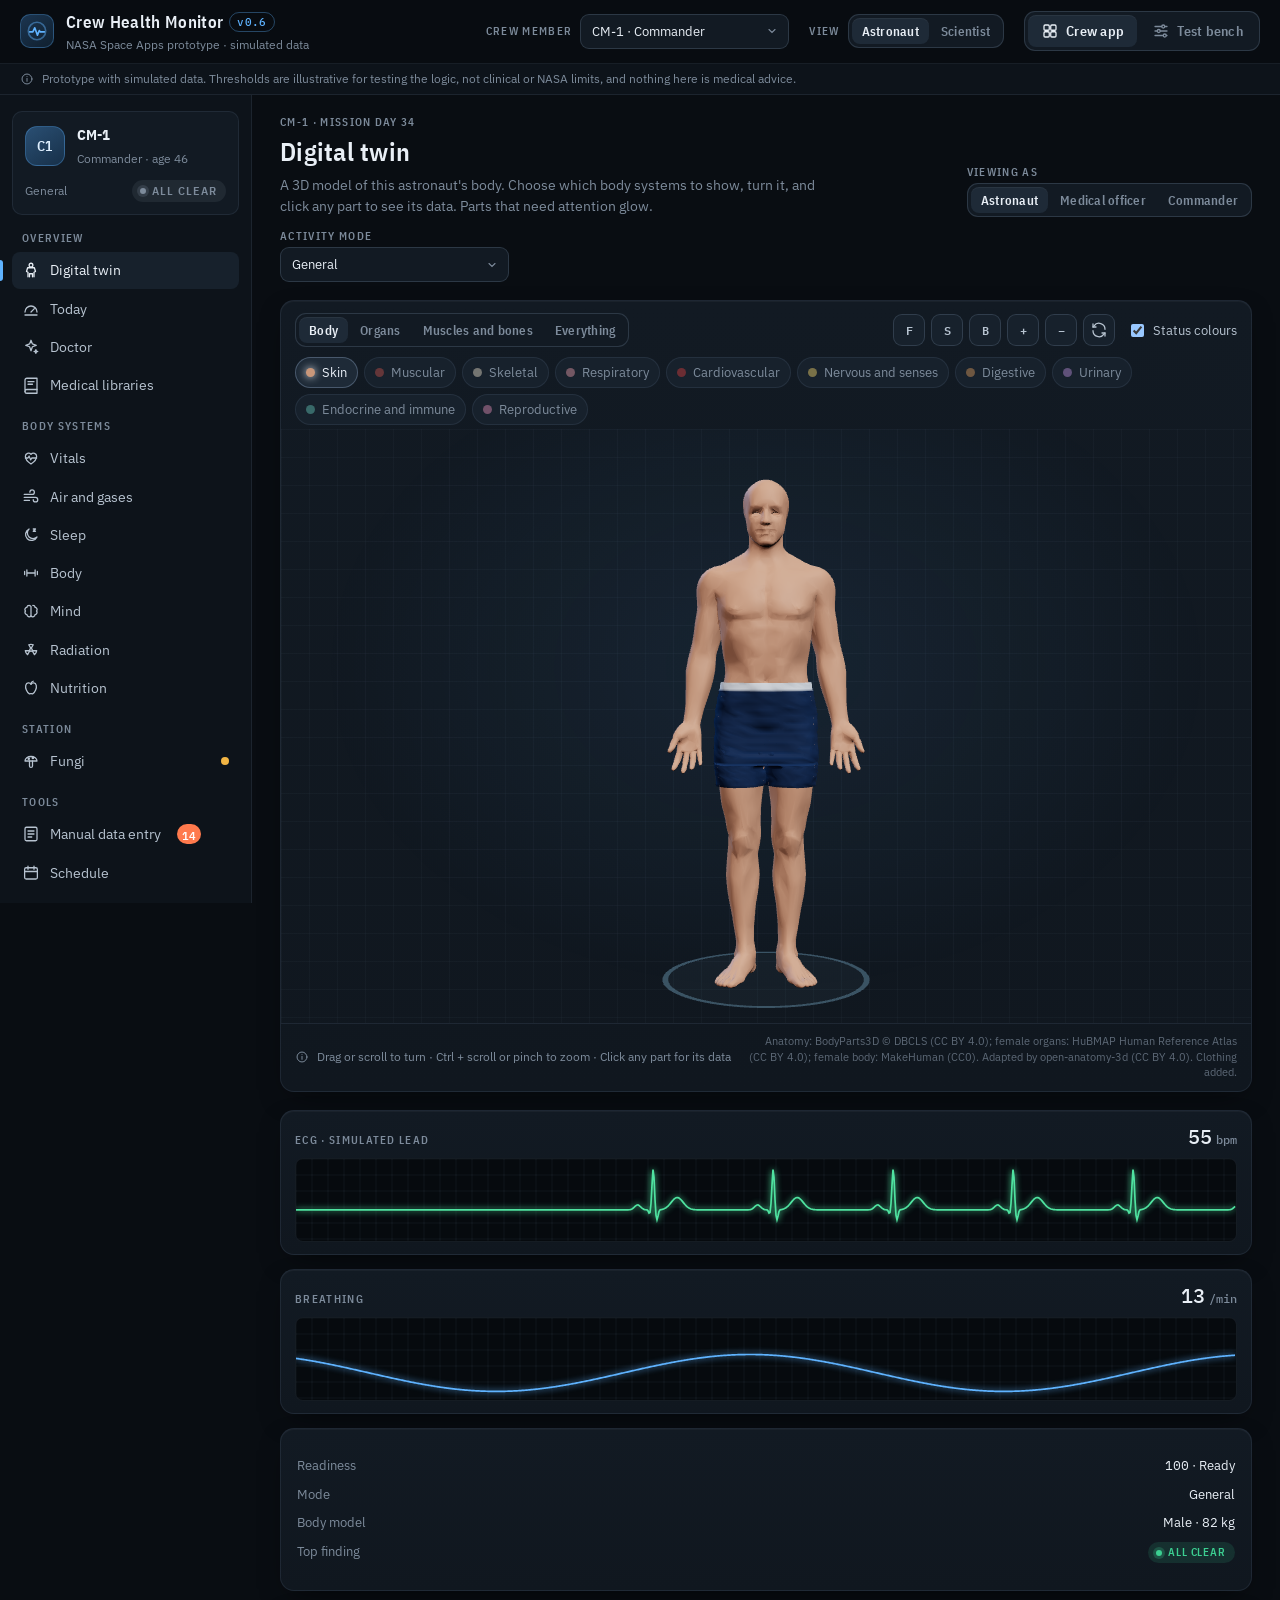
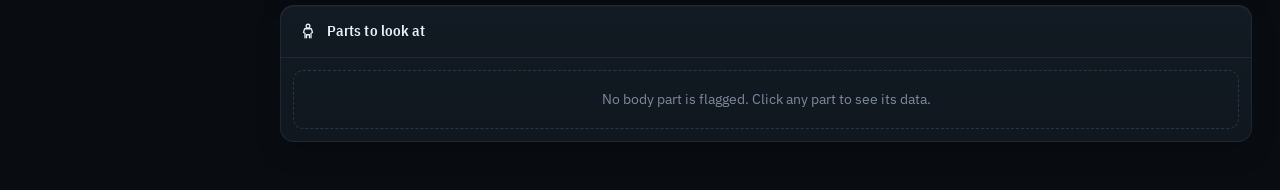
==== commit a33d3089: "Add files via upload" ====
--- a/index.html
+++ b/index.html
@@ -4138,6 +4138,104 @@
   return res.alerts.some(a => a.tier >= 4 && a.safety) ? { score: Math.min(R.score, 30), label: "Not ready", tier: 4 } : R;
 };
 
+/* =========================================================
+   v0.6.3: Medical kit recommendations
+   Sources: NASA Crew Systems (Orion medical kit), NASA Medical Operations
+   and Clinical Care, OCHMO-TB-044 Medical Operations (2025),
+   NASA-STD-3001 Vol 1 and 2. NASA names medication CLASSES, not products:
+   "anti-inflammatory, antibiotics, space motion sickness, sleep, and
+   allergic-reaction medications". Examples below are common
+   over-the-counter medicines in each class (MedlinePlus), shown as
+   examples only. Exact item and dose: onboard Medical Checklist
+   (JSC 48522), confirmed by the Crew Medical Officer (level 2).
+   ========================================================= */
+V6.LIBS.push({ id: "kit", group: "Space medicine", name: "NASA medical kit and medical operations", by: "NASA Crew Systems (Orion medical kit), OCHMO-TB-044 Medical Operations (2025), NASA-STD-3001 Vol 1 and 2", access: "Public web pages and technical briefs", status: "Good", use: "Which medicine categories are on board, who may give them and how, and the medical decision chain." });
+V6.LIB.kit = V6.LIBS[V6.LIBS.length - 1];
+V6.CARDS.push(
+  { id: "kit1", lib: "kit", ev: "Standard", title: "What is in the medical kit", re: /medic|kit|pill|tablet|drug|painkiller|ibuprofen|paracetamol|acetaminophen|antihistamine|sleep aid|melatonin|decongest|nause|motion sick|antibiot/i,
+    text: "Orion's kit covers 128 medical conditions with 139 resources, including anti-inflammatory, antibiotic, space motion sickness, sleep and allergic-reaction medications. Each crew member also has a personal kit chosen with their flight surgeon, and seat-side medications are kept within reach.", src: "NASA Crew Systems: Orion medical kit" },
+  { id: "kit2", lib: "kit", ev: "Standard", title: "Who decides on medication", re: /medic|kit|pill|tablet|drug|dose|painkiller|antibiot|prescri/i,
+    text: "The Crew Medical Officer is trained to perform every procedure in the onboard Medical Checklist (JSC 48522) and coordinates all medical care with the Crew Surgeon on the ground, who holds medical authority. Two Crew Medical Officers are trained for each increment.", src: "NASA OCHMO-TB-044 Medical Operations (2025)" },
+  { id: "kit3", lib: "kit", ev: "Spaceflight evidence", title: "Do medicines work the same in orbit?", re: /medic|pill|tablet|drug|dose|work the same|expire|shelf/i,
+    text: "In low Earth orbit, studies have not shown changes in medication stability, dosing or effectiveness. Shelf life, resupply time and storage are concerns for longer missions beyond low Earth orbit.", src: "NASA Medical Operations and Clinical Care (OCHMO)" },
+  { id: "kit4", lib: "kit", ev: "Spaceflight evidence", title: "Space motion sickness", re: /nause|motion sick|vomit|space sick|adaptation/i,
+    text: "Space adaptation sickness can persist for several days; motion sickness during adaptation lasts on average about 3 days.", src: "NASA OCHMO-TB-044 Medical Operations (2025)" }
+);
+
+// Kit categories the Doctor may suggest (level 2: the Medical Officer confirms)
+V6.KIT = [
+  { id: "pain", cls: "Anti-inflammatory / pain reliever", med: "Painkiller", re: /pain|ache|headache|sore|back|muscle|joint|ibuprofen|paracetamol|acetaminophen|aspirin|painkiller/i,
+    ex: "ibuprofen or paracetamol (acetaminophen)", why: "pain or headache",
+    checks: (s, c) => {
+      const w = [];
+      if (fluidL(s) < 1.5 || s.urine >= 6) w.push("you are short on fluid: an anti-inflammatory like ibuprofen is harder on the kidneys when dehydrated, so paracetamol may suit better; drink first");
+      if (s.symptoms.some(x => ["Stomach pain", "Vomiting"].includes(x))) w.push("stomach symptoms: anti-inflammatories can irritate the stomach");
+      if (s.symptoms.includes("Headache") && val(s, "co2") !== null && s.co2 >= 3) w.push(`CO2 at your breathing zone is ${s.co2} mmHg, which may be causing the headache: turn on the fan first`);
+      return w;
+    } },
+  { id: "sleep", cls: "Sleep medication", med: "Sleep aid", re: /sleep|insomnia|can'?t sleep|melatonin|sleep aid/i,
+    ex: "melatonin, or the sleep aid in your personal kit", why: "trouble sleeping",
+    checks: (s) => {
+      const w = [];
+      if (s.mode === "eva" || ["launch", "docking", "reentry"].includes(s.mode)) w.push("critical operations or a spacewalk are scheduled: no sedating medicine without the Medical Officer");
+      if (val(s, "co2") !== null && s.co2 >= 3) w.push(`CO2 near your sleep station is ${s.co2} mmHg; fix the airflow first, it often explains poor sleep`);
+      w.push("take it only with at least 7–8 hours before you must be fully alert");
+      return w;
+    } },
+  { id: "sms", cls: "Space motion sickness medication", med: "Motion sickness", re: /nause|motion sick|vomit|queasy|space sick/i,
+    ex: "meclizine", why: "nausea or space motion sickness",
+    checks: (s) => {
+      const w = ["most anti-nausea medicines cause drowsiness: no critical tasks until you know how it affects you"];
+      if (s.mode === "eva") w.push("not before a spacewalk");
+      if (s.symptoms.includes("Vomiting")) w.push("if you are vomiting, a tablet may not stay down: the Medical Officer chooses another form");
+      return w;
+    } },
+  { id: "allergy", cls: "Allergic-reaction medication (mild symptoms)", med: "Antihistamine", re: /allerg|itch|hives|rash|sneez|hay ?fever|antihistamine/i,
+    ex: "a non-drowsy antihistamine such as loratadine or cetirizine", why: "mild allergy symptoms",
+    checks: () => ["if your lips, tongue or throat swell or breathing changes, this is an emergency: tell the crew now"] },
+  { id: "congest", cls: "Decongestant", med: "Decongestant", re: /congest|stuffy|blocked nose|runny nose|sinus|decongest|cold/i,
+    ex: "a decongestant nasal spray or pseudoephedrine", why: "a blocked nose (very common from fluid shift)",
+    checks: (s, c) => {
+      const w = [];
+      const sys = val(s, "sys"); if (sys !== null && sys >= c.base.sys + 15) w.push(`your blood pressure is raised (${sys} mmHg): decongestant tablets can raise it further`);
+      w.push("nasal sprays should not be used for more than 3 days in a row");
+      return w;
+    } }
+];
+if (!MEDS.includes("Antihistamine")) MEDS.push("Antihistamine");
+
+V6.kitFor = (q, s) => {
+  const t = q + " " + s.symptoms.join(" ");
+  return V6.KIT.find(k => k.re.test(q)) || V6.KIT.find(k => k.re.test(t));
+};
+V6.kitSuggestion = (id, q) => {
+  const s = S[id], c = crewObj(id), k = V6.kitFor(q, s); if (!k) return null;
+  const P = V6.profileText ? V6.profileText(id) : { food_allergies: "not recorded", medical_screening: "" };
+  const checks = k.checks(s, c);
+  const taken = s.meds.length ? `already taken since the last check-in: ${s.meds.join(", ")}${s.meds.includes(k.med) ? " (same type: no second dose without the Medical Officer)" : ""}` : "no other medicine logged today";
+  const allergy = `allergies on file: ${P.food_allergies}`;
+  return `Suggestion: for ${k.why}, a medicine from the on-board kit's ${k.cls.toLowerCase()} category, for example ${k.ex}. Exact item and dose come from the Medical Checklist.\nChecked: ${allergy}; ${taken}${checks.length ? "; " + checks.join("; ") : ""}.\nSource: NASA medical kit categories (Orion kit, OCHMO-TB-044).`;
+};
+const _localSuggestion2 = localSuggestion;
+localSuggestion = function (id, route, q) {
+  if (route.topic && ["kitmeds", "minorill"].includes(route.topic.id)) { const k = V6.kitSuggestion(id, q); if (k) return k; }
+  return _localSuggestion2(id, route, q);
+};
+// Claude (when available) gets the kit rules too
+const _snapshot3 = snapshot;
+snapshot = function (id) {
+  const o = _snapshot3(id);
+  o.medical_kit_rules = "Only suggest medicine CATEGORIES that NASA lists for the on-board kit (anti-inflammatory/pain, space motion sickness, sleep, allergic reaction, decongestant); you may give common over-the-counter examples. Never give a dose (the Medical Checklist and the Medical Officer decide). Antibiotics and prescription medicines are never suggested: they go to the Medical Officer. Always check allergies (entry_survey), medicines already taken today and the activity mode.";
+  return o;
+};
+// When the Medical Officer approves a kit suggestion, it is logged as taken
+document.getElementById("content").addEventListener("click", e => {
+  const b = e.target.closest('[data-qa="approve"],[data-qa="edit"]'); if (!b) return;
+  const item = QUEUE.find(x => x.id === +b.dataset.q); if (!item || !item.suggestion) return;
+  const k = V6.KIT.find(x => item.suggestion.toLowerCase().includes(x.cls.toLowerCase())); if (!k) return;
+  const s = S[item.crew]; if (!s.meds.includes(k.med)) s.meds.push(k.med);
+}, true);
+
 init();
 </script>
 </body>
